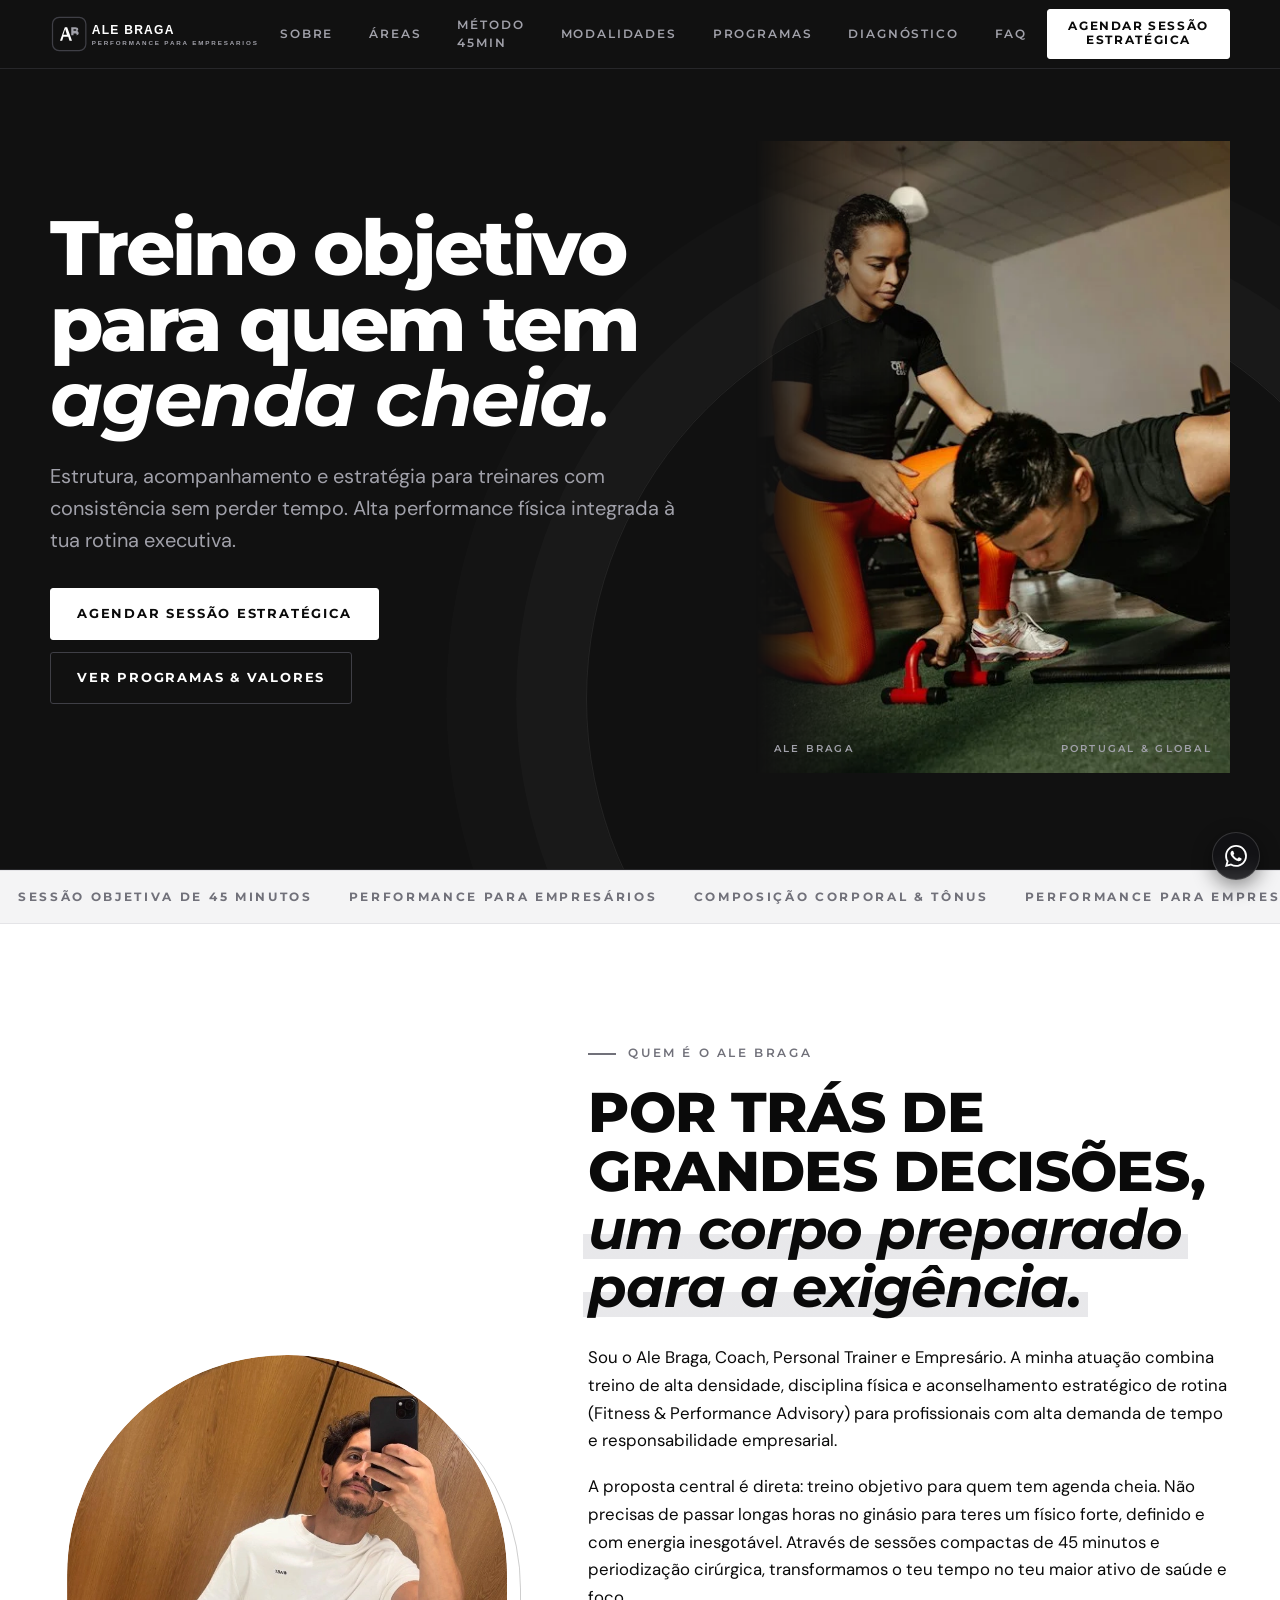
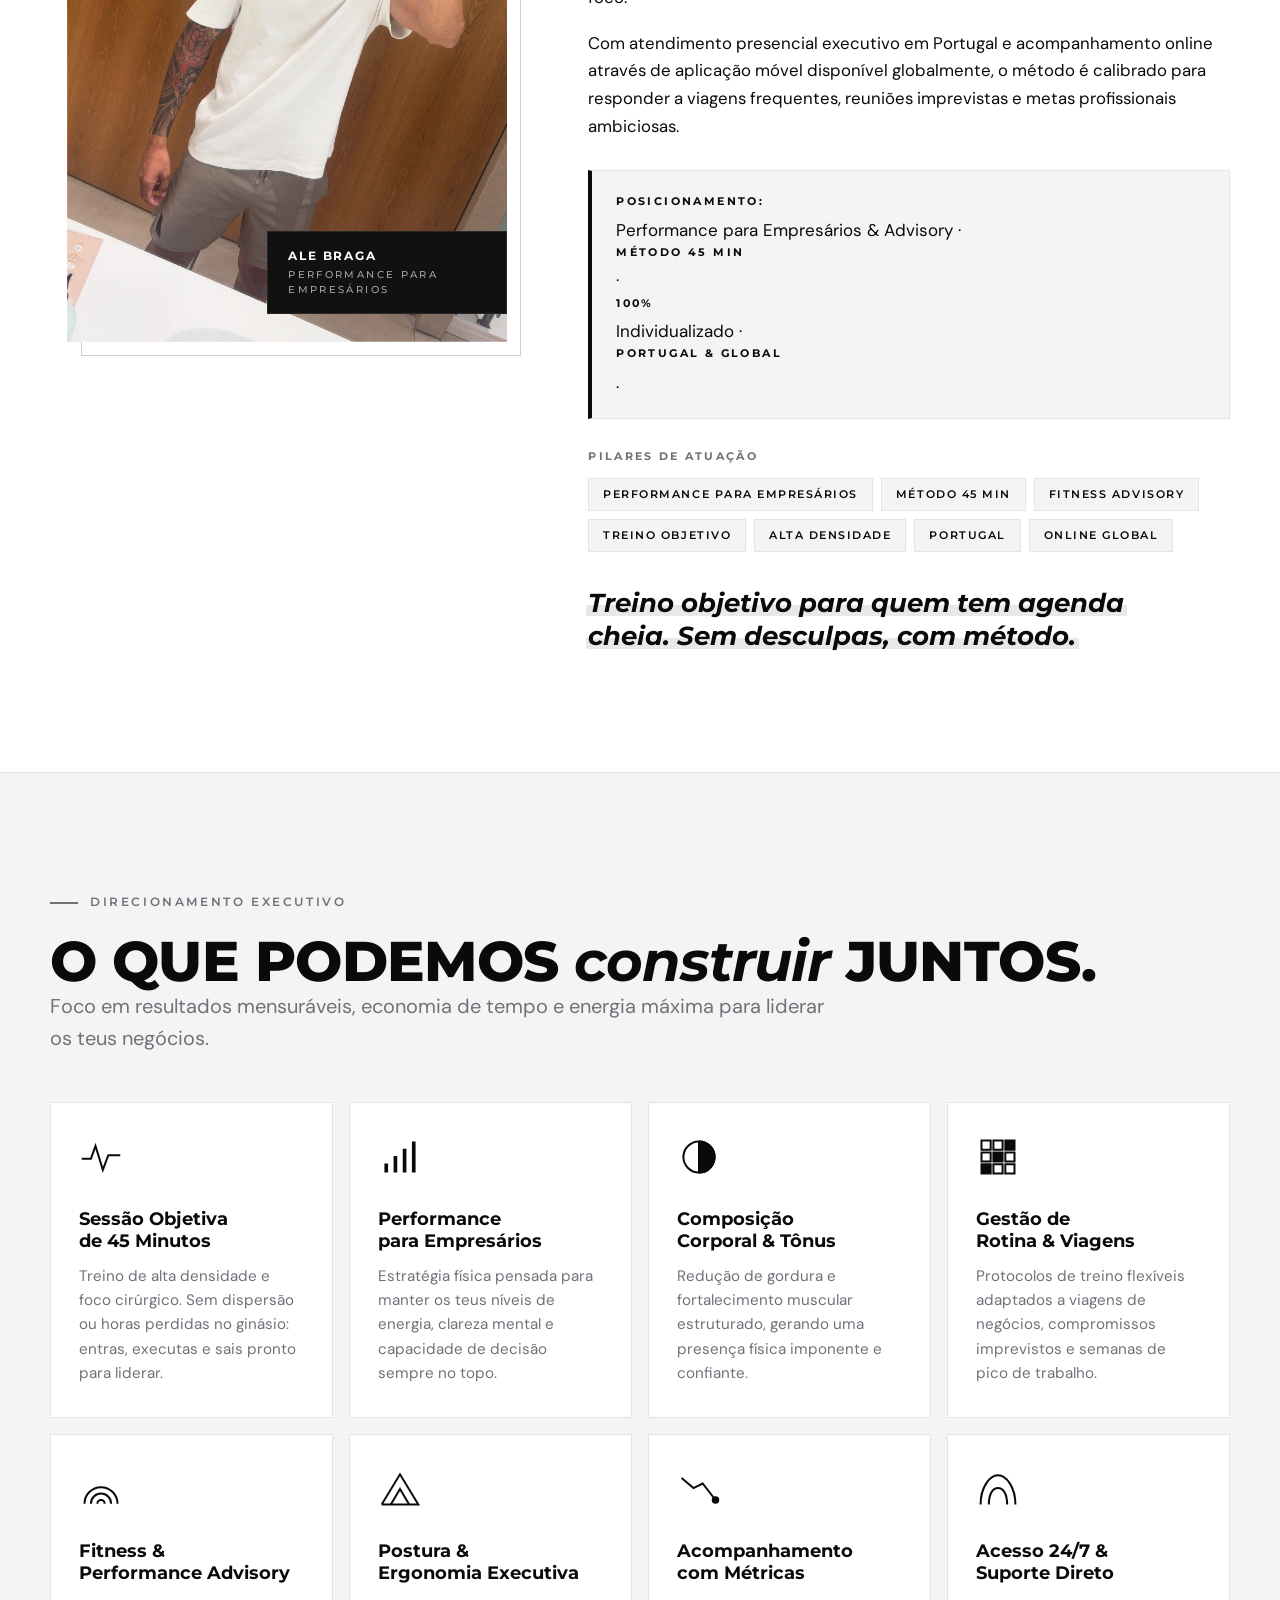
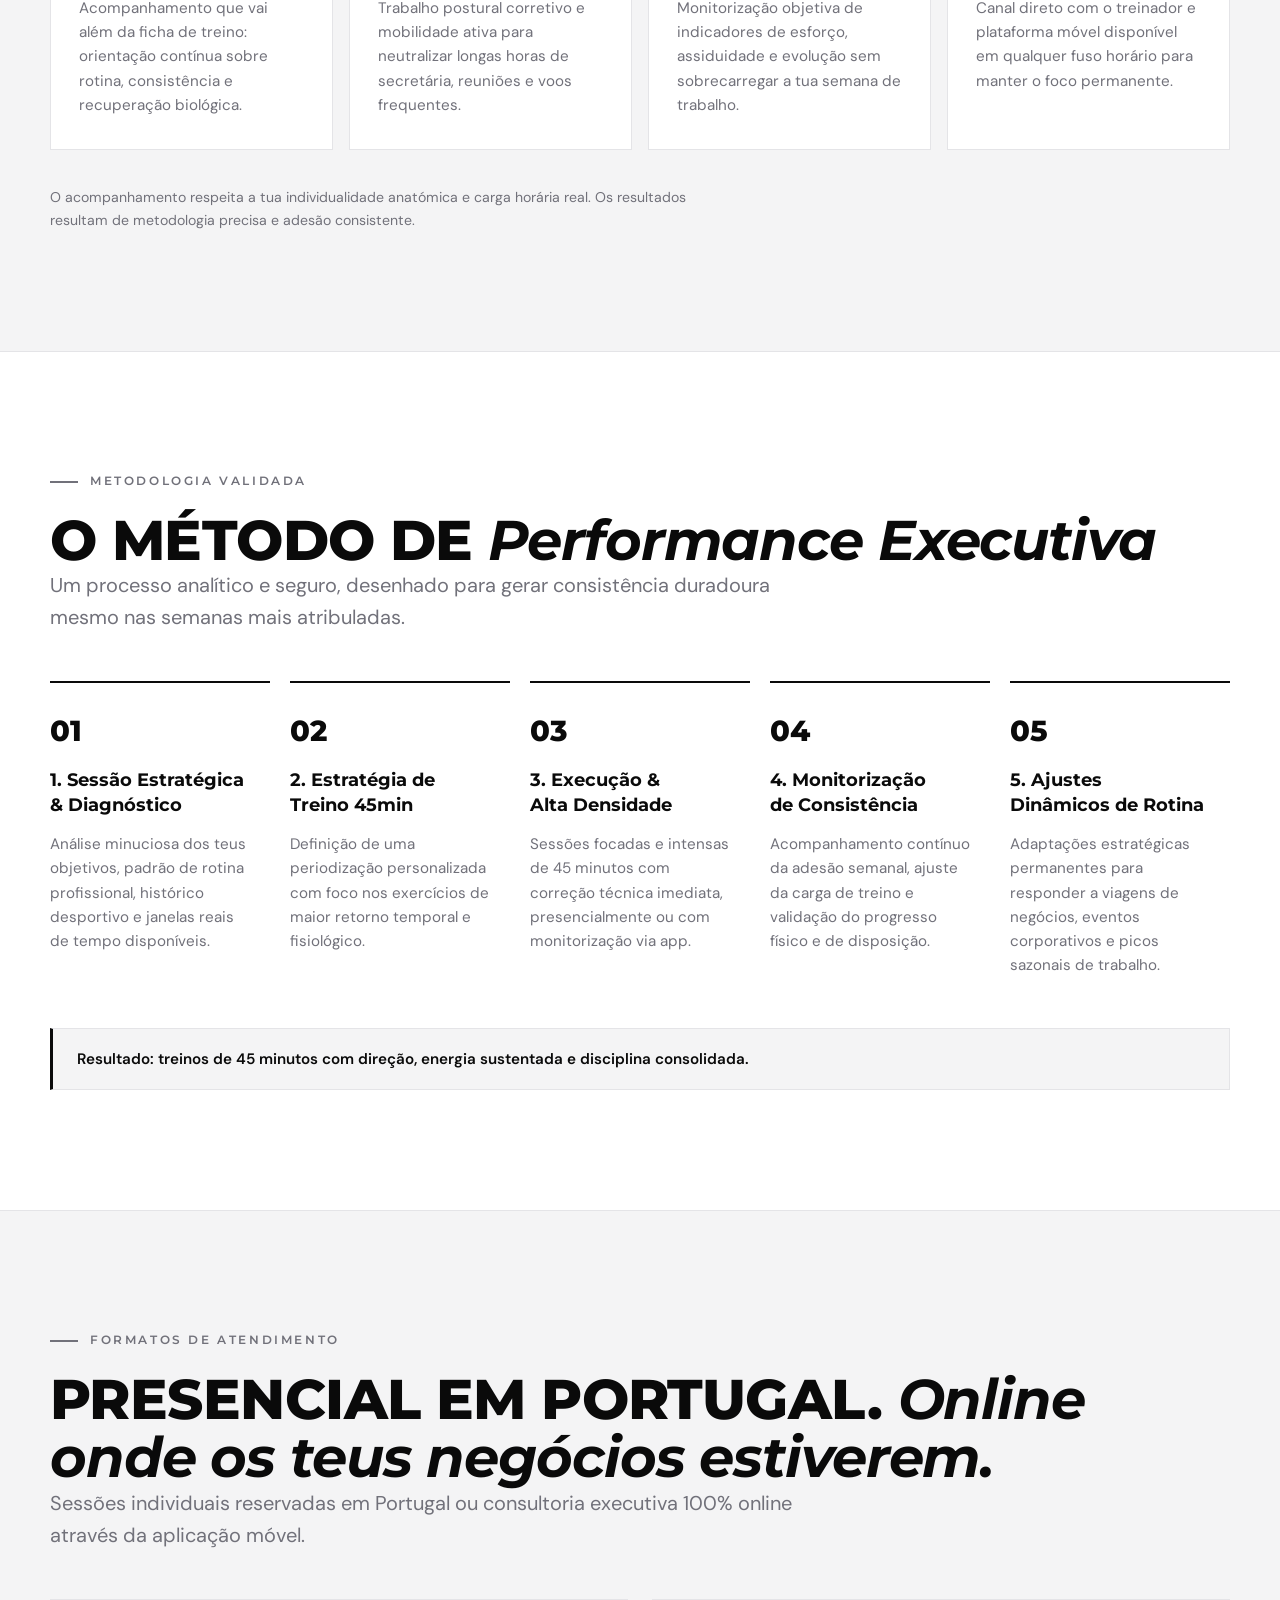
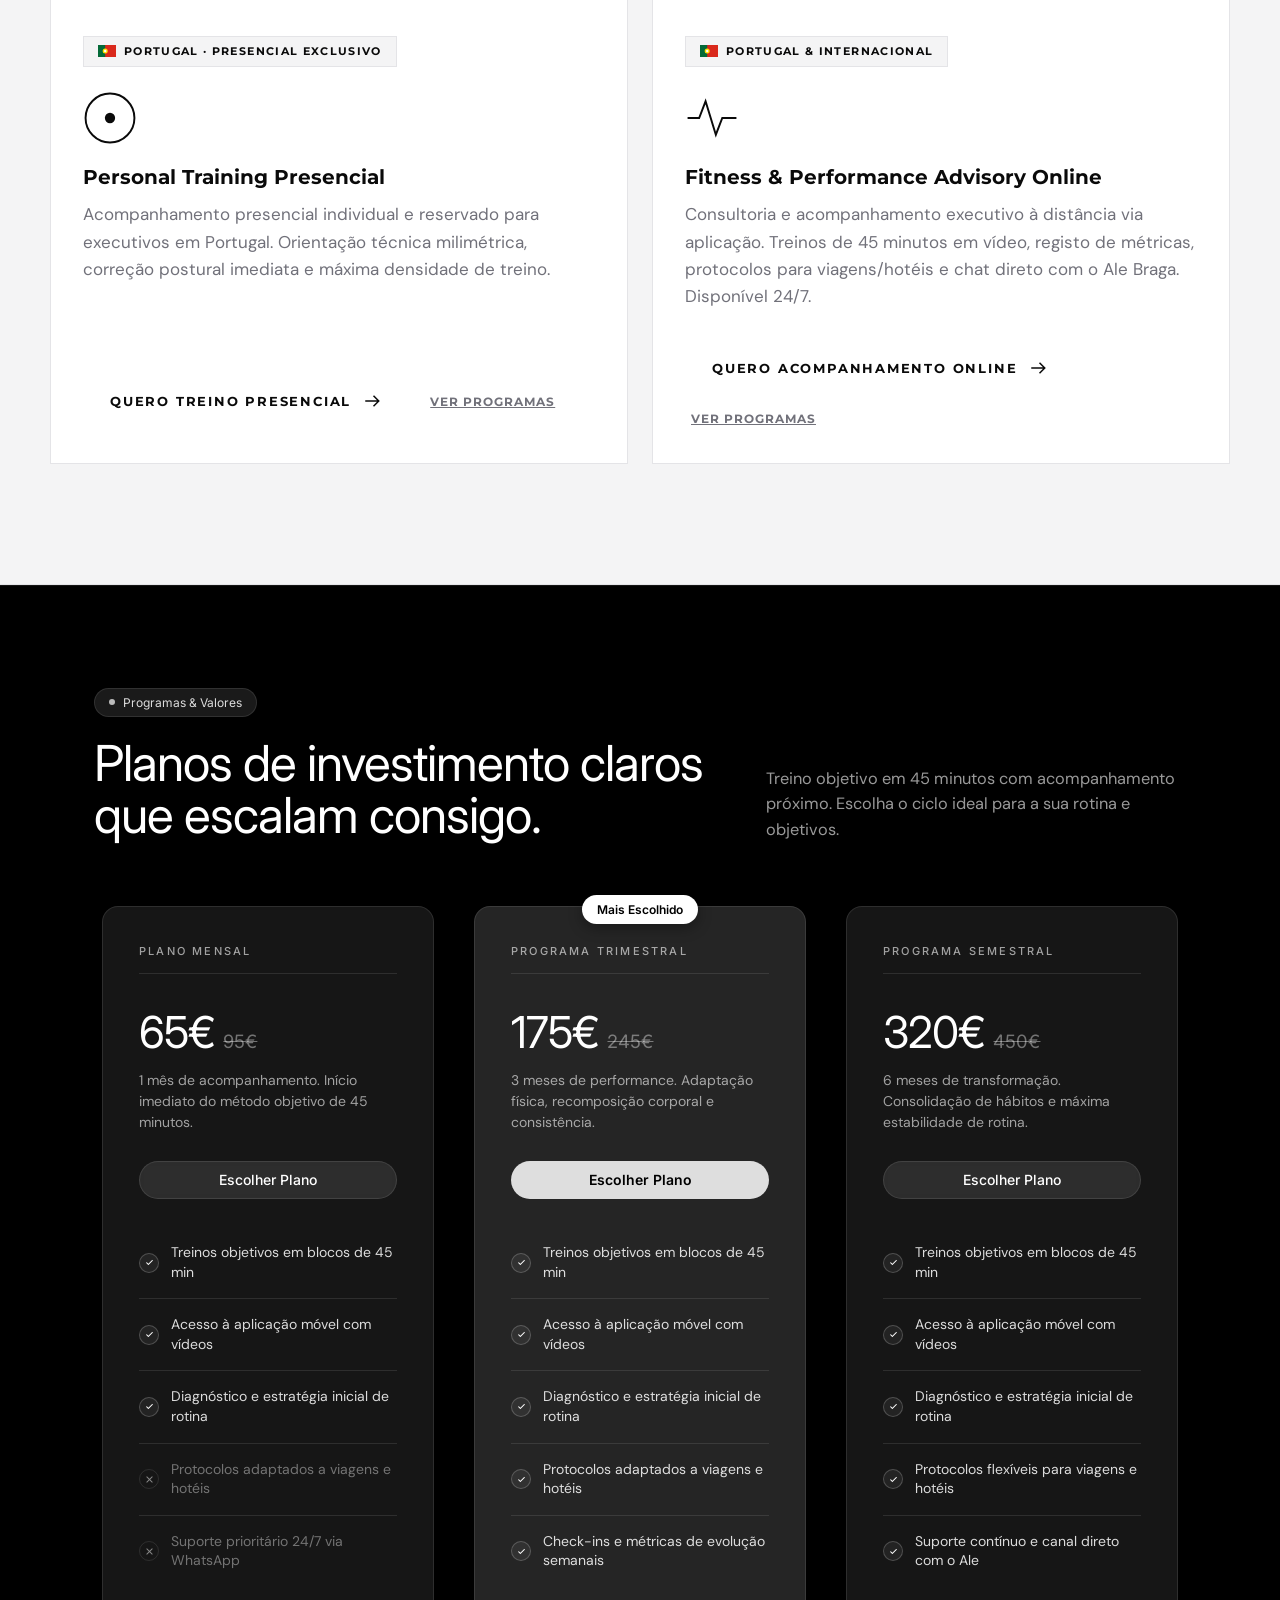
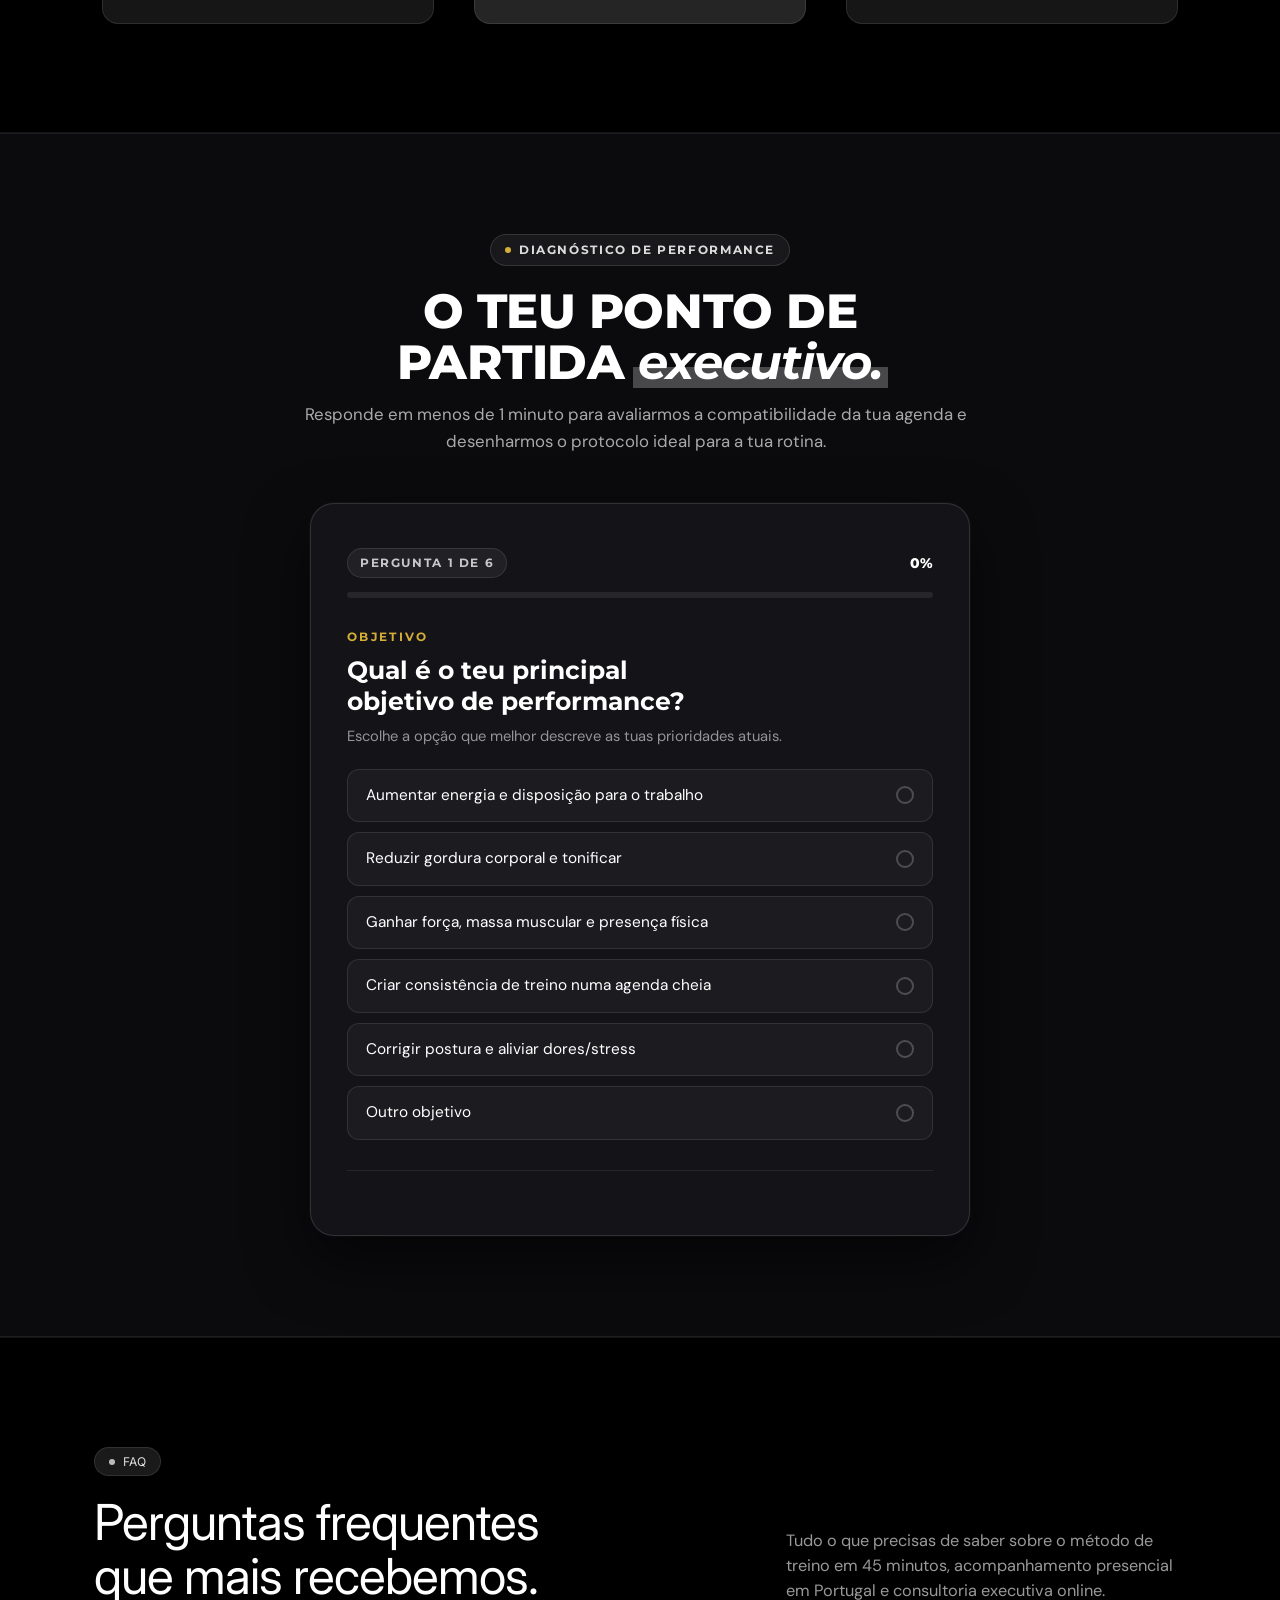
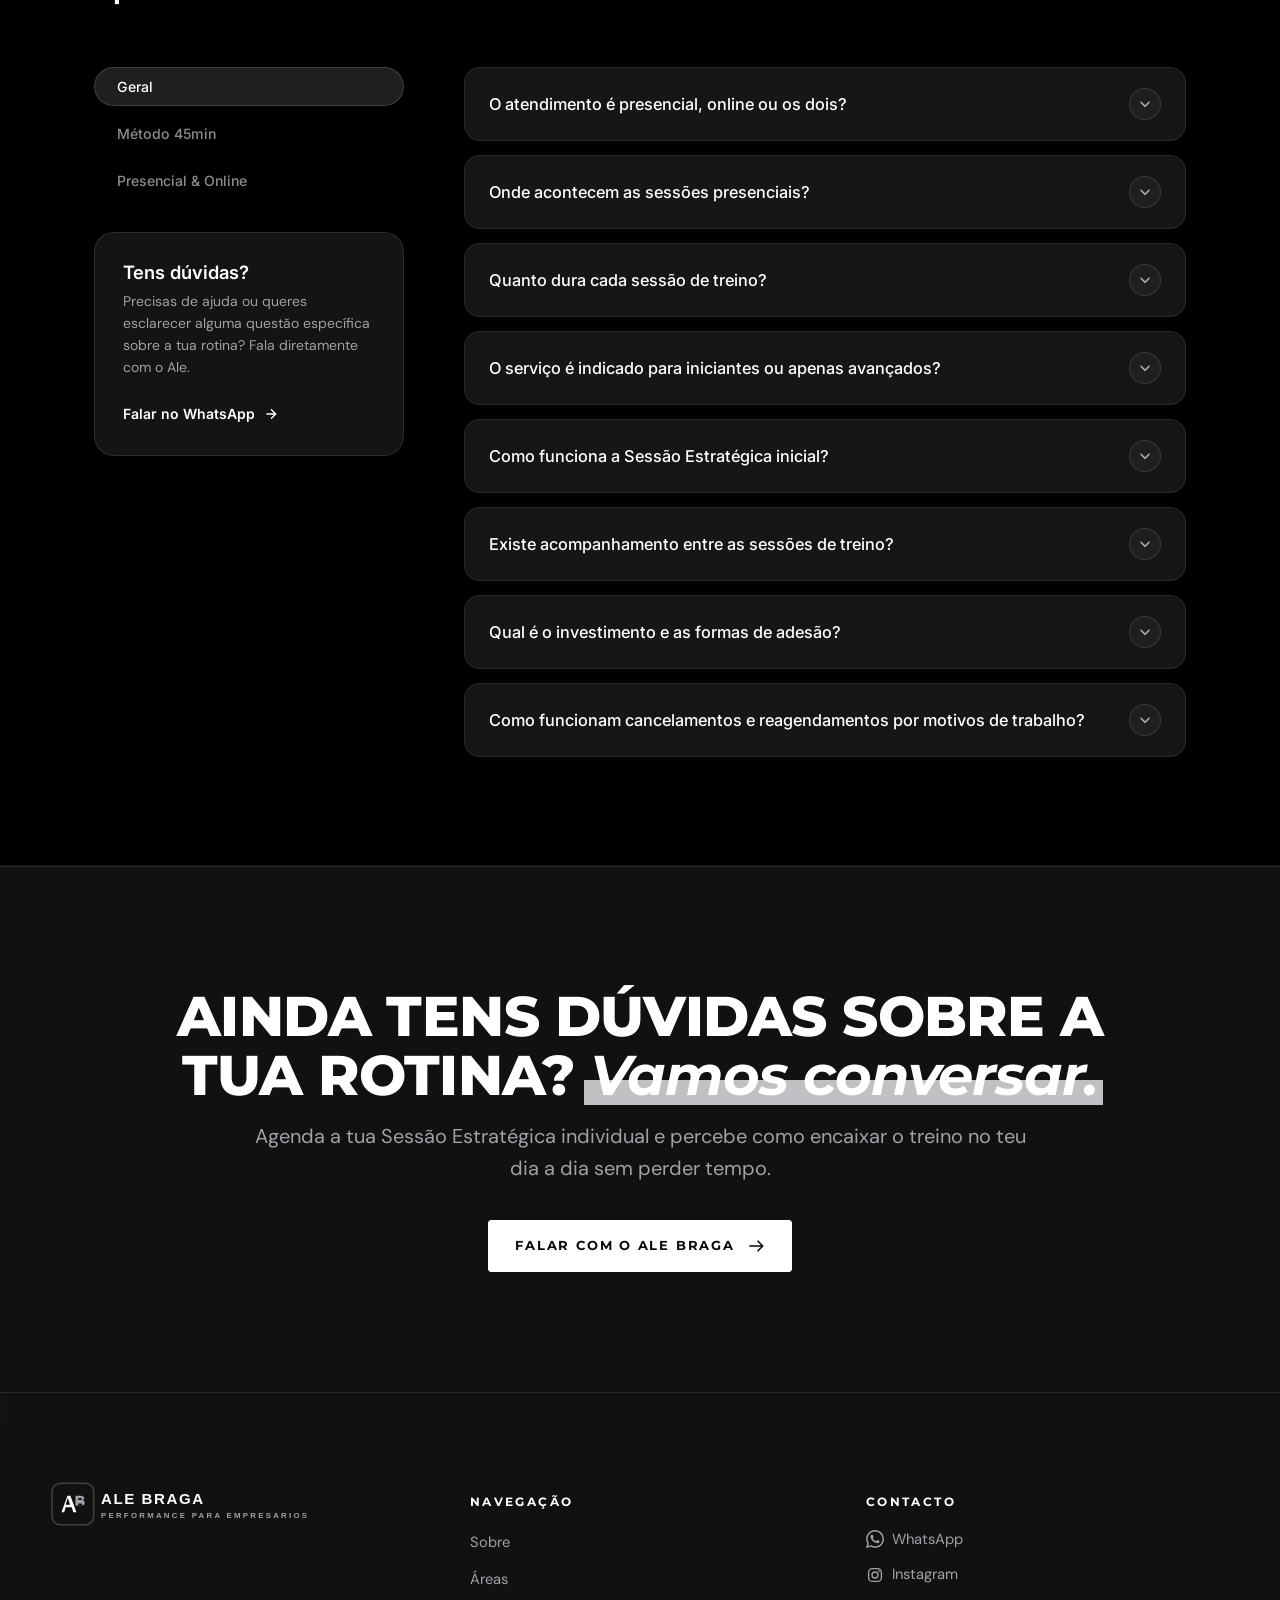
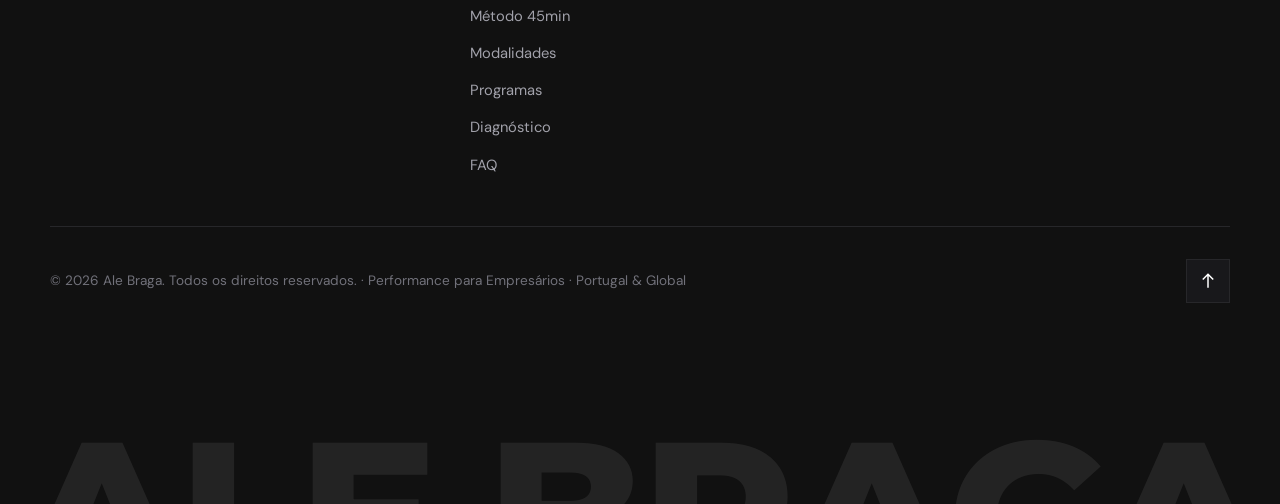
==== index.html @ cbf3d9bf "style: apply understated quiet luxury aesthetic to WhatsApp buttons" ====
<!doctype html>
<html lang="pt-PT">
<head>
  <meta charset="utf-8">
  <meta name="viewport" content="width=device-width,initial-scale=1,maximum-scale=1,user-scalable=no,viewport-fit=cover">
  <title>Ale Braga | Performance para Empresários | Treino Objetivo para Agendas Cheias</title>

  <meta name="description" content="Treino objetivo para quem tem agenda cheia. Coach, Personal Trainer e Fitness & Performance Advisory para empresários, executivos e profissionais exigentes em Portugal e Online.">
  <link rel="canonical" href="./">
  <meta property="og:type" content="website">
  <meta property="og:url" content="./">
  <meta property="og:title" content="Ale Braga | Performance para Empresários">
  <meta property="og:description" content="Treino objetivo para quem tem agenda cheia. Estrutura, acompanhamento e estratégia para treinares com consistência sem perder tempo.">
  <meta property="og:image" content="assets/ale_hero.webp">
  <meta property="og:image:type" content="image/webp">
  <meta name="twitter:card" content="summary_large_image">
  <meta name="twitter:title" content="Ale Braga | Performance para Empresários">
  <meta name="twitter:description" content="Treino objetivo para quem tem agenda cheia. Estrutura, acompanhamento e estratégia para treinares com consistência sem perder tempo.">
  <meta name="twitter:image" content="assets/ale_hero.webp">
  <meta name="author" content="Ale Braga">
  <meta property="og:locale" content="pt_PT">
  
  <link rel="preconnect" href="https://fonts.googleapis.com">
  <link rel="preconnect" href="https://fonts.gstatic.com" crossorigin>
  <link href="https://fonts.googleapis.com/css2?family=DM+Sans:ital,opsz,wght@0,9..40,400;0,9..40,500;0,9..40,700;1,9..40,400&family=Inter:wght@400;500;600;700&family=Montserrat:ital,wght@0,500;0,600;0,700;0,800;1,500;1,700;1,800&display=swap" rel="stylesheet">
  <link rel="stylesheet" href="https://fonts.googleapis.com/css2?family=Material+Symbols+Outlined:opsz,wght,FILL,GRAD@20..48,100..700,0..1,-50..200">
  
  <meta name="theme-color" content="#111111">
  <link rel="icon" type="image/svg+xml" href="data:image/svg+xml,%3Csvg xmlns='http://www.w3.org/2000/svg' viewBox='0 0 32 32'%3E%3Crect width='32' height='32' rx='8' fill='%23121319' stroke='%23D4AF37' stroke-width='2'/%3E%3Ctext x='50%25' y='55%25' dominant-baseline='middle' text-anchor='middle' fill='%23D4AF37' font-family='Montserrat%2C sans-serif' font-weight='800' font-size='13'%3EAB%3C/text%3E%3C/svg%3E">

  <!-- Sempre recarregar do início da página -->
  <script>
    if ('scrollRestoration' in history) {
      history.scrollRestoration = 'manual';
    }
    window.scrollTo(0, 0);
  </script>

  <!-- Schema.org Structured Data -->
  <script type="application/ld+json">
  {
    "@context": "https://schema.org",
    "@type": "Person",
    "name": "Ale Braga",
    "jobTitle": "Coach, Personal Trainer & Fitness Advisory",
    "telephone": "+351910000000",
    "url": "https://www.instagram.com/eualebraga/",
    "image": "assets/ale_hero.webp",
    "address": {
      "@type": "PostalAddress",
      "addressCountry": "PT"
    }
  }
  </script>

  <link rel="stylesheet" href="style.css?v=20261118_v11">
</head>
<body>

  <!-- SVGs Defs -->
  <svg width="0" height="0" style="position:absolute" aria-hidden="true" focusable="false">
    <defs>
      <symbol id="flag-pt" viewBox="0 0 30 20">
        <rect width="30" height="20" fill="#DA291C"/>
        <rect width="12" height="20" fill="#046A38"/>
        <circle cx="12" cy="10" r="4.2" fill="#FFE000"/>
        <circle cx="12" cy="10" r="2" fill="#fff"/>
      </symbol>
      <symbol id="flag-br" viewBox="0 0 30 20">
        <rect width="30" height="20" fill="#009C3B"/>
        <path d="M15 2.2 27.2 10 15 17.8 2.8 10z" fill="#FFDF00"/>
        <circle cx="15" cy="10" r="4.4" fill="#002776"/>
        <path d="M10.8 9.1Q15 7.9 19.2 11" fill="none" stroke="#fff" stroke-width=".9"/>
      </symbol>
      <symbol id="ig" viewBox="0 0 24 24">
        <rect x="3.5" y="3.5" width="17" height="17" rx="5" fill="none" stroke="currentColor" stroke-width="1.8"/>
        <circle cx="12" cy="12" r="4" fill="none" stroke="currentColor" stroke-width="1.8"/>
        <circle cx="17.2" cy="6.8" r="1.2" fill="currentColor"/>
      </symbol>
      <symbol id="arrow" viewBox="0 0 24 24">
        <path d="M3 12h17M14 5l7 7-7 7" fill="none" stroke="currentColor" stroke-width="2"/>
      </symbol>
      <symbol id="wa" viewBox="0 0 24 24">
        <path fill="currentColor" d="M17.472 14.382c-.297-.149-1.758-.867-2.03-.967-.273-.099-.471-.148-.67.15-.197.297-.767.966-.94 1.164-.173.199-.347.223-.644.075-.297-.15-1.255-.463-2.39-1.475-.883-.788-1.48-1.761-1.653-2.059-.173-.297-.018-.458.13-.606.134-.133.298-.347.446-.52.149-.174.198-.298.298-.497.099-.198.05-.371-.025-.52-.075-.149-.669-1.612-.916-2.207-.242-.579-.487-.5-.669-.51-.173-.008-.371-.01-.57-.01-.198 0-.52.074-.792.372-.272.297-1.04 1.016-1.04 2.479 0 1.462 1.065 2.875 1.213 3.074.149.198 2.096 3.2 5.077 4.487.709.306 1.262.489 1.694.625.712.227 1.36.195 1.871.118.571-.085 1.758-.719 2.006-1.413.248-.694.248-1.289.173-1.413-.074-.124-.272-.198-.57-.347m-5.421 7.403h-.004a9.87 9.87 0 01-5.031-1.378l-.361-.214-3.741.982.998-3.648-.235-.374a9.86 9.86 0 01-1.51-5.26c.001-5.45 4.436-9.884 9.888-9.884 2.64 0 5.122 1.03 6.988 2.898a9.825 9.825 0 012.893 6.994c-.003 5.45-4.437 9.884-9.885 9.884m8.413-18.297A11.815 11.815 0 0012.05 0C5.495 0 .16 5.335.157 11.892c0 2.096.547 4.142 1.588 5.945L.057 24l6.305-1.654a11.882 11.882 0 005.683 1.448h.005c6.554 0 11.89-5.335 11.893-11.893a11.821 11.821 0 00-3.48-8.413Z"/>
      </symbol>
    </defs>
  </svg>

  <a class="skip" href="#conteudo">Saltar para o conteúdo</a>

  <!-- HEADER -->
  <header class="hdr dark" id="topo">
    <div class="wrap">
      <a class="logo" href="#inicio" aria-label="Ale Braga, Performance para Empresários. Início">
        <span class="logo-img" aria-hidden="true"></span>
      </a>
      <nav class="nav" id="nav" aria-label="Principal"></nav>
      <div class="hdr-end">
        <a class="btn btn-light btn-sm hdr-cta" data-wa="avaliacao" href="#questionario" target="_blank" rel="noopener">
          Agendar Sessão Estratégica
        </a>
        <button class="burger" id="burger" type="button" aria-label="Abrir menu" aria-expanded="false" aria-controls="mnav">
          <span></span>
        </button>
      </div>
    </div>
    <nav class="mnav" id="mnav" aria-label="Menu móvel">
      <div class="wrap" id="mnav-in"></div>
    </nav>
  </header>

  <!-- CONTEÚDO PRINCIPAL -->
  <main id="conteudo">
    <!-- HERO -->
    <section class="hero dark" id="inicio" aria-labelledby="h1">
      <div class="wrap">
        <div>
          <h1 id="h1" class="rise" style="--d:.15s">
            Treino objetivo para quem tem <em>agenda cheia.</em>
          </h1>
          <p class="lead rise" style="--d:.3s">
            Estrutura, acompanhamento e estratégia para treinares com consistência sem perder tempo. Alta performance física integrada à tua rotina executiva.
          </p>
          <div class="ctas rise" style="--d:.42s">
            <a class="btn btn-light" href="#questionario">
              Agendar Sessão Estratégica
            </a>
            <a class="btn btn-ghost" href="#planos">
              Ver Programas &amp; Valores
            </a>
          </div>
        </div>
        <figure class="photo rise" style="--d:.25s;margin:0">
          <div class="frame">
            <img src="assets/ale_hero.webp" alt="Ale Braga - Performance para Empresários" width="960" height="1280" fetchpriority="high" decoding="async">
          </div>
          <figcaption>
            <span>Ale Braga</span>
            <span>Portugal &amp; Global</span>
          </figcaption>
        </figure>
      </div>
    </section>

    <!-- STRIP TICKER -->
    <div class="strip dark" aria-hidden="true">
      <div class="strip-track" id="strip"></div>
    </div>

    <!-- SOBRE -->
    <section class="about" id="sobre" aria-labelledby="h-sobre">
      <div class="wrap">
        <figure class="about-photo" data-reveal style="margin:0">
          <picture>
            <source srcset="assets/ale_braga_oficial.webp?v=20261118_v2" type="image/webp">
            <img class="img" src="assets/ale_braga_oficial.jpg?v=20261118_v2" alt="Ale Braga - Performance para Empresários" width="770" height="960" loading="eager" decoding="async">
          </picture>
          <figcaption class="tag">Ale Braga <span>PERFORMANCE PARA EMPRESÁRIOS</span></figcaption>
        </figure>
        <div data-reveal style="--d:.1s">
          <p class="kicker">Quem é o Ale Braga</p>
          <h2 id="h-sobre">Por trás de grandes decisões, <em class="hl">um corpo preparado para a exigência.</em></h2>
          <div class="body">
            <p>Sou o Ale Braga, Coach, Personal Trainer e Empresário. A minha atuação combina treino de alta densidade, disciplina física e aconselhamento estratégico de rotina (Fitness &amp; Performance Advisory) para profissionais com alta demanda de tempo e responsabilidade empresarial.</p>
            <p>A proposta central é direta: treino objetivo para quem tem agenda cheia. Não precisas de passar longas horas no ginásio para teres um físico forte, definido e com energia inesgotável. Através de sessões compactas de 45 minutos e periodização cirúrgica, transformamos o teu tempo no teu maior ativo de saúde e foco.</p>
            <p>Com atendimento presencial executivo em Portugal e acompanhamento online através de aplicação móvel disponível globalmente, o método é calibrado para responder a viagens frequentes, reuniões imprevistas e metas profissionais ambiciosas.</p>
          </div>
          <div class="formation">
            <b>Posicionamento:</b> Performance para Empresários &amp; Advisory · <b>Método 45 Min</b> · <b>100%</b> Individualizado · <b>Portugal &amp; Global</b>.
          </div>
          <p class="fchips-t">Pilares de atuação</p>
          <div class="fchips" id="fchips"></div>
          <p class="pull"><span class="hl">Treino objetivo para quem tem agenda cheia. Sem desculpas, com método.</span></p>
        </div>
      </div>
    </section>

    <!-- ÁREAS DE FOCO -->
    <section class="areas" id="areas" aria-labelledby="h-areas">
      <div class="wrap">
        <div class="head" data-reveal>
          <p class="kicker">Direcionamento Executivo</p>
          <h2 id="h-areas">O que podemos <em>construir</em> juntos.</h2>
          <p class="lead muted">Foco em resultados mensuráveis, economia de tempo e energia máxima para liderar os teus negócios.</p>
        </div>
        <div class="focus-grid" id="focus-grid"></div>
        <p class="note">O acompanhamento respeita a tua individualidade anatómica e carga horária real. Os resultados resultam de metodologia precisa e adesão consistente.</p>
      </div>
    </section>

    <!-- COMO FUNCIONA -->
    <section class="process" id="como-funciona" aria-labelledby="h-proc">
      <div class="wrap">
        <div class="head" data-reveal>
          <p class="kicker">Metodologia Validada</p>
          <h2 id="h-proc">O Método de <em>Performance Executiva</em></h2>
          <p class="lead muted">Um processo analítico e seguro, desenhado para gerar consistência duradoura mesmo nas semanas mais atribuladas.</p>
        </div>
        <ol class="steps" id="steps"></ol>
        <p class="res" data-reveal>Resultado: treinos de 45 minutos com direção, energia sustentada e disciplina consolidada.</p>
      </div>
    </section>

    <!-- MODALIDADES -->
    <section class="modes" id="modalidades" aria-labelledby="h-mod">
      <div class="wrap">
        <div class="head" data-reveal>
          <p class="kicker">Formatos de Atendimento</p>
          <h2 id="h-mod">Presencial em Portugal. <em>Online onde os teus negócios estiverem.</em></h2>
          <p class="lead muted">Sessões individuais reservadas em Portugal ou consultoria executiva 100% online através da aplicação móvel.</p>
        </div>
        <div class="mode-grid" id="modes"></div>
      </div>
    </section>

    <!-- PLANOS & VALORES (DESIGN LUXURY ESCURO - 3 PLANOS EM PORTUGUÊS) -->
    <section class="pricing-sec" id="planos" aria-labelledby="h-pricing">
      <div class="pricing-wrap">
        <!-- HEADER -->
        <div class="pricing-header">
          <div class="pricing-header-left">
            <div data-reveal>
              <span class="pricing-pill">
                <span class="dot"></span>
                Programas &amp; Valores
              </span>
            </div>
            <div data-reveal style="--d:0.1s">
              <h2 id="h-pricing" class="pricing-title">
                Planos de investimento claros<br class="br-hide"> que escalam consigo.
              </h2>
            </div>
          </div>
          <div data-reveal style="--d:0.2s">
            <p class="pricing-desc">
              Treino objetivo em 45 minutos com acompanhamento próximo. Escolha o ciclo ideal para a sua rotina e objetivos.
            </p>
          </div>
        </div>

        <!-- CARDS GRID (3 PLANOS) -->
        <div class="pricing-grid">
          
          <!-- CARD 1: Plano Mensal -->
          <div class="spotlight-card" data-reveal style="--d:0.05s">
            <div class="inner-card card-dark-1">
              <div class="pricing-eyebrow">
                Plano Mensal
              </div>
              <div class="pricing-divider"></div>

              <div class="pricing-price-row">
                <span class="price-val">65€</span>
                <span class="price-orig">95€</span>
              </div>

              <p class="pricing-card-desc">
                1 mês de acompanhamento. Início imediato do método objetivo de 45 minutos.
              </p>

              <div class="pricing-btn-wrap">
                <a href="#questionario" data-plan="mensal" class="btn-spotlight btn-secondary-spot">
                  <span>Escolher Plano</span>
                </a>
              </div>

              <ul class="pricing-features">
                <li class="pricing-feature-item included">
                  <span class="icon-circle included">
                    <span class="material-symbols-outlined">check</span>
                  </span>
                  <span>Treinos objetivos em blocos de 45 min</span>
                </li>
                <li class="pricing-feature-item included">
                  <span class="icon-circle included">
                    <span class="material-symbols-outlined">check</span>
                  </span>
                  <span>Acesso à aplicação móvel com vídeos</span>
                </li>
                <li class="pricing-feature-item included">
                  <span class="icon-circle included">
                    <span class="material-symbols-outlined">check</span>
                  </span>
                  <span>Diagnóstico e estratégia inicial de rotina</span>
                </li>
                <li class="pricing-feature-item excluded">
                  <span class="icon-circle">
                    <span class="material-symbols-outlined">close</span>
                  </span>
                  <span>Protocolos adaptados a viagens e hotéis</span>
                </li>
                <li class="pricing-feature-item excluded">
                  <span class="icon-circle">
                    <span class="material-symbols-outlined">close</span>
                  </span>
                  <span>Suporte prioritário 24/7 via WhatsApp</span>
                </li>
              </ul>
            </div>
          </div>

          <!-- CARD 2: Programa Trimestral (Destaque) -->
          <div class="spotlight-card" data-reveal style="--d:0.15s">
            <div class="inner-card card-dark-2">
              <div class="badge-featured">
                Mais Escolhido
              </div>

              <div class="pricing-eyebrow">
                Programa Trimestral
              </div>
              <div class="pricing-divider"></div>

              <div class="pricing-price-row">
                <span class="price-val">175€</span>
                <span class="price-orig">245€</span>
              </div>

              <p class="pricing-card-desc">
                3 meses de performance. Adaptação física, recomposição corporal e consistência.
              </p>

              <div class="pricing-btn-wrap">
                <a href="#questionario" data-plan="trimestral" class="btn-spotlight btn-primary-spot">
                  <span>Escolher Plano</span>
                </a>
              </div>

              <ul class="pricing-features">
                <li class="pricing-feature-item included">
                  <span class="icon-circle included">
                    <span class="material-symbols-outlined">check</span>
                  </span>
                  <span>Treinos objetivos em blocos de 45 min</span>
                </li>
                <li class="pricing-feature-item included">
                  <span class="icon-circle included">
                    <span class="material-symbols-outlined">check</span>
                  </span>
                  <span>Acesso à aplicação móvel com vídeos</span>
                </li>
                <li class="pricing-feature-item included">
                  <span class="icon-circle included">
                    <span class="material-symbols-outlined">check</span>
                  </span>
                  <span>Diagnóstico e estratégia inicial de rotina</span>
                </li>
                <li class="pricing-feature-item included">
                  <span class="icon-circle included">
                    <span class="material-symbols-outlined">check</span>
                  </span>
                  <span>Protocolos adaptados a viagens e hotéis</span>
                </li>
                <li class="pricing-feature-item included">
                  <span class="icon-circle included">
                    <span class="material-symbols-outlined">check</span>
                  </span>
                  <span>Check-ins e métricas de evolução semanais</span>
                </li>
              </ul>
            </div>
          </div>

          <!-- CARD 3: Programa Semestral -->
          <div class="spotlight-card" data-reveal style="--d:0.25s">
            <div class="inner-card card-dark-1">
              <div class="pricing-eyebrow">
                Programa Semestral
              </div>
              <div class="pricing-divider"></div>

              <div class="pricing-price-row">
                <span class="price-val">320€</span>
                <span class="price-orig">450€</span>
              </div>

              <p class="pricing-card-desc">
                6 meses de transformação. Consolidação de hábitos e máxima estabilidade de rotina.
              </p>

              <div class="pricing-btn-wrap">
                <a href="#questionario" data-plan="semestral" class="btn-spotlight btn-secondary-spot">
                  <span>Escolher Plano</span>
                </a>
              </div>

              <ul class="pricing-features">
                <li class="pricing-feature-item included">
                  <span class="icon-circle included">
                    <span class="material-symbols-outlined">check</span>
                  </span>
                  <span>Treinos objetivos em blocos de 45 min</span>
                </li>
                <li class="pricing-feature-item included">
                  <span class="icon-circle included">
                    <span class="material-symbols-outlined">check</span>
                  </span>
                  <span>Acesso à aplicação móvel com vídeos</span>
                </li>
                <li class="pricing-feature-item included">
                  <span class="icon-circle included">
                    <span class="material-symbols-outlined">check</span>
                  </span>
                  <span>Diagnóstico e estratégia inicial de rotina</span>
                </li>
                <li class="pricing-feature-item included">
                  <span class="icon-circle included">
                    <span class="material-symbols-outlined">check</span>
                  </span>
                  <span>Protocolos flexíveis para viagens e hotéis</span>
                </li>
                <li class="pricing-feature-item included">
                  <span class="icon-circle included">
                    <span class="material-symbols-outlined">check</span>
                  </span>
                  <span>Suporte contínuo e canal direto com o Ale</span>
                </li>
              </ul>
            </div>
          </div>

        </div>
      </div>
    </section>

    <!-- QUESTIONÁRIO INTERATIVO -->
    <section class="quiz dark" id="questionario" aria-labelledby="h-quiz">
      <div class="wrap">
        <div class="intro" data-reveal>
          <span class="quiz-pill">
            <span class="dot"></span>
            Diagnóstico de Performance
          </span>
          <h2 id="h-quiz">O teu ponto de partida <em class="hl hl-b">executivo.</em></h2>
          <p class="lead">Responde em menos de 1 minuto para avaliarmos a compatibilidade da tua agenda e desenharmos o protocolo ideal para a tua rotina.</p>
          <p class="sel" id="sel-plan" hidden></p>
        </div>
        <div class="qcard" data-reveal style="--d:.1s">
          <div class="qtop">
            <span class="qstep-badge" id="q-count">Pergunta 1 de 6</span>
            <span class="qpct-badge" id="q-pct">0%</span>
          </div>
          <div class="bar" id="q-bar" role="progressbar" aria-valuenow="0" aria-valuemin="0" aria-valuemax="100" aria-label="Progresso do questionário">
            <i></i>
          </div>
          <div class="stage" id="stage" tabindex="-1"></div>
          <div class="err" id="q-err" role="alert"></div>
          <div class="qnav" id="q-nav"></div>
        </div>
      </div>
    </section>

    <!-- FAQ (DESIGN MODERNO DARK COM SIDEBAR E CARDS INDIVIDUAIS) -->
    <section class="faq-sec" id="faq" aria-labelledby="h-faq">
      <div class="faq-wrap">
        <!-- HEADER -->
        <div class="faq-header">
          <div class="faq-header-left" data-reveal>
            <span class="faq-pill">
              <span class="dot"></span>
              FAQ
            </span>
            <h2 id="h-faq" class="faq-title">
              Perguntas frequentes<br class="br-hide"> que mais recebemos.
            </h2>
          </div>
          <div class="faq-header-right" data-reveal style="--d:0.15s">
            <p class="faq-desc">
              Tudo o que precisas de saber sobre o método de treino em 45 minutos, acompanhamento presencial em Portugal e consultoria executiva online.
            </p>
          </div>
        </div>

        <!-- MAIN LAYOUT: SIDEBAR + ACCORDION CARDS -->
        <div class="faq-body">
          <!-- SIDEBAR ESQUERDA -->
          <aside class="faq-sidebar" data-reveal style="--d:0.1s">
            <!-- TABS DE CATEGORIAS -->
            <div class="faq-tabs" role="tablist" aria-label="Categorias de Perguntas">
              <button type="button" class="faq-tab active" data-cat="all" role="tab" aria-selected="true">
                Geral
              </button>
              <button type="button" class="faq-tab" data-cat="metodo" role="tab" aria-selected="false">
                Método 45min
              </button>
              <button type="button" class="faq-tab" data-cat="atendimento" role="tab" aria-selected="false">
                Presencial &amp; Online
              </button>
            </div>

            <!-- CARD "TENS DÚVIDAS?" -->
            <div class="faq-help-card">
              <h3 class="help-title">Tens dúvidas?</h3>
              <p class="help-desc">
                Precisas de ajuda ou queres esclarecer alguma questão específica sobre a tua rotina? Fala diretamente com o Ale.
              </p>
              <a href="#" class="help-link" data-wa="general" target="_blank" rel="noopener">
                <span>Falar no WhatsApp</span>
                <svg width="16" height="16" viewBox="0 0 24 24" fill="none" stroke="currentColor" stroke-width="2" aria-hidden="true"><path d="M5 12h14M12 5l7 7-7 7"/></svg>
              </a>
            </div>
          </aside>

          <!-- LISTA DE CARDS ACCORDION DIREITA -->
          <div class="faq-list" id="faq-list" role="region" aria-label="Respostas às Perguntas Frequentes"></div>
        </div>
      </div>
    </section>

    <!-- CTA FINAL -->
    <section class="final dark" id="contacto" aria-labelledby="h-final">
      <div class="wrap">
        <h2 id="h-final">Ainda tens dúvidas sobre a tua rotina? <em class="hl hl-d">Vamos conversar.</em></h2>
        <p class="lead">Agenda a tua Sessão Estratégica individual e percebe como encaixar o treino no teu dia a dia sem perder tempo.</p>
        <a class="btn btn-light btn-xl" data-wa="general" href="#" target="_blank" rel="noopener">
          Falar com o Ale Braga
          <svg class="arr" aria-hidden="true"><use href="#arrow"/></svg>
        </a>
      </div>
    </section>
  </main>

  <!-- RODAPÉ -->
  <footer class="ftr dark" id="rodape">
    <div class="beam" aria-hidden="true"></div>
    <div class="wrap">
      <div class="f-top">
        <div class="f-brand">
          <a class="logo" href="#inicio" aria-label="Ale Braga, Performance para Empresários. Início">
            <span class="logo-img" aria-hidden="true"></span>
          </a>
        </div>
        <div class="f-links">
          <nav aria-label="Rodapé">
            <h4>Navegação</h4>
            <ul class="f-nav" id="f-nav"></ul>
          </nav>
          <div>
            <h4>Contacto</h4>
            <div class="f-social">
              <a class="gl" data-wa="general" href="#" target="_blank" rel="noopener">
                <svg aria-hidden="true"><use href="#wa"/></svg>
                WhatsApp
              </a>
              <a class="gl" data-ig href="https://www.instagram.com/eualebraga/" target="_blank" rel="noopener">
                <svg aria-hidden="true"><use href="#ig"/></svg>
                Instagram
              </a>
            </div>
          </div>
        </div>
      </div>
      <div class="f-bottom">
        <p>© 2026 Ale Braga. Todos os direitos reservados. · Performance para Empresários · Portugal &amp; Global</p>
        <a class="f-top-btn" href="#inicio" aria-label="Voltar ao topo">
          <svg aria-hidden="true"><use href="#arrow"/></svg>
        </a>
      </div>
    </div>
    <div class="wm pre" id="wm" aria-hidden="true">
      <span class="wm-in" id="wm-in"></span>
    </div>
  </footer>

  <!-- BOTÃO FLUTUANTE WHATSAPP -->
  <a class="wa" id="wa-float" data-wa="general" href="#" aria-label="Falar com o Ale Braga no WhatsApp" target="_blank" rel="noopener">
    <svg aria-hidden="true"><use href="#wa"/></svg>
  </a>

  <noscript>
    <p style="padding:16px;text-align:center;background:#101014;color:#FFFFFF">
      Para ver todo o conteúdo ativa o JavaScript ou fala diretamente com o Ale Braga pelo WhatsApp.
    </p>
  </noscript>

  <script src="app.js?v=20261118_v11"></script>
</body>
</html>
---- style.css ----
:root {
  /* ==============================================================
     PALETA EDITORIAL NEUTRA & SEM ACENTO CROMÁTICO (WCAG AA PASS)
     Fundo principal:  #FFFFFF (Página)
     Superfície:       #F4F4F5 (Cards e secções alternadas)
     Bordas:           #E4E4E7 (Divisórias e contornos)
     Texto principal:  #0A0A0A (Títulos e corpo)
     Texto secundário: #71717A (Legendas, contraste 4,9:1)
     Secção escura:    #111111 (Cortes de ritmo)
     ============================================================== */
  --bg-main: #FFFFFF;
  --bg-surface: #F4F4F5;
  --border: #E4E4E7;
  --border-strong: #0A0A0A;
  --text-main: #0A0A0A;
  --text-secondary: #71717A;
  --text-muted: #A1A1AA;

  --dark-section: #111111;
  --dark-surface: #18181B;
  --dark-border: #27272A;
  --dark-text: #FFFFFF;
  --dark-muted: #A1A1AA;

  /* Aliases para compatibilidade */
  --burg: #0A0A0A;
  --burg-deep: #111111;
  --burg-mid: #18181B;
  --card-border: #E4E4E7;
  --ivory: #FFFFFF;
  --ivory-2: #F4F4F5;
  --char: #0A0A0A;
  --char-2: #27272A;
  --taupe: #71717A;
  --taupe-dk: #52525B;
  --taupe-tx: #71717A;
  --white: #FFFFFF;
  --ring: #0A0A0A;

  --f-display: 'Montserrat', 'Helvetica Neue', Arial, sans-serif;
  --f-body: 'DM Sans', 'Helvetica Neue', Arial, sans-serif;
  --gutter: max(16px, env(safe-area-inset-left, 0px));
  --gutter-r: max(16px, env(safe-area-inset-right, 0px));
  --maxw: 1180px;
  --logo: url("data:image/svg+xml,%3Csvg%20xmlns%3D%22http%3A//www.w3.org/2000/svg%22%20viewBox%3D%220%200%20250%2048%22%20fill%3D%22none%22%3E%0A%20%20%3Crect%20x%3D%222%22%20y%3D%224%22%20width%3D%2240%22%20height%3D%2240%22%20rx%3D%228%22%20fill%3D%22%23111111%22%20stroke%3D%22%233F3F46%22%20stroke-width%3D%221.5%22/%3E%0A%20%20%3Cpath%20d%3D%22M11%2032L16.8%2016h2.8L25.4%2032h-3l-1.5-4.8h-5.8L13.6%2032H11zm4.1-7.2h4.2l-2.1-6.8-2.1%206.8z%22%20fill%3D%22%23FFFFFF%22/%3E%0A%20%20%3Cpath%20d%3D%22M24.5%2016h4.8c2.2%200%203.6.9%203.6%202.4%200%20.9-.6%201.7-1.4%202.1%201.1.4%201.9%201.3%201.9%202.5%200%201.8-1.4%202.4-3.6%202.4h-5.3V16zm2.7%204.2h2c.9%200%201.5-.4%201.5-1%200-.7-.6-.9-1.5-.9h-2v1.9zm0%203.2v2.2h2.2c1%200%201.6-.4%201.6-1.1%200-.7-.6-1.1-1.6-1.1h-2.2z%22%20fill%3D%22%23A1A1AA%22/%3E%0A%20%20%3Ctext%20x%3D%2249%22%20y%3D%2224%22%20fill%3D%22%23FFFFFF%22%20font-family%3D%22%27Montserrat%27%2C%20sans-serif%22%20font-weight%3D%22800%22%20font-size%3D%2214.5%22%20letter-spacing%3D%221.5%22%3EALE%20BRAGA%3C/text%3E%0A%20%20%3Ctext%20x%3D%2249%22%20y%3D%2237%22%20fill%3D%22%23A1A1AA%22%20font-family%3D%22%27Montserrat%27%2C%20sans-serif%22%20font-weight%3D%22700%22%20font-size%3D%227.5%22%20letter-spacing%3D%222.2%22%3EPERFORMANCE%20PARA%20EMPRESARIOS%3C/text%3E%0A%3C/svg%3E");
  --mark: none;
  color-scheme: light;
}

* { box-sizing: border-box; }
html {
  scroll-behavior: smooth;
  scroll-padding-top: 76px;
  -webkit-text-size-adjust: 100%;
  overflow-x: hidden !important;
  max-width: 100vw;
  width: 100%;
}
body {
  margin: 0;
  background: var(--bg-main);
  color: var(--text-main);
  font-family: var(--f-body);
  font-size: 1.0625rem;
  line-height: 1.6;
  -webkit-font-smoothing: antialiased;
  overflow-x: hidden !important;
  max-width: 100vw;
  width: 100%;
  position: relative;
}
main {
  overflow-x: hidden !important;
  max-width: 100%;
  width: 100%;
}
body::before {
  content: "";
  position: fixed;
  inset: 0 0 auto;
  height: env(safe-area-inset-top, 0px);
  background: var(--dark-section);
  z-index: 60;
}
img { max-width: 100%; display: block; }
[hidden] { display: none !important; }
a { color: inherit; }
:focus-visible { outline: 3px solid var(--text-main); outline-offset: 3px; }
.dark { --ring: #FFFFFF; }
.sr { position: absolute; width: 1px; height: 1px; overflow: hidden; clip: rect(0 0 0 0); white-space: nowrap; }
.skip { position: absolute; top: -100px; left: 8px; background: #0A0A0A; color: #FFFFFF; padding: 10px 16px; z-index: 100; font-weight: 700; transition: top .2s; }
.skip:focus { top: 8px; }
.wrap { max-width: calc(var(--maxw) + 32px); margin-inline: auto; padding-left: var(--gutter); padding-right: var(--gutter-r); width: 100%; box-sizing: border-box; }
section { padding-block: clamp(64px, 10vw, 120px); overflow-x: clip; max-width: 100%; }
h1, h2, h3 { font-family: var(--f-display); margin: 0; text-wrap: balance; }
h2 { font-weight: 800; text-transform: uppercase; font-size: clamp(1.85rem, 5.4vw, 3.5rem); line-height: 1.04; letter-spacing: -.01em; color: var(--text-main); }
h2 em, h1 em { font-style: italic; font-weight: 700; text-transform: none; letter-spacing: -.02em; }
h3 { font-weight: 700; font-size: 1.25rem; line-height: 1.2; color: var(--text-main); }
p { margin: 0; }
.kicker {
  font-family: var(--f-display);
  font-weight: 600;
  font-size: .74rem;
  letter-spacing: .22em;
  text-transform: uppercase;
  display: flex;
  align-items: center;
  gap: 12px;
  margin-bottom: 20px;
  color: var(--text-secondary);
}
.kicker::before { content: ""; width: 28px; height: 2px; background: currentColor; }
.lead { font-size: clamp(1.05rem, 2.2vw, 1.25rem); max-width: 56ch; color: var(--text-main); }
.lead.muted { color: var(--text-secondary); }

/* Botões */
.btn {
  display: inline-flex;
  align-items: center;
  justify-content: center;
  gap: 12px;
  min-height: 52px;
  padding: 14px 26px;
  border: 1.5px solid transparent;
  border-radius: 3px;
  font-family: var(--f-display);
  font-weight: 700;
  font-size: .8rem;
  letter-spacing: .14em;
  text-transform: uppercase;
  text-decoration: none;
  cursor: pointer;
  transition: background .2s, color .2s, border-color .2s, transform .2s;
  text-align: center;
  line-height: 1.2;
}
.btn svg { width: 18px; height: 18px; flex: none; transition: transform .2s; }
.btn:hover svg.arr { transform: translateX(5px); }
.btn-primary {
  background: #0A0A0A;
  color: #FFFFFF;
  border-color: #0A0A0A;
}
.btn-primary:hover {
  background: #27272A;
  border-color: #27272A;
}
.btn-light {
  background: #FFFFFF;
  color: #0A0A0A;
  border-color: #FFFFFF;
}
.btn-light:hover {
  background: #F4F4F5;
  border-color: #F4F4F5;
}
.btn-ghost {
  border-color: #3F3F46;
  background: transparent;
  color: #FFFFFF;
}
.btn-ghost:hover {
  border-color: #FFFFFF;
  background: rgba(255, 255, 255, 0.08);
}
.btn-sm { min-height: 44px; padding: 10px 18px; font-size: .72rem; }

/* ==============================================================
   ANIMAÇÕES & MOTIONS RESTAURADOS
   ============================================================== */
@keyframes rise {
  from { opacity: 0; transform: translateY(26px); }
  to { opacity: 1; transform: none; }
}
.rise {
  animation: rise .9s cubic-bezier(.2,.7,.2,1) both;
  animation-delay: var(--d, 0s);
}

/* Reveal ao scroll */
[data-reveal] {
  transition: opacity .8s cubic-bezier(.2,.7,.2,1), transform .8s cubic-bezier(.2,.7,.2,1);
  transition-delay: var(--d, 0s);
}
[data-reveal].pre {
  opacity: 0;
  transform: translateY(28px);
}

/* Destaque com efeito de marcador fluido */
.hl {
  --hlc: rgba(228, 228, 231, 0.85);
  background-image: linear-gradient(transparent 58%, var(--hlc) 58%, var(--hlc) 94%, transparent 94%);
  background-repeat: no-repeat;
  background-size: 100% 100%;
  background-position: 0 0;
  -webkit-box-decoration-break: clone;
  box-decoration-break: clone;
  padding: 0 .1em;
  margin-inline: -.1em;
  transition: background-size 1.1s cubic-bezier(.3,.7,.2,1) .35s;
}
.hl.hl-d { --hlc: rgba(212, 212, 216, 0.9); }
.hl.hl-b { --hlc: rgba(255, 255, 255, 0.25); }
.hl.pre { background-size: 0 100%; }

/* Logo */
.logo { display: inline-flex; align-items: center; text-decoration: none; color: inherit; min-height: 44px; }
.logo-img { display: block; background: var(--logo) center/contain no-repeat; aspect-ratio: 1000/490; }
.hdr .logo-img { height: 46px; width: 210px; background-size: contain; background-repeat: no-repeat; background-position: left center; }
.ftr .logo-img { width: min(260px, 70vw); height: 54px; background-size: contain; background-repeat: no-repeat; background-position: left center; }

/* Header Fixo */
.hdr {
  position: sticky;
  top: env(safe-area-inset-top, 0px);
  z-index: 50;
  background: #111111;
  color: #FFFFFF;
  border-bottom: 1px solid #27272A;
}
.hdr .wrap { display: flex; align-items: center; justify-content: space-between; height: 68px; gap: 16px; }
.hdr-end { display: flex; align-items: center; gap: 8px; }
.nav { display: none; }
.nav a {
  font-family: var(--f-display);
  font-weight: 600;
  font-size: .72rem;
  letter-spacing: .16em;
  text-transform: uppercase;
  text-decoration: none;
  padding: 0 4px;
  min-height: 44px;
  display: inline-flex;
  align-items: center;
  position: relative;
  color: #A1A1AA;
  transition: color .2s;
}
.nav a:hover, .nav a[aria-current="true"] { color: #FFFFFF; }
.nav a::after {
  content: "";
  position: absolute;
  left: 4px; right: 4px; bottom: 6px;
  height: 2px;
  background: #FFFFFF;
  transform: scaleX(0);
  transform-origin: left;
  transition: transform .25s;
}
.nav a:hover::after, .nav a[aria-current="true"]::after { transform: scaleX(1); }
.hdr-cta { display: none; background: #FFFFFF; color: #0A0A0A; border: 1px solid #FFFFFF; }
.hdr-cta:hover { background: #F4F4F5; }
.burger { width: 48px; height: 48px; border: 0; background: transparent; color: inherit; cursor: pointer; display: grid; place-items: center; }
.burger span, .burger span::before, .burger span::after { display: block; width: 24px; height: 2px; background: currentColor; position: relative; transition: transform .3s, background .3s; }
.burger span::before, .burger span::after { content: ""; position: absolute; left: 0; }
.burger span::before { top: -7px; } .burger span::after { top: 7px; }
.burger[aria-expanded="true"] span { background: transparent; }
.burger[aria-expanded="true"] span::before { transform: translateY(7px) rotate(45deg); }
.burger[aria-expanded="true"] span::after { transform: translateY(-7px) rotate(-45deg); }
.mnav {
  position: fixed;
  left: 0; right: 0;
  top: calc(68px + env(safe-area-inset-top, 0px));
  bottom: 0;
  z-index: 49;
  background: #111111;
  color: #FFFFFF;
  overflow-y: auto;
  overscroll-behavior: contain;
  opacity: 0;
  visibility: hidden;
  transform: translateY(-8px);
  transition: opacity .25s, transform .25s, visibility 0s .25s;
}
.mnav.open { opacity: 1; visibility: visible; transform: none; transition: opacity .25s, transform .25s, visibility 0s; }
.mnav .wrap { display: flex; flex-direction: column; min-height: 100%; padding-block: 8px calc(28px + env(safe-area-inset-bottom, 0px)); }
.mnav a.ml {
  display: flex;
  align-items: center;
  gap: 14px;
  min-height: 60px;
  padding: 16px 0;
  border-bottom: 1px solid #27272A;
  font-family: var(--f-display);
  font-weight: 800;
  text-transform: uppercase;
  letter-spacing: .04em;
  font-size: clamp(1.3rem, 6vw, 1.75rem);
  text-decoration: none;
  color: #FFFFFF;
}

/* ==============================================================
   SECÇÃO 1: HERO (Secção Escura de Corte #111111)
   ============================================================== */
.hero {
  background: #111111;
  color: #FFFFFF;
  border-bottom: 1px solid #27272A;
  padding-block: clamp(20px, 6vw, 72px) clamp(56px, 8vw, 96px);
  position: relative;
  overflow: hidden;
}
.hero::before {
  content: "";
  position: absolute;
  inset: auto -10% -30% auto;
  width: 70vw;
  max-width: 820px;
  aspect-ratio: 1;
  border-radius: 50%;
  border: 1px solid rgba(255, 255, 255, 0.08);
  box-shadow: 0 0 0 70px rgba(255, 255, 255, 0.02), 0 0 0 140px rgba(255, 255, 255, 0.01);
  pointer-events: none;
}
.hero .wrap {
  position: relative;
  display: grid;
  gap: 40px;
  align-items: center;
}
.hero h1 {
  font-weight: 800;
  font-size: clamp(2.3rem, 7vw, 4.8rem);
  line-height: .98;
  letter-spacing: -.035em;
  color: #FFFFFF;
}
.hero h1 em {
  font-style: italic;
  font-weight: 700;
  color: #FFFFFF;
}
.hero .lead {
  margin-top: 24px;
  color: #A1A1AA;
}
.hero .ctas {
  display: flex;
  flex-wrap: wrap;
  align-items: center;
  gap: 12px;
  margin-top: 32px;
}
.photo {
  position: relative;
  justify-self: center;
  width: 100%;
  max-width: 460px;
}
.photo .frame {
  position: relative;
  aspect-ratio: 3/4;
  overflow: hidden;
  background: transparent;
  -webkit-mask-image: linear-gradient(to bottom, #000 0, #000 54%, transparent 100%);
  mask-image: linear-gradient(to bottom, #000 0, #000 54%, transparent 100%);
}
.photo img {
  width: 100%;
  height: 100%;
  object-fit: cover;
  object-position: 50% 30%;
}
.photo figcaption {
  position: absolute;
  left: 18px;
  bottom: 16px;
  right: 18px;
  z-index: 2;
  display: flex;
  justify-content: space-between;
  gap: 12px;
  font-family: var(--f-display);
  font-size: .64rem;
  letter-spacing: .22em;
  text-transform: uppercase;
  font-weight: 600;
  color: #A1A1AA;
}

/* Responsividade Mobile: foto quadradinha (aspect-ratio 6/5) no topo e botões bem posicionados */
@media(max-width: 899px) {
  .hero {
    padding-block: 20px 48px;
  }
  .hero .wrap {
    gap: 22px;
  }
  .photo {
    order: -1;
    max-width: none;
    width: 100%;
  }
  .photo .frame {
    aspect-ratio: 6/5;
    max-height: 310px;
    -webkit-mask-image: linear-gradient(to bottom, #000 0, #000 58%, transparent 100%);
    mask-image: linear-gradient(to bottom, #000 0, #000 58%, transparent 100%);
  }
  .photo img {
    object-position: 50% 24%;
  }
  .hero h1 {
    font-size: clamp(2rem, 7.8vw, 3rem);
    line-height: 1.05;
  }
  .hero .lead {
    font-size: 1rem;
    margin-top: 16px;
    line-height: 1.55;
  }
  .hero .ctas {
    margin-top: 24px;
    display: flex;
    flex-direction: column;
    gap: 12px;
    width: 100%;
  }
  .hero .ctas .btn {
    width: 100%;
    min-height: 50px;
  }
}
@media(min-width: 600px) and (max-width: 899px) {
  .photo .frame {
    aspect-ratio: 16/10;
    max-height: 360px;
  }
  .photo img {
    object-position: 50% 22%;
  }
  .hero .ctas {
    flex-direction: row;
  }
  .hero .ctas .btn {
    width: auto;
  }
}
@media(min-width: 900px) {
  .hero .wrap {
    grid-template-columns: 1.12fr .88fr;
    gap: 56px;
  }
  .photo {
    max-width: none;
  }
  .photo .frame {
    -webkit-mask-image: linear-gradient(to right, transparent 0, #000 34%);
    mask-image: linear-gradient(to right, transparent 0, #000 34%);
  }
}

/* ==============================================================
   STRIP TICKER
   ============================================================== */
.strip {
  background: #F4F4F5;
  border-block: 1px solid #E4E4E7;
  overflow: hidden;
  user-select: none;
}
.strip-track {
  display: flex;
  width: max-content;
  animation: slide var(--dur, 46s) linear infinite;
  will-change: transform;
}
@keyframes slide {
  to { transform: translate3d(var(--shift, -50%), 0, 0); }
}
.strip-track div {
  display: flex;
  align-items: center;
  gap: 36px;
  padding-inline: 18px;
  height: 52px;
}
.strip span {
  font-family: var(--f-display);
  font-weight: 700;
  font-size: .76rem;
  letter-spacing: .22em;
  text-transform: uppercase;
  color: #71717A;
  white-space: nowrap;
}

/* ==============================================================
   SECÇÃO 2: SOBRE (Fundo Principal #FFFFFF)
   ============================================================== */
.about {
  background: #FFFFFF;
  color: #0A0A0A;
  overflow: hidden;
}
.about .wrap { display: grid; gap: 48px; align-items: center; }
.about-photo { position: relative; max-width: 440px; width: 100%; justify-self: center; }
.about-photo::before {
  content: "";
  position: absolute;
  inset: 14px -14px -14px 14px;
  border: 1.5px solid #0A0A0A;
  opacity: .2;
  border-radius: 999px 999px 0 0;
}
@media(max-width: 899px) {
  .about-photo::before {
    inset: 10px 0 -10px 0;
  }
}
.about-photo picture { display: block; width: 100%; }
.about-photo .img {
  position: relative;
  display: block;
  width: 100%;
  height: auto;
  aspect-ratio: 3/4;
  object-fit: cover;
  object-position: 50% 15%;
  background: #F4F4F5;
  border-radius: 999px 999px 0 0;
  clip-path: inset(0 round 999px 999px 0 0);
  transition: clip-path 1.2s cubic-bezier(.2,.7,.2,1);
}
.about-photo.pre .img {
  clip-path: inset(16% 0 0 0 round 999px 999px 0 0);
}
.about-photo .tag {
  position: absolute;
  right: 0; bottom: 28px;
  z-index: 2;
  background: #111111;
  color: #FFFFFF;
  padding: 16px 20px;
  max-width: 240px;
  font-family: var(--f-display);
  font-weight: 700;
  font-size: .72rem;
  letter-spacing: .16em;
  text-transform: uppercase;
  line-height: 1.5;
  border: 1px solid #27272A;
}
.about-photo .tag span {
  display: block;
  font-weight: 500;
  color: #A1A1AA;
  letter-spacing: .24em;
  font-size: .62rem;
  margin-top: 2px;
}
.about h2 { color: #0A0A0A; }
.about h2 em { color: #0A0A0A; }
.about .body { display: grid; gap: 18px; margin-top: 28px; max-width: 58ch; }
.about .body p { color: #0A0A0A; font-size: 1.05rem; line-height: 1.65; }
.formation {
  margin-top: 30px;
  padding: 22px 24px;
  background: #F4F4F5;
  border: 1px solid #E4E4E7;
  border-left: 4px solid #0A0A0A;
  max-width: 58ch;
  color: #0A0A0A;
}
.formation b {
  display: block;
  font-family: var(--f-display);
  font-size: .68rem;
  letter-spacing: .22em;
  text-transform: uppercase;
  color: #0A0A0A;
  margin-bottom: 6px;
}
.fchips-t {
  margin: 30px 0 12px;
  font-family: var(--f-display);
  font-size: .66rem;
  letter-spacing: .22em;
  text-transform: uppercase;
  font-weight: 700;
  color: #71717A;
}
.fchips { display: flex; flex-wrap: wrap; gap: 8px; max-width: 58ch; }
.fchips span {
  font-family: var(--f-display);
  font-size: .68rem;
  letter-spacing: .14em;
  text-transform: uppercase;
  font-weight: 600;
  padding: 9px 14px;
  background: #F4F4F5;
  border: 1px solid #E4E4E7;
  color: #0A0A0A;
  line-height: 1.2;
}
.pull {
  margin-top: 34px;
  font-family: var(--f-display);
  font-weight: 700;
  font-style: italic;
  font-size: clamp(1.2rem, 2.8vw, 1.6rem);
  line-height: 1.3;
  color: #0A0A0A;
  max-width: 32ch;
}

/* ==============================================================
   SECÇÃO 3: ÁREAS DE FOCO (Superfície #F4F4F5)
   ============================================================== */
.areas {
  background: #F4F4F5;
  color: #0A0A0A;
  border-block: 1px solid #E4E4E7;
  overflow: hidden;
}
.areas .lead { color: #71717A; }
.focus-grid {
  display: grid;
  gap: 16px;
  margin-top: 48px;
}
.focus-grid .fc {
  background: #FFFFFF;
  border: 1px solid #E4E4E7;
  color: #0A0A0A;
  padding: 32px 28px;
  position: relative;
  overflow: hidden;
  transition: opacity .8s cubic-bezier(.2,.7,.2,1), transform .45s cubic-bezier(.2,.7,.2,1), border-color .3s, box-shadow .3s;
  transition-delay: var(--d,0s), 0s, 0s, 0s;
}
.focus-grid .fc::after {
  content: "";
  position: absolute;
  left: 0;
  bottom: 0;
  height: 3px;
  width: 100%;
  background: #0A0A0A;
  transform: scaleX(0);
  transform-origin: left;
  transition: transform .5s cubic-bezier(.2,.7,.2,1);
}
.focus-grid .fc:hover {
  border-color: #0A0A0A;
  transform: translateY(-5px);
  box-shadow: 0 14px 30px rgba(0, 0, 0, 0.08);
}
.focus-grid .fc:hover::after {
  transform: scaleX(1);
}
.focus-grid .fc:hover .fi {
  transform: translateY(-3px) scale(1.08);
}
.focus-grid .fc.pre {
  opacity: 0;
  transform: translateY(34px) scale(.97);
}
.focus-grid .fc .fi {
  width: 44px; height: 44px;
  color: #0A0A0A;
  margin-bottom: 20px;
  transition: transform .5s cubic-bezier(.2,.7,.2,1), color .3s;
}
.focus-grid .fc .fi * {
  stroke-dasharray: 1;
  stroke-dashoffset: 0;
  transition: stroke-dashoffset 1.2s cubic-bezier(.4,.1,.2,1) .25s;
}
.focus-grid .fc.pre .fi * {
  stroke-dashoffset: 1;
}
.focus-grid .fc h3 {
  color: #0A0A0A;
  font-size: 1.15rem;
  margin-bottom: 12px;
}
.focus-grid .fc p {
  color: #71717A;
  font-size: .95rem;
  line-height: 1.6;
}
.areas .note {
  margin-top: 36px;
  color: #71717A;
  font-size: .88rem;
  max-width: 65ch;
}

/* ==============================================================
   SECÇÃO 4: COMO FUNCIONA (Fundo Principal #FFFFFF)
   ============================================================== */
.process {
  background: #FFFFFF;
  color: #0A0A0A;
  overflow: hidden;
}
.process .lead { color: #71717A; }
.steps {
  list-style: none;
  margin: 48px 0 0 0;
  padding: 0;
  display: grid;
  gap: 0;
  border-top: 2px solid #0A0A0A;
}
.step {
  display: grid;
  grid-template-columns: 48px 1fr;
  column-gap: 16px;
  row-gap: 6px;
  padding: 26px 0;
  border-bottom: 1px solid #E4E4E7;
  align-items: start;
}
.step .n {
  grid-column: 1;
  grid-row: 1 / 3;
  font-family: var(--f-display);
  font-weight: 800;
  font-size: 1.8rem;
  color: #0A0A0A;
  line-height: 1;
  user-select: none;
}
.step h3 {
  grid-column: 2;
  grid-row: 1;
  color: #0A0A0A;
  margin: 0;
  font-size: 1.15rem;
  line-height: 1.35;
}
.step p {
  grid-column: 2;
  grid-row: 2;
  color: #71717A;
  font-size: .95rem;
  line-height: 1.6;
  margin: 4px 0 0 0;
  max-width: none;
}
.res {
  margin-top: 40px;
  padding: 18px 24px;
  background: #F4F4F5;
  border: 1px solid #E4E4E7;
  border-left: 3px solid #0A0A0A;
  font-weight: 600;
  color: #0A0A0A;
  font-size: .95rem;
}

/* ==============================================================
   SECÇÃO 5: MODALIDADES (Superfície #F4F4F5)
   ============================================================== */
.modes {
  background: #F4F4F5;
  color: #0A0A0A;
  border-block: 1px solid #E4E4E7;
  overflow: hidden;
}
.modes .lead { color: #71717A; }
.mode-grid {
  display: grid;
  gap: 24px;
  margin-top: 48px;
}
.mode {
  background: #FFFFFF;
  border: 1px solid #E4E4E7;
  padding: 36px 32px;
  position: relative;
  display: flex;
  flex-direction: column;
}
.mode .badge {
  display: inline-flex;
  align-items: center;
  gap: 8px;
  background: #F4F4F5;
  border: 1px solid #E4E4E7;
  padding: 6px 14px;
  font-family: var(--f-display);
  font-size: .7rem;
  font-weight: 700;
  letter-spacing: .12em;
  text-transform: uppercase;
  color: #0A0A0A;
  width: max-content;
  margin-bottom: 24px;
}
.mode .badge svg.flag { width: 18px; height: 12px; }
.mode .mk { width: 54px; height: 54px; color: #0A0A0A; margin-bottom: 20px; }
.mode h3 { color: #0A0A0A; margin-bottom: 12px; }
.mode p { color: #71717A; line-height: 1.6; flex: 1; }
.mode .macts {
  margin-top: 32px;
  display: flex;
  flex-wrap: wrap;
  align-items: center;
  gap: 16px;
}
.mode .alt {
  border: 0;
  background: transparent;
  color: #71717A;
  font-family: var(--f-display);
  font-size: .78rem;
  font-weight: 700;
  letter-spacing: .08em;
  text-transform: uppercase;
  text-decoration: underline;
  cursor: pointer;
}
.mode .alt:hover { color: #0A0A0A; }

/* ==============================================================
   SECÇÃO 6: PLANOS & VALORES (NOVO PRICING LUXURY DARK DESIGN)
   ============================================================== */
.pricing-sec {
  background: #000000;
  color: #FFFFFF;
  padding-block: clamp(64px, 10vw, 100px);
  position: relative;
  overflow: hidden;
  border-block: 1px solid rgba(255, 255, 255, 0.08);
}
.pricing-wrap {
  max-width: 1140px;
  margin-inline: auto;
  padding-inline: clamp(16px, 4vw, 24px);
}
.pricing-header {
  display: flex;
  flex-direction: column;
  align-items: flex-start;
  gap: 24px;
  margin-bottom: 56px;
}
@media(min-width: 960px) {
  .pricing-header {
    flex-direction: row;
    align-items: flex-end;
    justify-content: space-between;
  }
}
.pricing-header-left {
  max-width: 640px;
}
.pricing-pill {
  display: inline-flex;
  align-items: center;
  gap: 8px;
  border-radius: 9999px;
  background: rgba(255, 255, 255, 0.10);
  border: 1px solid rgba(255, 255, 255, 0.10);
  padding: 4px 14px;
  font-family: 'Inter', var(--f-body);
  font-size: 0.75rem;
  color: rgba(255, 255, 255, 0.85);
  backdrop-filter: blur(8px);
  -webkit-backdrop-filter: blur(8px);
  margin-bottom: 20px;
}
.pricing-pill .dot {
  width: 6px;
  height: 6px;
  border-radius: 50%;
  background: rgba(255, 255, 255, 0.70);
}
.pricing-title {
  font-family: 'Inter', var(--f-display);
  font-size: clamp(2rem, 5vw, 3.1rem);
  font-weight: 400;
  letter-spacing: -0.02em;
  line-height: 1.06;
  color: #FFFFFF;
  text-transform: none;
}
.br-hide {
  display: none;
}
@media(min-width: 640px) {
  .br-hide { display: block; }
}
.pricing-desc {
  max-width: 420px;
  font-size: clamp(0.92rem, 1.8vw, 1.02rem);
  line-height: 1.55;
  color: rgba(255, 255, 255, 0.60);
}
.pricing-grid {
  display: grid;
  grid-template-columns: 1fr;
  gap: 24px;
  max-width: 1140px;
  margin-inline: auto;
}
@media(min-width: 680px) and (max-width: 1023px) {
  .pricing-grid {
    grid-template-columns: repeat(2, 1fr);
  }
  .pricing-grid > .spotlight-card:last-child {
    grid-column: 1 / -1;
    max-width: 520px;
    margin-inline: auto;
    width: 100%;
  }
}
@media(min-width: 1024px) {
  .pricing-grid {
    grid-template-columns: repeat(3, 1fr);
  }
}

/* SpotlightBorder: 1px gradient border that follows cursor */
.spotlight-card {
  --spot-x: -9999px;
  --spot-y: -9999px;
  --spot-size: 460px;
  --spot-intensity: 0.5;
  position: relative;
  border-radius: 1.25rem;
  padding: 8px;
  transition: transform 0.3s cubic-bezier(0.2, 0.7, 0.2, 1);
  display: flex;
}
.spotlight-card::before {
  content: "";
  position: absolute;
  inset: 0;
  border-radius: 1.25rem;
  padding: 1px;
  background: radial-gradient(
    circle var(--spot-size) at var(--spot-x) var(--spot-y),
    rgba(255, 255, 255, var(--spot-intensity)),
    transparent 60%
  );
  -webkit-mask: linear-gradient(#000 0 0) content-box, linear-gradient(#000 0 0);
  -webkit-mask-composite: xor;
  mask: linear-gradient(#000 0 0) content-box, linear-gradient(#000 0 0);
  mask-composite: exclude;
  pointer-events: none;
  z-index: 2;
}
.spotlight-card .inner-card {
  position: relative;
  display: flex;
  flex-direction: column;
  width: 100%;
  border-radius: 1rem;
  border: 1px solid rgba(255, 255, 255, 0.10);
  padding: clamp(24px, 4.5vw, 36px);
  pointer-events: auto;
}
.card-dark-1 {
  background-color: #161616;
}
.card-dark-2 {
  background-color: #252525;
}

/* Badge Featured */
.badge-featured {
  position: absolute;
  top: -12px;
  left: 50%;
  transform: translateX(-50%);
  background: #FFFFFF;
  color: #000000;
  font-family: 'Inter', var(--f-body);
  font-size: 0.75rem;
  font-weight: 600;
  padding: 4px 14px;
  border-radius: 9999px;
  border: 1px solid rgba(255, 255, 255, 0.15);
  box-shadow: 0 4px 14px rgba(0, 0, 0, 0.35);
  white-space: nowrap;
  z-index: 10;
}

/* Card Content Order */
.pricing-eyebrow {
  font-family: 'Inter', var(--f-body);
  font-size: 11px;
  text-transform: uppercase;
  letter-spacing: 0.2em;
  color: rgba(255, 255, 255, 0.60);
  font-weight: 500;
}
.pricing-divider {
  margin-top: 12px;
  border-top: 1px solid rgba(255, 255, 255, 0.10);
}
.pricing-price-row {
  margin-top: 36px;
  display: flex;
  align-items: baseline;
  gap: 8px;
  font-family: 'Inter', var(--f-body);
}
.price-val {
  font-size: clamp(2.4rem, 4vw, 2.75rem);
  line-height: 1;
  font-weight: 400;
  letter-spacing: -0.02em;
  color: #FFFFFF;
}
.price-orig {
  font-size: 1.15rem;
  color: rgba(255, 255, 255, 0.40);
  text-decoration: line-through;
}
.pricing-card-desc {
  margin-top: 14px;
  font-size: 0.875rem;
  line-height: 1.5;
  color: rgba(255, 255, 255, 0.60);
}

/* Buttons */
.pricing-btn-wrap {
  margin-top: 28px;
}
.btn-spotlight {
  display: inline-flex;
  align-items: center;
  justify-content: center;
  width: 100%;
  height: 38px;
  padding: 0 16px;
  border-radius: 9999px;
  font-family: 'Inter', var(--f-body);
  font-size: 0.875rem;
  font-weight: 500;
  line-height: 1;
  text-decoration: none;
  cursor: pointer;
  transition: all 0.2s cubic-bezier(0.2, 0.7, 0.2, 1);
  border: 1px solid transparent;
}
.btn-primary-spot {
  background: rgba(255, 255, 255, 0.85);
  color: #000000;
  font-weight: 600;
}
.btn-primary-spot:hover {
  background: #FFFFFF;
  transform: translateY(-1px);
  box-shadow: 0 4px 16px rgba(255, 255, 255, 0.2);
}
.btn-secondary-spot {
  background: rgba(255, 255, 255, 0.10);
  border-color: rgba(255, 255, 255, 0.10);
  color: #FFFFFF;
  backdrop-filter: blur(2.5px);
  -webkit-backdrop-filter: blur(2.5px);
}
.btn-secondary-spot:hover {
  background: rgba(255, 255, 255, 0.16);
  border-color: rgba(255, 255, 255, 0.20);
  color: #FFFFFF;
  transform: translateY(-1px);
}

/* Features List */
.pricing-features {
  list-style: none;
  margin: 28px 0 0 0;
  padding: 0;
  display: flex;
  flex: 1;
  flex-direction: column;
}
.pricing-feature-item {
  display: flex;
  align-items: center;
  gap: 12px;
  padding-block: 16px;
  font-size: 0.875rem;
  line-height: 1.4;
  border-top: 1px solid rgba(255, 255, 255, 0.10);
}
.pricing-feature-item:first-child {
  border-top: 0;
}
.pricing-feature-item.included {
  color: rgba(255, 255, 255, 0.85);
}
.pricing-feature-item.excluded {
  color: rgba(255, 255, 255, 0.40);
}
.icon-circle {
  display: inline-flex;
  align-items: center;
  justify-content: center;
  width: 20px;
  height: 20px;
  border-radius: 50%;
  border: 1px solid rgba(255, 255, 255, 0.10);
  background: transparent;
  flex: none;
}
.icon-circle.included {
  border-color: rgba(255, 255, 255, 0.20);
  background: rgba(255, 255, 255, 0.06);
}
.icon-circle .material-symbols-outlined {
  font-size: 13px !important;
  line-height: 1;
  user-select: none;
}
.icon-circle.included .material-symbols-outlined {
  color: #FFFFFF;
}
.icon-circle:not(.included) .material-symbols-outlined {
  color: rgba(255, 255, 255, 0.50);
}

/* ==============================================================
   SECÇÃO 7: QUESTIONÁRIO (DESIGN LUXURY DARK & HIGH MOBILITY)
   ============================================================== */
.quiz {
  background: #0B0B0E;
  color: #FFFFFF;
  padding-block: clamp(64px, 10vw, 100px);
  border-block: 1px solid rgba(255, 255, 255, 0.08);
  overflow: hidden;
  position: relative;
}
.quiz .intro {
  text-align: center;
  max-width: 680px;
  margin-inline: auto;
  margin-bottom: clamp(32px, 6vw, 48px);
}
.quiz-pill {
  display: inline-flex;
  align-items: center;
  gap: 8px;
  padding: 6px 14px;
  border-radius: 999px;
  background: rgba(255, 255, 255, 0.06);
  border: 1px solid rgba(255, 255, 255, 0.12);
  font-family: var(--f-display);
  font-size: 0.72rem;
  font-weight: 700;
  letter-spacing: 0.14em;
  text-transform: uppercase;
  color: rgba(255, 255, 255, 0.85);
  backdrop-filter: blur(8px);
  margin-bottom: 20px;
}
.quiz-pill .dot {
  width: 6px;
  height: 6px;
  border-radius: 50%;
  background: #D4AF37;
}
.quiz .intro h2 {
  color: #FFFFFF;
  font-size: clamp(2rem, 5.5vw, 3rem);
  font-weight: 800;
  text-transform: uppercase;
  line-height: 1.05;
  letter-spacing: -0.01em;
}
.quiz .intro h2 em { color: #FFFFFF; font-style: italic; }
.quiz .intro .lead {
  color: rgba(255, 255, 255, 0.65);
  margin-top: 14px;
  font-size: clamp(0.95rem, 2vw, 1.05rem);
  line-height: 1.6;
}

/* Card Principal do Quiz */
.qcard {
  max-width: 660px;
  margin-inline: auto;
  background: #141418;
  border: 1px solid rgba(255, 255, 255, 0.12);
  border-radius: 24px;
  padding: clamp(24px, 5vw, 44px) clamp(18px, 4vw, 36px);
  box-shadow: 0 24px 60px rgba(0, 0, 0, 0.6), 0 0 0 1px rgba(255, 255, 255, 0.03);
  position: relative;
  overflow: hidden;
}
.qtop {
  display: flex;
  justify-content: space-between;
  align-items: center;
  margin-bottom: 14px;
}
.qstep-badge {
  font-family: var(--f-display);
  font-size: 0.72rem;
  font-weight: 700;
  letter-spacing: 0.14em;
  text-transform: uppercase;
  color: rgba(255, 255, 255, 0.75);
  background: rgba(255, 255, 255, 0.06);
  border: 1px solid rgba(255, 255, 255, 0.10);
  padding: 5px 12px;
  border-radius: 999px;
}
.qpct-badge {
  font-family: var(--f-display);
  font-size: 0.88rem;
  font-weight: 800;
  color: #FFFFFF;
}
.bar {
  height: 6px;
  background: rgba(255, 255, 255, 0.08);
  border-radius: 999px;
  overflow: hidden;
  margin-bottom: 30px;
}
.bar i {
  display: block;
  height: 100%;
  background: linear-gradient(90deg, #FFFFFF 0%, #D4AF37 100%);
  border-radius: 999px;
  width: 0;
  transition: width .35s ease;
}

/* Conteúdo da Pergunta */
.stage { min-height: 220px; }
.qk {
  font-family: var(--f-display);
  font-size: 0.72rem;
  font-weight: 700;
  letter-spacing: 0.2em;
  text-transform: uppercase;
  color: #D4AF37;
  margin-bottom: 8px;
}
.stage h3 {
  color: #FFFFFF;
  font-size: clamp(1.22rem, 3.8vw, 1.55rem);
  font-weight: 700;
  line-height: 1.25;
  margin-bottom: 8px;
}
.stage .hint {
  color: rgba(255, 255, 255, 0.55);
  font-size: 0.92rem;
  line-height: 1.5;
  margin-bottom: 22px;
}
.opts {
  display: grid;
  gap: 10px;
}
.opt {
  width: 100%;
  min-height: 52px;
  display: flex;
  align-items: center;
  justify-content: space-between;
  text-align: left;
  background: rgba(255, 255, 255, 0.035);
  border: 1.5px solid rgba(255, 255, 255, 0.10);
  color: #FFFFFF;
  padding: 15px 18px;
  font-family: var(--f-body);
  font-size: 0.96rem;
  line-height: 1.4;
  border-radius: 12px;
  cursor: pointer;
  transition: all .2s cubic-bezier(0.2, 0.7, 0.2, 1);
  box-sizing: border-box;
}
.opt::after {
  content: "";
  width: 18px;
  height: 18px;
  border-radius: 50%;
  border: 2px solid rgba(255, 255, 255, 0.22);
  flex: none;
  margin-left: 14px;
  transition: all .2s;
  box-sizing: border-box;
}
.opt:hover {
  border-color: rgba(255, 255, 255, 0.35);
  background: rgba(255, 255, 255, 0.07);
}
.opt[aria-checked="true"] {
  background: #FFFFFF;
  border-color: #FFFFFF;
  color: #0A0A0A;
  font-weight: 700;
  box-shadow: 0 8px 24px rgba(255, 255, 255, 0.15);
  transform: translateY(-1px);
}
.opt[aria-checked="true"]::after {
  border-color: #0A0A0A;
  background: #0A0A0A;
  box-shadow: inset 0 0 0 3.5px #FFFFFF;
}

/* Chips de Seleção */
.grp {
  font-family: var(--f-display);
  font-size: 0.72rem;
  font-weight: 700;
  letter-spacing: 0.16em;
  text-transform: uppercase;
  color: rgba(255, 255, 255, 0.65);
  margin: 18px 0 10px 0;
}
.chips {
  display: flex;
  flex-wrap: wrap;
  gap: 8px;
}
.chip {
  background: rgba(255, 255, 255, 0.04);
  border: 1.5px solid rgba(255, 255, 255, 0.10);
  color: #FFFFFF;
  padding: 10px 18px;
  font-family: var(--f-body);
  font-size: 0.92rem;
  font-weight: 600;
  cursor: pointer;
  transition: all .2s;
  border-radius: 10px;
}
.chip:hover {
  border-color: rgba(255, 255, 255, 0.3);
  background: rgba(255, 255, 255, 0.08);
}
.chip[aria-pressed="true"] {
  background: #FFFFFF;
  border-color: #FFFFFF;
  color: #0A0A0A;
  font-weight: 700;
  box-shadow: 0 6px 18px rgba(255, 255, 255, 0.12);
}
.chip-flex {
  width: 100%;
  margin-top: 10px;
  text-align: center;
}

/* Navegação e Rodapé do Quiz */
.qnav {
  display: flex;
  justify-content: space-between;
  align-items: center;
  margin-top: 30px;
  padding-top: 20px;
  border-top: 1px solid rgba(255, 255, 255, 0.08);
}
.back {
  border: 0;
  background: transparent;
  color: rgba(255, 255, 255, 0.6);
  font-family: var(--f-display);
  font-size: 0.74rem;
  font-weight: 700;
  letter-spacing: 0.14em;
  text-transform: uppercase;
  cursor: pointer;
  padding: 8px 4px;
  transition: color .2s;
}
.back:hover { color: #FFFFFF; }

/* Status do FormSubmit */
.q-email-status {
  font-size: 0.82rem;
  color: rgba(255, 255, 255, 0.65);
  margin-bottom: 18px;
  padding: 9px 14px;
  border-radius: 8px;
  background: rgba(255, 255, 255, 0.04);
  border: 1px solid rgba(255, 255, 255, 0.08);
  display: flex;
  align-items: center;
  gap: 8px;
  transition: all .3s;
}
.q-email-status.ok {
  color: #34D399;
  border-color: rgba(52, 211, 153, 0.35);
  background: rgba(52, 211, 153, 0.09);
}

/* Botão Agendar no Questionário — Quiet Luxury / Classe Rica */
.btn-send {
  background: #FFFFFF !important;
  color: #0A0A0A !important;
  border: 1px solid rgba(255, 255, 255, 0.9) !important;
  font-family: var(--f-display) !important;
  font-weight: 700 !important;
  font-size: 0.82rem !important;
  letter-spacing: 0.12em !important;
  text-transform: uppercase !important;
  border-radius: 999px !important;
  padding: 12px 24px !important;
  min-height: 44px !important;
  display: inline-flex !important;
  align-items: center !important;
  justify-content: center !important;
  gap: 8px !important;
  box-shadow: 0 4px 14px rgba(255, 255, 255, 0.12) !important;
  transition: all 0.25s cubic-bezier(0.2, 0.7, 0.2, 1) !important;
  cursor: pointer;
  text-decoration: none;
}
.btn-send:hover {
  background: #F4F4F5 !important;
  border-color: #FFFFFF !important;
  color: #000000 !important;
  transform: translateY(-2px) !important;
  box-shadow: 0 8px 22px rgba(255, 255, 255, 0.2) !important;
}
.btn-send svg.wa-icon {
  width: 15px !important;
  height: 15px !important;
  fill: #0A0A0A !important;
  flex: none;
}
@media(max-width: 600px) {
  .btn-send {
    width: auto !important;
    padding: 12px 22px !important;
    font-size: 0.78rem !important;
    letter-spacing: 0.1em !important;
  }
}

/* Resumo Final */
.sum {
  list-style: none;
  margin: 20px 0;
  padding: 0;
  border-top: 1px solid rgba(255, 255, 255, 0.08);
}
.sum li {
  display: flex;
  justify-content: space-between;
  align-items: center;
  padding: 12px 0;
  border-bottom: 1px solid rgba(255, 255, 255, 0.08);
  font-size: 0.92rem;
  gap: 12px;
}
.sum b { color: rgba(255, 255, 255, 0.6); font-weight: 500; font-size: 0.86rem; }
.sum span { color: #FFFFFF; font-weight: 600; text-align: right; word-break: break-word; }
.sum button {
  border: 0;
  background: transparent;
  color: #D4AF37;
  text-decoration: underline;
  cursor: pointer;
  font-size: 0.8rem;
  font-family: inherit;
  margin-left: 8px;
  flex: none;
}

/* ==============================================================
   SECÇÃO 8: FAQ (NOVO DESIGN LUXURY DARK - CARDS INDIVIDUAIS & SIDEBAR)
   ============================================================== */
.faq-sec {
  background: #000000;
  color: #FFFFFF;
  padding-block: clamp(64px, 10vw, 108px);
  position: relative;
  overflow: hidden;
  border-block: 1px solid rgba(255, 255, 255, 0.08);
}
.faq-wrap {
  max-width: 1140px;
  margin-inline: auto;
  padding-inline: clamp(16px, 4vw, 24px);
}
.faq-header {
  display: flex;
  flex-direction: column;
  align-items: flex-start;
  gap: 24px;
  margin-bottom: clamp(40px, 6vw, 64px);
}
@media(min-width: 960px) {
  .faq-header {
    flex-direction: row;
    align-items: flex-end;
    justify-content: space-between;
  }
}
.faq-header-left {
  max-width: 600px;
}
.faq-pill {
  display: inline-flex;
  align-items: center;
  gap: 8px;
  border-radius: 9999px;
  background: rgba(255, 255, 255, 0.10);
  border: 1px solid rgba(255, 255, 255, 0.10);
  padding: 4px 14px;
  font-family: 'Inter', var(--f-body);
  font-size: 0.75rem;
  color: rgba(255, 255, 255, 0.85);
  backdrop-filter: blur(8px);
  -webkit-backdrop-filter: blur(8px);
  margin-bottom: 20px;
}
.faq-pill .dot {
  width: 6px;
  height: 6px;
  border-radius: 50%;
  background: rgba(255, 255, 255, 0.70);
}
.faq-title {
  font-family: 'Inter', var(--f-display);
  font-size: clamp(2rem, 5vw, 3.1rem);
  font-weight: 400;
  letter-spacing: -0.02em;
  line-height: 1.08;
  color: #FFFFFF;
  text-transform: none;
}
.faq-desc {
  max-width: 400px;
  font-size: clamp(0.92rem, 1.8vw, 1.02rem);
  line-height: 1.55;
  color: rgba(255, 255, 255, 0.60);
}

/* Layout 2 Colunas */
.faq-body {
  display: grid;
  grid-template-columns: 1fr;
  gap: 36px;
  align-items: start;
}
@media(min-width: 900px) {
  .faq-body {
    grid-template-columns: 280px 1fr;
    gap: 48px;
  }
}
@media(min-width: 1100px) {
  .faq-body {
    grid-template-columns: 310px 1fr;
    gap: 60px;
  }
}

/* Sidebar Esquerda */
.faq-sidebar {
  display: flex;
  flex-direction: column;
  gap: 32px;
}
.faq-tabs {
  display: flex;
  flex-direction: column;
  gap: 8px;
}
@media(max-width: 899px) {
  .faq-tabs {
    flex-direction: row;
    flex-wrap: wrap;
    gap: 10px;
  }
}
.faq-tab {
  display: inline-flex;
  align-items: center;
  justify-content: flex-start;
  padding: 10px 22px;
  border-radius: 9999px;
  border: 1px solid transparent;
  background: transparent;
  color: rgba(255, 255, 255, 0.55);
  font-family: 'Inter', var(--f-body);
  font-size: 0.88rem;
  font-weight: 500;
  cursor: pointer;
  transition: all 0.25s cubic-bezier(0.2, 0.7, 0.2, 1);
  text-align: left;
}
.faq-tab:hover {
  color: #FFFFFF;
  background: rgba(255, 255, 255, 0.04);
}
.faq-tab.active {
  background: rgba(255, 255, 255, 0.12);
  border-color: rgba(255, 255, 255, 0.14);
  color: #FFFFFF;
}

/* Card "Tens Dúvidas?" */
.faq-help-card {
  border-radius: 1.25rem;
  border: 1px solid rgba(255, 255, 255, 0.10);
  background: #141416;
  padding: clamp(22px, 3.5vw, 28px);
}
.help-title {
  font-family: 'Inter', var(--f-display);
  font-size: 1.15rem;
  font-weight: 600;
  color: #FFFFFF;
  margin-bottom: 8px;
}
.help-desc {
  font-size: 0.875rem;
  line-height: 1.55;
  color: rgba(255, 255, 255, 0.60);
  margin-bottom: 22px;
}
.help-link {
  display: inline-flex;
  align-items: center;
  gap: 8px;
  font-family: 'Inter', var(--f-body);
  font-size: 0.875rem;
  font-weight: 600;
  color: #FFFFFF;
  text-decoration: none;
  transition: transform 0.2s, opacity 0.2s;
}
.help-link:hover {
  transform: translateX(4px);
  opacity: 0.85;
}

/* Lista de Cards Accordion (Coluna Direita) */
.faq-list {
  display: flex;
  flex-direction: column;
  gap: 14px;
}
.faq-card {
  border-radius: 1rem;
  border: 1px solid rgba(255, 255, 255, 0.08);
  background: #161618;
  transition: background 0.25s, border-color 0.25s, box-shadow 0.25s;
  overflow: hidden;
}
.faq-card:hover {
  border-color: rgba(255, 255, 255, 0.18);
}
.faq-card.open {
  background: #19191c;
  border-color: rgba(255, 255, 255, 0.24);
  box-shadow: 0 8px 24px rgba(0, 0, 0, 0.35);
}
.faq-card.filtered-out {
  display: none !important;
}
.faq-q {
  width: 100%;
  display: flex;
  justify-content: space-between;
  align-items: center;
  gap: 16px;
  padding: 20px 24px;
  border: 0;
  background: transparent;
  cursor: pointer;
  text-align: left;
  color: #FFFFFF;
}
.faq-q span.q-text {
  font-family: 'Inter', var(--f-body);
  font-size: 1.02rem;
  font-weight: 500;
  line-height: 1.35;
  color: #FFFFFF;
  flex: 1;
}
.faq-icon-circle {
  width: 32px;
  height: 32px;
  border-radius: 50%;
  border: 1px solid rgba(255, 255, 255, 0.12);
  background: rgba(255, 255, 255, 0.04);
  display: flex;
  align-items: center;
  justify-content: center;
  flex-shrink: 0;
  color: rgba(255, 255, 255, 0.60);
  transition: transform 0.3s cubic-bezier(0.2, 0.7, 0.2, 1), background 0.2s, color 0.2s, border-color 0.2s;
}
.faq-card:hover .faq-icon-circle {
  border-color: rgba(255, 255, 255, 0.25);
  color: #FFFFFF;
}
.faq-card.open .faq-icon-circle {
  transform: rotate(180deg);
  background: rgba(255, 255, 255, 0.12);
  border-color: rgba(255, 255, 255, 0.30);
  color: #FFFFFF;
}
.faq-a {
  max-height: 0;
  overflow: hidden;
  opacity: 0;
  transition: max-height 0.35s cubic-bezier(0.2, 0.7, 0.2, 1), opacity 0.3s ease;
}
.faq-card.open .faq-a {
  max-height: 500px;
  opacity: 1;
}
.faq-a-inner {
  padding: 0 24px 22px 24px;
}
.faq-a-inner p {
  color: rgba(255, 255, 255, 0.70);
  font-size: 0.94rem;
  line-height: 1.65;
  margin: 0;
}
.faq-a-inner a.inl {
  color: #FFFFFF;
  font-weight: 600;
  text-decoration: underline;
  display: inline-block;
  margin-top: 8px;
}

/* ==============================================================
   SECÇÃO 9: FINAL CTA & RODAPÉ (Secção Escura #111111)
   ============================================================== */
.final {
  background: #111111;
  color: #FFFFFF;
  text-align: center;
  border-top: 1px solid #27272A;
}
.final h2 { color: #FFFFFF; margin-bottom: 16px; }
.final h2 em { color: #FFFFFF; font-style: italic; }
.final .lead { color: #A1A1AA; margin-inline: auto; margin-bottom: 36px; }
.final .btn-light {
  background: #FFFFFF;
  color: #0A0A0A;
  border: 1px solid #FFFFFF;
}
.final .btn-light:hover {
  background: #F4F4F5;
}
@property --bx { syntax: "<length>"; inherits: true; initial-value: -420px; }
.ftr {
  position: relative;
  overflow: hidden;
  background: #111111;
  color: #71717A;
  border-top: 1px solid #27272A;
  padding-block: clamp(52px, 7vw, 84px) 0;
}
.ftr::before {
  content: "";
  position: absolute;
  inset: 0;
  pointer-events: none;
  background: radial-gradient(420px circle at var(--fx, 70%) var(--fy, 20%), rgba(255, 255, 255, 0.08), transparent 62%);
  opacity: var(--fo, 0);
  transition: opacity .5s;
}
.ftr .beam {
  position: absolute;
  top: -35%;
  left: -42%;
  width: 34%;
  height: 170%;
  pointer-events: none;
  transform: rotate(18deg);
  will-change: transform;
  background: linear-gradient(90deg, transparent, rgba(255, 255, 255, .02) 18%, rgba(255, 255, 255, .06) 34%, rgba(255, 255, 255, .14) 50%, rgba(255, 255, 255, .06) 66%, rgba(255, 255, 255, .02) 82%, transparent);
  animation: beam 12s linear infinite;
  animation-play-state: paused;
}
@keyframes beam { to { transform: translateX(480%) rotate(18deg); } }
.ftr.live .beam, .ftr.live .wm-in { animation-play-state: running; }
@keyframes bx { from { --bx: -420px; } to { --bx: calc(var(--ww) + 420px); } }
.wm {
  --wfs: 120px;
  position: relative;
  z-index: 1;
  display: flex;
  justify-content: center;
  overflow: hidden;
  height: calc(var(--wfs) * .8);
  margin-top: clamp(18px, 3vw, 34px);
  user-select: none;
  -webkit-user-select: none;
}
.wm-in {
  --ww: 1200px;
  display: inline-flex;
  align-items: flex-start;
  padding-top: calc(var(--wfs) * .44);
  white-space: nowrap;
  animation: bx 9s linear 1s infinite;
  animation-play-state: paused;
}
.wm .l {
  --ox: 0px;
  display: inline-block;
  padding-top: calc(var(--wfs) * .24);
  margin-top: calc(var(--wfs) * -.24);
  font-family: var(--f-display);
  font-weight: 800;
  font-size: var(--wfs);
  line-height: .82;
  letter-spacing: -.03em;
  color: transparent;
  background-image: linear-gradient(105deg, transparent 0, rgba(255, 255, 255, .9) 50%, transparent 100%),
                    radial-gradient(circle 170px at calc(var(--mx, -999px) - var(--ox)) var(--my, -999px), rgba(255, 255, 255, .6), transparent 70%),
                    linear-gradient(rgba(255, 255, 255, .08), rgba(255, 255, 255, .08));
  background-size: 420px 100%, auto, 100% 100%;
  background-repeat: no-repeat;
  background-position: calc(var(--bx) - var(--ox)) 0, 0 0, 0 0;
  -webkit-background-clip: text;
  background-clip: text;
  transition: transform 1s cubic-bezier(.2, .7, .2, 1) calc(var(--k, 0) * 45ms), opacity 1s ease calc(var(--k, 0) * 45ms);
}
.wm .l.sp { width: calc(var(--wfs) * .26); background: none; }
.wm.pre .l { opacity: 0; transform: translateY(46%); }
.wm.done .l { transition: transform .35s cubic-bezier(.2, .7, .2, 1), opacity .35s; }
.wm.done .l:not(.sp):hover { transform: translateY(-5%); }

@media(prefers-reduced-motion: reduce) {
  html { scroll-behavior: auto; }
  .rise, .stage.in { animation: none !important; }
  .mnav, .mnav.open, .strip-track { transition: none !important; animation: none !important; }
  .mnav.open a.ml { animation: none !important; }
  [data-reveal].pre, .focus-grid .fc.pre { opacity: 1 !important; transform: none !important; }
  .hl, .hl.pre { background-size: 100% 100% !important; transition: none !important; }
  .about-photo.pre .img { clip-path: inset(0 round 999px 999px 0 0) !important; }
  .focus-grid .fc .fi *, .focus-grid .fc.pre .fi * { stroke-dashoffset: 0 !important; transition: none !important; }
  .focus-grid .fc:hover, .focus-grid .fc:hover .fi { transform: none !important; }
  .ftr .beam { animation: none !important; opacity: 0 !important; }
  .wm-in { animation: none !important; }
  .wm.pre .l { opacity: 1 !important; transform: none !important; }
  .wm .l, .wm.done .l { transition: none !important; }
}
.f-top {
  display: grid;
  gap: 40px;
  padding-bottom: 48px;
  border-bottom: 1px solid #27272A;
}
.f-links {
  display: grid;
  grid-template-columns: repeat(auto-fit, minmax(160px, 1fr));
  gap: 32px;
}
.f-links h4 {
  font-family: var(--f-display);
  font-size: .74rem;
  font-weight: 700;
  letter-spacing: .2em;
  text-transform: uppercase;
  color: #FFFFFF;
  margin-bottom: 16px;
}
.f-nav {
  list-style: none;
  margin: 0;
  padding: 0;
  display: grid;
  gap: 10px;
}
.f-nav a {
  color: #A1A1AA;
  text-decoration: none;
  font-size: .92rem;
  transition: color .2s;
}
.f-nav a:hover { color: #FFFFFF; }
.f-social {
  display: grid;
  gap: 12px;
}
.f-social a {
  display: inline-flex;
  align-items: center;
  gap: 8px;
  color: #A1A1AA;
  text-decoration: none;
  font-size: .92rem;
  transition: color .2s;
}
.f-social a svg { width: 18px; height: 18px; }
.f-social a:hover { color: #FFFFFF; }
.f-bottom {
  margin-top: 32px;
  display: flex;
  justify-content: space-between;
  align-items: center;
  font-size: .85rem;
  color: #71717A;
}
.f-top-btn {
  width: 44px; height: 44px;
  display: grid;
  place-items: center;
  border: 1px solid #27272A;
  background: #18181B;
  color: #FFFFFF;
  text-decoration: none;
  transition: border-color .2s;
}
.f-top-btn:hover { border-color: #FFFFFF; }
.f-top-btn svg { width: 18px; height: 18px; transform: rotate(-90deg); }

/* Floating WhatsApp — Luxury Understated */
.wa {
  position: fixed;
  right: 20px; bottom: 20px;
  width: 48px; height: 48px;
  border-radius: 50%;
  background: rgba(18, 18, 22, 0.85);
  color: #FFFFFF;
  border: 1px solid rgba(255, 255, 255, 0.15);
  box-shadow: 0 6px 20px rgba(0, 0, 0, 0.45);
  display: grid;
  place-items: center;
  z-index: 55;
  transition: all .25s ease;
  backdrop-filter: blur(10px);
  -webkit-backdrop-filter: blur(10px);
}
.wa:hover {
  background: #FFFFFF;
  color: #0A0A0A;
  border-color: #FFFFFF;
  transform: translateY(-2px) scale(1.04);
  box-shadow: 0 10px 26px rgba(0, 0, 0, 0.55);
}
.wa svg { width: 22px; height: 22px; }

/* Media Queries Responsivas */
@media(min-width: 600px) {
  .focus-grid { grid-template-columns: repeat(2, 1fr); }
  .mode-grid { grid-template-columns: repeat(2, 1fr); }
  .plan-grid { grid-template-columns: repeat(3, 1fr); }
  .scard { grid-template-columns: 1fr 1.3fr; }
}
@media(min-width: 900px) {
  .nav { display: flex; gap: 28px; }
  .hdr-cta { display: inline-flex; }
  .burger { display: none; }
  .hero .wrap { display: grid; grid-template-columns: 1.15fr .85fr; gap: 64px; align-items: center; }
  .about .wrap { grid-template-columns: .85fr 1.15fr; gap: 64px; }
  .focus-grid { grid-template-columns: repeat(4, 1fr); }
  .steps { grid-template-columns: repeat(5, 1fr); border-top: 0; gap: 20px; }
  .step {
    display: flex;
    flex-direction: column;
    padding: 34px 20px 10px 0;
    border-bottom: 0;
    border-top: 2px solid #0A0A0A;
  }
  .step .n {
    grid-column: auto;
    grid-row: auto;
    margin-bottom: 16px;
  }
  .step h3 {
    grid-column: auto;
    grid-row: auto;
    margin-bottom: 8px;
  }
  .step p {
    grid-column: auto;
    grid-row: auto;
    margin: 0;
  }
  .f-top { grid-template-columns: 1fr 2fr; }
}
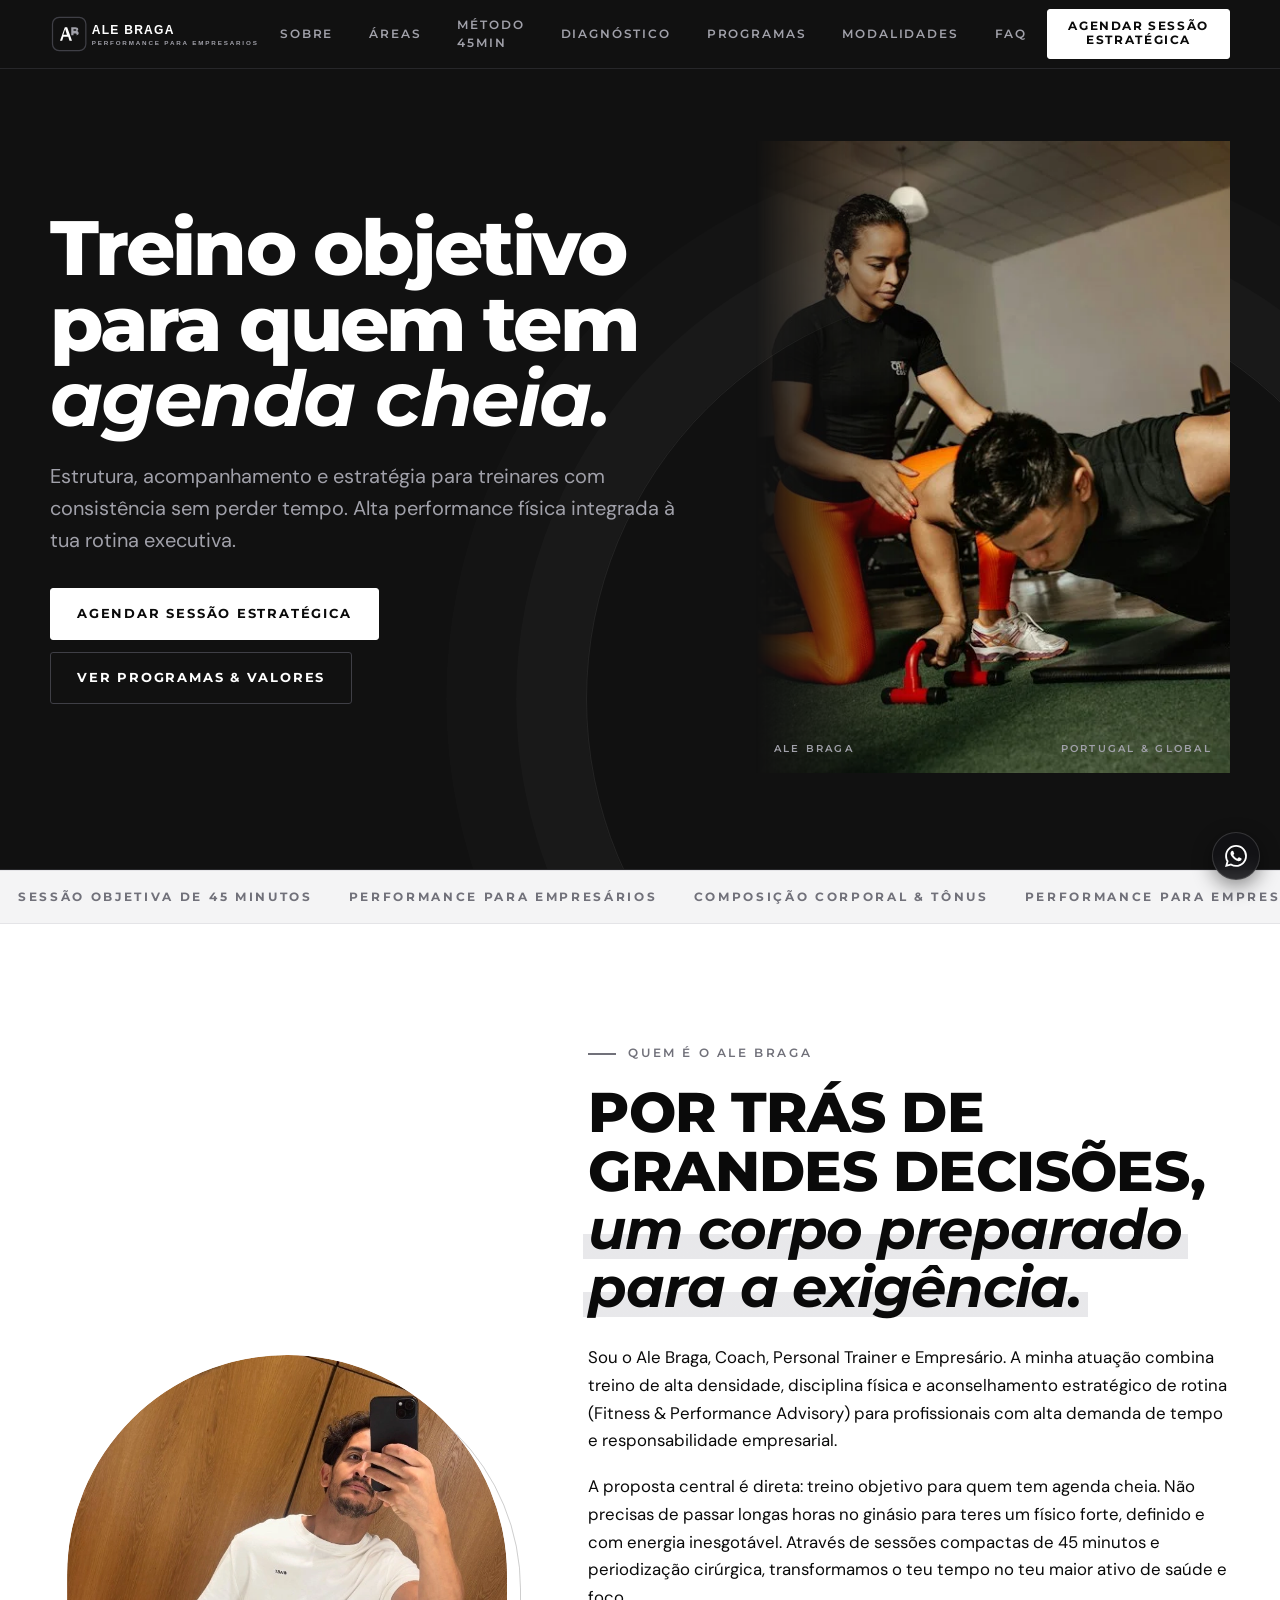
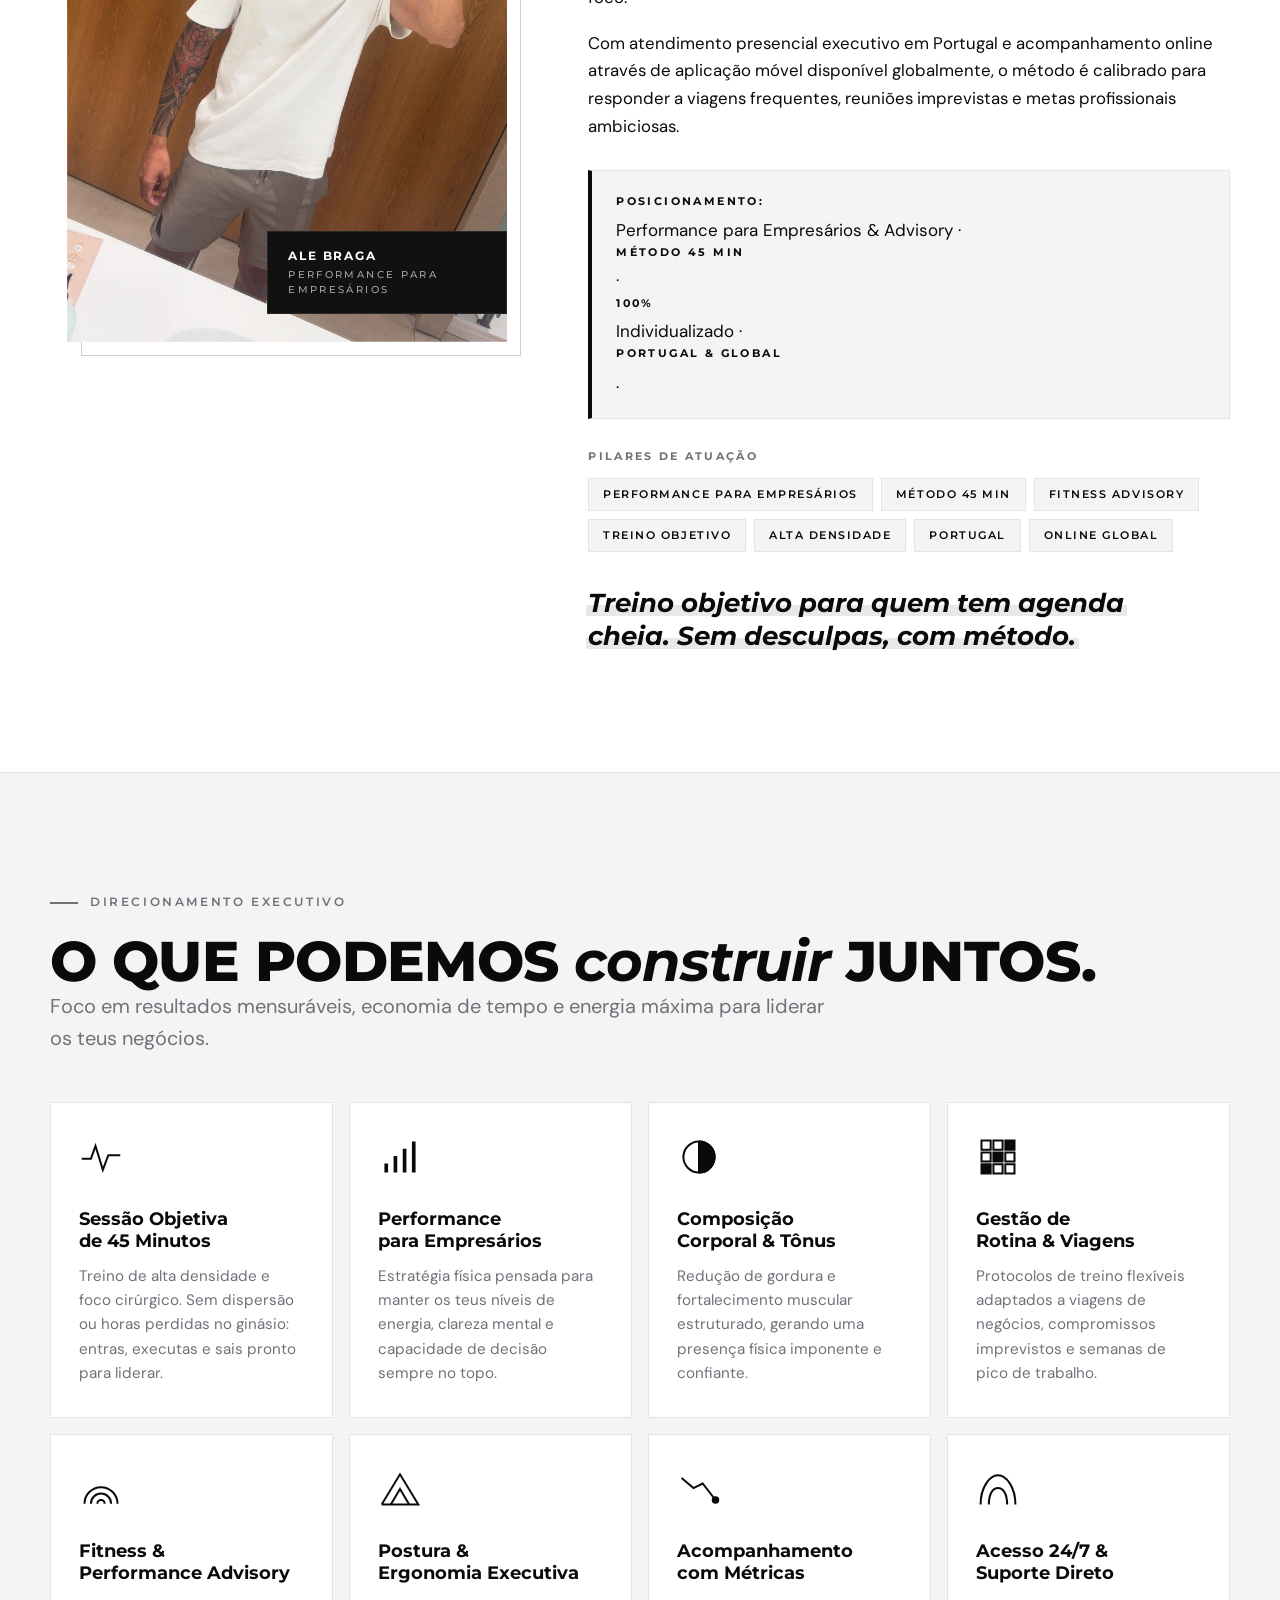
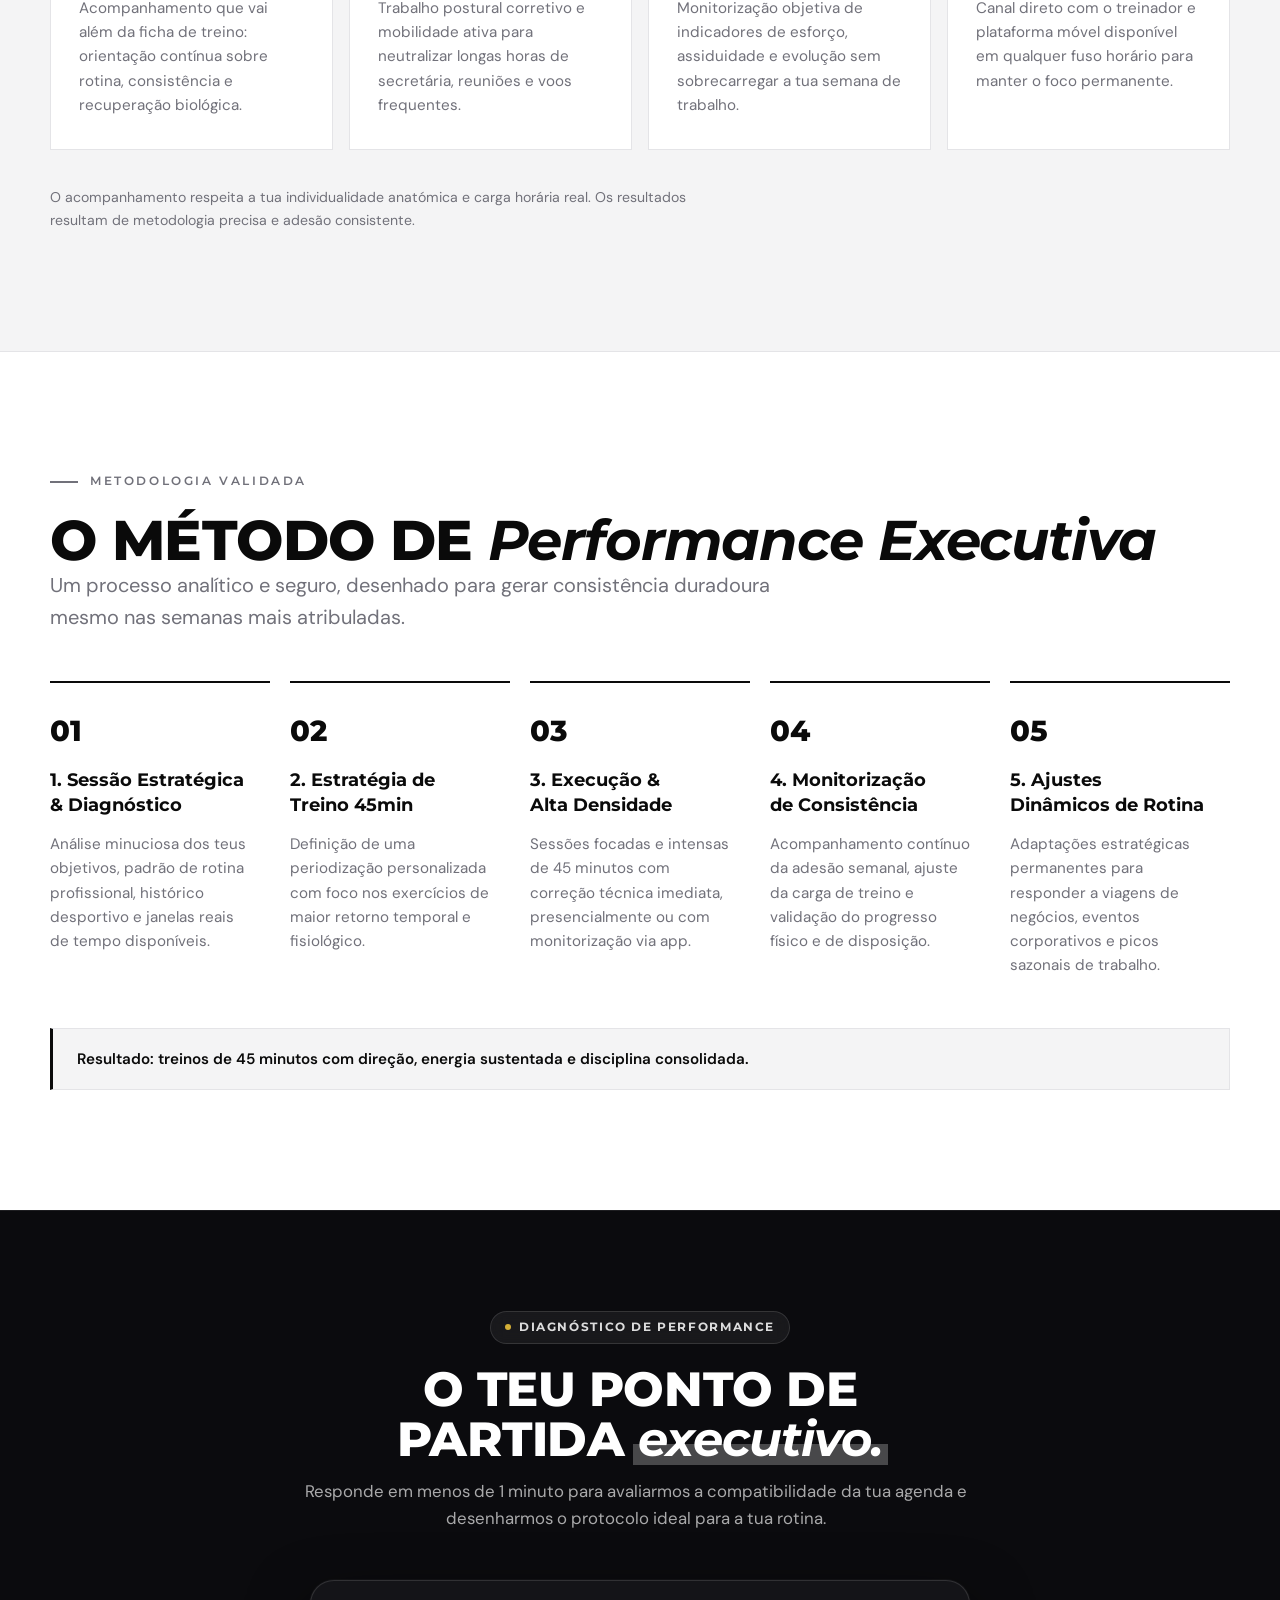
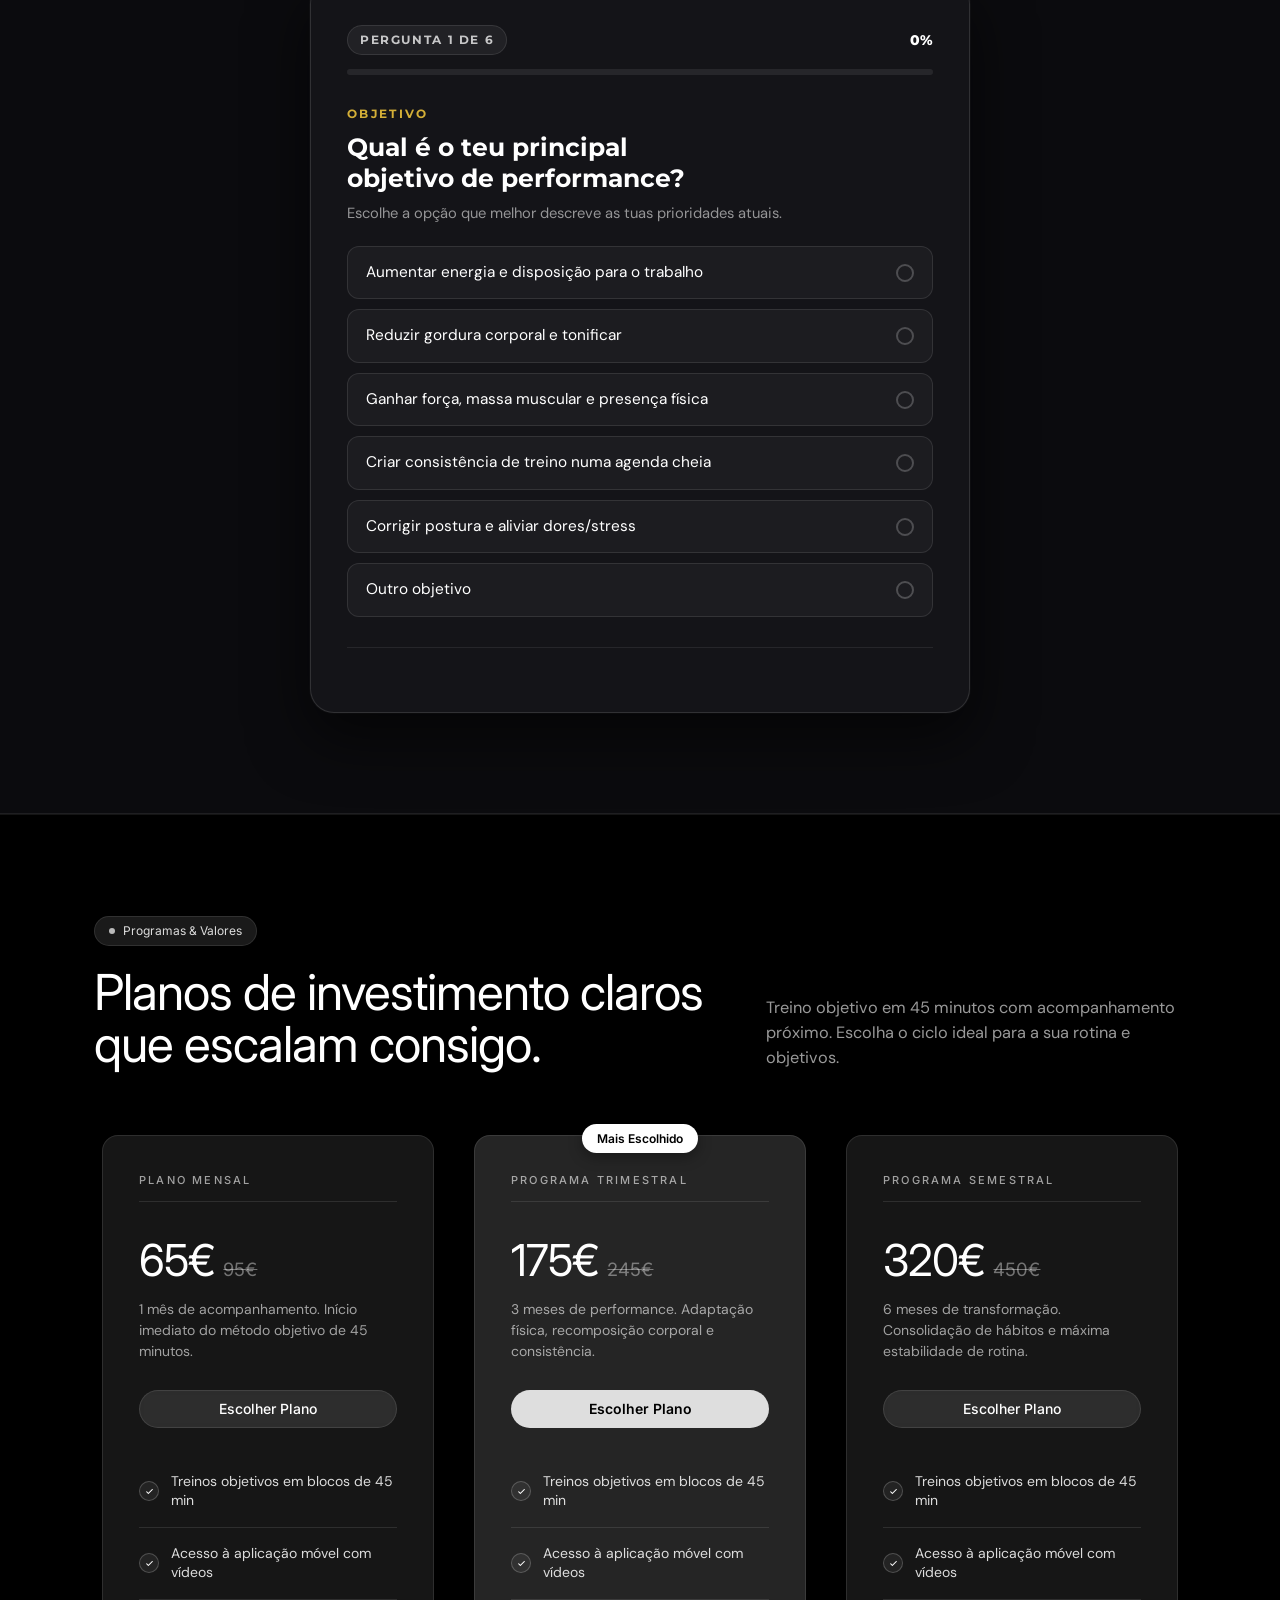
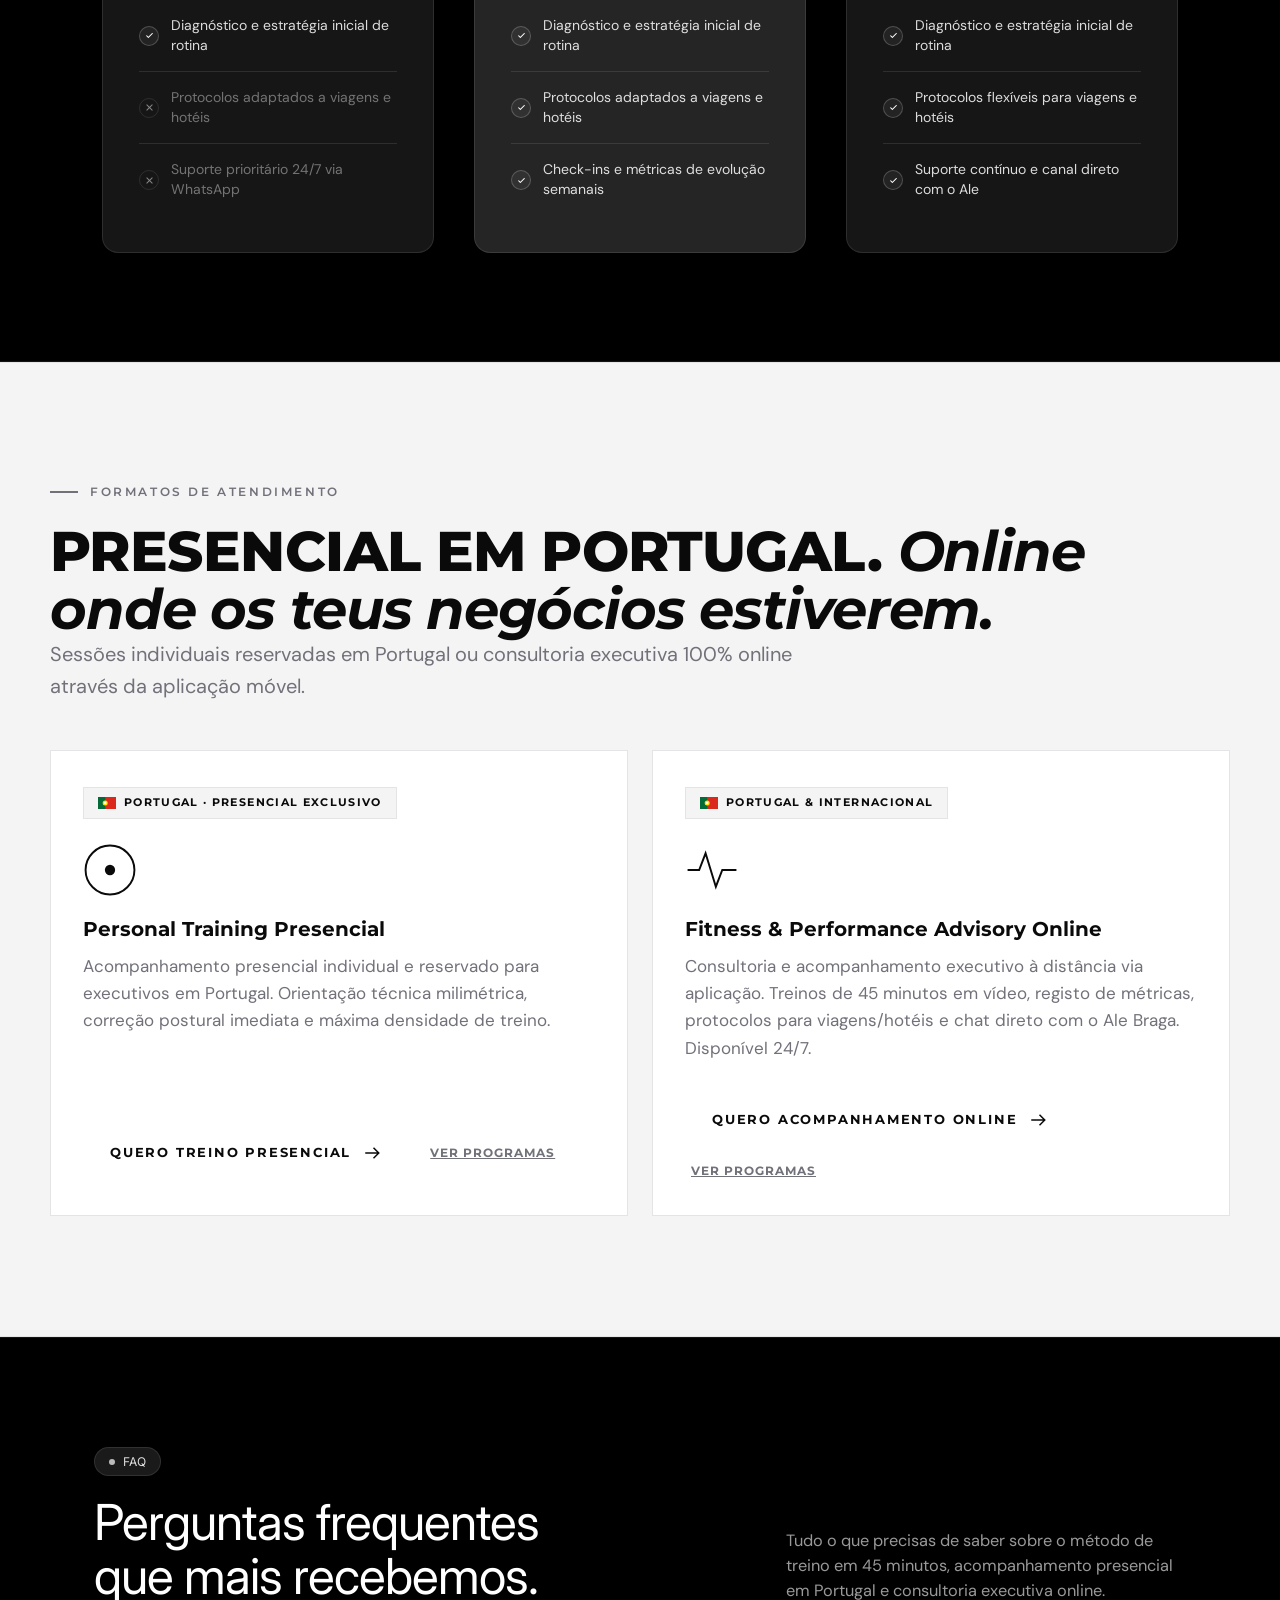
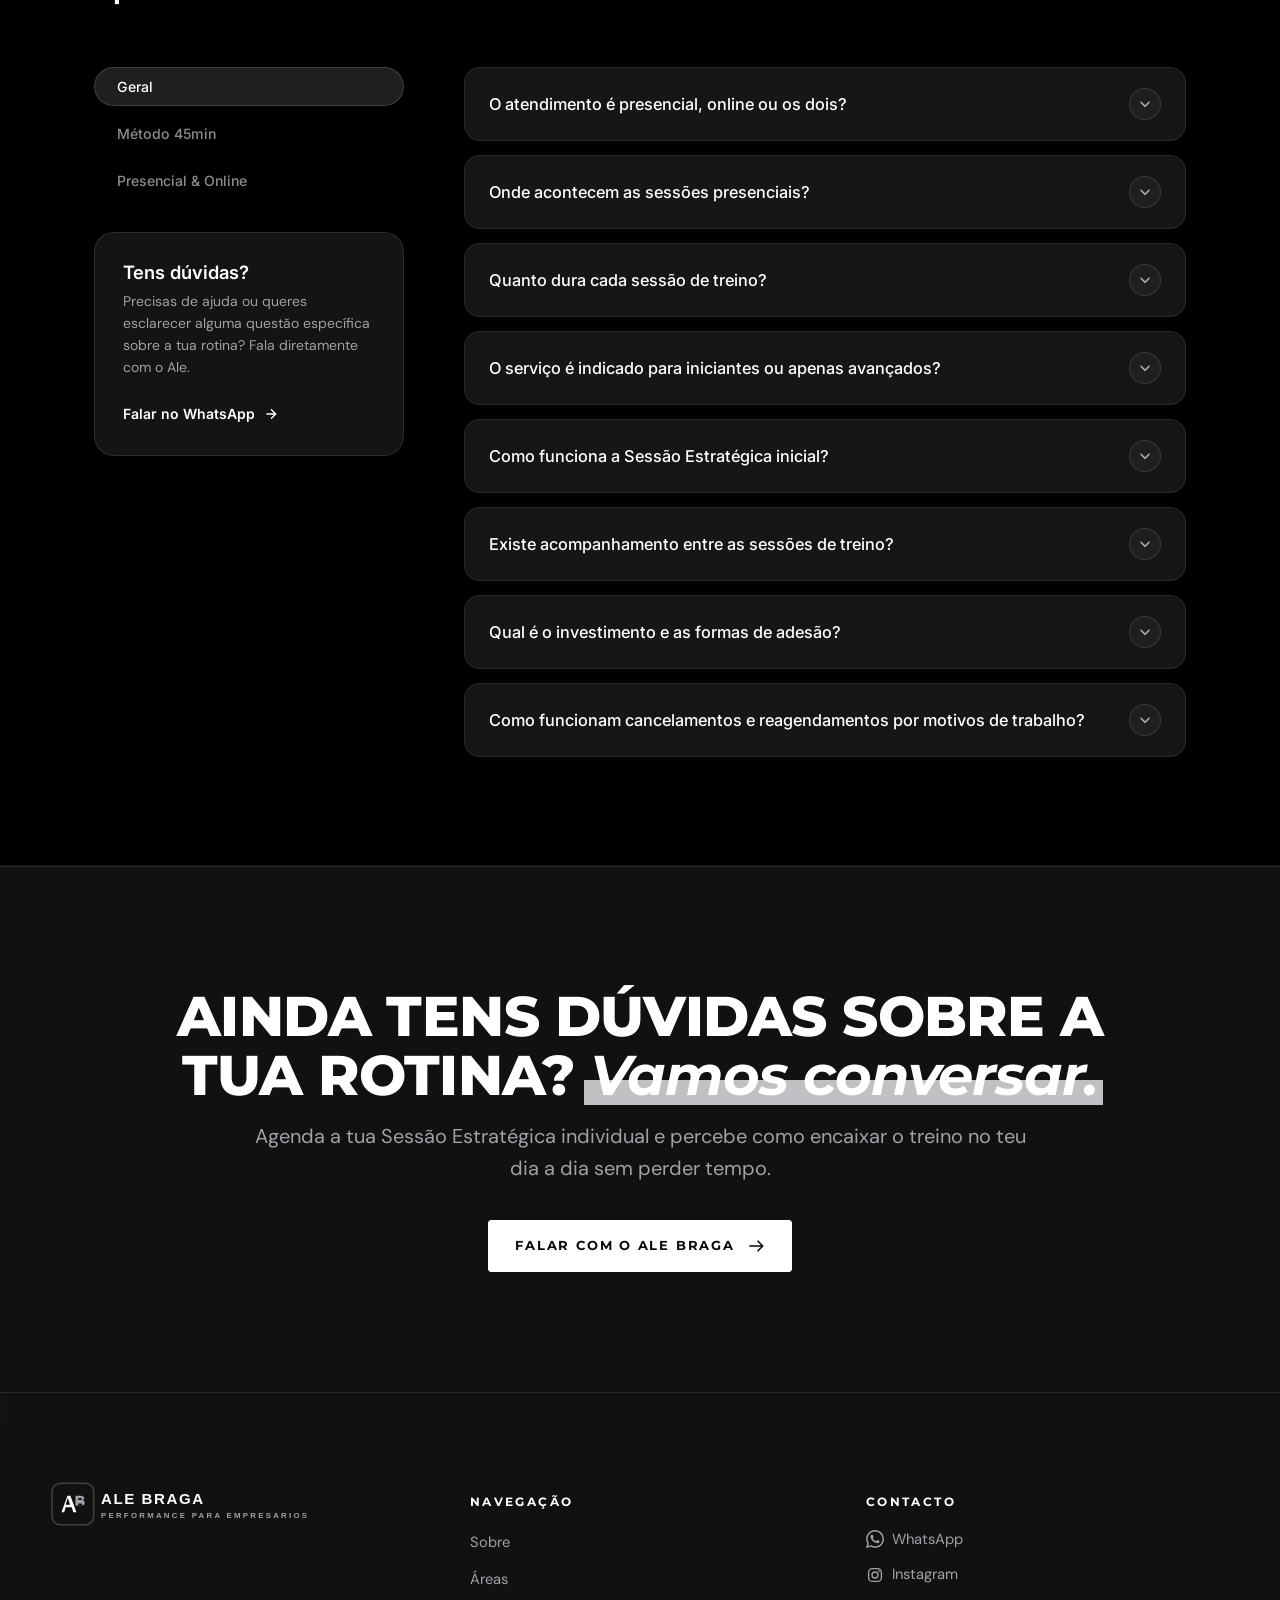
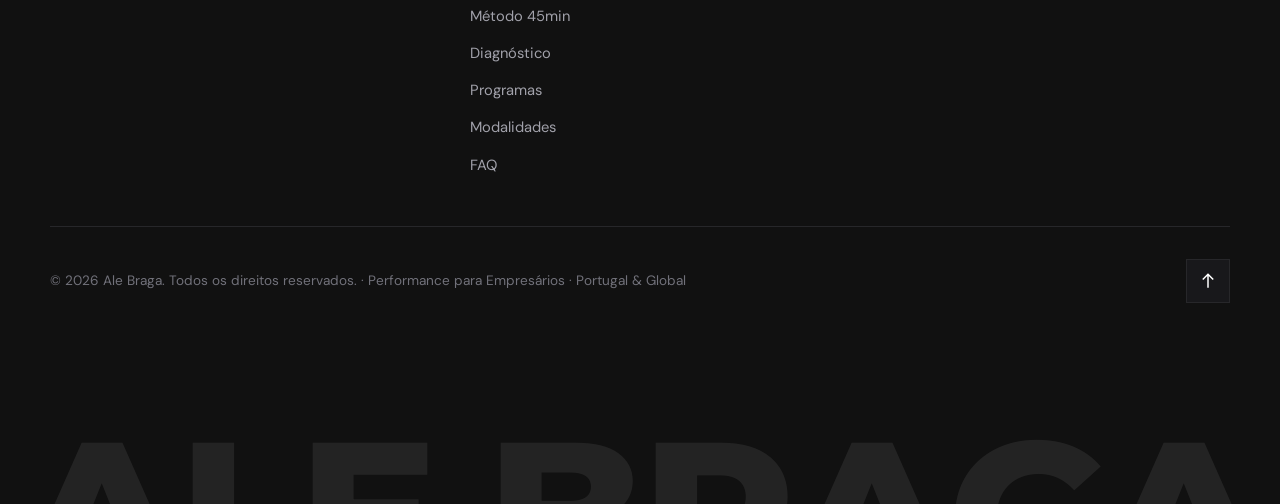
==== commit db71214b: "refactor: swap places between Formatos de Atendimento and Questionário sections" ====
--- a/index.html
+++ b/index.html
@@ -53,7 +53,7 @@
   }
   </script>
 
-  <link rel="stylesheet" href="style.css?v=20261118_v11">
+  <link rel="stylesheet" href="style.css?v=20261118_v12">
 </head>
 <body>
 
@@ -201,15 +201,30 @@
       </div>
     </section>
 
-    <!-- MODALIDADES -->
-    <section class="modes" id="modalidades" aria-labelledby="h-mod">
-      <div class="wrap">
-        <div class="head" data-reveal>
-          <p class="kicker">Formatos de Atendimento</p>
-          <h2 id="h-mod">Presencial em Portugal. <em>Online onde os teus negócios estiverem.</em></h2>
-          <p class="lead muted">Sessões individuais reservadas em Portugal ou consultoria executiva 100% online através da aplicação móvel.</p>
-        </div>
-        <div class="mode-grid" id="modes"></div>
+    <!-- QUESTIONÁRIO INTERATIVO -->
+    <section class="quiz dark" id="questionario" aria-labelledby="h-quiz">
+      <div class="wrap">
+        <div class="intro" data-reveal>
+          <span class="quiz-pill">
+            <span class="dot"></span>
+            Diagnóstico de Performance
+          </span>
+          <h2 id="h-quiz">O teu ponto de partida <em class="hl hl-b">executivo.</em></h2>
+          <p class="lead">Responde em menos de 1 minuto para avaliarmos a compatibilidade da tua agenda e desenharmos o protocolo ideal para a tua rotina.</p>
+          <p class="sel" id="sel-plan" hidden></p>
+        </div>
+        <div class="qcard" data-reveal style="--d:.1s">
+          <div class="qtop">
+            <span class="qstep-badge" id="q-count">Pergunta 1 de 6</span>
+            <span class="qpct-badge" id="q-pct">0%</span>
+          </div>
+          <div class="bar" id="q-bar" role="progressbar" aria-valuenow="0" aria-valuemin="0" aria-valuemax="100" aria-label="Progresso do questionário">
+            <i></i>
+          </div>
+          <div class="stage" id="stage" tabindex="-1"></div>
+          <div class="err" id="q-err" role="alert"></div>
+          <div class="qnav" id="q-nav"></div>
+        </div>
       </div>
     </section>
 
@@ -423,30 +438,15 @@
       </div>
     </section>
 
-    <!-- QUESTIONÁRIO INTERATIVO -->
-    <section class="quiz dark" id="questionario" aria-labelledby="h-quiz">
-      <div class="wrap">
-        <div class="intro" data-reveal>
-          <span class="quiz-pill">
-            <span class="dot"></span>
-            Diagnóstico de Performance
-          </span>
-          <h2 id="h-quiz">O teu ponto de partida <em class="hl hl-b">executivo.</em></h2>
-          <p class="lead">Responde em menos de 1 minuto para avaliarmos a compatibilidade da tua agenda e desenharmos o protocolo ideal para a tua rotina.</p>
-          <p class="sel" id="sel-plan" hidden></p>
-        </div>
-        <div class="qcard" data-reveal style="--d:.1s">
-          <div class="qtop">
-            <span class="qstep-badge" id="q-count">Pergunta 1 de 6</span>
-            <span class="qpct-badge" id="q-pct">0%</span>
-          </div>
-          <div class="bar" id="q-bar" role="progressbar" aria-valuenow="0" aria-valuemin="0" aria-valuemax="100" aria-label="Progresso do questionário">
-            <i></i>
-          </div>
-          <div class="stage" id="stage" tabindex="-1"></div>
-          <div class="err" id="q-err" role="alert"></div>
-          <div class="qnav" id="q-nav"></div>
-        </div>
+    <!-- MODALIDADES -->
+    <section class="modes" id="modalidades" aria-labelledby="h-mod">
+      <div class="wrap">
+        <div class="head" data-reveal>
+          <p class="kicker">Formatos de Atendimento</p>
+          <h2 id="h-mod">Presencial em Portugal. <em>Online onde os teus negócios estiverem.</em></h2>
+          <p class="lead muted">Sessões individuais reservadas em Portugal ou consultoria executiva 100% online através da aplicação móvel.</p>
+        </div>
+        <div class="mode-grid" id="modes"></div>
       </div>
     </section>
 
@@ -573,6 +573,6 @@
     </p>
   </noscript>
 
-  <script src="app.js?v=20261118_v11"></script>
+  <script src="app.js?v=20261118_v12"></script>
 </body>
 </html>
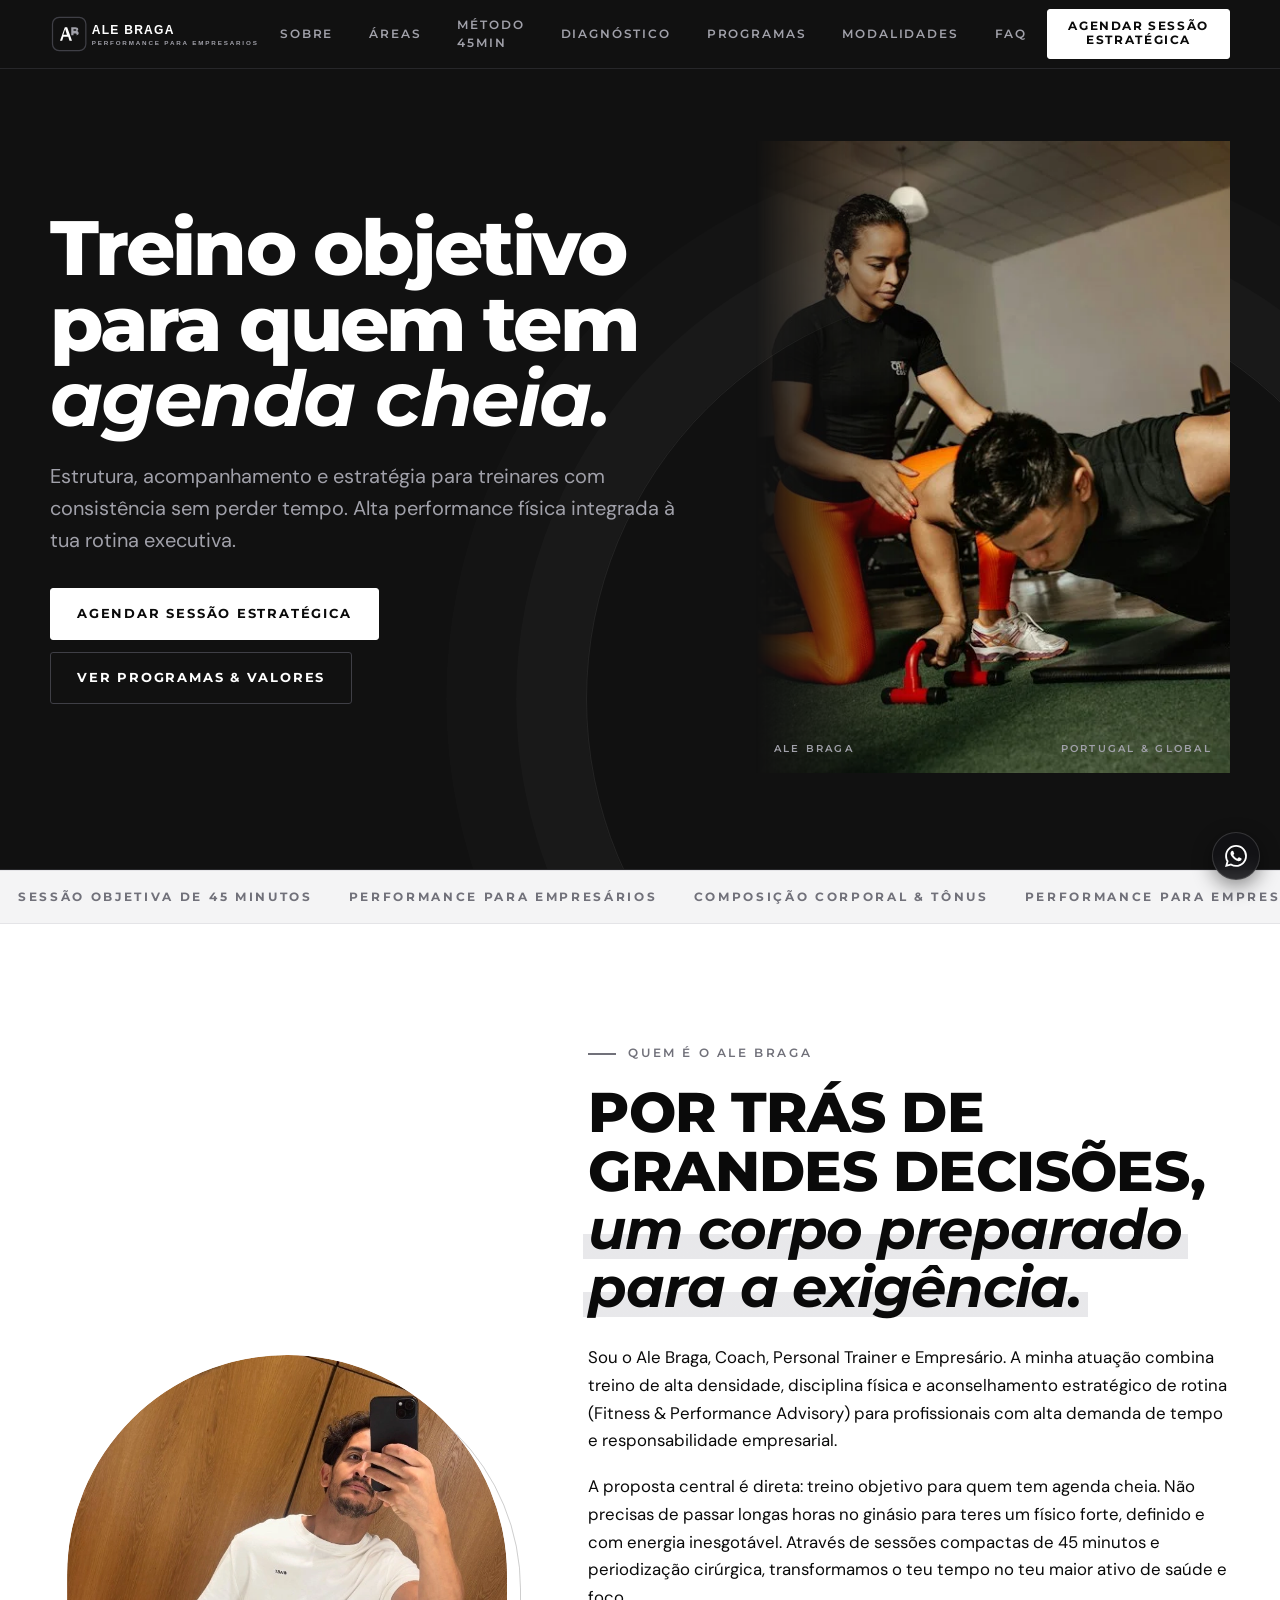
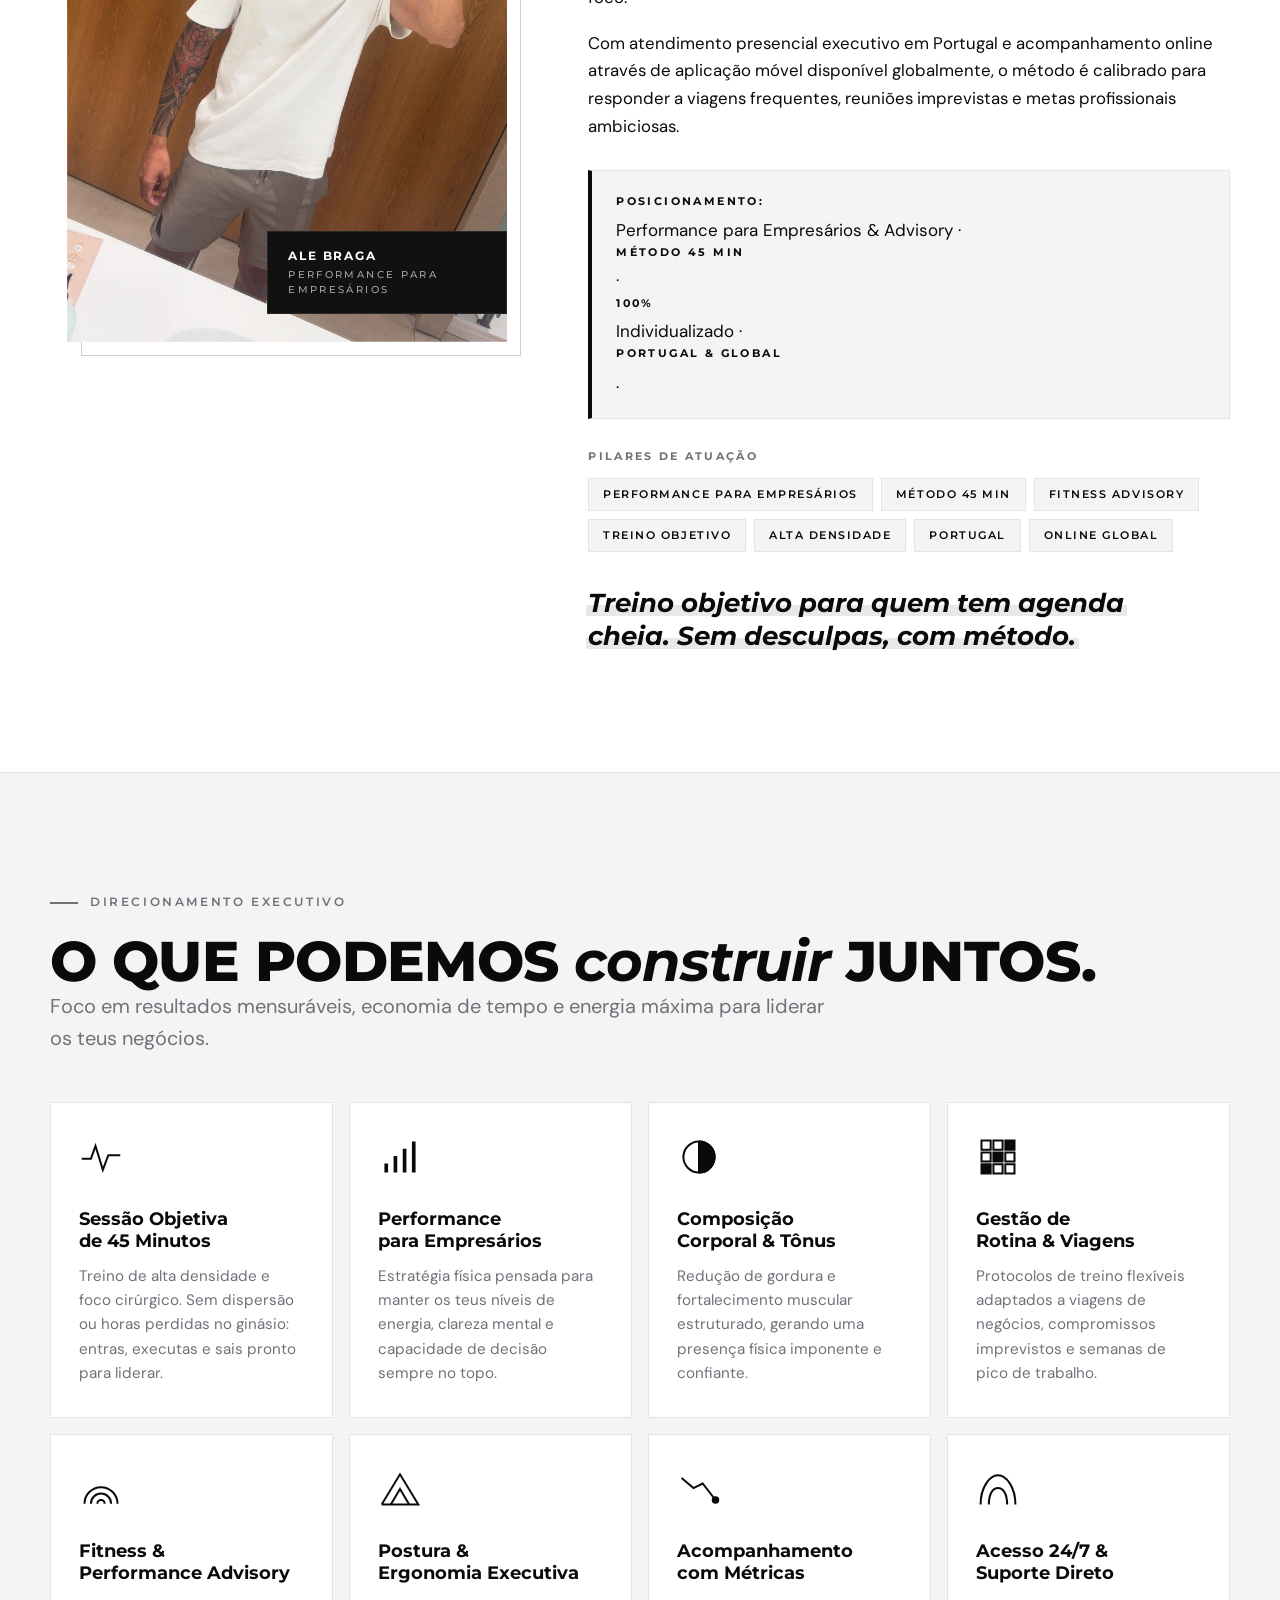
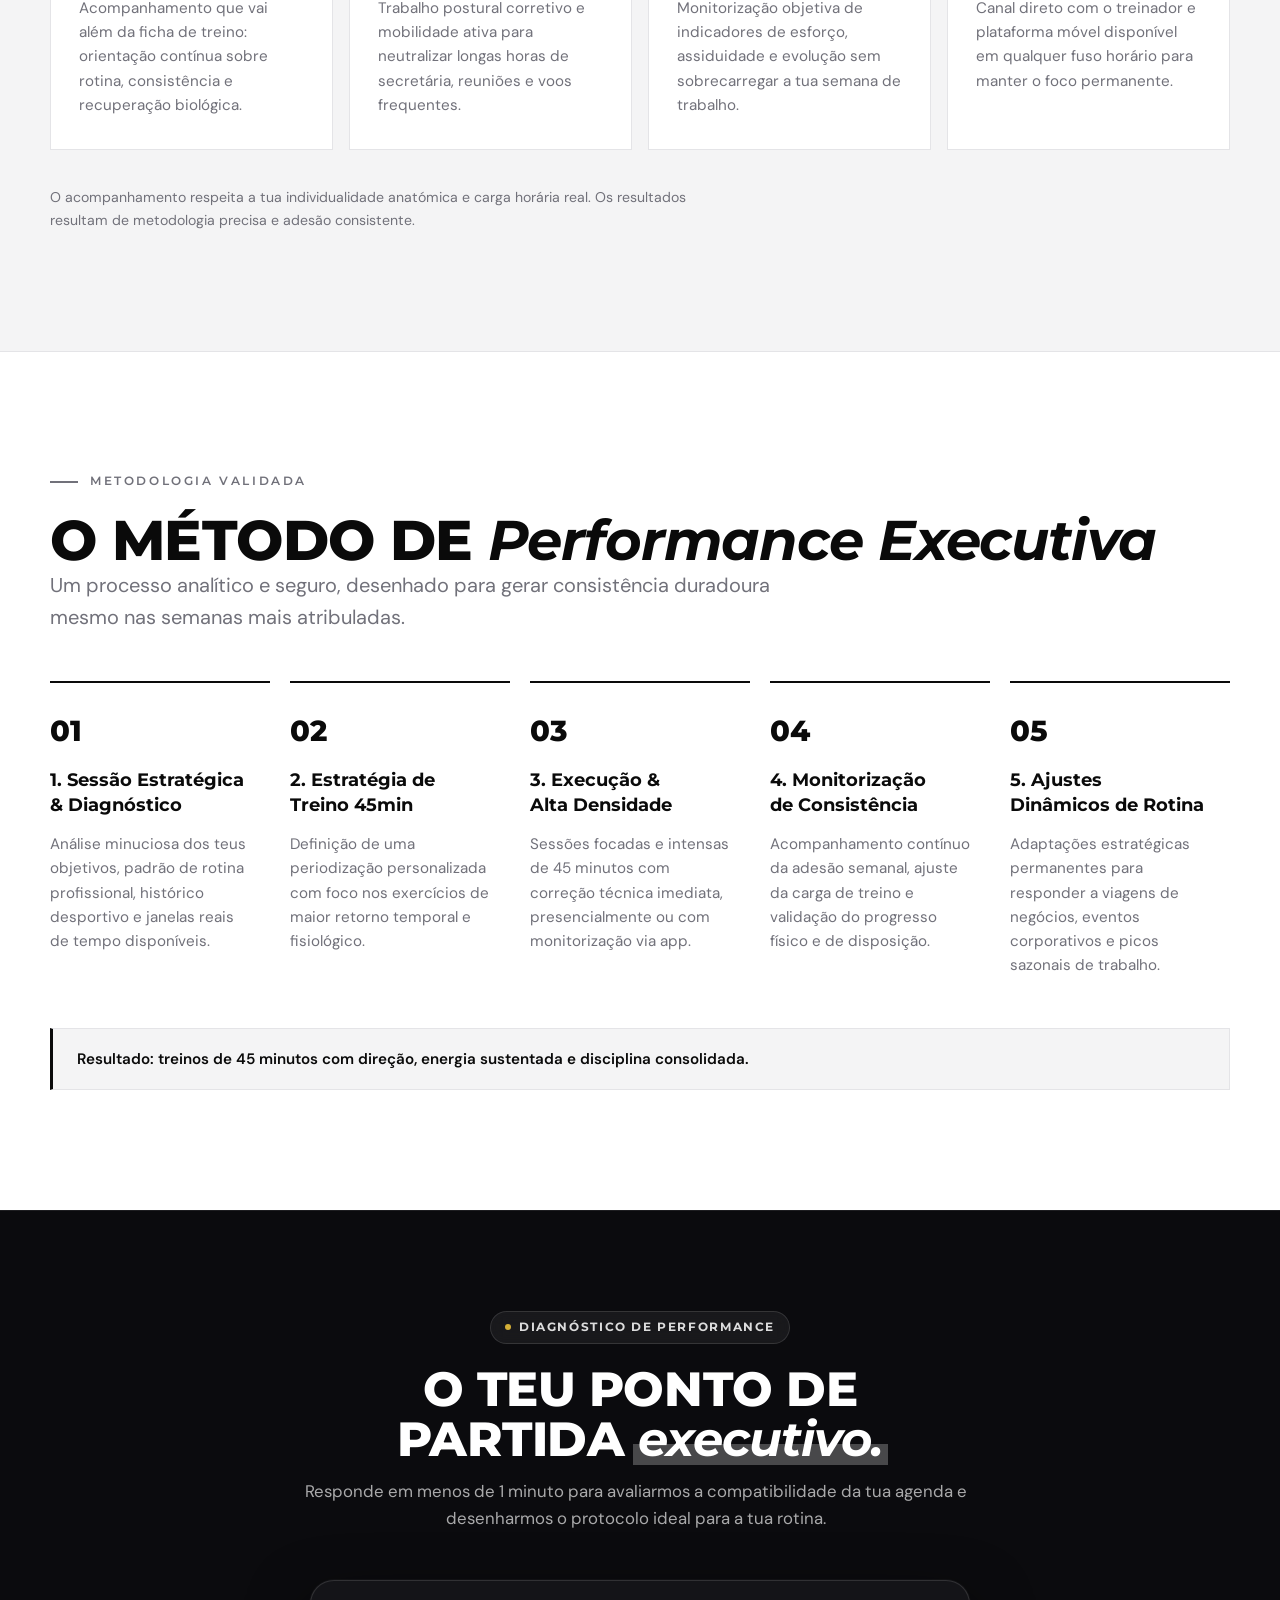
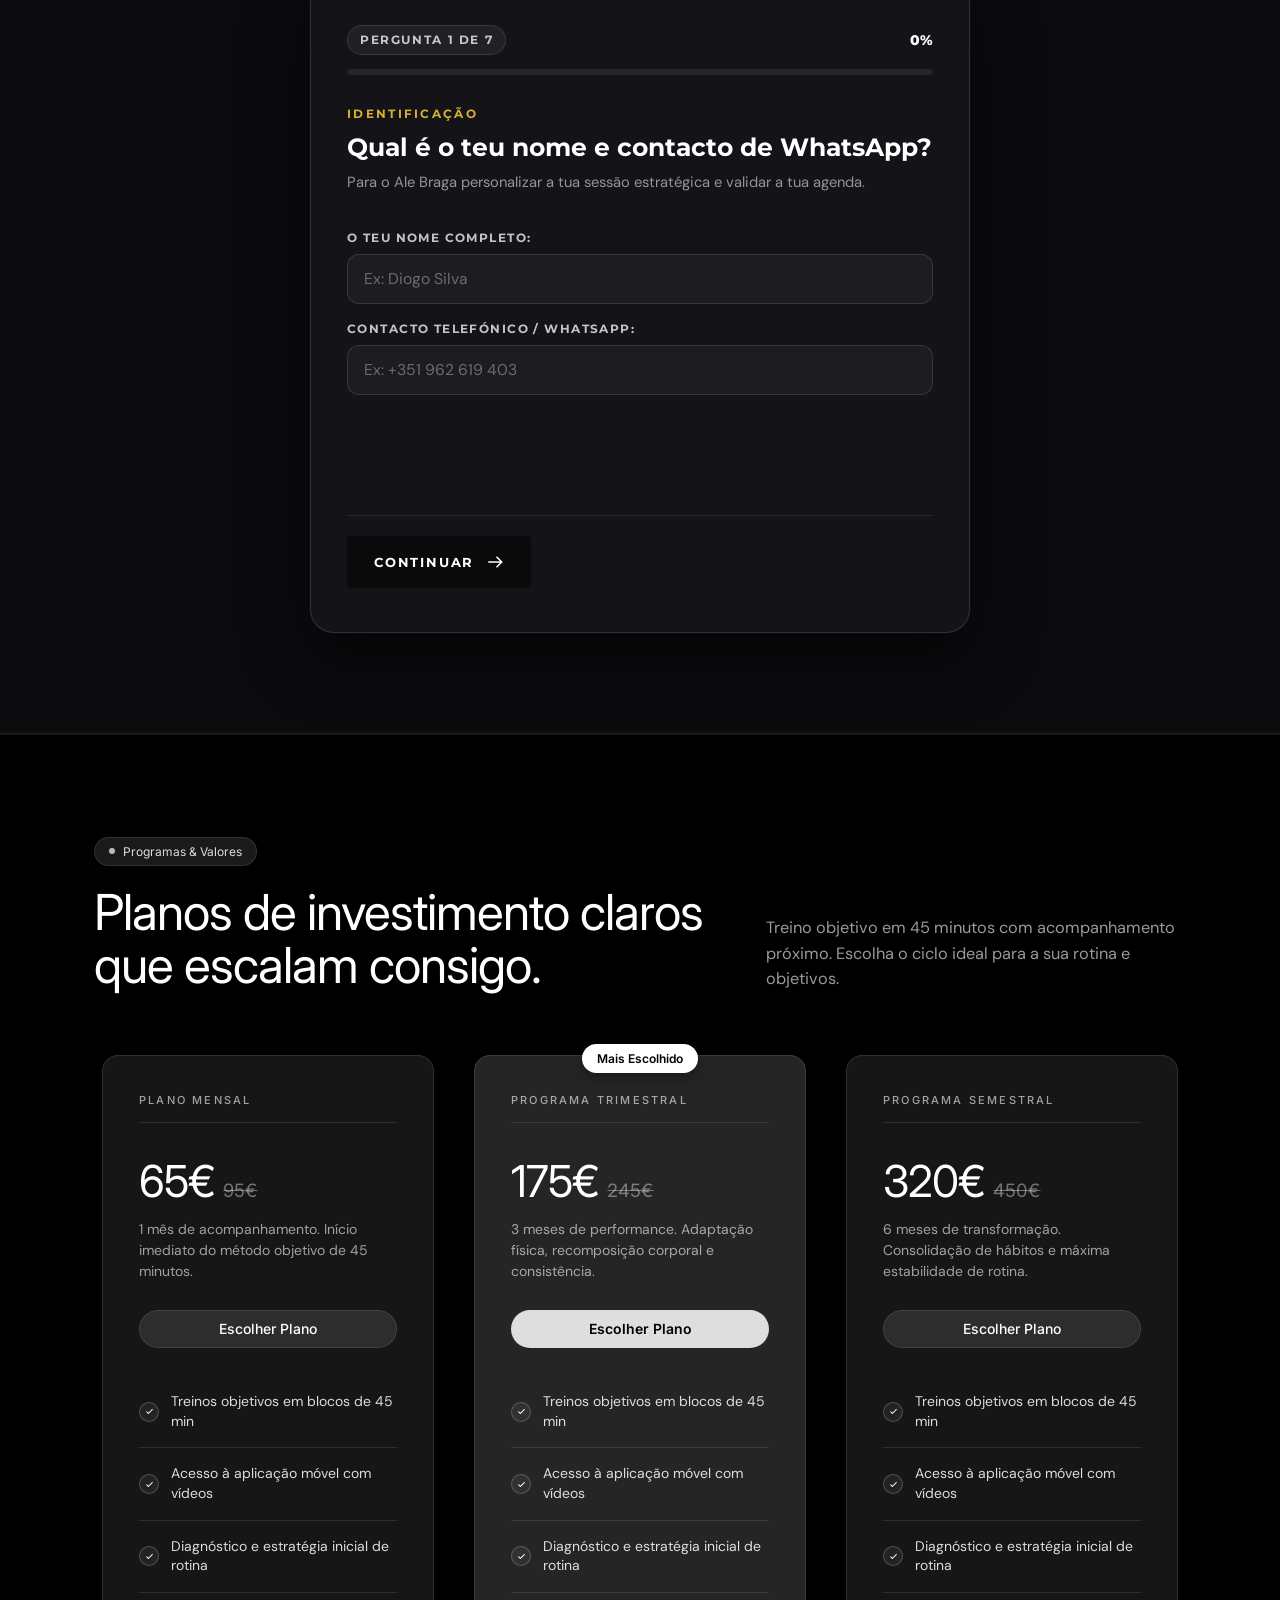
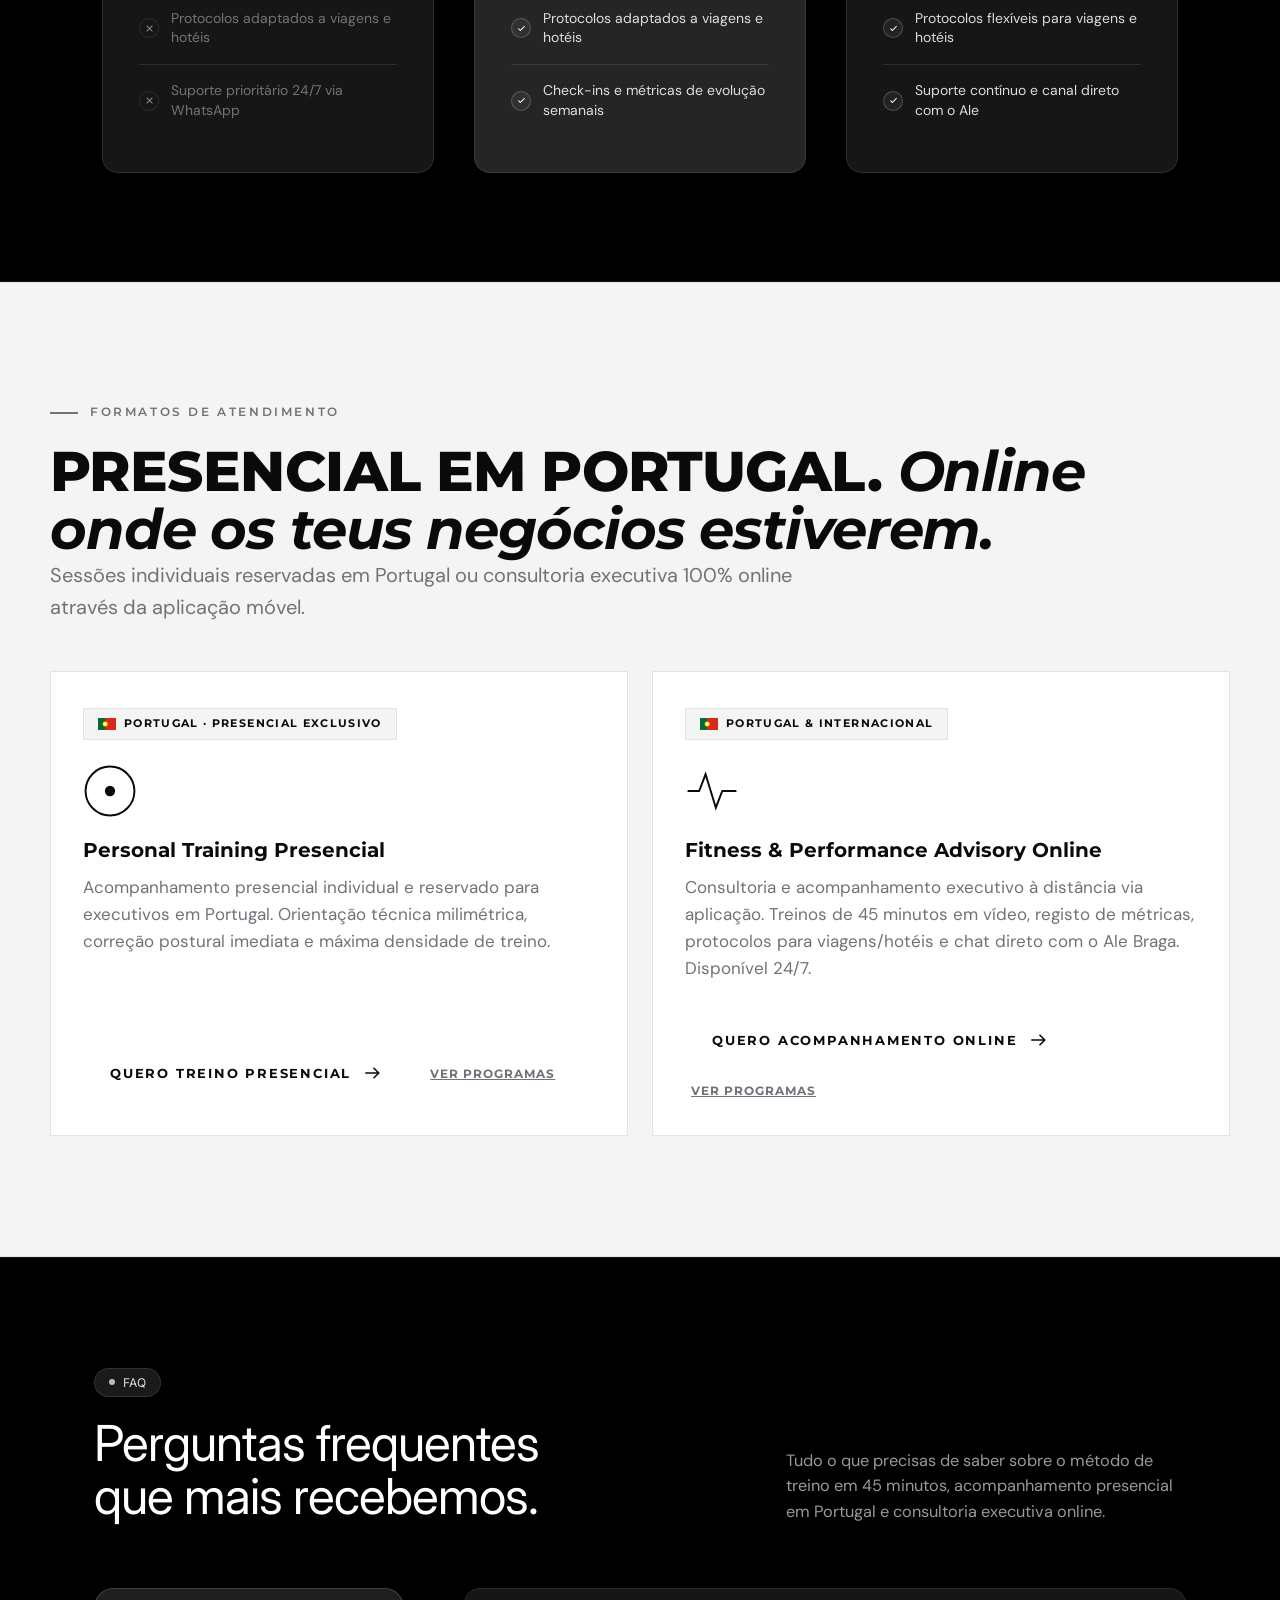
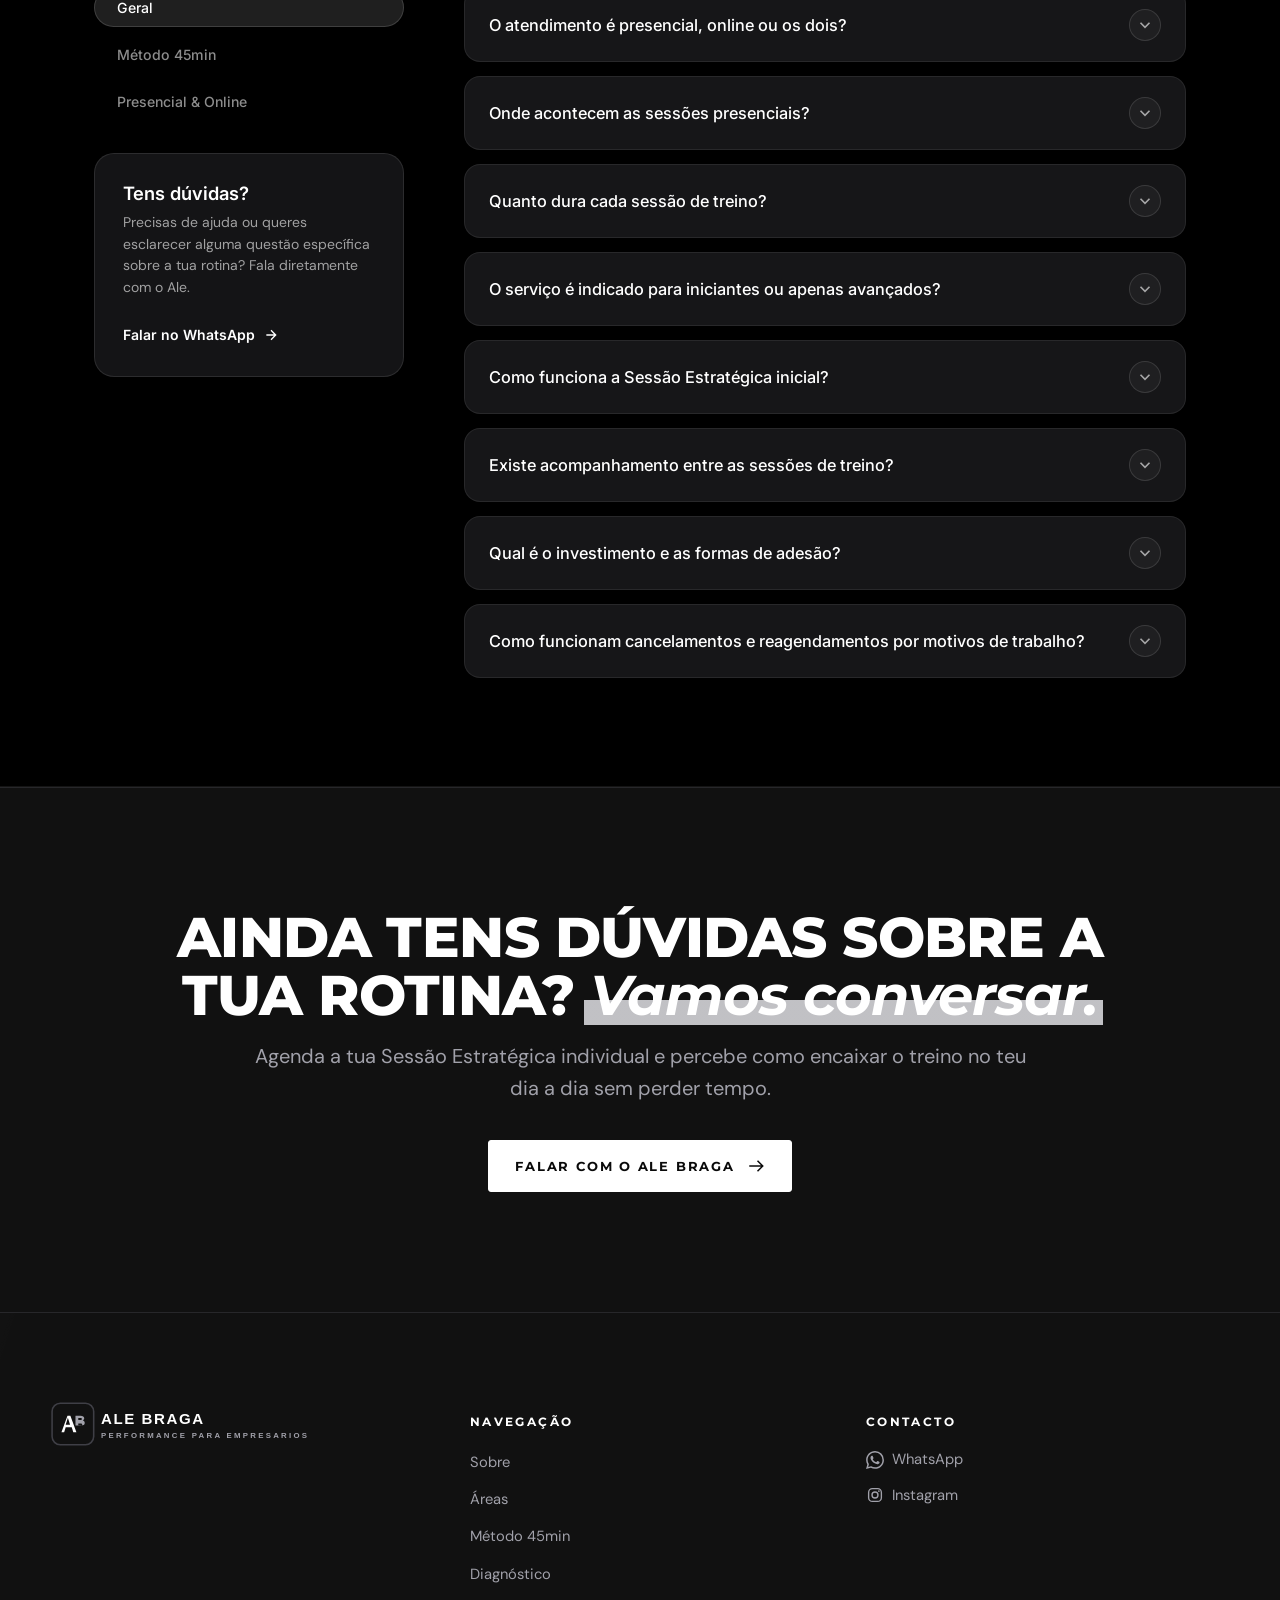
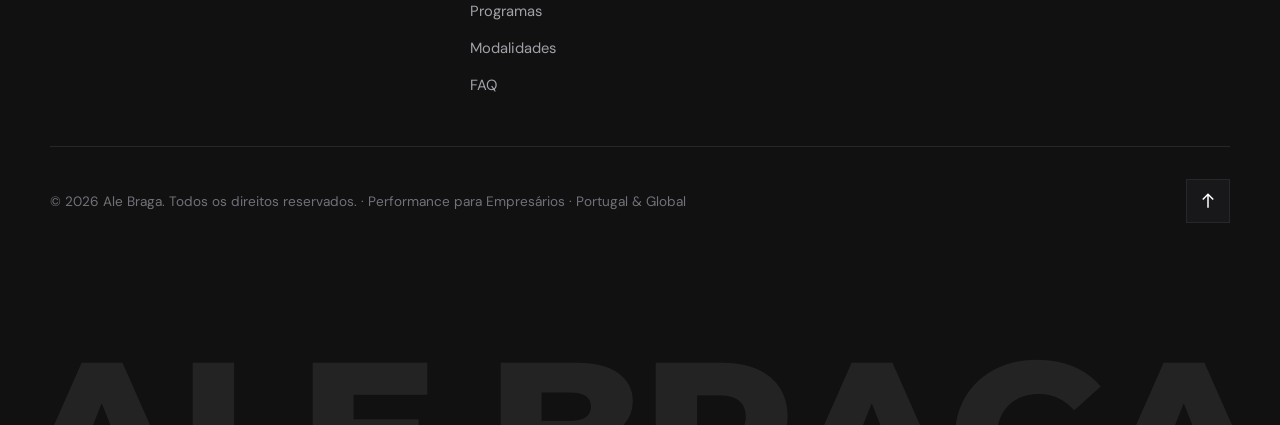
==== commit fd54bc74: "feat: adicionar campos nome e telefone no quiz, travar altura sem saltos de tela e atualizar whatsap" ====
--- a/index.html
+++ b/index.html
@@ -43,7 +43,7 @@
     "@type": "Person",
     "name": "Ale Braga",
     "jobTitle": "Coach, Personal Trainer & Fitness Advisory",
-    "telephone": "+351910000000",
+    "telephone": "+351962619403",
     "url": "https://www.instagram.com/eualebraga/",
     "image": "assets/ale_hero.webp",
     "address": {
@@ -53,7 +53,7 @@
   }
   </script>
 
-  <link rel="stylesheet" href="style.css?v=20261118_v12">
+  <link rel="stylesheet" href="style.css?v=20261118_v13">
 </head>
 <body>
 
@@ -573,6 +573,6 @@
     </p>
   </noscript>
 
-  <script src="app.js?v=20261118_v12"></script>
+  <script src="app.js?v=20261118_v13"></script>
 </body>
 </html>
--- a/style.css
+++ b/style.css
@@ -1228,8 +1228,53 @@
   transition: width .35s ease;
 }
 
-/* Conteúdo da Pergunta */
-.stage { min-height: 220px; }
+/* Conteúdo da Pergunta — Altura Estável e Travada */
+.stage {
+  min-height: 380px;
+  display: flex;
+  flex-direction: column;
+  justify-content: flex-start;
+}
+.q-contact-box {
+  display: grid;
+  gap: 16px;
+  margin-top: 14px;
+}
+.q-field {
+  display: flex;
+  flex-direction: column;
+  gap: 6px;
+}
+.q-label {
+  font-family: var(--f-display);
+  font-size: 0.74rem;
+  font-weight: 700;
+  letter-spacing: 0.12em;
+  text-transform: uppercase;
+  color: rgba(255, 255, 255, 0.75);
+}
+.q-input {
+  width: 100%;
+  height: 50px;
+  background: rgba(255, 255, 255, 0.04);
+  border: 1.5px solid rgba(255, 255, 255, 0.12);
+  color: #FFFFFF;
+  padding: 0 16px;
+  font-family: var(--f-body);
+  font-size: 0.98rem;
+  border-radius: 12px;
+  outline: none;
+  transition: all .2s;
+  box-sizing: border-box;
+}
+.q-input:focus {
+  border-color: #FFFFFF;
+  background: rgba(255, 255, 255, 0.08);
+  box-shadow: 0 0 0 3px rgba(255, 255, 255, 0.14);
+}
+.q-input::placeholder {
+  color: rgba(255, 255, 255, 0.35);
+}
 .qk {
   font-family: var(--f-display);
   font-size: 0.72rem;
@@ -1428,6 +1473,25 @@
   flex: none;
 }
 @media(max-width: 600px) {
+  .qcard {
+    padding: 22px 16px;
+    border-radius: 18px;
+  }
+  .stage {
+    min-height: 350px;
+  }
+  .opts {
+    gap: 8px;
+  }
+  .opt {
+    padding: 12px 14px;
+    min-height: 48px;
+    font-size: 0.91rem;
+  }
+  .q-input {
+    height: 48px;
+    font-size: 0.95rem;
+  }
   .btn-send {
     width: auto !important;
     padding: 12px 22px !important;
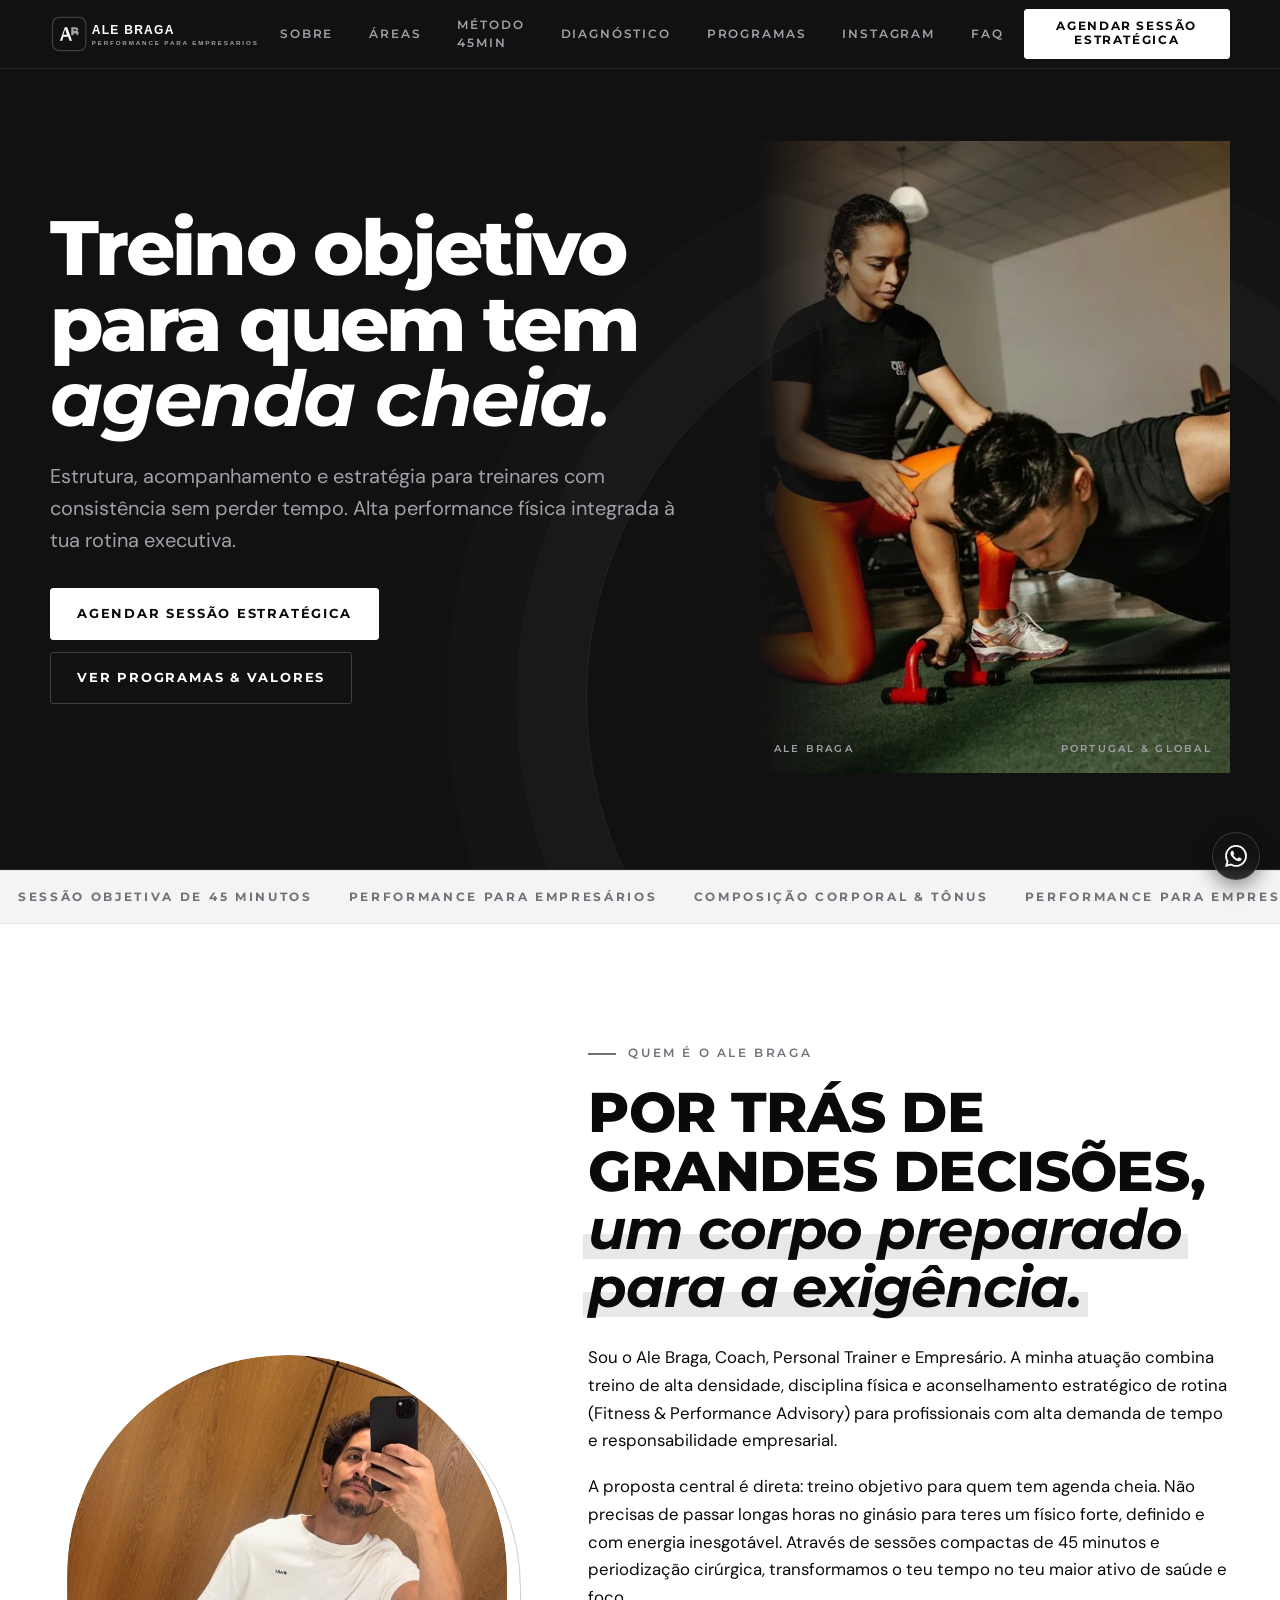
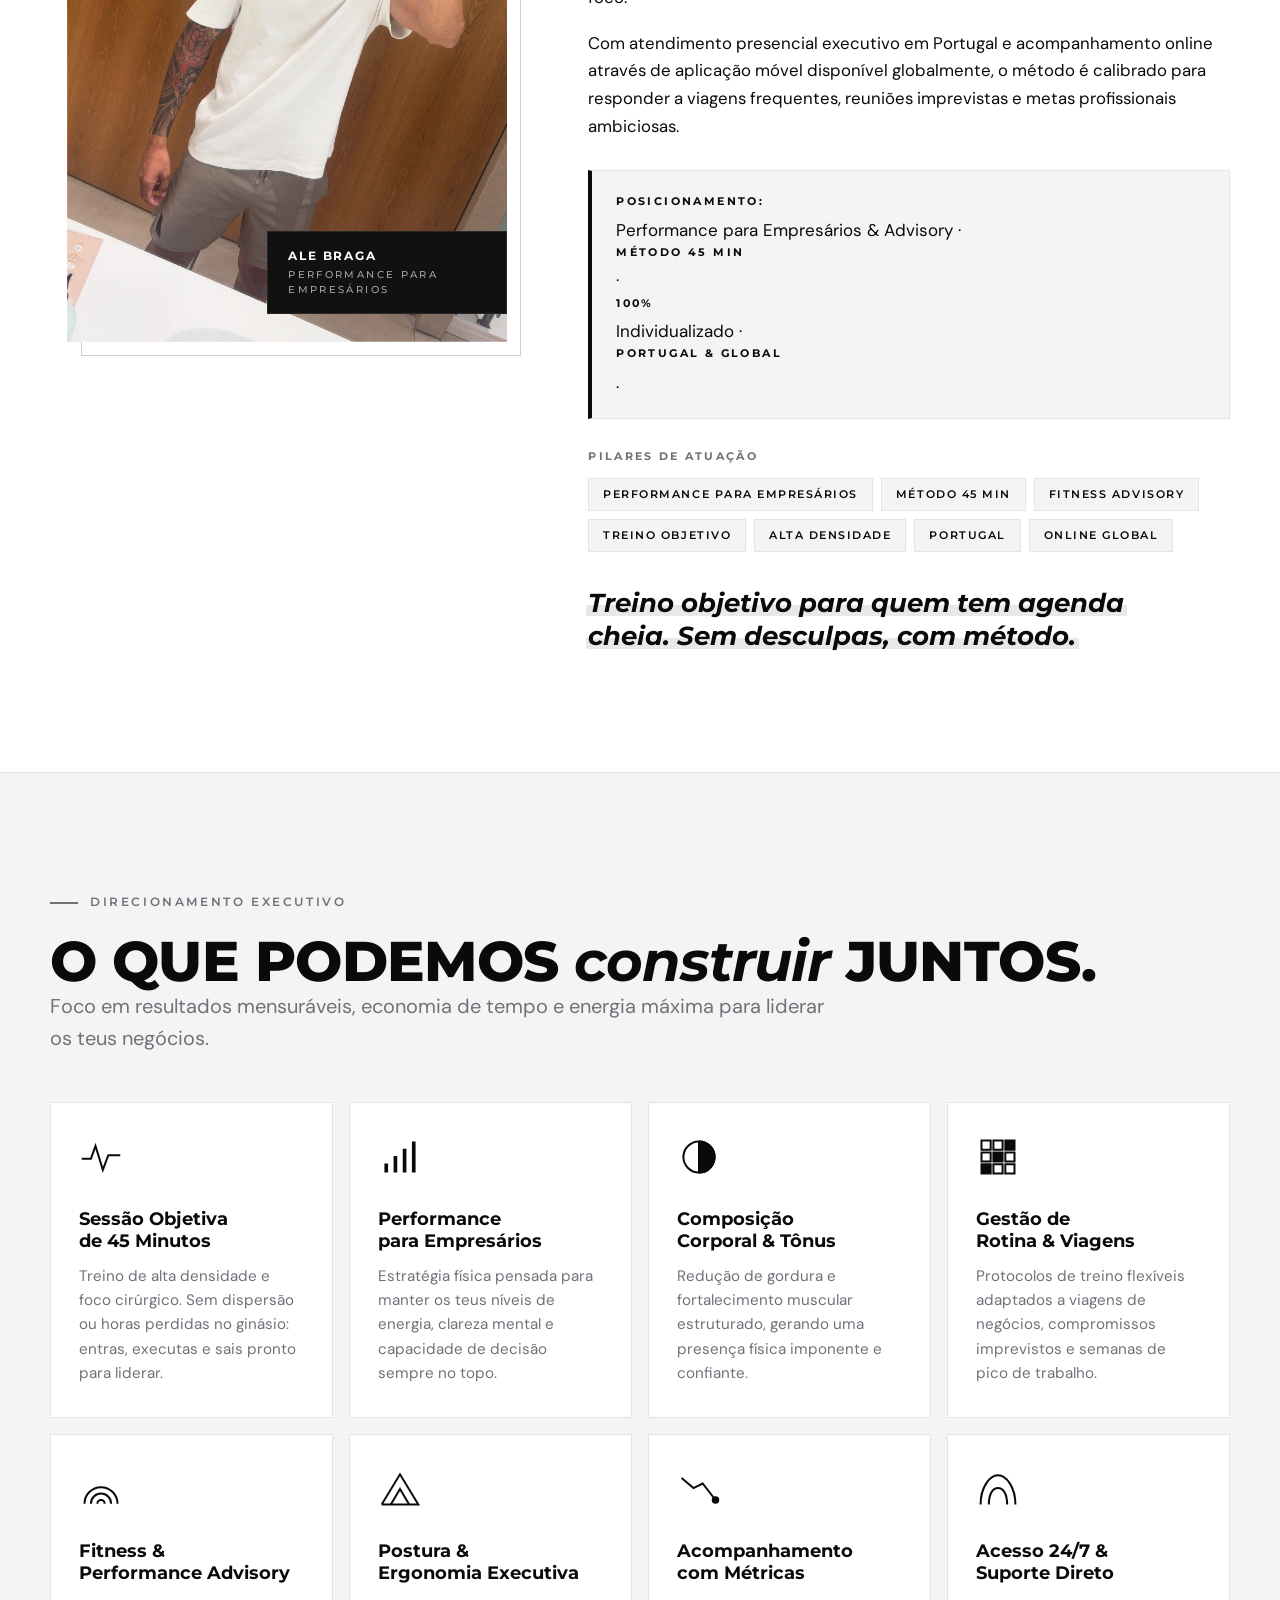
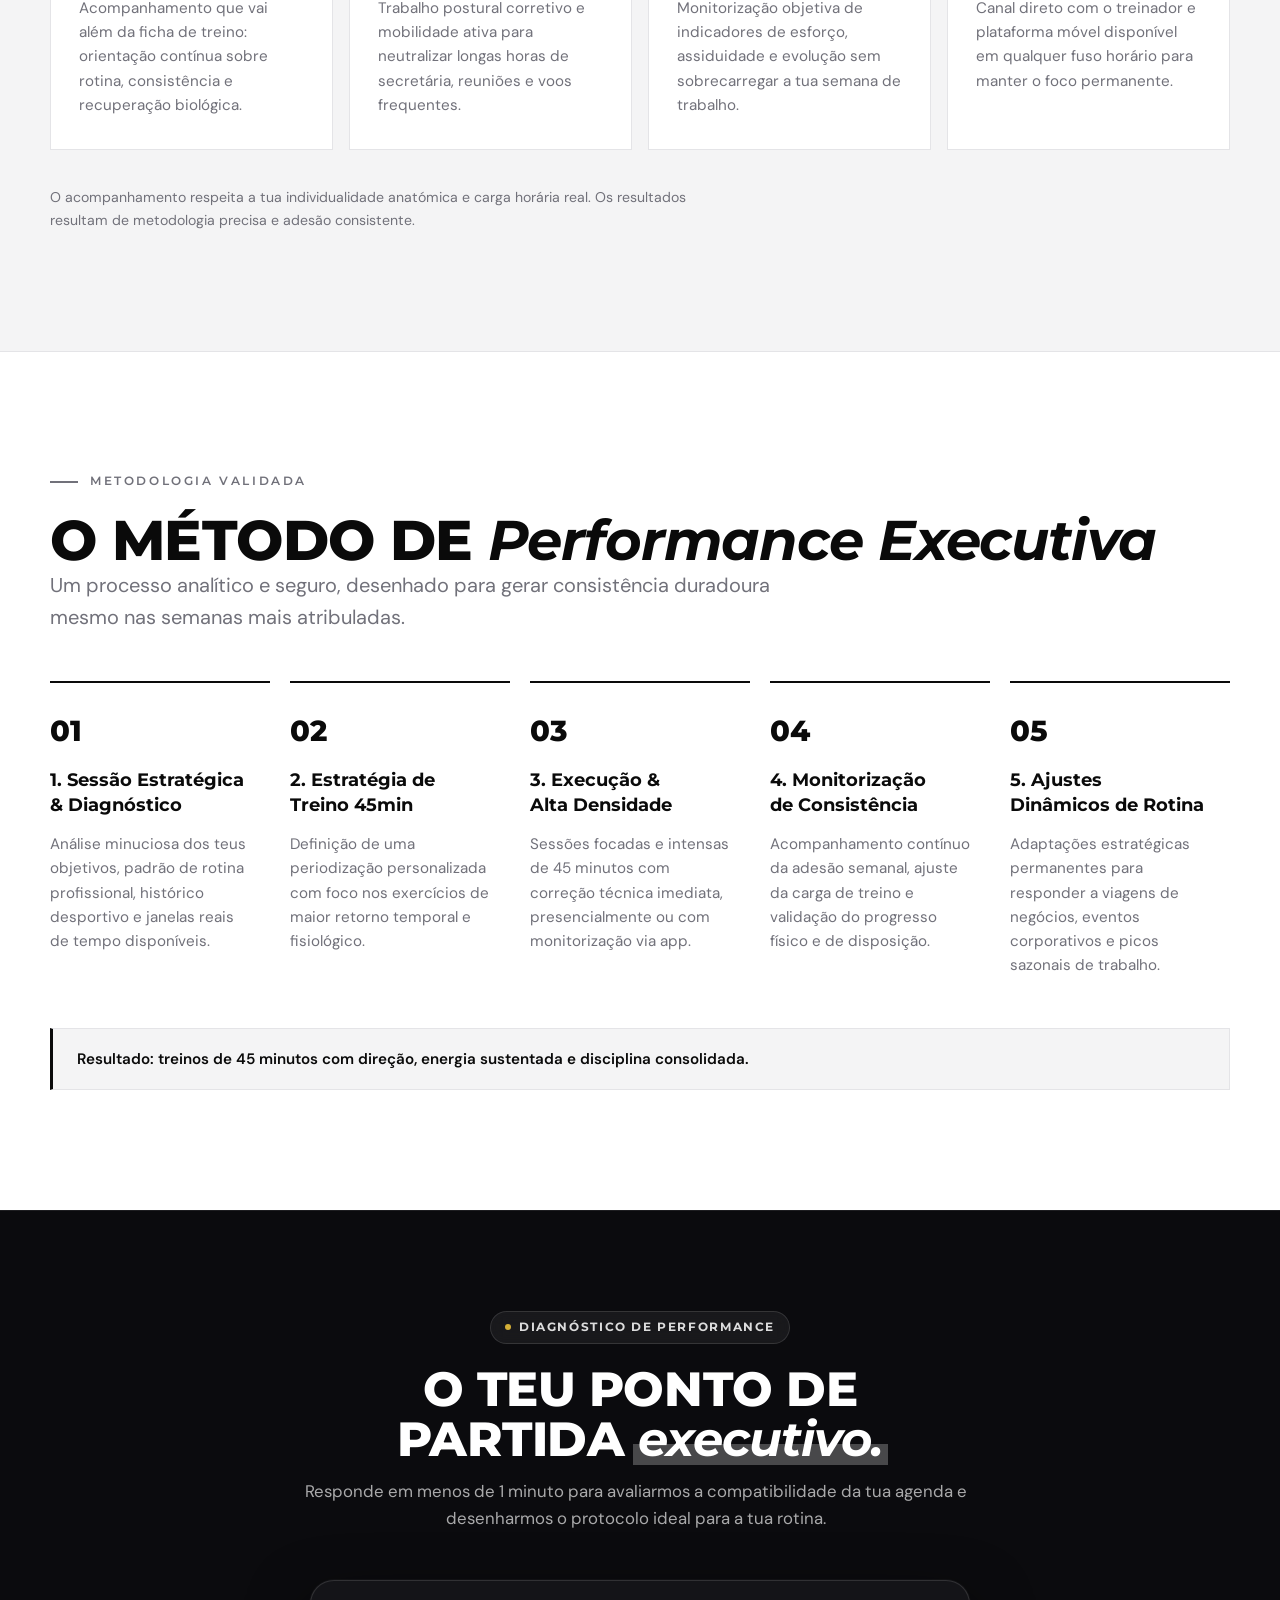
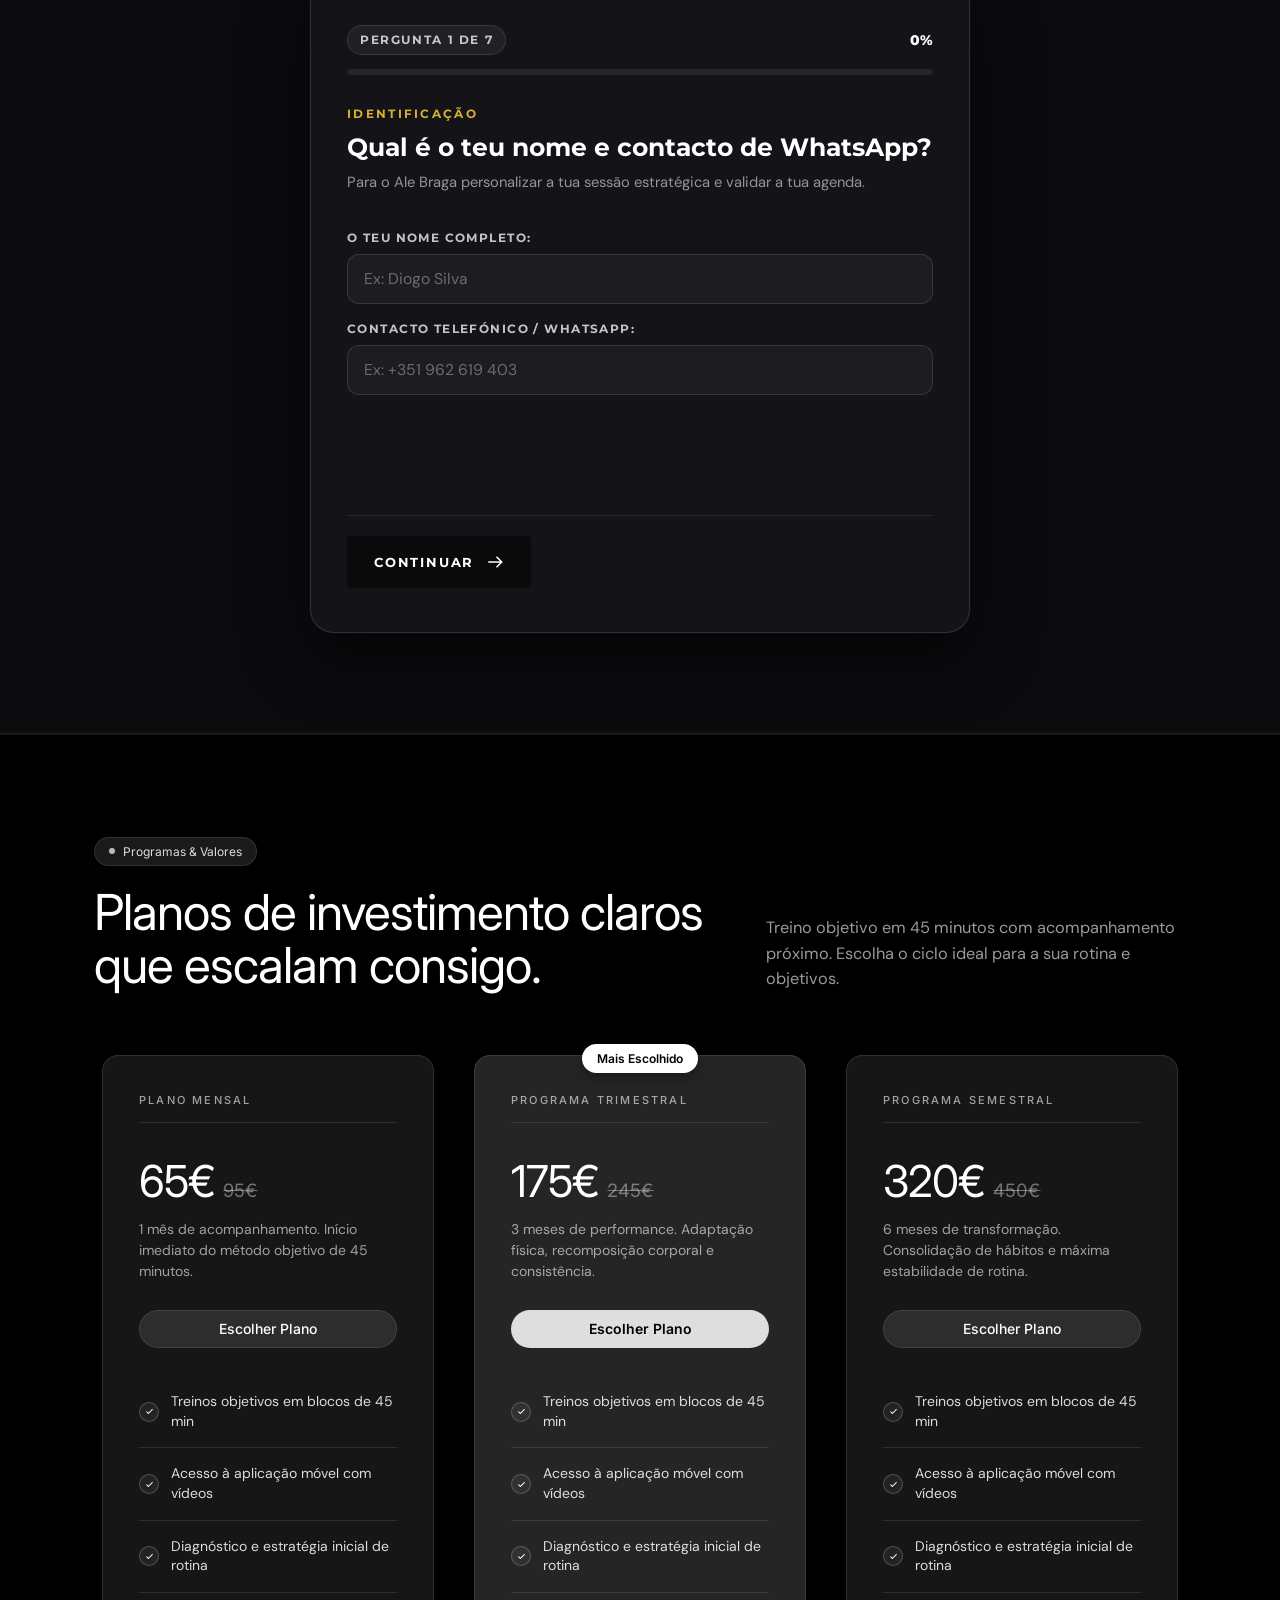
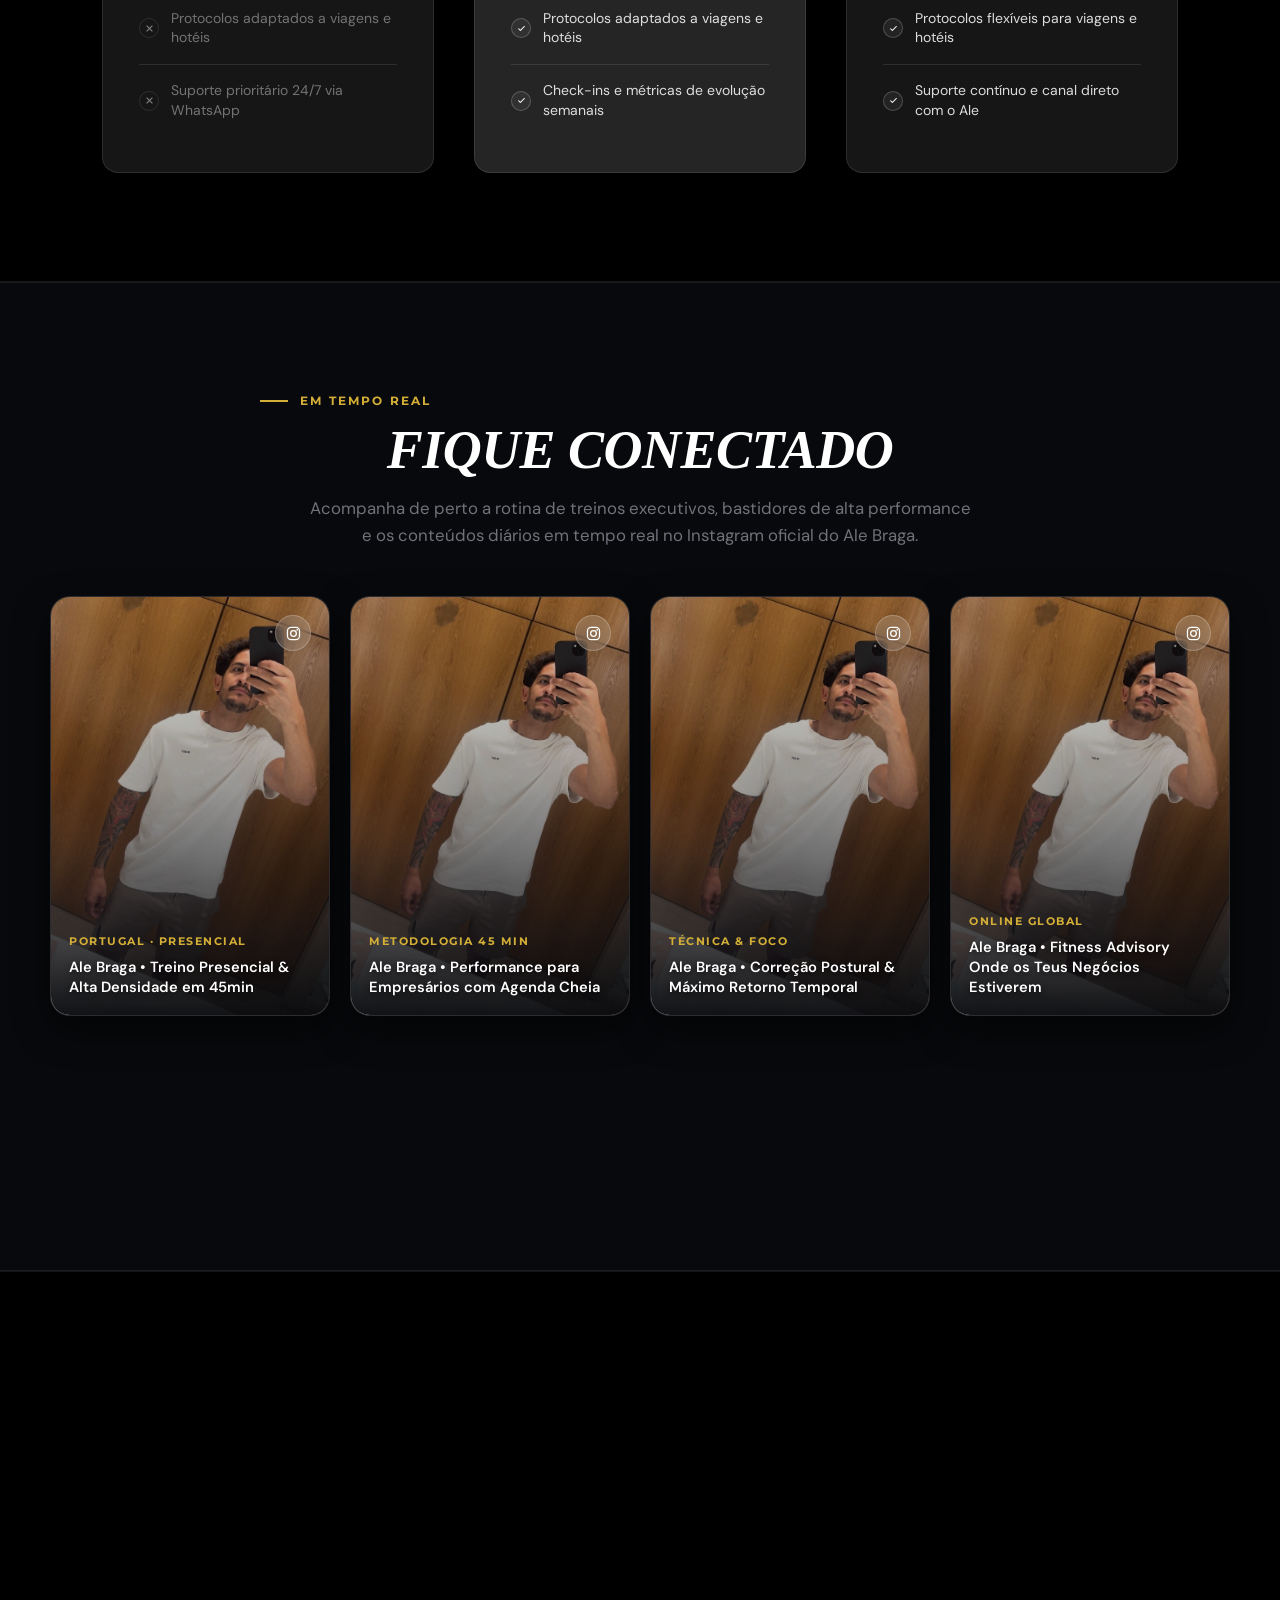
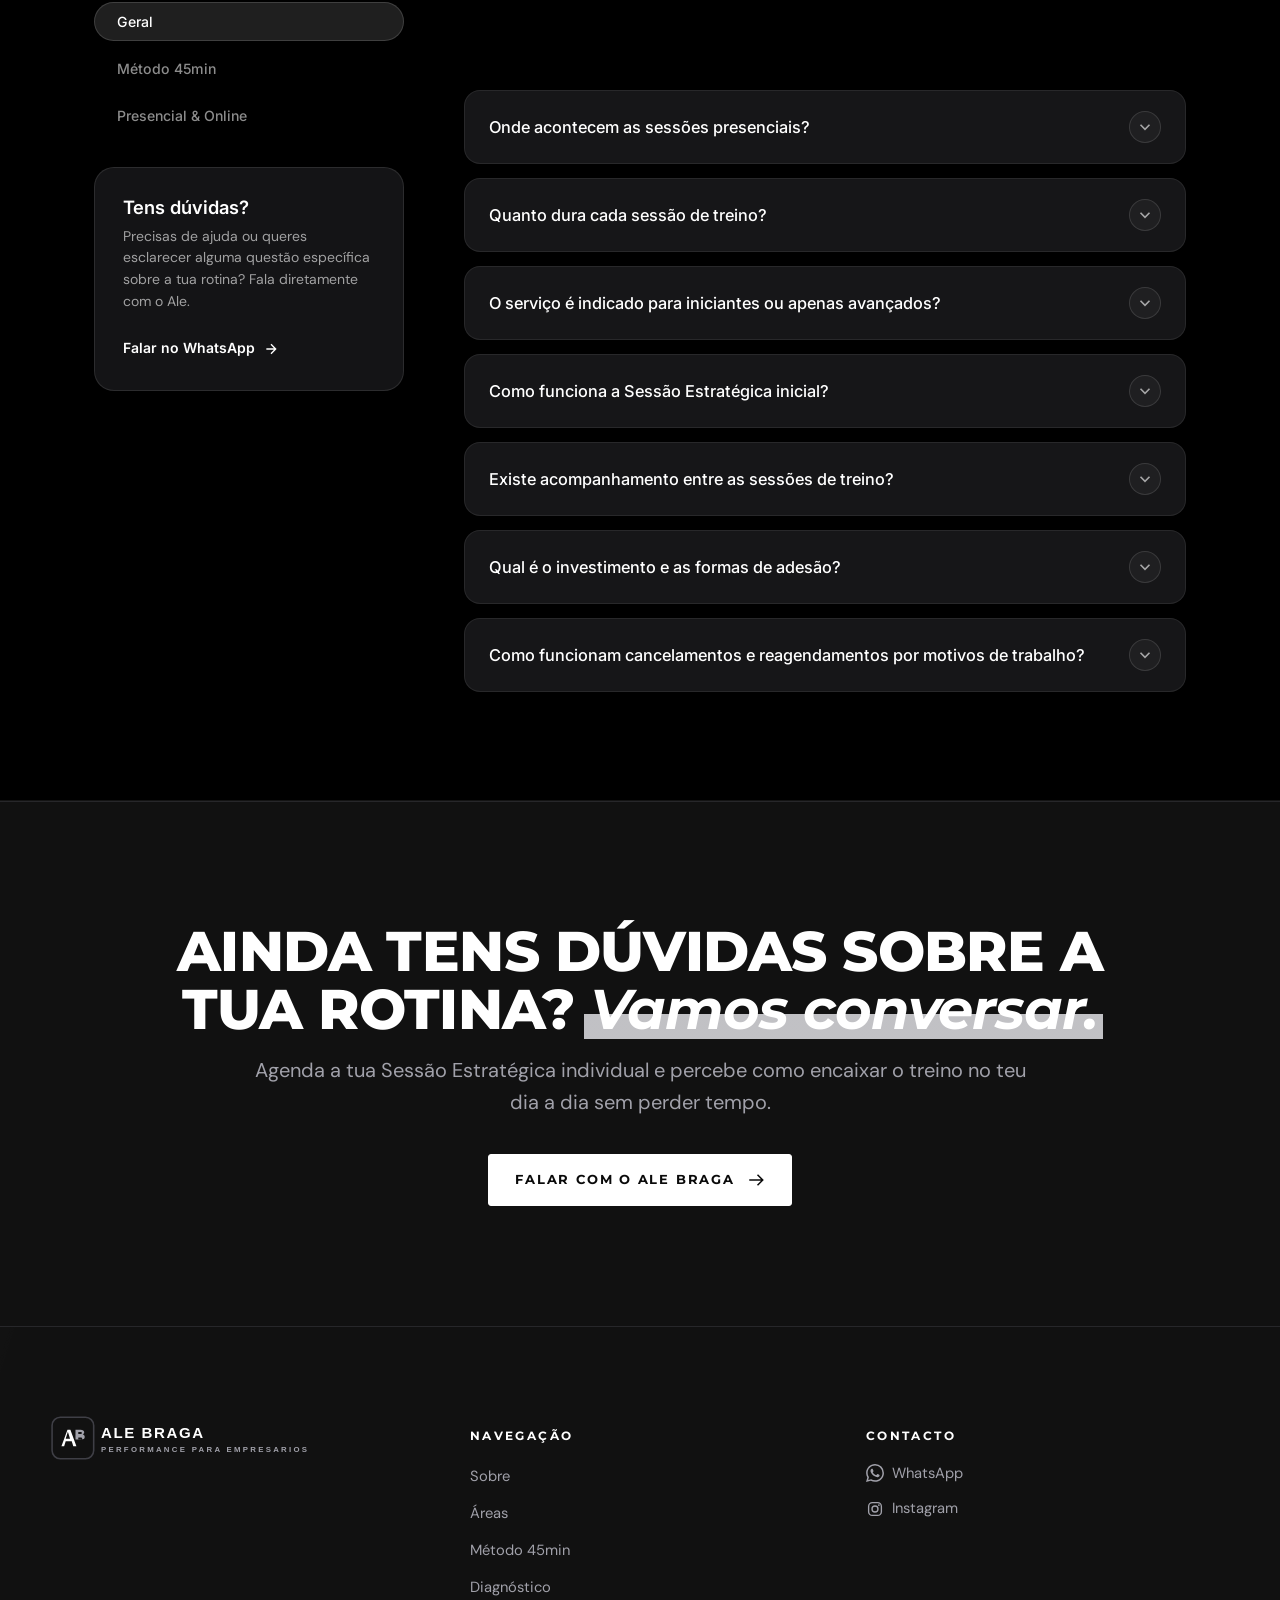
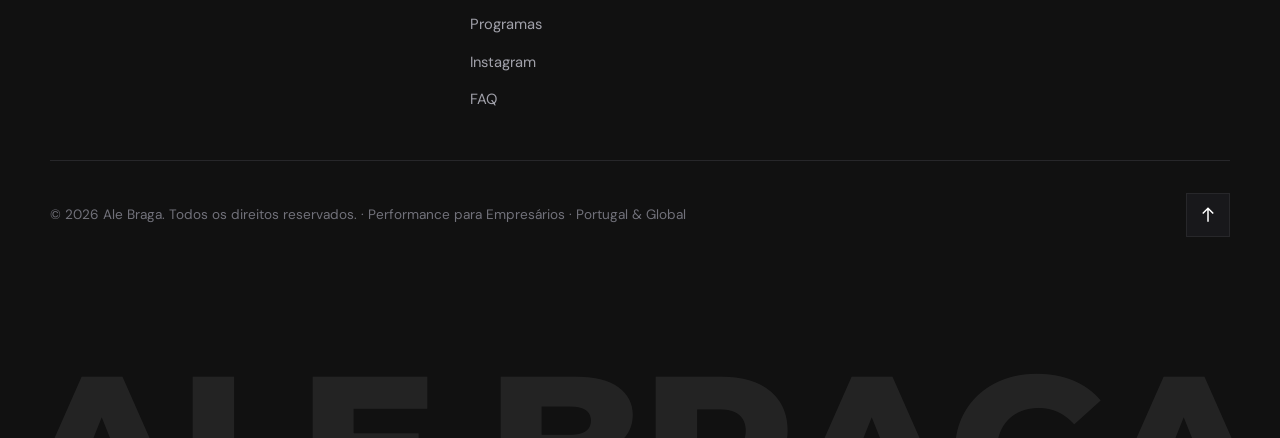
==== commit 8095fbe3: "feat: substituir secao modalidades pela secao Fique Conectado Instagram inspirada na Nova Derma" ====
--- a/index.html
+++ b/index.html
@@ -53,7 +53,7 @@
   }
   </script>
 
-  <link rel="stylesheet" href="style.css?v=20261118_v13">
+  <link rel="stylesheet" href="style.css?v=20261118_v14">
 </head>
 <body>
 
@@ -438,15 +438,94 @@
       </div>
     </section>
 
-    <!-- MODALIDADES -->
-    <section class="modes" id="modalidades" aria-labelledby="h-mod">
+    <!-- SEÇÃO INSTAGRAM / BASTIDORES & ÚLTIMAS NOTÍCIAS (ESTILO NOVA DERMA) -->
+    <section class="insta-section dark" id="instagram" aria-labelledby="h-insta">
       <div class="wrap">
-        <div class="head" data-reveal>
-          <p class="kicker">Formatos de Atendimento</p>
-          <h2 id="h-mod">Presencial em Portugal. <em>Online onde os teus negócios estiverem.</em></h2>
-          <p class="lead muted">Sessões individuais reservadas em Portugal ou consultoria executiva 100% online através da aplicação móvel.</p>
-        </div>
-        <div class="mode-grid" id="modes"></div>
+        <!-- Título e Subtítulo Centralizados Fique Conectado -->
+        <div class="insta-header" data-reveal>
+          <p class="kicker">Em Tempo Real</p>
+          <h2 id="h-insta" class="insta-title">Fique Conectado</h2>
+          <p class="lead muted insta-lead">
+            Acompanha de perto a rotina de treinos executivos, bastidores de alta performance e os conteúdos diários em tempo real no Instagram oficial do Ale Braga.
+          </p>
+        </div>
+
+        <!-- Indicador de swipe no mobile -->
+        <div class="insta-swipe-indicator" aria-hidden="true">
+          <span>👈</span> Desliza para explorar as publicações <span>👉</span>
+        </div>
+
+        <!-- 4 Cards Verticais / Estilo Reels e Posts -->
+        <div class="insta-grid">
+          <!-- Card 1 -->
+          <a href="https://www.instagram.com/eualebraga/" target="_blank" rel="noopener" class="insta-card" data-reveal style="--d:0.05s" aria-label="Abrir publicação de Ale Braga no Instagram">
+            <img src="assets/ale_braga_oficial.webp" alt="Ale Braga - Treino Presencial & Alta Densidade" loading="lazy" class="insta-img">
+            <div class="insta-overlay">
+              <div class="insta-badge" aria-hidden="true">
+                <svg viewBox="0 0 24 24"><use href="#ig"/></svg>
+              </div>
+              <div class="insta-info">
+                <span class="insta-tag">Portugal · Presencial</span>
+                <p class="insta-name">Ale Braga • Treino Presencial &amp; Alta Densidade em 45min</p>
+              </div>
+            </div>
+          </a>
+
+          <!-- Card 2 -->
+          <a href="https://www.instagram.com/eualebraga/" target="_blank" rel="noopener" class="insta-card" data-reveal style="--d:0.12s" aria-label="Abrir publicação de Ale Braga no Instagram">
+            <img src="assets/ale_real.webp" alt="Ale Braga - Rotina & Performance para Empresários" loading="lazy" class="insta-img">
+            <div class="insta-overlay">
+              <div class="insta-badge" aria-hidden="true">
+                <svg viewBox="0 0 24 24"><use href="#ig"/></svg>
+              </div>
+              <div class="insta-info">
+                <span class="insta-tag">Metodologia 45 Min</span>
+                <p class="insta-name">Ale Braga • Performance para Empresários com Agenda Cheia</p>
+              </div>
+            </div>
+          </a>
+
+          <!-- Card 3 -->
+          <a href="https://www.instagram.com/eualebraga/" target="_blank" rel="noopener" class="insta-card" data-reveal style="--d:0.19s" aria-label="Abrir publicação de Ale Braga no Instagram">
+            <img src="assets/ale_braga_full.webp" alt="Ale Braga - Correção Postural & Mobilidade" loading="lazy" class="insta-img">
+            <div class="insta-overlay">
+              <div class="insta-badge" aria-hidden="true">
+                <svg viewBox="0 0 24 24"><use href="#ig"/></svg>
+              </div>
+              <div class="insta-info">
+                <span class="insta-tag">Técnica &amp; Foco</span>
+                <p class="insta-name">Ale Braga • Correção Postural &amp; Máximo Retorno Temporal</p>
+              </div>
+            </div>
+          </a>
+
+          <!-- Card 4 -->
+          <a href="https://www.instagram.com/eualebraga/" target="_blank" rel="noopener" class="insta-card" data-reveal style="--d:0.26s" aria-label="Abrir publicação de Ale Braga no Instagram">
+            <img src="assets/ale_about.webp" alt="Ale Braga - Fitness Advisory Online Global" loading="lazy" class="insta-img">
+            <div class="insta-overlay">
+              <div class="insta-badge" aria-hidden="true">
+                <svg viewBox="0 0 24 24"><use href="#ig"/></svg>
+              </div>
+              <div class="insta-info">
+                <span class="insta-tag">Online Global</span>
+                <p class="insta-name">Ale Braga • Fitness Advisory Onde os Teus Negócios Estiverem</p>
+              </div>
+            </div>
+          </a>
+        </div>
+
+        <!-- Seguidores e Botão CTA -->
+        <div class="insta-footer" data-reveal style="--d:0.32s">
+          <p class="insta-counter">
+            <span class="insta-count-num">+ de 10 Mil Seguidores</span>
+            <span class="insta-sep">•</span>
+            <a href="https://www.instagram.com/eualebraga/" target="_blank" rel="noopener" class="insta-handle">@eualebraga</a>
+          </p>
+          <a href="https://www.instagram.com/eualebraga/" target="_blank" rel="noopener" class="btn btn-insta">
+            <svg class="insta-btn-icon" viewBox="0 0 24 24" aria-hidden="true"><use href="#ig"/></svg>
+            Seguir no Instagram
+          </a>
+        </div>
       </div>
     </section>
 
@@ -573,6 +652,6 @@
     </p>
   </noscript>
 
-  <script src="app.js?v=20261118_v13"></script>
+  <script src="app.js?v=20261118_v14"></script>
 </body>
 </html>
--- a/style.css
+++ b/style.css
@@ -754,7 +754,261 @@
 }
 
 /* ==============================================================
-   SECÇÃO 5: MODALIDADES (Superfície #F4F4F5)
+   SECÇÃO 5: INSTAGRAM / BASTIDORES & ÚLTIMAS NOTÍCIAS (ESTILO NOVA DERMA)
+   ============================================================== */
+.insta-section {
+  background: #08090C;
+  color: #FFFFFF;
+  padding-block: clamp(64px, 10vw, 108px);
+  position: relative;
+  overflow: hidden;
+  border-block: 1px solid rgba(255, 255, 255, 0.08);
+}
+.insta-header {
+  text-align: center;
+  max-width: 760px;
+  margin: 0 auto clamp(32px, 5vw, 48px) auto;
+}
+.insta-header .kicker {
+  color: #D4AF37;
+  font-family: var(--f-display);
+  font-size: 0.76rem;
+  font-weight: 700;
+  letter-spacing: 0.18em;
+  text-transform: uppercase;
+  margin-bottom: 8px;
+}
+.insta-title {
+  font-family: 'Playfair Display', 'Cormorant Garamond', Georgia, serif;
+  font-style: italic;
+  font-weight: 600;
+  font-size: clamp(34px, 4.4vw, 54px);
+  color: #FFFFFF;
+  line-height: 1.15;
+  letter-spacing: -0.01em;
+  margin: 0 0 14px 0;
+}
+.insta-lead {
+  font-size: clamp(0.96rem, 1.4vw, 1.05rem);
+  line-height: 1.6;
+  color: rgba(255, 255, 255, 0.72);
+  margin: 0 auto;
+}
+
+/* Indicador de swipe no mobile */
+.insta-swipe-indicator {
+  display: none;
+  align-items: center;
+  justify-content: center;
+  gap: 8px;
+  color: rgba(255, 255, 255, 0.55);
+  font-size: 0.78rem;
+  font-family: var(--f-display);
+  font-weight: 600;
+  letter-spacing: 0.08em;
+  text-transform: uppercase;
+  margin-bottom: 20px;
+}
+
+/* Grid no Desktop & Carrossel Swipe no Mobile */
+.insta-grid {
+  display: grid;
+  grid-template-columns: repeat(4, 1fr);
+  gap: 20px;
+  margin-bottom: 44px;
+}
+.insta-card {
+  position: relative;
+  border-radius: 20px;
+  overflow: hidden;
+  aspect-ratio: 9 / 13.5;
+  display: block;
+  text-decoration: none;
+  background: #141418;
+  border: 1px solid rgba(255, 255, 255, 0.10);
+  box-shadow: 0 14px 34px rgba(0, 0, 0, 0.55);
+  transition: transform 0.35s cubic-bezier(0.2, 0.8, 0.2, 1), box-shadow 0.35s cubic-bezier(0.2, 0.8, 0.2, 1), border-color 0.3s ease;
+}
+.insta-card:hover {
+  transform: translateY(-8px);
+  border-color: rgba(255, 255, 255, 0.35);
+  box-shadow: 0 22px 50px rgba(0, 0, 0, 0.75), 0 0 25px rgba(255, 255, 255, 0.08);
+}
+.insta-img {
+  width: 100%;
+  height: 100%;
+  object-fit: cover;
+  display: block;
+  transition: transform 0.6s cubic-bezier(0.2, 0.8, 0.2, 1);
+}
+.insta-card:hover .insta-img {
+  transform: scale(1.05);
+}
+.insta-overlay {
+  position: absolute;
+  inset: 0;
+  background: linear-gradient(180deg, rgba(8, 9, 12, 0.15) 0%, rgba(8, 9, 12, 0.35) 45%, rgba(6, 7, 10, 0.95) 100%);
+  display: flex;
+  flex-direction: column;
+  justify-content: space-between;
+  padding: 18px;
+  box-sizing: border-box;
+}
+.insta-badge {
+  align-self: flex-end;
+  width: 36px;
+  height: 36px;
+  background: rgba(255, 255, 255, 0.16);
+  backdrop-filter: blur(10px);
+  -webkit-backdrop-filter: blur(10px);
+  border: 1px solid rgba(255, 255, 255, 0.22);
+  border-radius: 50%;
+  display: flex;
+  align-items: center;
+  justify-content: center;
+  color: #FFFFFF;
+  transition: background 0.25s, transform 0.25s;
+}
+.insta-badge svg {
+  width: 17px;
+  height: 17px;
+}
+.insta-card:hover .insta-badge {
+  background: rgba(255, 255, 255, 0.32);
+  transform: scale(1.08);
+}
+.insta-info {
+  display: flex;
+  flex-direction: column;
+  gap: 6px;
+}
+.insta-tag {
+  font-family: var(--f-display);
+  font-size: 0.68rem;
+  font-weight: 700;
+  letter-spacing: 0.14em;
+  text-transform: uppercase;
+  color: #D4AF37;
+}
+.insta-name {
+  color: #FFFFFF;
+  font-family: var(--f-body);
+  font-size: 0.92rem;
+  font-weight: 600;
+  line-height: 1.38;
+  text-shadow: 0 2px 6px rgba(0, 0, 0, 0.7);
+  margin: 0;
+}
+
+/* Footer / Seguidores & Botão */
+.insta-footer {
+  text-align: center;
+}
+.insta-counter {
+  font-family: var(--f-display);
+  font-size: clamp(1rem, 1.5vw, 1.15rem);
+  color: #FFFFFF;
+  margin: 0 0 20px 0;
+}
+.insta-count-num {
+  font-weight: 700;
+  color: #E2E8F0;
+  letter-spacing: 0.02em;
+}
+.insta-sep {
+  color: rgba(255, 255, 255, 0.35);
+  margin: 0 10px;
+}
+.insta-handle {
+  color: #FFFFFF;
+  font-weight: 700;
+  text-decoration: underline;
+  text-underline-offset: 4px;
+  transition: color 0.2s;
+}
+.insta-handle:hover {
+  color: #D4AF37;
+}
+.btn-insta {
+  display: inline-flex;
+  align-items: center;
+  justify-content: center;
+  gap: 10px;
+  background: linear-gradient(135deg, #4F46E5 0%, #7C3AED 45%, #DB2777 100%) !important;
+  color: #FFFFFF !important;
+  padding: 14px 34px !important;
+  border-radius: 999px !important;
+  font-family: var(--f-display) !important;
+  font-weight: 700 !important;
+  font-size: 0.86rem !important;
+  letter-spacing: 0.1em !important;
+  text-transform: uppercase !important;
+  text-decoration: none !important;
+  border: 1px solid rgba(255, 255, 255, 0.2) !important;
+  box-shadow: 0 10px 28px rgba(124, 58, 237, 0.38) !important;
+  transition: transform 0.25s, box-shadow 0.25s, filter 0.25s !important;
+}
+.btn-insta:hover {
+  transform: translateY(-2px);
+  filter: brightness(1.1);
+  box-shadow: 0 14px 36px rgba(219, 39, 119, 0.45) !important;
+}
+.insta-btn-icon {
+  width: 17px;
+  height: 17px;
+  fill: none;
+  stroke: currentColor;
+  stroke-width: 2;
+}
+
+/* Tablet & Mobile Responsiveness */
+@media screen and (max-width: 991px) {
+  .insta-swipe-indicator {
+    display: flex;
+  }
+  .insta-grid {
+    display: flex !important;
+    grid-template-columns: none !important;
+    overflow-x: auto !important;
+    scroll-snap-type: x mandatory !important;
+    -webkit-overflow-scrolling: touch !important;
+    gap: 16px !important;
+    padding: 10px 16px 24px 16px !important;
+    margin-left: -16px !important;
+    margin-right: -16px !important;
+    scrollbar-width: none !important;
+  }
+  .insta-grid::-webkit-scrollbar {
+    display: none !important;
+  }
+  .insta-card {
+    flex: 0 0 240px !important;
+    width: 240px !important;
+    min-width: 240px !important;
+    scroll-snap-align: center !important;
+    border-radius: 18px !important;
+    aspect-ratio: 9 / 13.5 !important;
+  }
+  .insta-name {
+    font-size: 0.88rem !important;
+  }
+}
+@media screen and (max-width: 600px) {
+  .insta-card {
+    flex: 0 0 220px !important;
+    width: 220px !important;
+    min-width: 220px !important;
+  }
+  .btn-insta {
+    width: 100% !important;
+    max-width: 320px !important;
+    padding: 14px 24px !important;
+    font-size: 0.8rem !important;
+  }
+}
+
+/* ==============================================================
+   MODES (MANTIDO PARA RETROCOMPATIBILIDADE SE NECESSÁRIO)
    ============================================================== */
 .modes {
   background: #F4F4F5;
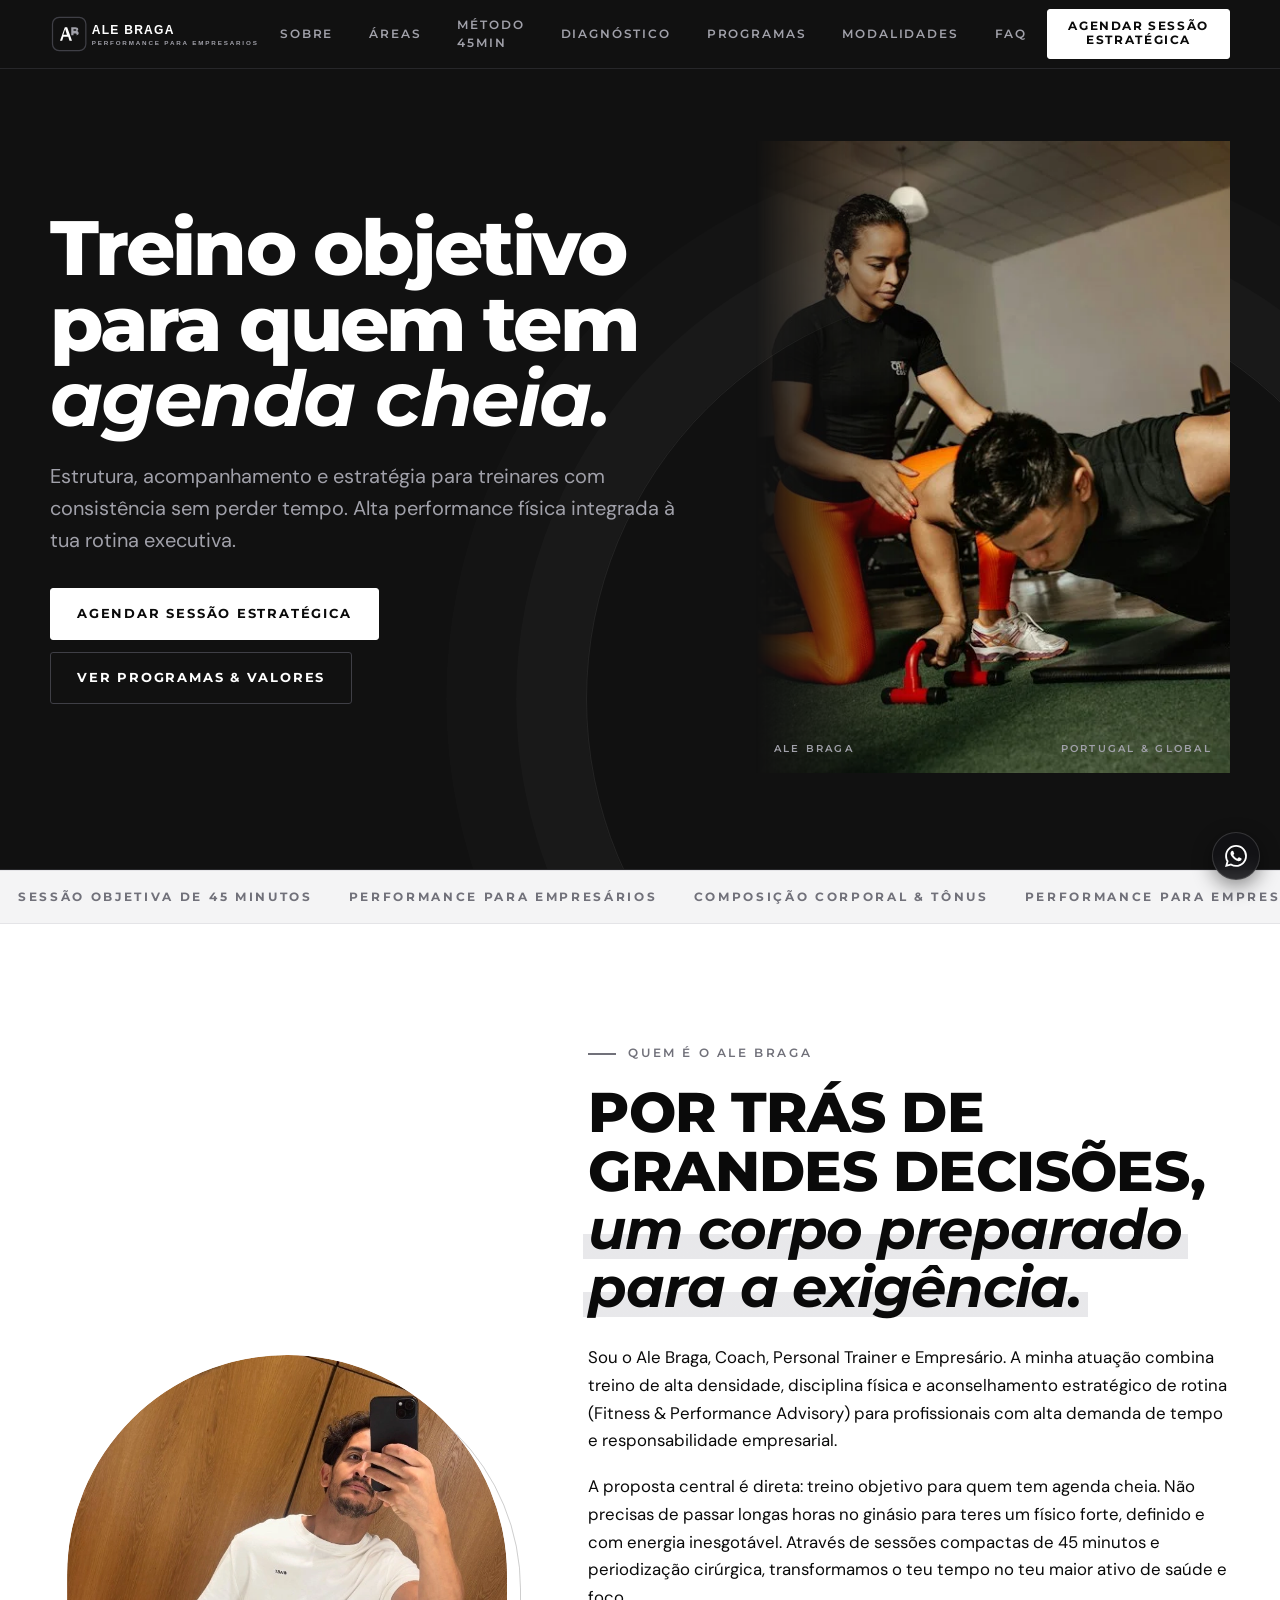
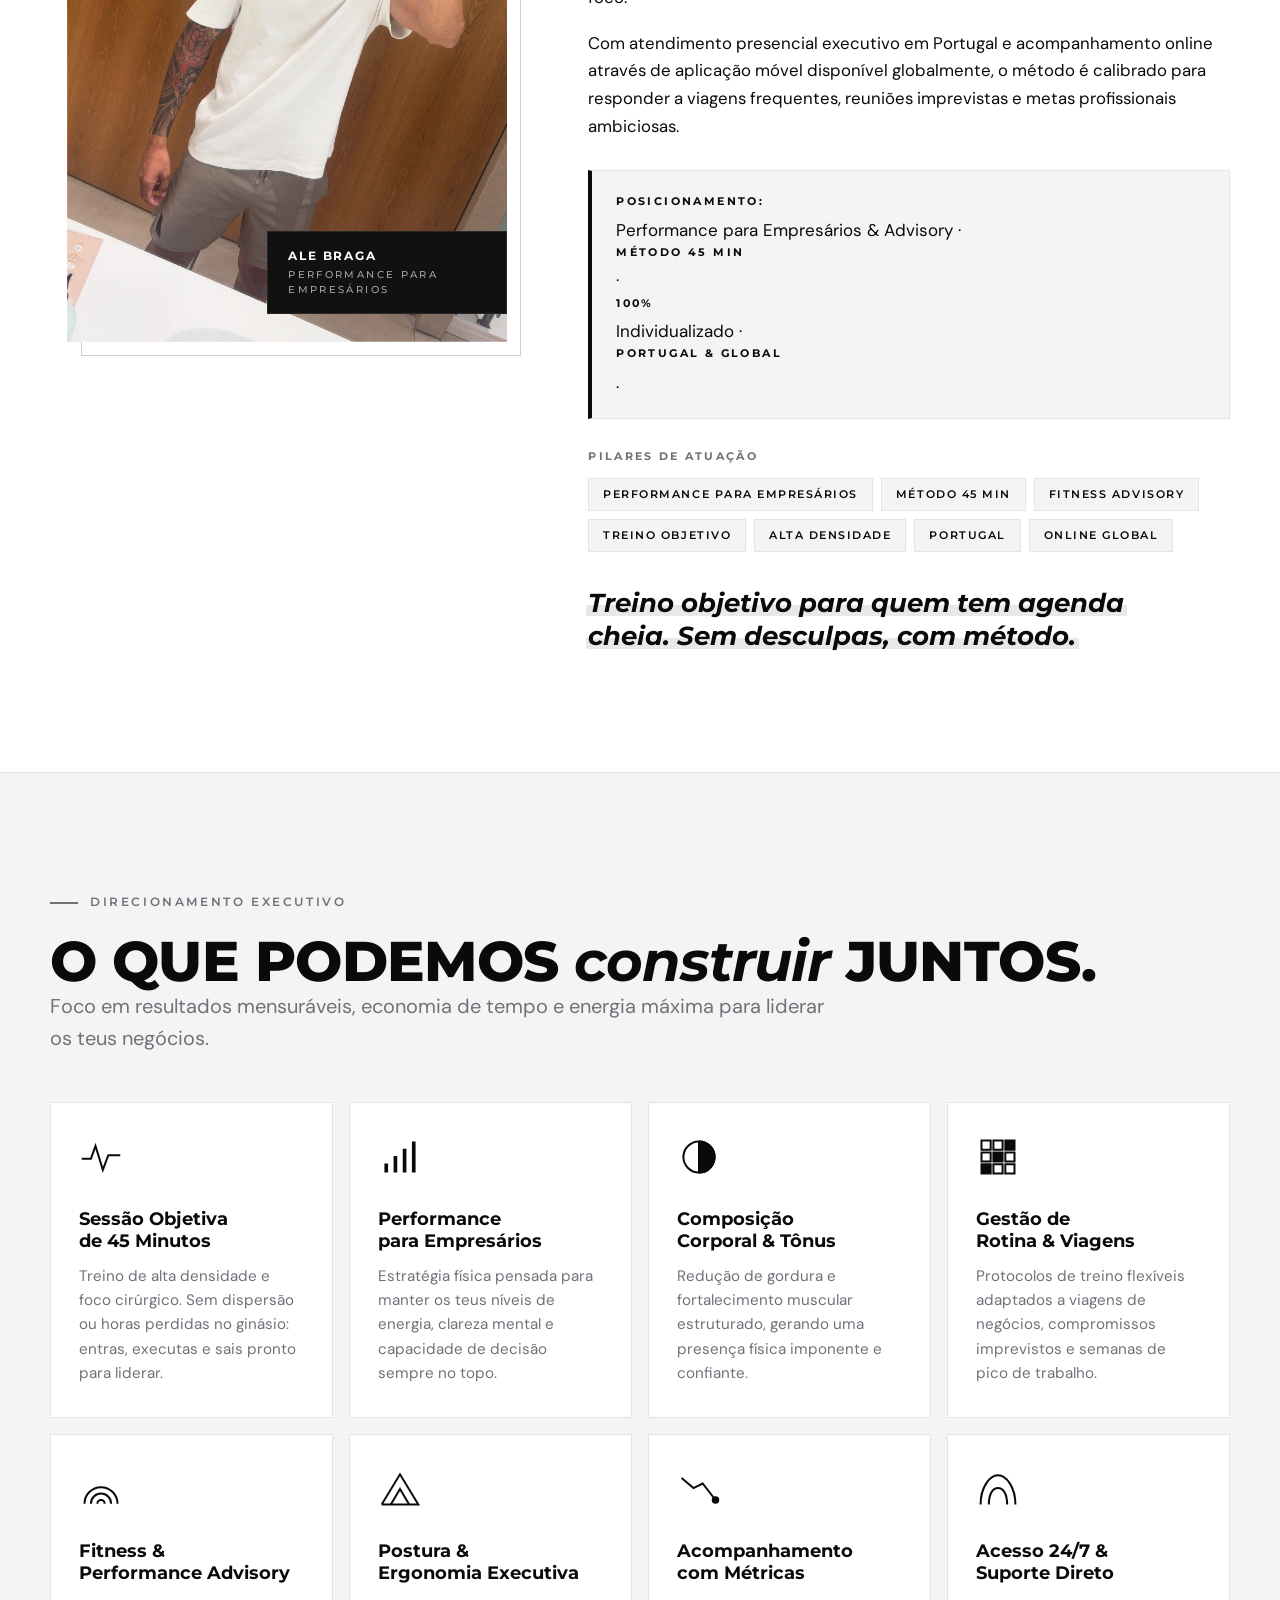
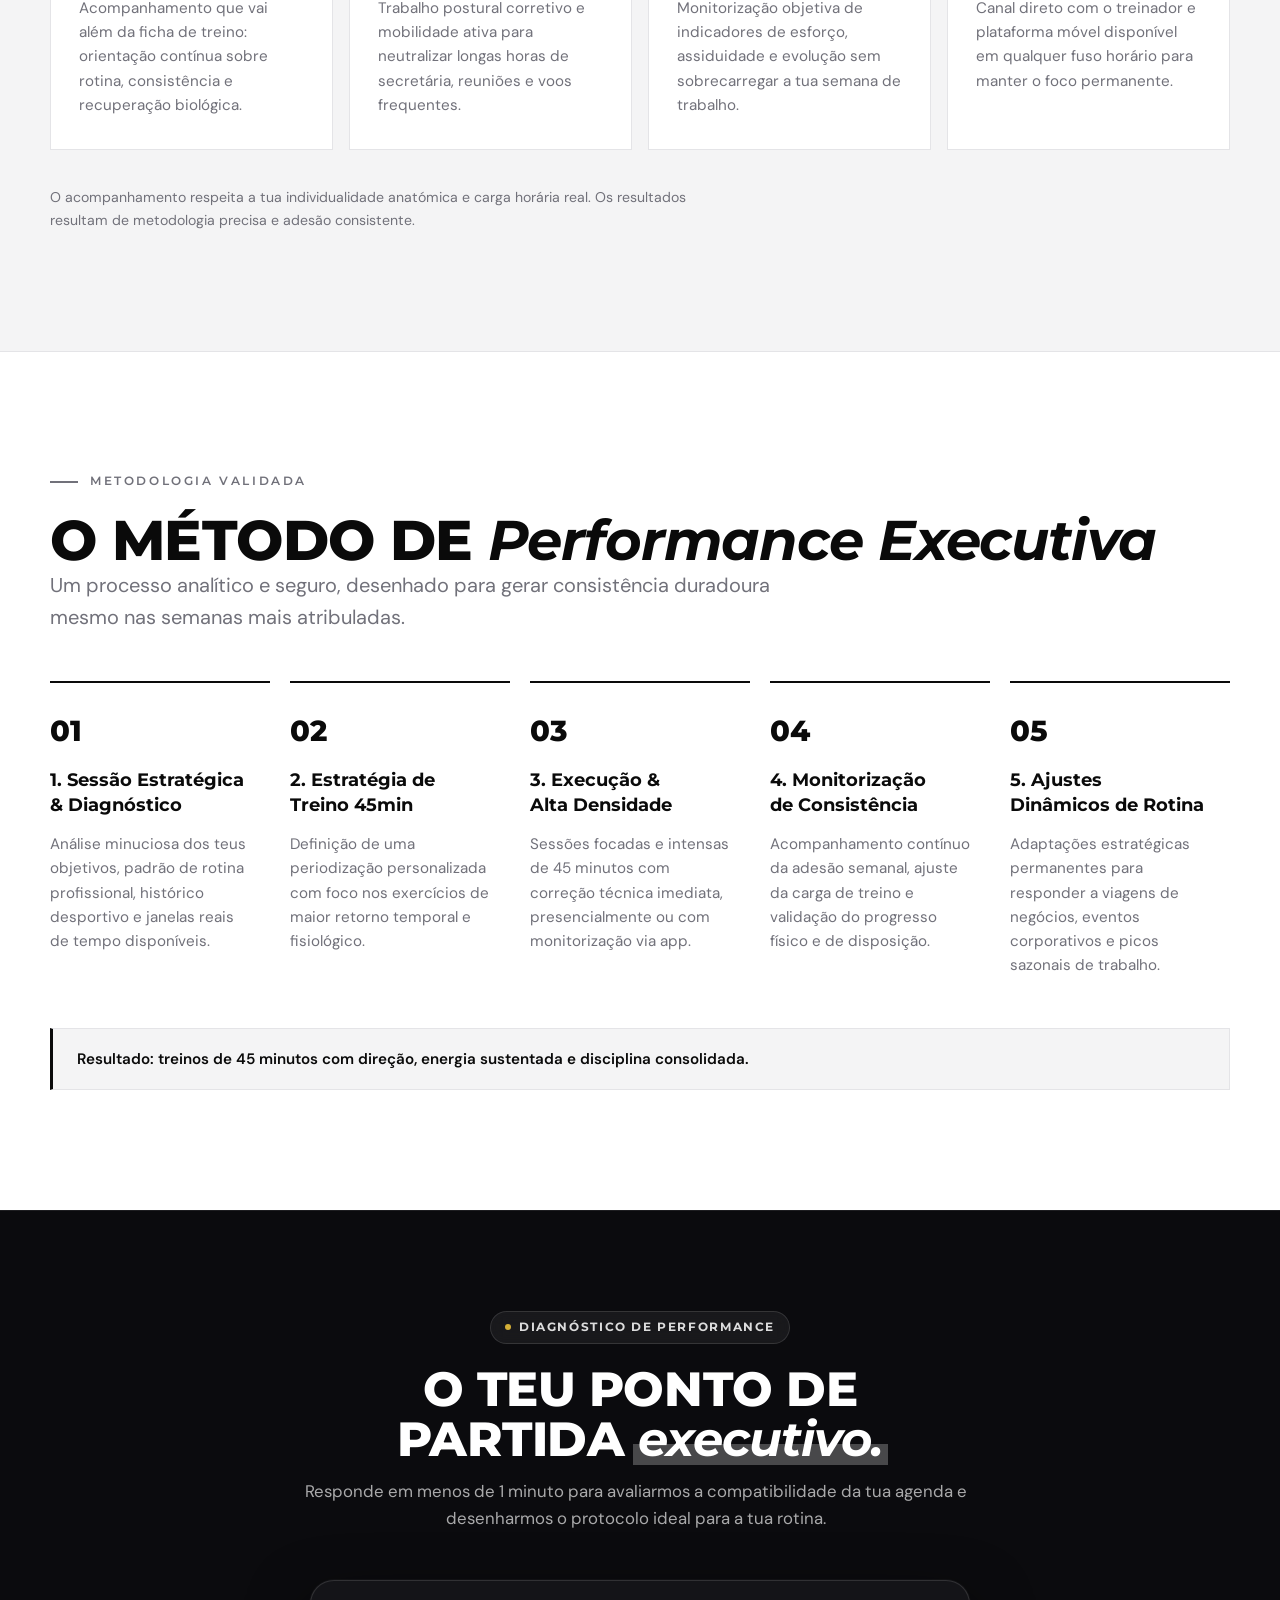
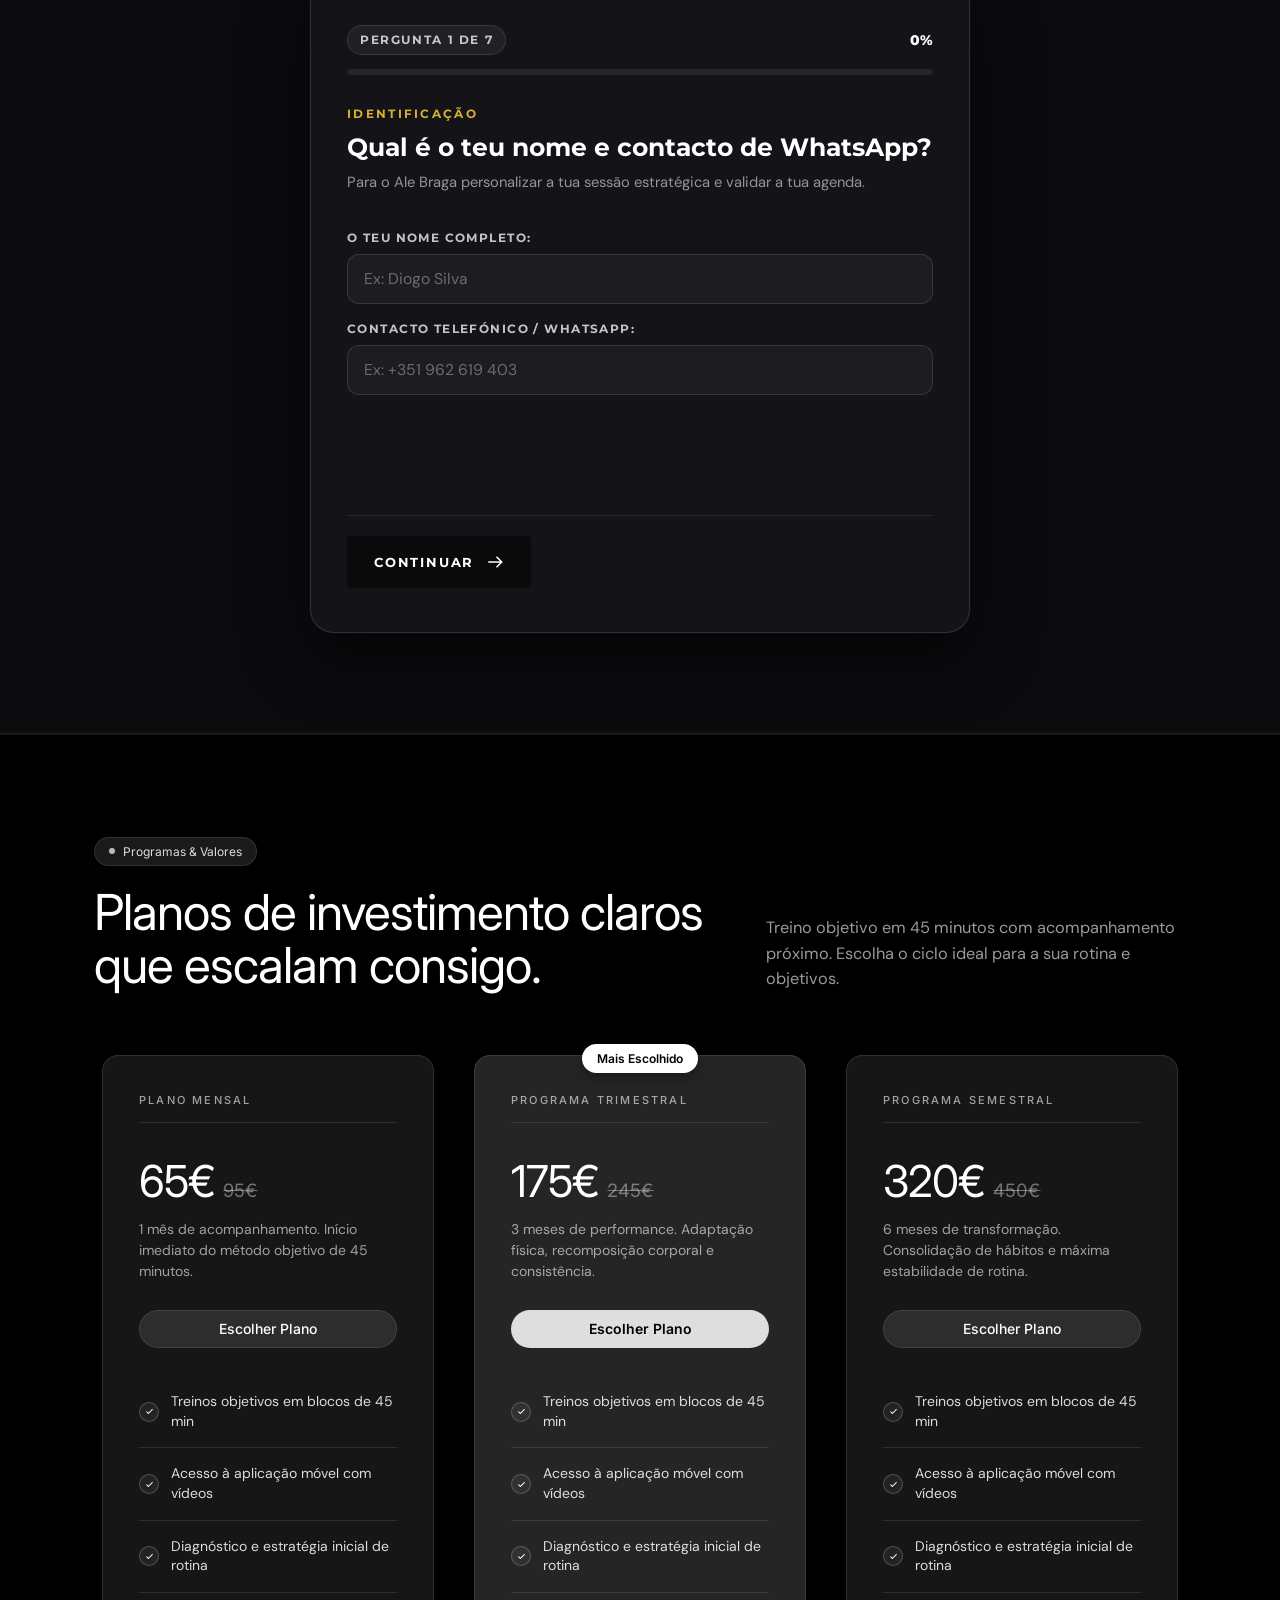
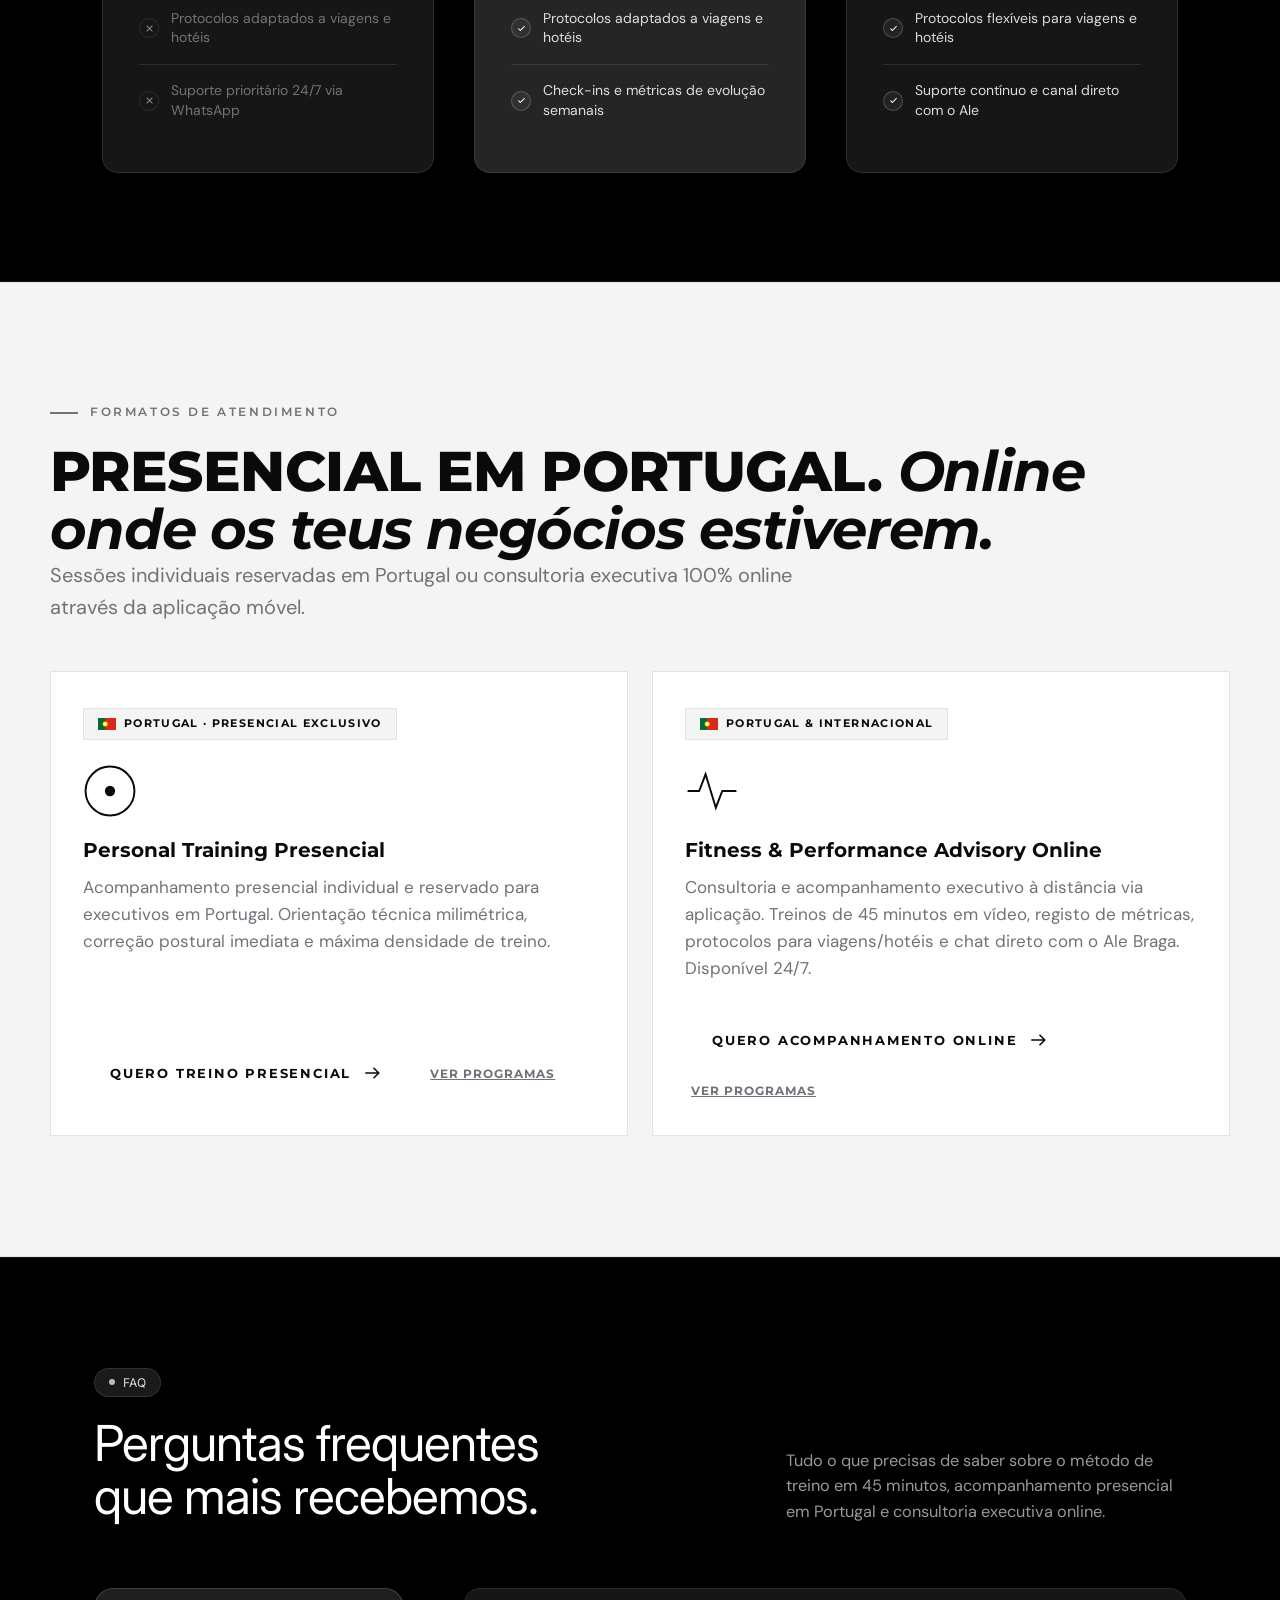
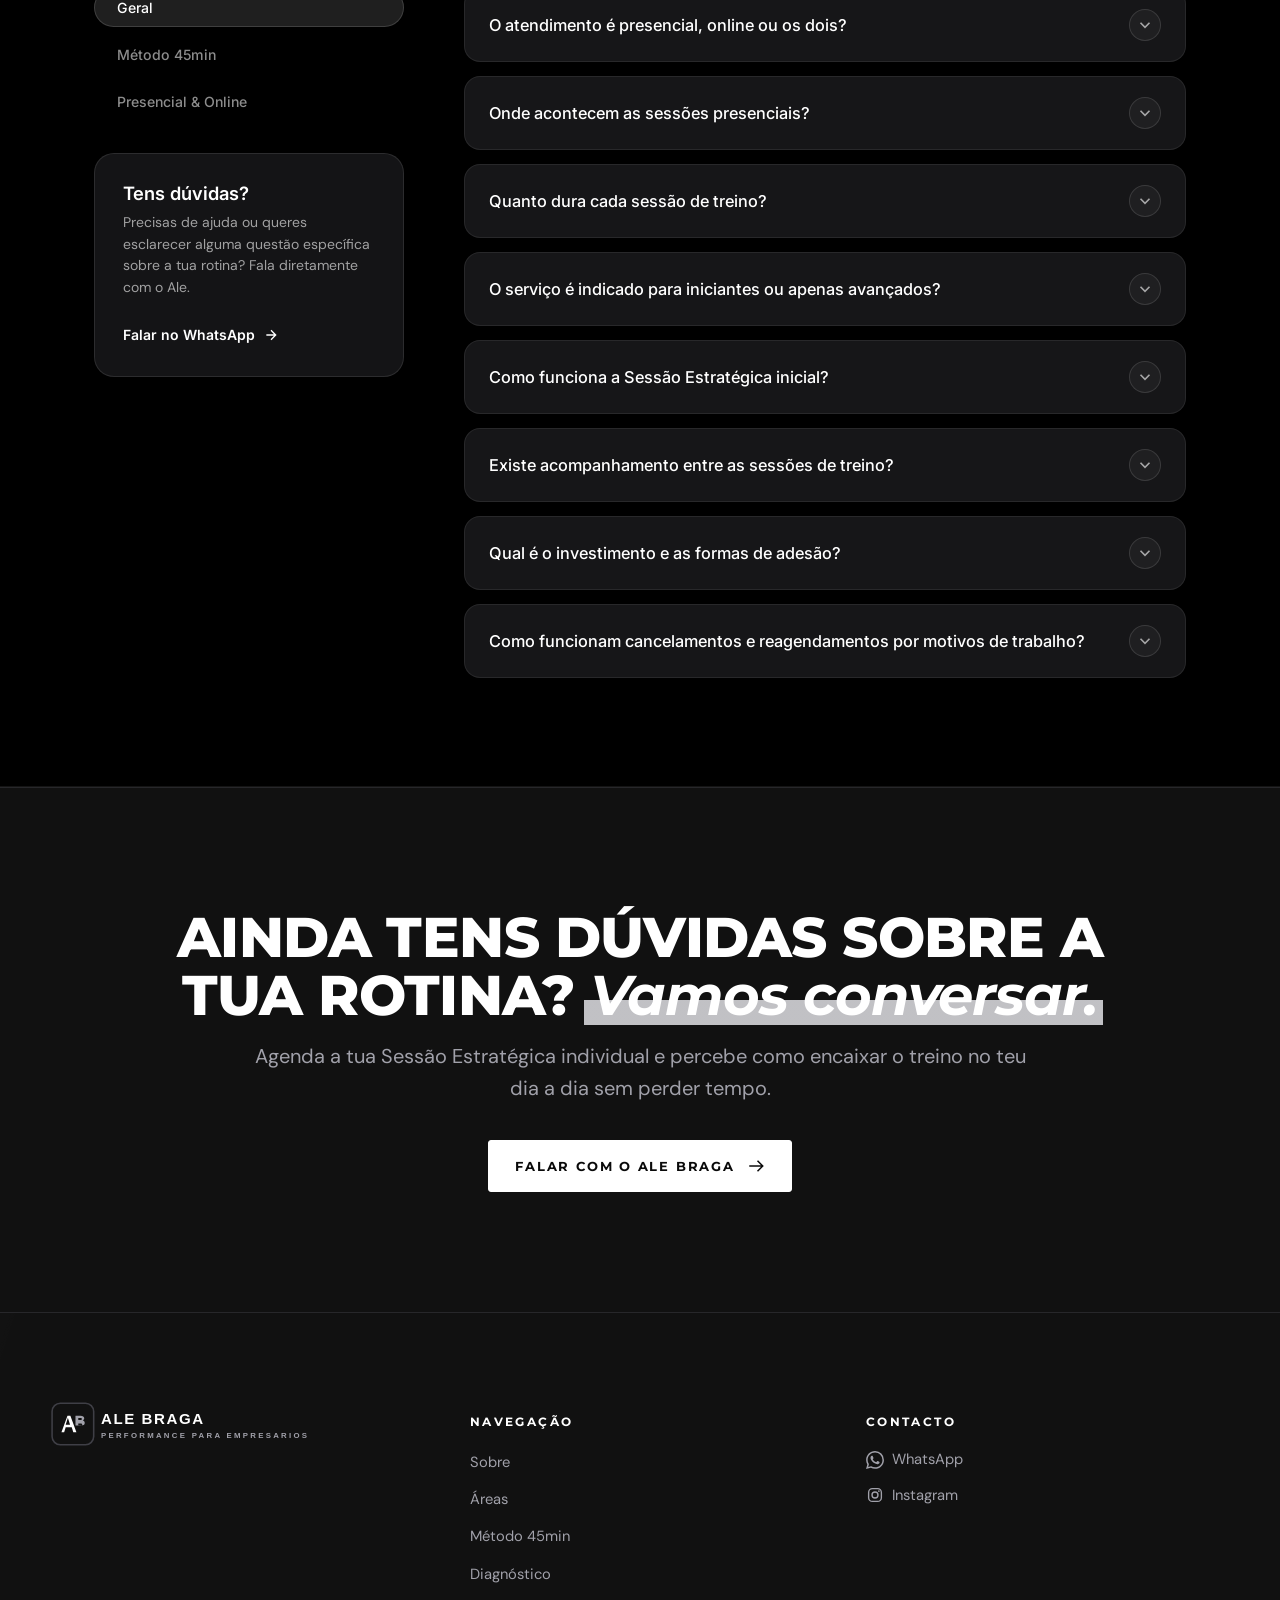
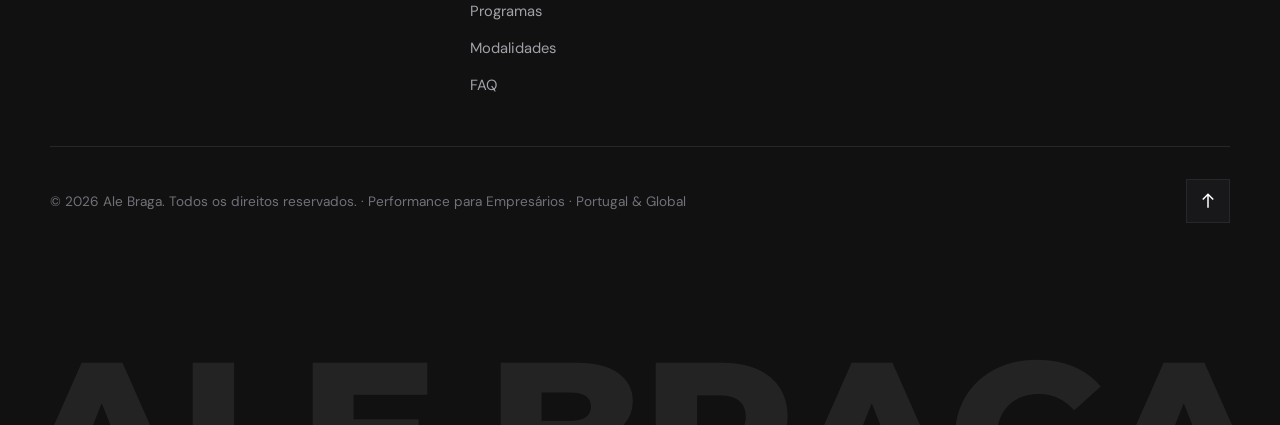
==== commit e4f9d3fd: "revert: restaurar secao Formatos de Atendimento original a partir do backup" ====
--- a/index.html
+++ b/index.html
@@ -53,7 +53,7 @@
   }
   </script>
 
-  <link rel="stylesheet" href="style.css?v=20261118_v14">
+  <link rel="stylesheet" href="style.css?v=20261118_v15">
 </head>
 <body>
 
@@ -438,94 +438,15 @@
       </div>
     </section>
 
-    <!-- SEÇÃO INSTAGRAM / BASTIDORES & ÚLTIMAS NOTÍCIAS (ESTILO NOVA DERMA) -->
-    <section class="insta-section dark" id="instagram" aria-labelledby="h-insta">
-      <div class="wrap">
-        <!-- Título e Subtítulo Centralizados Fique Conectado -->
-        <div class="insta-header" data-reveal>
-          <p class="kicker">Em Tempo Real</p>
-          <h2 id="h-insta" class="insta-title">Fique Conectado</h2>
-          <p class="lead muted insta-lead">
-            Acompanha de perto a rotina de treinos executivos, bastidores de alta performance e os conteúdos diários em tempo real no Instagram oficial do Ale Braga.
-          </p>
-        </div>
-
-        <!-- Indicador de swipe no mobile -->
-        <div class="insta-swipe-indicator" aria-hidden="true">
-          <span>👈</span> Desliza para explorar as publicações <span>👉</span>
-        </div>
-
-        <!-- 4 Cards Verticais / Estilo Reels e Posts -->
-        <div class="insta-grid">
-          <!-- Card 1 -->
-          <a href="https://www.instagram.com/eualebraga/" target="_blank" rel="noopener" class="insta-card" data-reveal style="--d:0.05s" aria-label="Abrir publicação de Ale Braga no Instagram">
-            <img src="assets/ale_braga_oficial.webp" alt="Ale Braga - Treino Presencial & Alta Densidade" loading="lazy" class="insta-img">
-            <div class="insta-overlay">
-              <div class="insta-badge" aria-hidden="true">
-                <svg viewBox="0 0 24 24"><use href="#ig"/></svg>
-              </div>
-              <div class="insta-info">
-                <span class="insta-tag">Portugal · Presencial</span>
-                <p class="insta-name">Ale Braga • Treino Presencial &amp; Alta Densidade em 45min</p>
-              </div>
-            </div>
-          </a>
-
-          <!-- Card 2 -->
-          <a href="https://www.instagram.com/eualebraga/" target="_blank" rel="noopener" class="insta-card" data-reveal style="--d:0.12s" aria-label="Abrir publicação de Ale Braga no Instagram">
-            <img src="assets/ale_real.webp" alt="Ale Braga - Rotina & Performance para Empresários" loading="lazy" class="insta-img">
-            <div class="insta-overlay">
-              <div class="insta-badge" aria-hidden="true">
-                <svg viewBox="0 0 24 24"><use href="#ig"/></svg>
-              </div>
-              <div class="insta-info">
-                <span class="insta-tag">Metodologia 45 Min</span>
-                <p class="insta-name">Ale Braga • Performance para Empresários com Agenda Cheia</p>
-              </div>
-            </div>
-          </a>
-
-          <!-- Card 3 -->
-          <a href="https://www.instagram.com/eualebraga/" target="_blank" rel="noopener" class="insta-card" data-reveal style="--d:0.19s" aria-label="Abrir publicação de Ale Braga no Instagram">
-            <img src="assets/ale_braga_full.webp" alt="Ale Braga - Correção Postural & Mobilidade" loading="lazy" class="insta-img">
-            <div class="insta-overlay">
-              <div class="insta-badge" aria-hidden="true">
-                <svg viewBox="0 0 24 24"><use href="#ig"/></svg>
-              </div>
-              <div class="insta-info">
-                <span class="insta-tag">Técnica &amp; Foco</span>
-                <p class="insta-name">Ale Braga • Correção Postural &amp; Máximo Retorno Temporal</p>
-              </div>
-            </div>
-          </a>
-
-          <!-- Card 4 -->
-          <a href="https://www.instagram.com/eualebraga/" target="_blank" rel="noopener" class="insta-card" data-reveal style="--d:0.26s" aria-label="Abrir publicação de Ale Braga no Instagram">
-            <img src="assets/ale_about.webp" alt="Ale Braga - Fitness Advisory Online Global" loading="lazy" class="insta-img">
-            <div class="insta-overlay">
-              <div class="insta-badge" aria-hidden="true">
-                <svg viewBox="0 0 24 24"><use href="#ig"/></svg>
-              </div>
-              <div class="insta-info">
-                <span class="insta-tag">Online Global</span>
-                <p class="insta-name">Ale Braga • Fitness Advisory Onde os Teus Negócios Estiverem</p>
-              </div>
-            </div>
-          </a>
-        </div>
-
-        <!-- Seguidores e Botão CTA -->
-        <div class="insta-footer" data-reveal style="--d:0.32s">
-          <p class="insta-counter">
-            <span class="insta-count-num">+ de 10 Mil Seguidores</span>
-            <span class="insta-sep">•</span>
-            <a href="https://www.instagram.com/eualebraga/" target="_blank" rel="noopener" class="insta-handle">@eualebraga</a>
-          </p>
-          <a href="https://www.instagram.com/eualebraga/" target="_blank" rel="noopener" class="btn btn-insta">
-            <svg class="insta-btn-icon" viewBox="0 0 24 24" aria-hidden="true"><use href="#ig"/></svg>
-            Seguir no Instagram
-          </a>
-        </div>
+    <!-- MODALIDADES -->
+    <section class="modes" id="modalidades" aria-labelledby="h-mod">
+      <div class="wrap">
+        <div class="head" data-reveal>
+          <p class="kicker">Formatos de Atendimento</p>
+          <h2 id="h-mod">Presencial em Portugal. <em>Online onde os teus negócios estiverem.</em></h2>
+          <p class="lead muted">Sessões individuais reservadas em Portugal ou consultoria executiva 100% online através da aplicação móvel.</p>
+        </div>
+        <div class="mode-grid" id="modes"></div>
       </div>
     </section>
 
@@ -652,6 +573,6 @@
     </p>
   </noscript>
 
-  <script src="app.js?v=20261118_v14"></script>
+  <script src="app.js?v=20261118_v15"></script>
 </body>
 </html>
--- a/style.css
+++ b/style.css
@@ -754,261 +754,7 @@
 }
 
 /* ==============================================================
-   SECÇÃO 5: INSTAGRAM / BASTIDORES & ÚLTIMAS NOTÍCIAS (ESTILO NOVA DERMA)
-   ============================================================== */
-.insta-section {
-  background: #08090C;
-  color: #FFFFFF;
-  padding-block: clamp(64px, 10vw, 108px);
-  position: relative;
-  overflow: hidden;
-  border-block: 1px solid rgba(255, 255, 255, 0.08);
-}
-.insta-header {
-  text-align: center;
-  max-width: 760px;
-  margin: 0 auto clamp(32px, 5vw, 48px) auto;
-}
-.insta-header .kicker {
-  color: #D4AF37;
-  font-family: var(--f-display);
-  font-size: 0.76rem;
-  font-weight: 700;
-  letter-spacing: 0.18em;
-  text-transform: uppercase;
-  margin-bottom: 8px;
-}
-.insta-title {
-  font-family: 'Playfair Display', 'Cormorant Garamond', Georgia, serif;
-  font-style: italic;
-  font-weight: 600;
-  font-size: clamp(34px, 4.4vw, 54px);
-  color: #FFFFFF;
-  line-height: 1.15;
-  letter-spacing: -0.01em;
-  margin: 0 0 14px 0;
-}
-.insta-lead {
-  font-size: clamp(0.96rem, 1.4vw, 1.05rem);
-  line-height: 1.6;
-  color: rgba(255, 255, 255, 0.72);
-  margin: 0 auto;
-}
-
-/* Indicador de swipe no mobile */
-.insta-swipe-indicator {
-  display: none;
-  align-items: center;
-  justify-content: center;
-  gap: 8px;
-  color: rgba(255, 255, 255, 0.55);
-  font-size: 0.78rem;
-  font-family: var(--f-display);
-  font-weight: 600;
-  letter-spacing: 0.08em;
-  text-transform: uppercase;
-  margin-bottom: 20px;
-}
-
-/* Grid no Desktop & Carrossel Swipe no Mobile */
-.insta-grid {
-  display: grid;
-  grid-template-columns: repeat(4, 1fr);
-  gap: 20px;
-  margin-bottom: 44px;
-}
-.insta-card {
-  position: relative;
-  border-radius: 20px;
-  overflow: hidden;
-  aspect-ratio: 9 / 13.5;
-  display: block;
-  text-decoration: none;
-  background: #141418;
-  border: 1px solid rgba(255, 255, 255, 0.10);
-  box-shadow: 0 14px 34px rgba(0, 0, 0, 0.55);
-  transition: transform 0.35s cubic-bezier(0.2, 0.8, 0.2, 1), box-shadow 0.35s cubic-bezier(0.2, 0.8, 0.2, 1), border-color 0.3s ease;
-}
-.insta-card:hover {
-  transform: translateY(-8px);
-  border-color: rgba(255, 255, 255, 0.35);
-  box-shadow: 0 22px 50px rgba(0, 0, 0, 0.75), 0 0 25px rgba(255, 255, 255, 0.08);
-}
-.insta-img {
-  width: 100%;
-  height: 100%;
-  object-fit: cover;
-  display: block;
-  transition: transform 0.6s cubic-bezier(0.2, 0.8, 0.2, 1);
-}
-.insta-card:hover .insta-img {
-  transform: scale(1.05);
-}
-.insta-overlay {
-  position: absolute;
-  inset: 0;
-  background: linear-gradient(180deg, rgba(8, 9, 12, 0.15) 0%, rgba(8, 9, 12, 0.35) 45%, rgba(6, 7, 10, 0.95) 100%);
-  display: flex;
-  flex-direction: column;
-  justify-content: space-between;
-  padding: 18px;
-  box-sizing: border-box;
-}
-.insta-badge {
-  align-self: flex-end;
-  width: 36px;
-  height: 36px;
-  background: rgba(255, 255, 255, 0.16);
-  backdrop-filter: blur(10px);
-  -webkit-backdrop-filter: blur(10px);
-  border: 1px solid rgba(255, 255, 255, 0.22);
-  border-radius: 50%;
-  display: flex;
-  align-items: center;
-  justify-content: center;
-  color: #FFFFFF;
-  transition: background 0.25s, transform 0.25s;
-}
-.insta-badge svg {
-  width: 17px;
-  height: 17px;
-}
-.insta-card:hover .insta-badge {
-  background: rgba(255, 255, 255, 0.32);
-  transform: scale(1.08);
-}
-.insta-info {
-  display: flex;
-  flex-direction: column;
-  gap: 6px;
-}
-.insta-tag {
-  font-family: var(--f-display);
-  font-size: 0.68rem;
-  font-weight: 700;
-  letter-spacing: 0.14em;
-  text-transform: uppercase;
-  color: #D4AF37;
-}
-.insta-name {
-  color: #FFFFFF;
-  font-family: var(--f-body);
-  font-size: 0.92rem;
-  font-weight: 600;
-  line-height: 1.38;
-  text-shadow: 0 2px 6px rgba(0, 0, 0, 0.7);
-  margin: 0;
-}
-
-/* Footer / Seguidores & Botão */
-.insta-footer {
-  text-align: center;
-}
-.insta-counter {
-  font-family: var(--f-display);
-  font-size: clamp(1rem, 1.5vw, 1.15rem);
-  color: #FFFFFF;
-  margin: 0 0 20px 0;
-}
-.insta-count-num {
-  font-weight: 700;
-  color: #E2E8F0;
-  letter-spacing: 0.02em;
-}
-.insta-sep {
-  color: rgba(255, 255, 255, 0.35);
-  margin: 0 10px;
-}
-.insta-handle {
-  color: #FFFFFF;
-  font-weight: 700;
-  text-decoration: underline;
-  text-underline-offset: 4px;
-  transition: color 0.2s;
-}
-.insta-handle:hover {
-  color: #D4AF37;
-}
-.btn-insta {
-  display: inline-flex;
-  align-items: center;
-  justify-content: center;
-  gap: 10px;
-  background: linear-gradient(135deg, #4F46E5 0%, #7C3AED 45%, #DB2777 100%) !important;
-  color: #FFFFFF !important;
-  padding: 14px 34px !important;
-  border-radius: 999px !important;
-  font-family: var(--f-display) !important;
-  font-weight: 700 !important;
-  font-size: 0.86rem !important;
-  letter-spacing: 0.1em !important;
-  text-transform: uppercase !important;
-  text-decoration: none !important;
-  border: 1px solid rgba(255, 255, 255, 0.2) !important;
-  box-shadow: 0 10px 28px rgba(124, 58, 237, 0.38) !important;
-  transition: transform 0.25s, box-shadow 0.25s, filter 0.25s !important;
-}
-.btn-insta:hover {
-  transform: translateY(-2px);
-  filter: brightness(1.1);
-  box-shadow: 0 14px 36px rgba(219, 39, 119, 0.45) !important;
-}
-.insta-btn-icon {
-  width: 17px;
-  height: 17px;
-  fill: none;
-  stroke: currentColor;
-  stroke-width: 2;
-}
-
-/* Tablet & Mobile Responsiveness */
-@media screen and (max-width: 991px) {
-  .insta-swipe-indicator {
-    display: flex;
-  }
-  .insta-grid {
-    display: flex !important;
-    grid-template-columns: none !important;
-    overflow-x: auto !important;
-    scroll-snap-type: x mandatory !important;
-    -webkit-overflow-scrolling: touch !important;
-    gap: 16px !important;
-    padding: 10px 16px 24px 16px !important;
-    margin-left: -16px !important;
-    margin-right: -16px !important;
-    scrollbar-width: none !important;
-  }
-  .insta-grid::-webkit-scrollbar {
-    display: none !important;
-  }
-  .insta-card {
-    flex: 0 0 240px !important;
-    width: 240px !important;
-    min-width: 240px !important;
-    scroll-snap-align: center !important;
-    border-radius: 18px !important;
-    aspect-ratio: 9 / 13.5 !important;
-  }
-  .insta-name {
-    font-size: 0.88rem !important;
-  }
-}
-@media screen and (max-width: 600px) {
-  .insta-card {
-    flex: 0 0 220px !important;
-    width: 220px !important;
-    min-width: 220px !important;
-  }
-  .btn-insta {
-    width: 100% !important;
-    max-width: 320px !important;
-    padding: 14px 24px !important;
-    font-size: 0.8rem !important;
-  }
-}
-
-/* ==============================================================
-   MODES (MANTIDO PARA RETROCOMPATIBILIDADE SE NECESSÁRIO)
+   SECÇÃO 5: MODALIDADES (Superfície #F4F4F5)
    ============================================================== */
 .modes {
   background: #F4F4F5;
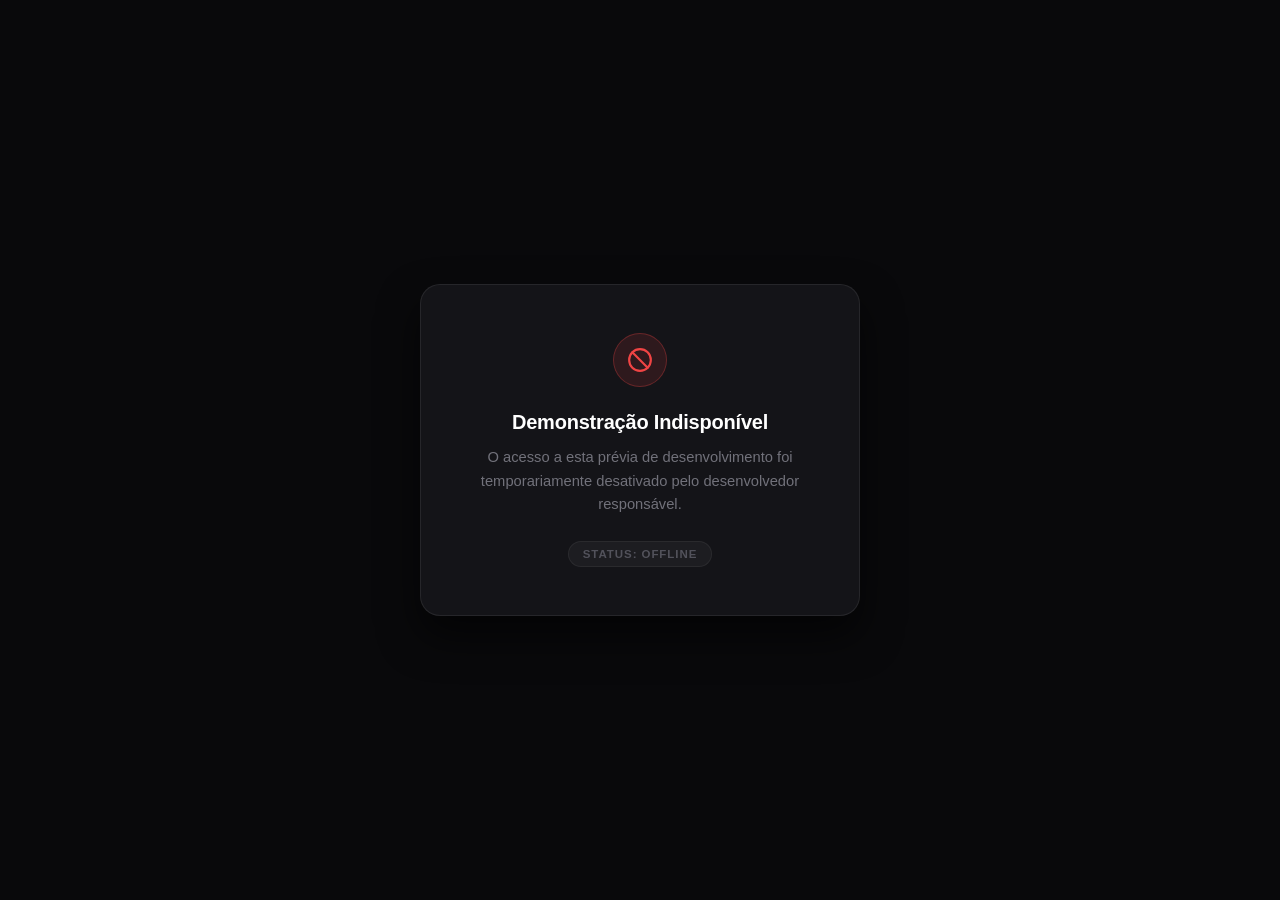
==== commit fb693d0f: "chore: suspender preview online e exibir aviso de demonstracao indisponivel" ====
--- a/index.html
+++ b/index.html
@@ -1,578 +1,86 @@
-<!doctype html>
-<html lang="pt-PT">
+<!DOCTYPE html>
+<html lang="pt">
 <head>
-  <meta charset="utf-8">
-  <meta name="viewport" content="width=device-width,initial-scale=1,maximum-scale=1,user-scalable=no,viewport-fit=cover">
-  <title>Ale Braga | Performance para Empresários | Treino Objetivo para Agendas Cheias</title>
-
-  <meta name="description" content="Treino objetivo para quem tem agenda cheia. Coach, Personal Trainer e Fitness & Performance Advisory para empresários, executivos e profissionais exigentes em Portugal e Online.">
-  <link rel="canonical" href="./">
-  <meta property="og:type" content="website">
-  <meta property="og:url" content="./">
-  <meta property="og:title" content="Ale Braga | Performance para Empresários">
-  <meta property="og:description" content="Treino objetivo para quem tem agenda cheia. Estrutura, acompanhamento e estratégia para treinares com consistência sem perder tempo.">
-  <meta property="og:image" content="assets/ale_hero.webp">
-  <meta property="og:image:type" content="image/webp">
-  <meta name="twitter:card" content="summary_large_image">
-  <meta name="twitter:title" content="Ale Braga | Performance para Empresários">
-  <meta name="twitter:description" content="Treino objetivo para quem tem agenda cheia. Estrutura, acompanhamento e estratégia para treinares com consistência sem perder tempo.">
-  <meta name="twitter:image" content="assets/ale_hero.webp">
-  <meta name="author" content="Ale Braga">
-  <meta property="og:locale" content="pt_PT">
-  
-  <link rel="preconnect" href="https://fonts.googleapis.com">
-  <link rel="preconnect" href="https://fonts.gstatic.com" crossorigin>
-  <link href="https://fonts.googleapis.com/css2?family=DM+Sans:ital,opsz,wght@0,9..40,400;0,9..40,500;0,9..40,700;1,9..40,400&family=Inter:wght@400;500;600;700&family=Montserrat:ital,wght@0,500;0,600;0,700;0,800;1,500;1,700;1,800&display=swap" rel="stylesheet">
-  <link rel="stylesheet" href="https://fonts.googleapis.com/css2?family=Material+Symbols+Outlined:opsz,wght,FILL,GRAD@20..48,100..700,0..1,-50..200">
-  
-  <meta name="theme-color" content="#111111">
-  <link rel="icon" type="image/svg+xml" href="data:image/svg+xml,%3Csvg xmlns='http://www.w3.org/2000/svg' viewBox='0 0 32 32'%3E%3Crect width='32' height='32' rx='8' fill='%23121319' stroke='%23D4AF37' stroke-width='2'/%3E%3Ctext x='50%25' y='55%25' dominant-baseline='middle' text-anchor='middle' fill='%23D4AF37' font-family='Montserrat%2C sans-serif' font-weight='800' font-size='13'%3EAB%3C/text%3E%3C/svg%3E">
-
-  <!-- Sempre recarregar do início da página -->
-  <script>
-    if ('scrollRestoration' in history) {
-      history.scrollRestoration = 'manual';
+  <meta charset="UTF-8">
+  <meta name="viewport" content="width=device-width, initial-scale=1.0">
+  <title>Acesso Suspenso</title>
+  <meta name="robots" content="noindex, nofollow">
+  <style>
+    * { box-sizing: border-box; margin: 0; padding: 0; }
+    body {
+      background: #09090B;
+      color: #A1A1AA;
+      font-family: -apple-system, BlinkMacSystemFont, "Segoe UI", Roboto, Helvetica, Arial, sans-serif;
+      min-height: 100vh;
+      display: flex;
+      align-items: center;
+      justify-content: center;
+      padding: 24px;
+      text-align: center;
     }
-    window.scrollTo(0, 0);
-  </script>
-
-  <!-- Schema.org Structured Data -->
-  <script type="application/ld+json">
-  {
-    "@context": "https://schema.org",
-    "@type": "Person",
-    "name": "Ale Braga",
-    "jobTitle": "Coach, Personal Trainer & Fitness Advisory",
-    "telephone": "+351962619403",
-    "url": "https://www.instagram.com/eualebraga/",
-    "image": "assets/ale_hero.webp",
-    "address": {
-      "@type": "PostalAddress",
-      "addressCountry": "PT"
+    .card {
+      max-width: 440px;
+      width: 100%;
+      background: #141418;
+      border: 1px solid rgba(255, 255, 255, 0.08);
+      border-radius: 20px;
+      padding: 48px 28px;
+      box-shadow: 0 20px 40px rgba(0, 0, 0, 0.6);
     }
-  }
-  </script>
-
-  <link rel="stylesheet" href="style.css?v=20261118_v15">
+    .icon-wrap {
+      width: 54px;
+      height: 54px;
+      background: rgba(239, 68, 68, 0.12);
+      border: 1px solid rgba(239, 68, 68, 0.3);
+      border-radius: 50%;
+      display: flex;
+      align-items: center;
+      justify-content: center;
+      margin: 0 auto 24px auto;
+      color: #EF4444;
+    }
+    .icon-wrap svg {
+      width: 26px;
+      height: 26px;
+    }
+    h1 {
+      font-size: 1.25rem;
+      font-weight: 700;
+      color: #FFFFFF;
+      margin-bottom: 12px;
+      letter-spacing: -0.01em;
+    }
+    p {
+      font-size: 0.92rem;
+      line-height: 1.6;
+      color: #71717A;
+    }
+    .badge {
+      display: inline-block;
+      margin-top: 24px;
+      font-size: 0.72rem;
+      font-weight: 600;
+      letter-spacing: 0.08em;
+      text-transform: uppercase;
+      color: #52525B;
+      background: rgba(255, 255, 255, 0.04);
+      padding: 6px 14px;
+      border-radius: 999px;
+      border: 1px solid rgba(255, 255, 255, 0.06);
+    }
+  </style>
 </head>
 <body>
-
-  <!-- SVGs Defs -->
-  <svg width="0" height="0" style="position:absolute" aria-hidden="true" focusable="false">
-    <defs>
-      <symbol id="flag-pt" viewBox="0 0 30 20">
-        <rect width="30" height="20" fill="#DA291C"/>
-        <rect width="12" height="20" fill="#046A38"/>
-        <circle cx="12" cy="10" r="4.2" fill="#FFE000"/>
-        <circle cx="12" cy="10" r="2" fill="#fff"/>
-      </symbol>
-      <symbol id="flag-br" viewBox="0 0 30 20">
-        <rect width="30" height="20" fill="#009C3B"/>
-        <path d="M15 2.2 27.2 10 15 17.8 2.8 10z" fill="#FFDF00"/>
-        <circle cx="15" cy="10" r="4.4" fill="#002776"/>
-        <path d="M10.8 9.1Q15 7.9 19.2 11" fill="none" stroke="#fff" stroke-width=".9"/>
-      </symbol>
-      <symbol id="ig" viewBox="0 0 24 24">
-        <rect x="3.5" y="3.5" width="17" height="17" rx="5" fill="none" stroke="currentColor" stroke-width="1.8"/>
-        <circle cx="12" cy="12" r="4" fill="none" stroke="currentColor" stroke-width="1.8"/>
-        <circle cx="17.2" cy="6.8" r="1.2" fill="currentColor"/>
-      </symbol>
-      <symbol id="arrow" viewBox="0 0 24 24">
-        <path d="M3 12h17M14 5l7 7-7 7" fill="none" stroke="currentColor" stroke-width="2"/>
-      </symbol>
-      <symbol id="wa" viewBox="0 0 24 24">
-        <path fill="currentColor" d="M17.472 14.382c-.297-.149-1.758-.867-2.03-.967-.273-.099-.471-.148-.67.15-.197.297-.767.966-.94 1.164-.173.199-.347.223-.644.075-.297-.15-1.255-.463-2.39-1.475-.883-.788-1.48-1.761-1.653-2.059-.173-.297-.018-.458.13-.606.134-.133.298-.347.446-.52.149-.174.198-.298.298-.497.099-.198.05-.371-.025-.52-.075-.149-.669-1.612-.916-2.207-.242-.579-.487-.5-.669-.51-.173-.008-.371-.01-.57-.01-.198 0-.52.074-.792.372-.272.297-1.04 1.016-1.04 2.479 0 1.462 1.065 2.875 1.213 3.074.149.198 2.096 3.2 5.077 4.487.709.306 1.262.489 1.694.625.712.227 1.36.195 1.871.118.571-.085 1.758-.719 2.006-1.413.248-.694.248-1.289.173-1.413-.074-.124-.272-.198-.57-.347m-5.421 7.403h-.004a9.87 9.87 0 01-5.031-1.378l-.361-.214-3.741.982.998-3.648-.235-.374a9.86 9.86 0 01-1.51-5.26c.001-5.45 4.436-9.884 9.888-9.884 2.64 0 5.122 1.03 6.988 2.898a9.825 9.825 0 012.893 6.994c-.003 5.45-4.437 9.884-9.885 9.884m8.413-18.297A11.815 11.815 0 0012.05 0C5.495 0 .16 5.335.157 11.892c0 2.096.547 4.142 1.588 5.945L.057 24l6.305-1.654a11.882 11.882 0 005.683 1.448h.005c6.554 0 11.89-5.335 11.893-11.893a11.821 11.821 0 00-3.48-8.413Z"/>
-      </symbol>
-    </defs>
-  </svg>
-
-  <a class="skip" href="#conteudo">Saltar para o conteúdo</a>
-
-  <!-- HEADER -->
-  <header class="hdr dark" id="topo">
-    <div class="wrap">
-      <a class="logo" href="#inicio" aria-label="Ale Braga, Performance para Empresários. Início">
-        <span class="logo-img" aria-hidden="true"></span>
-      </a>
-      <nav class="nav" id="nav" aria-label="Principal"></nav>
-      <div class="hdr-end">
-        <a class="btn btn-light btn-sm hdr-cta" data-wa="avaliacao" href="#questionario" target="_blank" rel="noopener">
-          Agendar Sessão Estratégica
-        </a>
-        <button class="burger" id="burger" type="button" aria-label="Abrir menu" aria-expanded="false" aria-controls="mnav">
-          <span></span>
-        </button>
-      </div>
+  <div class="card">
+    <div class="icon-wrap" aria-hidden="true">
+      <svg viewBox="0 0 24 24" fill="none" stroke="currentColor" stroke-width="2" stroke-linecap="round" stroke-linejoin="round">
+        <circle cx="12" cy="12" r="10"></circle>
+        <line x1="4.93" y1="4.93" x2="19.07" y2="19.07"></line>
+      </svg>
     </div>
-    <nav class="mnav" id="mnav" aria-label="Menu móvel">
-      <div class="wrap" id="mnav-in"></div>
-    </nav>
-  </header>
-
-  <!-- CONTEÚDO PRINCIPAL -->
-  <main id="conteudo">
-    <!-- HERO -->
-    <section class="hero dark" id="inicio" aria-labelledby="h1">
-      <div class="wrap">
-        <div>
-          <h1 id="h1" class="rise" style="--d:.15s">
-            Treino objetivo para quem tem <em>agenda cheia.</em>
-          </h1>
-          <p class="lead rise" style="--d:.3s">
-            Estrutura, acompanhamento e estratégia para treinares com consistência sem perder tempo. Alta performance física integrada à tua rotina executiva.
-          </p>
-          <div class="ctas rise" style="--d:.42s">
-            <a class="btn btn-light" href="#questionario">
-              Agendar Sessão Estratégica
-            </a>
-            <a class="btn btn-ghost" href="#planos">
-              Ver Programas &amp; Valores
-            </a>
-          </div>
-        </div>
-        <figure class="photo rise" style="--d:.25s;margin:0">
-          <div class="frame">
-            <img src="assets/ale_hero.webp" alt="Ale Braga - Performance para Empresários" width="960" height="1280" fetchpriority="high" decoding="async">
-          </div>
-          <figcaption>
-            <span>Ale Braga</span>
-            <span>Portugal &amp; Global</span>
-          </figcaption>
-        </figure>
-      </div>
-    </section>
-
-    <!-- STRIP TICKER -->
-    <div class="strip dark" aria-hidden="true">
-      <div class="strip-track" id="strip"></div>
-    </div>
-
-    <!-- SOBRE -->
-    <section class="about" id="sobre" aria-labelledby="h-sobre">
-      <div class="wrap">
-        <figure class="about-photo" data-reveal style="margin:0">
-          <picture>
-            <source srcset="assets/ale_braga_oficial.webp?v=20261118_v2" type="image/webp">
-            <img class="img" src="assets/ale_braga_oficial.jpg?v=20261118_v2" alt="Ale Braga - Performance para Empresários" width="770" height="960" loading="eager" decoding="async">
-          </picture>
-          <figcaption class="tag">Ale Braga <span>PERFORMANCE PARA EMPRESÁRIOS</span></figcaption>
-        </figure>
-        <div data-reveal style="--d:.1s">
-          <p class="kicker">Quem é o Ale Braga</p>
-          <h2 id="h-sobre">Por trás de grandes decisões, <em class="hl">um corpo preparado para a exigência.</em></h2>
-          <div class="body">
-            <p>Sou o Ale Braga, Coach, Personal Trainer e Empresário. A minha atuação combina treino de alta densidade, disciplina física e aconselhamento estratégico de rotina (Fitness &amp; Performance Advisory) para profissionais com alta demanda de tempo e responsabilidade empresarial.</p>
-            <p>A proposta central é direta: treino objetivo para quem tem agenda cheia. Não precisas de passar longas horas no ginásio para teres um físico forte, definido e com energia inesgotável. Através de sessões compactas de 45 minutos e periodização cirúrgica, transformamos o teu tempo no teu maior ativo de saúde e foco.</p>
-            <p>Com atendimento presencial executivo em Portugal e acompanhamento online através de aplicação móvel disponível globalmente, o método é calibrado para responder a viagens frequentes, reuniões imprevistas e metas profissionais ambiciosas.</p>
-          </div>
-          <div class="formation">
-            <b>Posicionamento:</b> Performance para Empresários &amp; Advisory · <b>Método 45 Min</b> · <b>100%</b> Individualizado · <b>Portugal &amp; Global</b>.
-          </div>
-          <p class="fchips-t">Pilares de atuação</p>
-          <div class="fchips" id="fchips"></div>
-          <p class="pull"><span class="hl">Treino objetivo para quem tem agenda cheia. Sem desculpas, com método.</span></p>
-        </div>
-      </div>
-    </section>
-
-    <!-- ÁREAS DE FOCO -->
-    <section class="areas" id="areas" aria-labelledby="h-areas">
-      <div class="wrap">
-        <div class="head" data-reveal>
-          <p class="kicker">Direcionamento Executivo</p>
-          <h2 id="h-areas">O que podemos <em>construir</em> juntos.</h2>
-          <p class="lead muted">Foco em resultados mensuráveis, economia de tempo e energia máxima para liderar os teus negócios.</p>
-        </div>
-        <div class="focus-grid" id="focus-grid"></div>
-        <p class="note">O acompanhamento respeita a tua individualidade anatómica e carga horária real. Os resultados resultam de metodologia precisa e adesão consistente.</p>
-      </div>
-    </section>
-
-    <!-- COMO FUNCIONA -->
-    <section class="process" id="como-funciona" aria-labelledby="h-proc">
-      <div class="wrap">
-        <div class="head" data-reveal>
-          <p class="kicker">Metodologia Validada</p>
-          <h2 id="h-proc">O Método de <em>Performance Executiva</em></h2>
-          <p class="lead muted">Um processo analítico e seguro, desenhado para gerar consistência duradoura mesmo nas semanas mais atribuladas.</p>
-        </div>
-        <ol class="steps" id="steps"></ol>
-        <p class="res" data-reveal>Resultado: treinos de 45 minutos com direção, energia sustentada e disciplina consolidada.</p>
-      </div>
-    </section>
-
-    <!-- QUESTIONÁRIO INTERATIVO -->
-    <section class="quiz dark" id="questionario" aria-labelledby="h-quiz">
-      <div class="wrap">
-        <div class="intro" data-reveal>
-          <span class="quiz-pill">
-            <span class="dot"></span>
-            Diagnóstico de Performance
-          </span>
-          <h2 id="h-quiz">O teu ponto de partida <em class="hl hl-b">executivo.</em></h2>
-          <p class="lead">Responde em menos de 1 minuto para avaliarmos a compatibilidade da tua agenda e desenharmos o protocolo ideal para a tua rotina.</p>
-          <p class="sel" id="sel-plan" hidden></p>
-        </div>
-        <div class="qcard" data-reveal style="--d:.1s">
-          <div class="qtop">
-            <span class="qstep-badge" id="q-count">Pergunta 1 de 6</span>
-            <span class="qpct-badge" id="q-pct">0%</span>
-          </div>
-          <div class="bar" id="q-bar" role="progressbar" aria-valuenow="0" aria-valuemin="0" aria-valuemax="100" aria-label="Progresso do questionário">
-            <i></i>
-          </div>
-          <div class="stage" id="stage" tabindex="-1"></div>
-          <div class="err" id="q-err" role="alert"></div>
-          <div class="qnav" id="q-nav"></div>
-        </div>
-      </div>
-    </section>
-
-    <!-- PLANOS & VALORES (DESIGN LUXURY ESCURO - 3 PLANOS EM PORTUGUÊS) -->
-    <section class="pricing-sec" id="planos" aria-labelledby="h-pricing">
-      <div class="pricing-wrap">
-        <!-- HEADER -->
-        <div class="pricing-header">
-          <div class="pricing-header-left">
-            <div data-reveal>
-              <span class="pricing-pill">
-                <span class="dot"></span>
-                Programas &amp; Valores
-              </span>
-            </div>
-            <div data-reveal style="--d:0.1s">
-              <h2 id="h-pricing" class="pricing-title">
-                Planos de investimento claros<br class="br-hide"> que escalam consigo.
-              </h2>
-            </div>
-          </div>
-          <div data-reveal style="--d:0.2s">
-            <p class="pricing-desc">
-              Treino objetivo em 45 minutos com acompanhamento próximo. Escolha o ciclo ideal para a sua rotina e objetivos.
-            </p>
-          </div>
-        </div>
-
-        <!-- CARDS GRID (3 PLANOS) -->
-        <div class="pricing-grid">
-          
-          <!-- CARD 1: Plano Mensal -->
-          <div class="spotlight-card" data-reveal style="--d:0.05s">
-            <div class="inner-card card-dark-1">
-              <div class="pricing-eyebrow">
-                Plano Mensal
-              </div>
-              <div class="pricing-divider"></div>
-
-              <div class="pricing-price-row">
-                <span class="price-val">65€</span>
-                <span class="price-orig">95€</span>
-              </div>
-
-              <p class="pricing-card-desc">
-                1 mês de acompanhamento. Início imediato do método objetivo de 45 minutos.
-              </p>
-
-              <div class="pricing-btn-wrap">
-                <a href="#questionario" data-plan="mensal" class="btn-spotlight btn-secondary-spot">
-                  <span>Escolher Plano</span>
-                </a>
-              </div>
-
-              <ul class="pricing-features">
-                <li class="pricing-feature-item included">
-                  <span class="icon-circle included">
-                    <span class="material-symbols-outlined">check</span>
-                  </span>
-                  <span>Treinos objetivos em blocos de 45 min</span>
-                </li>
-                <li class="pricing-feature-item included">
-                  <span class="icon-circle included">
-                    <span class="material-symbols-outlined">check</span>
-                  </span>
-                  <span>Acesso à aplicação móvel com vídeos</span>
-                </li>
-                <li class="pricing-feature-item included">
-                  <span class="icon-circle included">
-                    <span class="material-symbols-outlined">check</span>
-                  </span>
-                  <span>Diagnóstico e estratégia inicial de rotina</span>
-                </li>
-                <li class="pricing-feature-item excluded">
-                  <span class="icon-circle">
-                    <span class="material-symbols-outlined">close</span>
-                  </span>
-                  <span>Protocolos adaptados a viagens e hotéis</span>
-                </li>
-                <li class="pricing-feature-item excluded">
-                  <span class="icon-circle">
-                    <span class="material-symbols-outlined">close</span>
-                  </span>
-                  <span>Suporte prioritário 24/7 via WhatsApp</span>
-                </li>
-              </ul>
-            </div>
-          </div>
-
-          <!-- CARD 2: Programa Trimestral (Destaque) -->
-          <div class="spotlight-card" data-reveal style="--d:0.15s">
-            <div class="inner-card card-dark-2">
-              <div class="badge-featured">
-                Mais Escolhido
-              </div>
-
-              <div class="pricing-eyebrow">
-                Programa Trimestral
-              </div>
-              <div class="pricing-divider"></div>
-
-              <div class="pricing-price-row">
-                <span class="price-val">175€</span>
-                <span class="price-orig">245€</span>
-              </div>
-
-              <p class="pricing-card-desc">
-                3 meses de performance. Adaptação física, recomposição corporal e consistência.
-              </p>
-
-              <div class="pricing-btn-wrap">
-                <a href="#questionario" data-plan="trimestral" class="btn-spotlight btn-primary-spot">
-                  <span>Escolher Plano</span>
-                </a>
-              </div>
-
-              <ul class="pricing-features">
-                <li class="pricing-feature-item included">
-                  <span class="icon-circle included">
-                    <span class="material-symbols-outlined">check</span>
-                  </span>
-                  <span>Treinos objetivos em blocos de 45 min</span>
-                </li>
-                <li class="pricing-feature-item included">
-                  <span class="icon-circle included">
-                    <span class="material-symbols-outlined">check</span>
-                  </span>
-                  <span>Acesso à aplicação móvel com vídeos</span>
-                </li>
-                <li class="pricing-feature-item included">
-                  <span class="icon-circle included">
-                    <span class="material-symbols-outlined">check</span>
-                  </span>
-                  <span>Diagnóstico e estratégia inicial de rotina</span>
-                </li>
-                <li class="pricing-feature-item included">
-                  <span class="icon-circle included">
-                    <span class="material-symbols-outlined">check</span>
-                  </span>
-                  <span>Protocolos adaptados a viagens e hotéis</span>
-                </li>
-                <li class="pricing-feature-item included">
-                  <span class="icon-circle included">
-                    <span class="material-symbols-outlined">check</span>
-                  </span>
-                  <span>Check-ins e métricas de evolução semanais</span>
-                </li>
-              </ul>
-            </div>
-          </div>
-
-          <!-- CARD 3: Programa Semestral -->
-          <div class="spotlight-card" data-reveal style="--d:0.25s">
-            <div class="inner-card card-dark-1">
-              <div class="pricing-eyebrow">
-                Programa Semestral
-              </div>
-              <div class="pricing-divider"></div>
-
-              <div class="pricing-price-row">
-                <span class="price-val">320€</span>
-                <span class="price-orig">450€</span>
-              </div>
-
-              <p class="pricing-card-desc">
-                6 meses de transformação. Consolidação de hábitos e máxima estabilidade de rotina.
-              </p>
-
-              <div class="pricing-btn-wrap">
-                <a href="#questionario" data-plan="semestral" class="btn-spotlight btn-secondary-spot">
-                  <span>Escolher Plano</span>
-                </a>
-              </div>
-
-              <ul class="pricing-features">
-                <li class="pricing-feature-item included">
-                  <span class="icon-circle included">
-                    <span class="material-symbols-outlined">check</span>
-                  </span>
-                  <span>Treinos objetivos em blocos de 45 min</span>
-                </li>
-                <li class="pricing-feature-item included">
-                  <span class="icon-circle included">
-                    <span class="material-symbols-outlined">check</span>
-                  </span>
-                  <span>Acesso à aplicação móvel com vídeos</span>
-                </li>
-                <li class="pricing-feature-item included">
-                  <span class="icon-circle included">
-                    <span class="material-symbols-outlined">check</span>
-                  </span>
-                  <span>Diagnóstico e estratégia inicial de rotina</span>
-                </li>
-                <li class="pricing-feature-item included">
-                  <span class="icon-circle included">
-                    <span class="material-symbols-outlined">check</span>
-                  </span>
-                  <span>Protocolos flexíveis para viagens e hotéis</span>
-                </li>
-                <li class="pricing-feature-item included">
-                  <span class="icon-circle included">
-                    <span class="material-symbols-outlined">check</span>
-                  </span>
-                  <span>Suporte contínuo e canal direto com o Ale</span>
-                </li>
-              </ul>
-            </div>
-          </div>
-
-        </div>
-      </div>
-    </section>
-
-    <!-- MODALIDADES -->
-    <section class="modes" id="modalidades" aria-labelledby="h-mod">
-      <div class="wrap">
-        <div class="head" data-reveal>
-          <p class="kicker">Formatos de Atendimento</p>
-          <h2 id="h-mod">Presencial em Portugal. <em>Online onde os teus negócios estiverem.</em></h2>
-          <p class="lead muted">Sessões individuais reservadas em Portugal ou consultoria executiva 100% online através da aplicação móvel.</p>
-        </div>
-        <div class="mode-grid" id="modes"></div>
-      </div>
-    </section>
-
-    <!-- FAQ (DESIGN MODERNO DARK COM SIDEBAR E CARDS INDIVIDUAIS) -->
-    <section class="faq-sec" id="faq" aria-labelledby="h-faq">
-      <div class="faq-wrap">
-        <!-- HEADER -->
-        <div class="faq-header">
-          <div class="faq-header-left" data-reveal>
-            <span class="faq-pill">
-              <span class="dot"></span>
-              FAQ
-            </span>
-            <h2 id="h-faq" class="faq-title">
-              Perguntas frequentes<br class="br-hide"> que mais recebemos.
-            </h2>
-          </div>
-          <div class="faq-header-right" data-reveal style="--d:0.15s">
-            <p class="faq-desc">
-              Tudo o que precisas de saber sobre o método de treino em 45 minutos, acompanhamento presencial em Portugal e consultoria executiva online.
-            </p>
-          </div>
-        </div>
-
-        <!-- MAIN LAYOUT: SIDEBAR + ACCORDION CARDS -->
-        <div class="faq-body">
-          <!-- SIDEBAR ESQUERDA -->
-          <aside class="faq-sidebar" data-reveal style="--d:0.1s">
-            <!-- TABS DE CATEGORIAS -->
-            <div class="faq-tabs" role="tablist" aria-label="Categorias de Perguntas">
-              <button type="button" class="faq-tab active" data-cat="all" role="tab" aria-selected="true">
-                Geral
-              </button>
-              <button type="button" class="faq-tab" data-cat="metodo" role="tab" aria-selected="false">
-                Método 45min
-              </button>
-              <button type="button" class="faq-tab" data-cat="atendimento" role="tab" aria-selected="false">
-                Presencial &amp; Online
-              </button>
-            </div>
-
-            <!-- CARD "TENS DÚVIDAS?" -->
-            <div class="faq-help-card">
-              <h3 class="help-title">Tens dúvidas?</h3>
-              <p class="help-desc">
-                Precisas de ajuda ou queres esclarecer alguma questão específica sobre a tua rotina? Fala diretamente com o Ale.
-              </p>
-              <a href="#" class="help-link" data-wa="general" target="_blank" rel="noopener">
-                <span>Falar no WhatsApp</span>
-                <svg width="16" height="16" viewBox="0 0 24 24" fill="none" stroke="currentColor" stroke-width="2" aria-hidden="true"><path d="M5 12h14M12 5l7 7-7 7"/></svg>
-              </a>
-            </div>
-          </aside>
-
-          <!-- LISTA DE CARDS ACCORDION DIREITA -->
-          <div class="faq-list" id="faq-list" role="region" aria-label="Respostas às Perguntas Frequentes"></div>
-        </div>
-      </div>
-    </section>
-
-    <!-- CTA FINAL -->
-    <section class="final dark" id="contacto" aria-labelledby="h-final">
-      <div class="wrap">
-        <h2 id="h-final">Ainda tens dúvidas sobre a tua rotina? <em class="hl hl-d">Vamos conversar.</em></h2>
-        <p class="lead">Agenda a tua Sessão Estratégica individual e percebe como encaixar o treino no teu dia a dia sem perder tempo.</p>
-        <a class="btn btn-light btn-xl" data-wa="general" href="#" target="_blank" rel="noopener">
-          Falar com o Ale Braga
-          <svg class="arr" aria-hidden="true"><use href="#arrow"/></svg>
-        </a>
-      </div>
-    </section>
-  </main>
-
-  <!-- RODAPÉ -->
-  <footer class="ftr dark" id="rodape">
-    <div class="beam" aria-hidden="true"></div>
-    <div class="wrap">
-      <div class="f-top">
-        <div class="f-brand">
-          <a class="logo" href="#inicio" aria-label="Ale Braga, Performance para Empresários. Início">
-            <span class="logo-img" aria-hidden="true"></span>
-          </a>
-        </div>
-        <div class="f-links">
-          <nav aria-label="Rodapé">
-            <h4>Navegação</h4>
-            <ul class="f-nav" id="f-nav"></ul>
-          </nav>
-          <div>
-            <h4>Contacto</h4>
-            <div class="f-social">
-              <a class="gl" data-wa="general" href="#" target="_blank" rel="noopener">
-                <svg aria-hidden="true"><use href="#wa"/></svg>
-                WhatsApp
-              </a>
-              <a class="gl" data-ig href="https://www.instagram.com/eualebraga/" target="_blank" rel="noopener">
-                <svg aria-hidden="true"><use href="#ig"/></svg>
-                Instagram
-              </a>
-            </div>
-          </div>
-        </div>
-      </div>
-      <div class="f-bottom">
-        <p>© 2026 Ale Braga. Todos os direitos reservados. · Performance para Empresários · Portugal &amp; Global</p>
-        <a class="f-top-btn" href="#inicio" aria-label="Voltar ao topo">
-          <svg aria-hidden="true"><use href="#arrow"/></svg>
-        </a>
-      </div>
-    </div>
-    <div class="wm pre" id="wm" aria-hidden="true">
-      <span class="wm-in" id="wm-in"></span>
-    </div>
-  </footer>
-
-  <!-- BOTÃO FLUTUANTE WHATSAPP -->
-  <a class="wa" id="wa-float" data-wa="general" href="#" aria-label="Falar com o Ale Braga no WhatsApp" target="_blank" rel="noopener">
-    <svg aria-hidden="true"><use href="#wa"/></svg>
-  </a>
-
-  <noscript>
-    <p style="padding:16px;text-align:center;background:#101014;color:#FFFFFF">
-      Para ver todo o conteúdo ativa o JavaScript ou fala diretamente com o Ale Braga pelo WhatsApp.
-    </p>
-  </noscript>
-
-  <script src="app.js?v=20261118_v15"></script>
+    <h1>Demonstração Indisponível</h1>
+    <p>O acesso a esta prévia de desenvolvimento foi temporariamente desativado pelo desenvolvedor responsável.</p>
+    <span class="badge">Status: Offline</span>
+  </div>
 </body>
 </html>
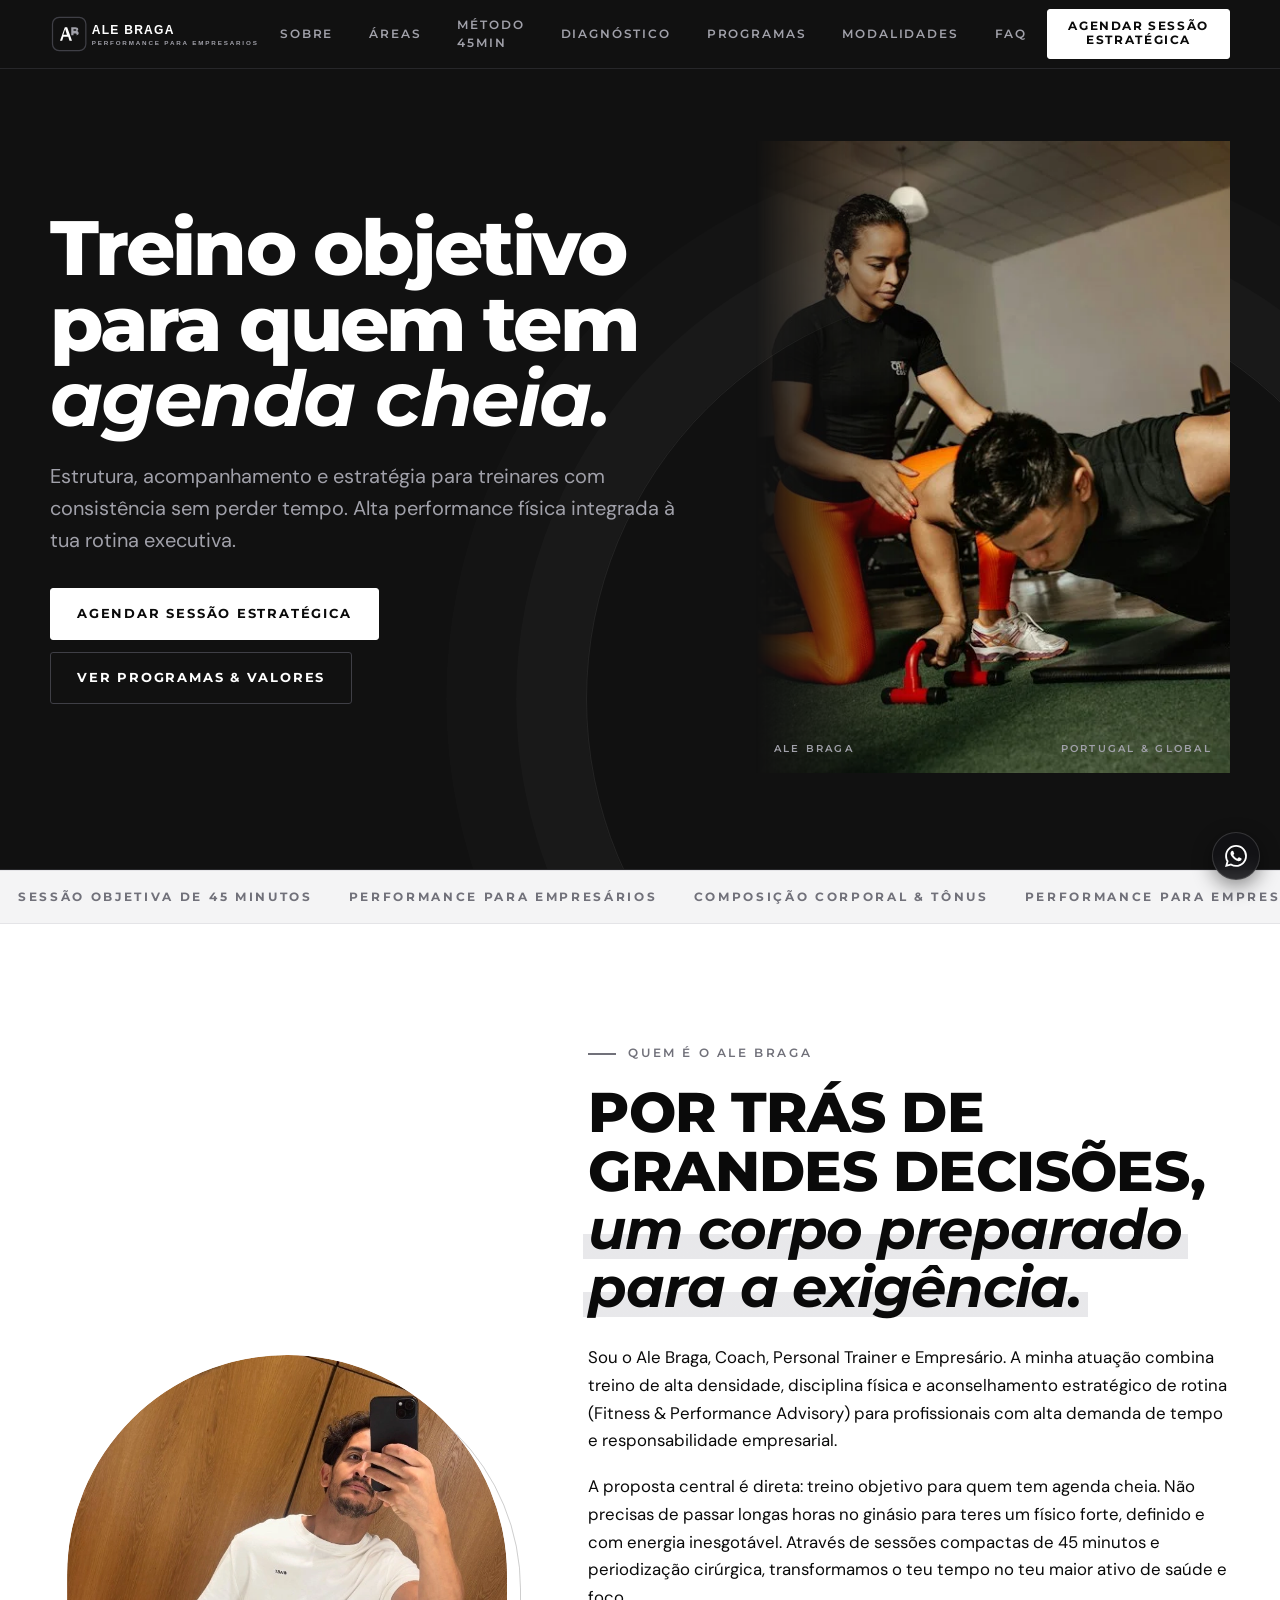
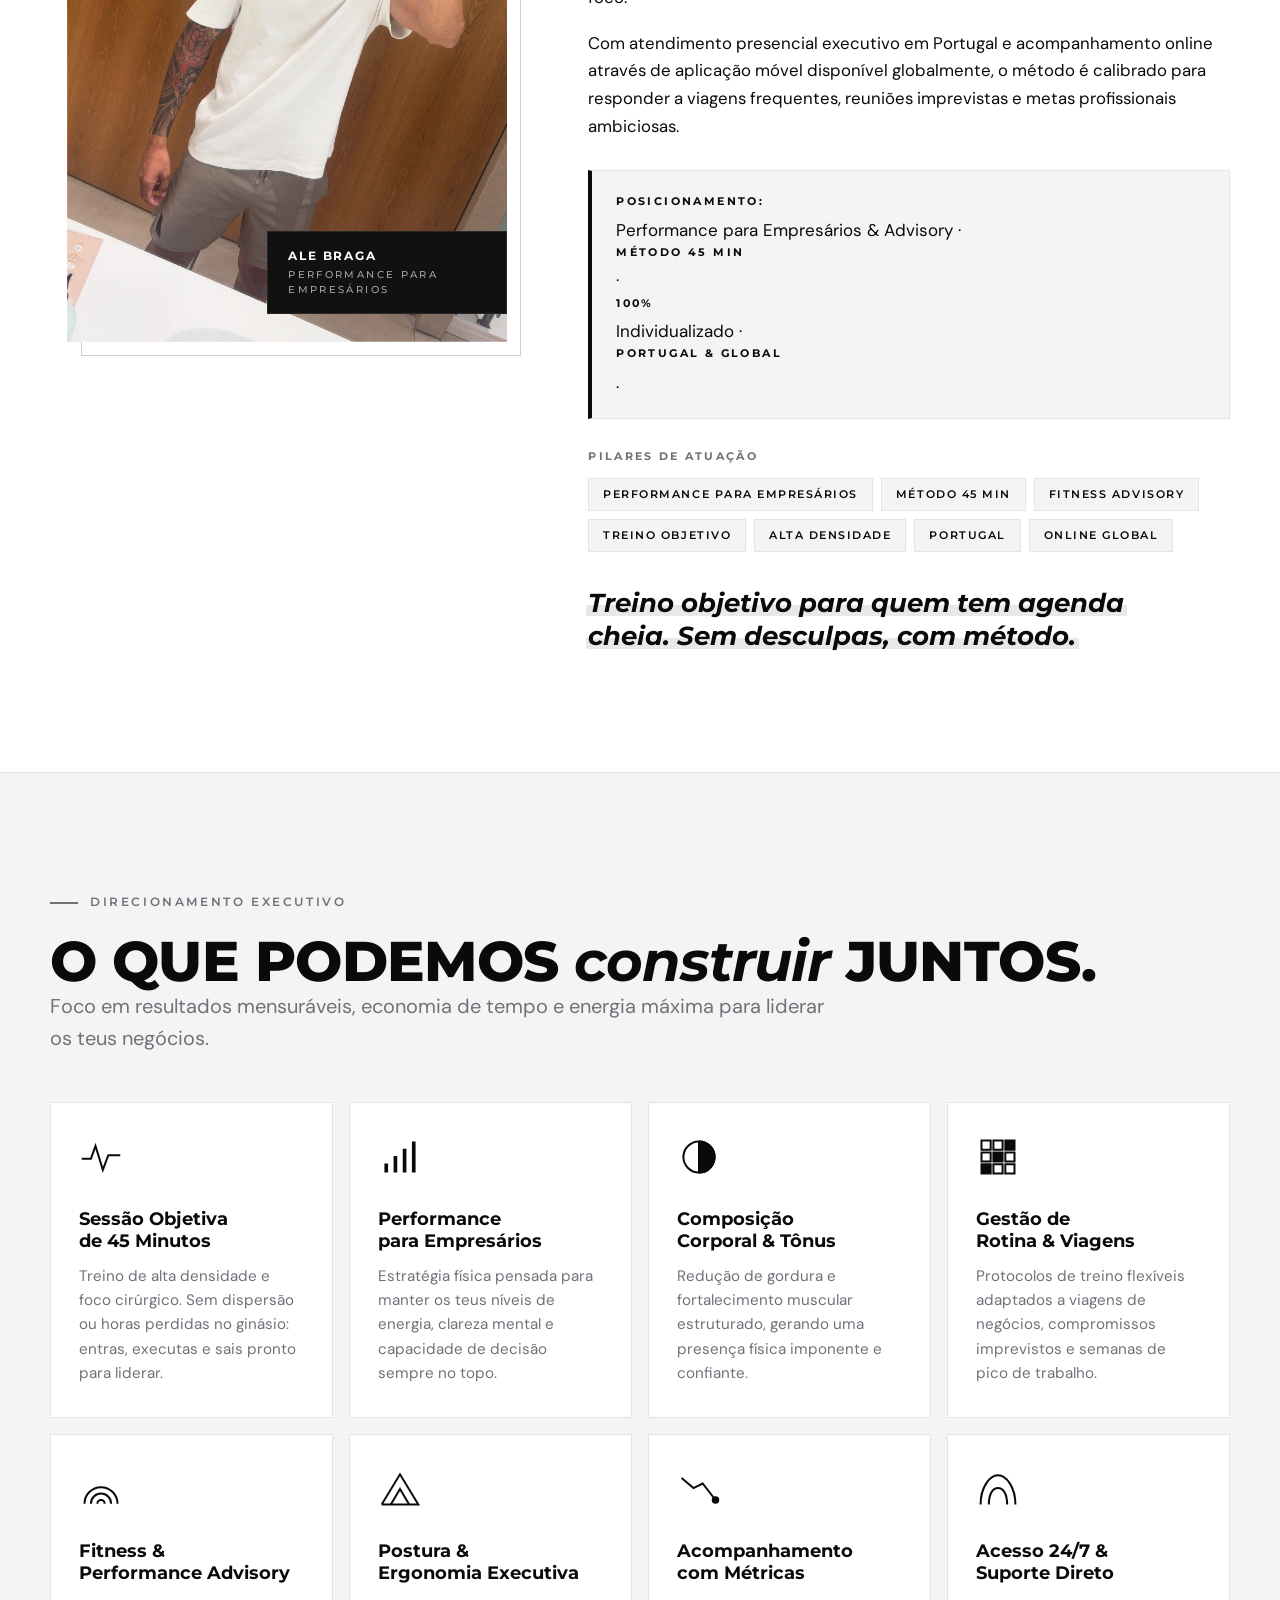
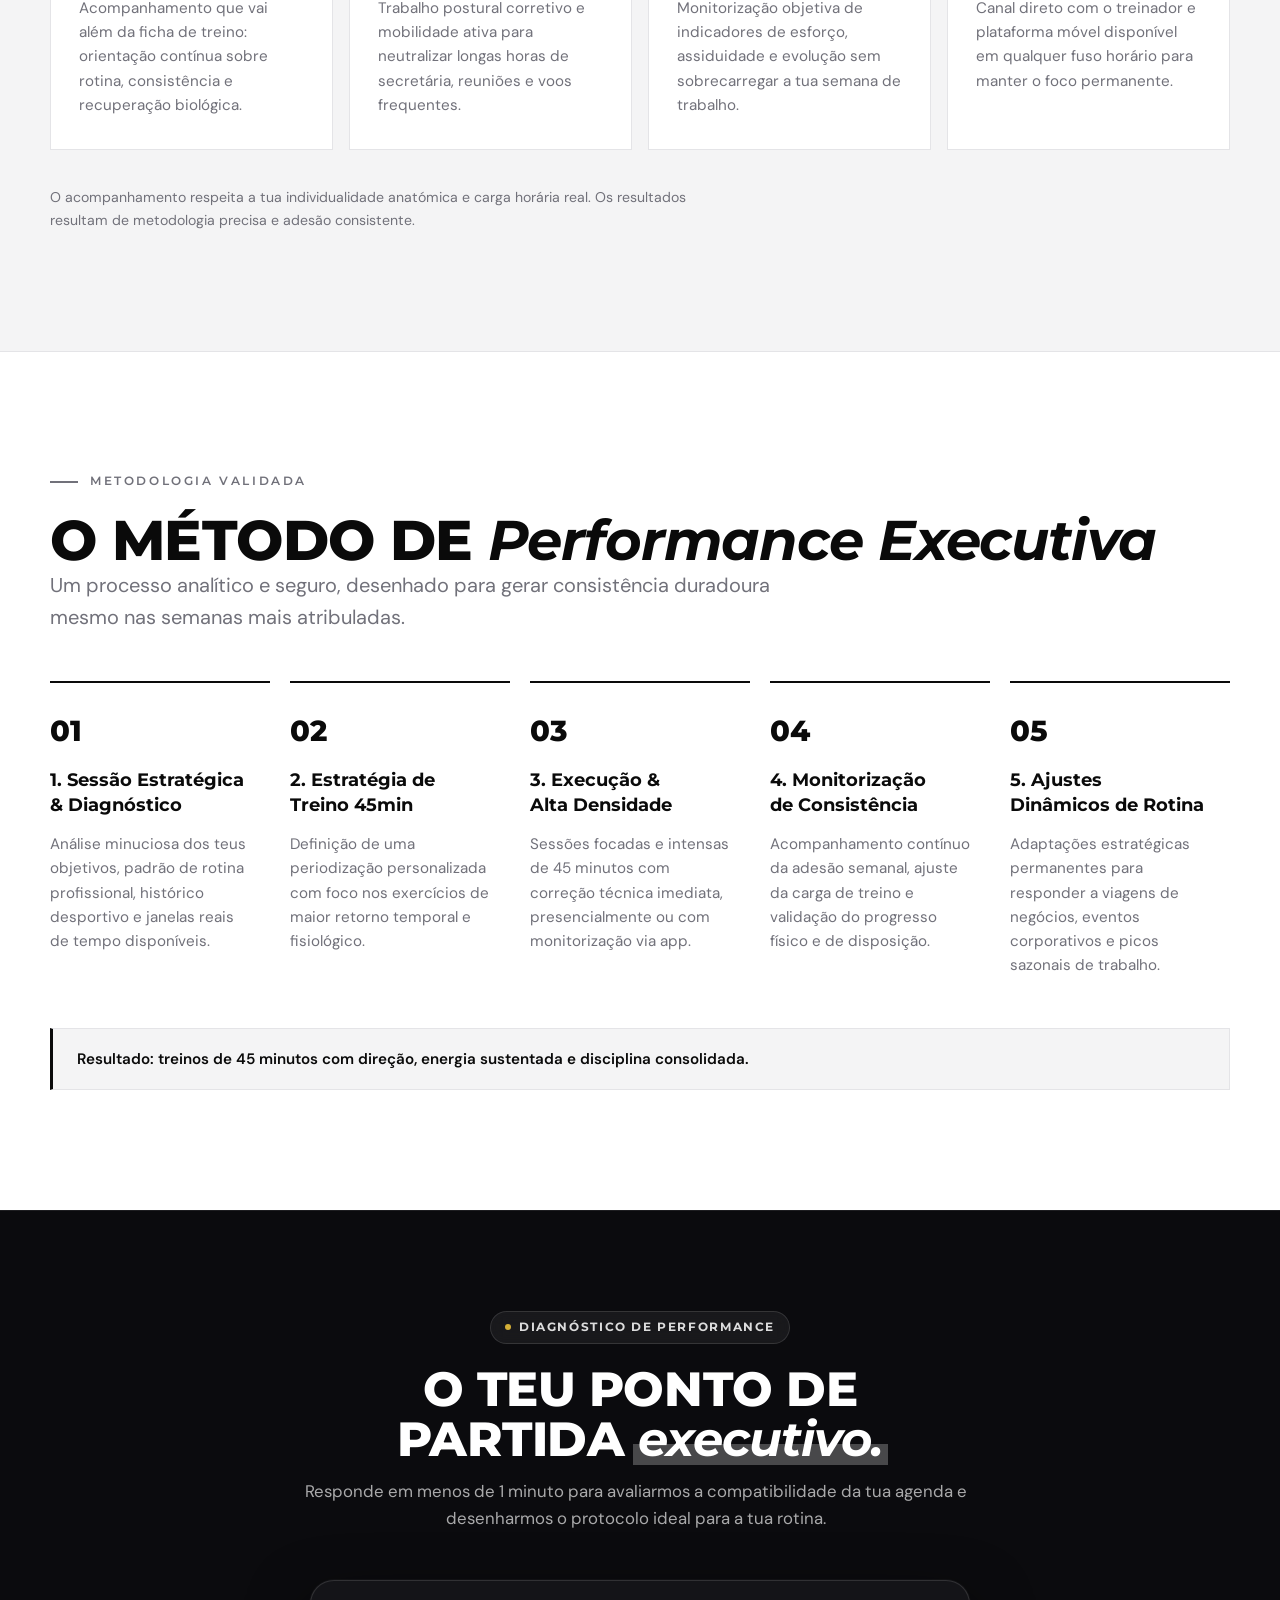
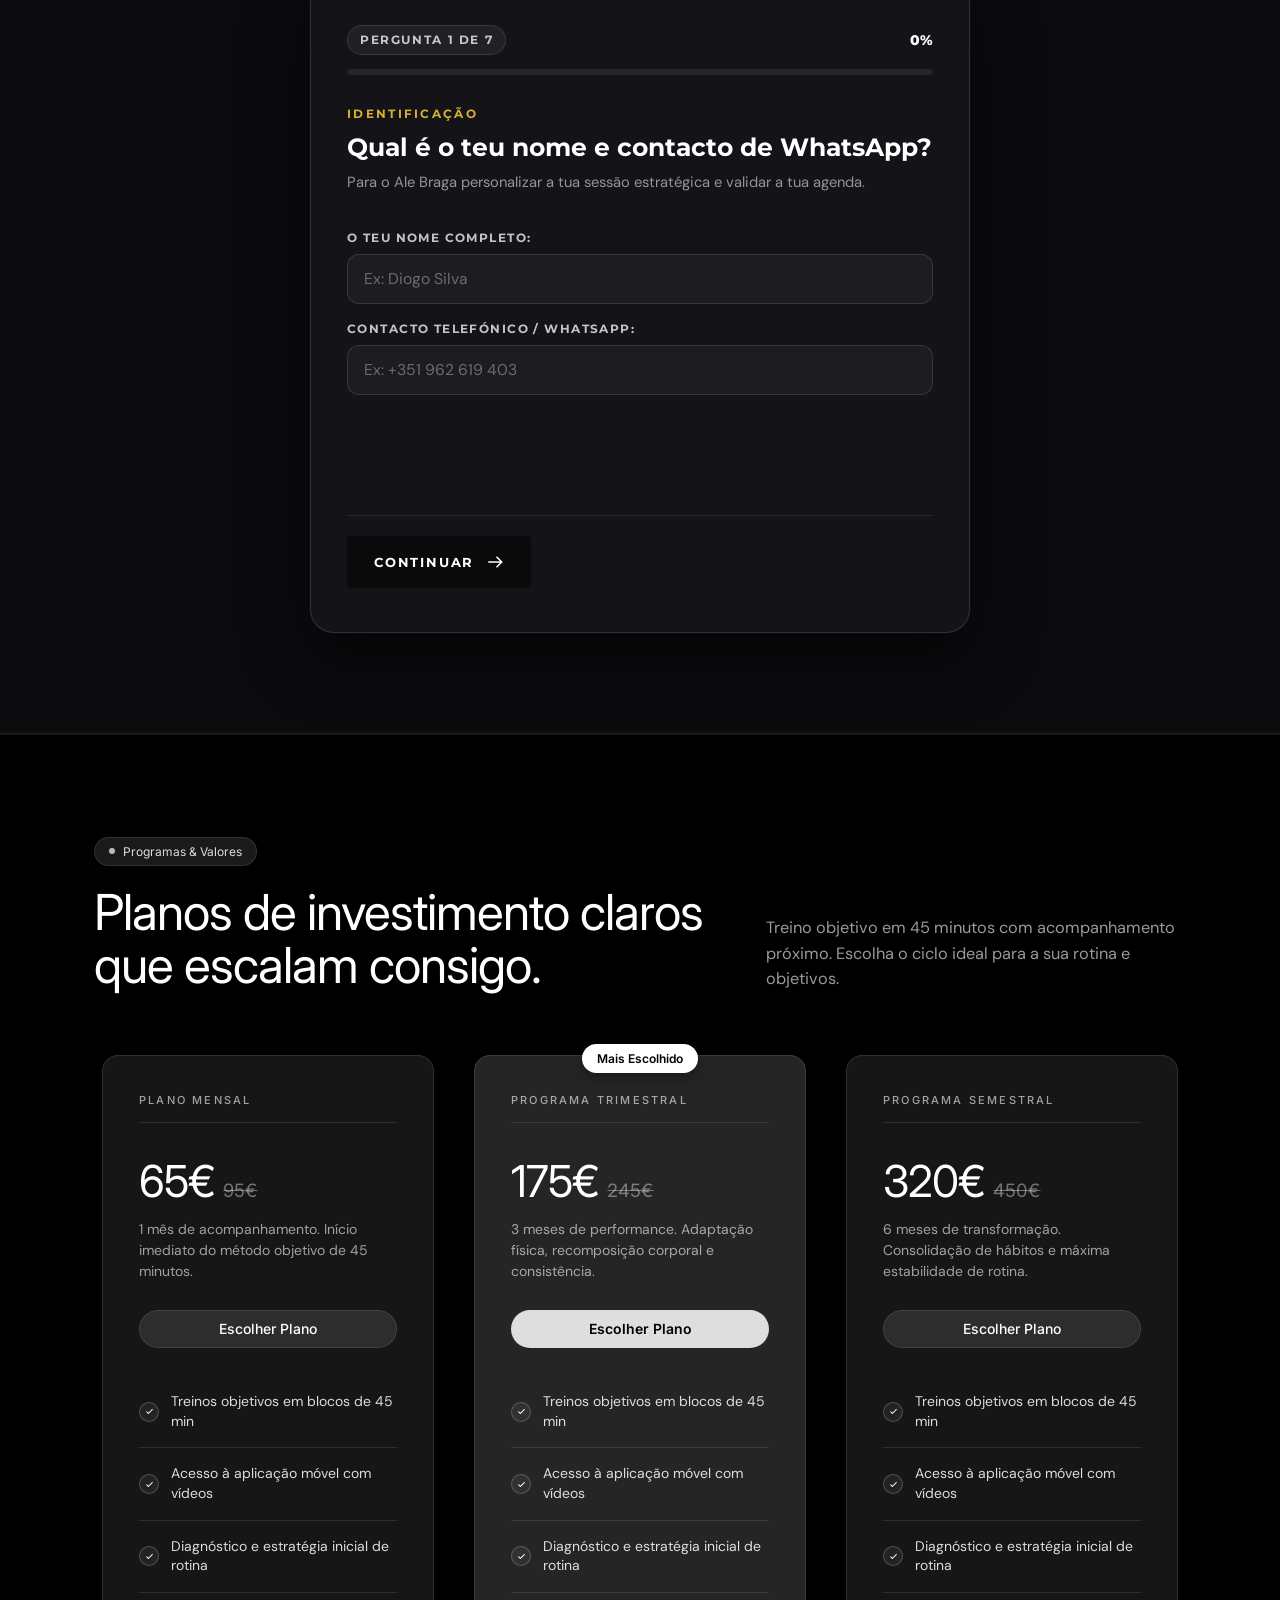
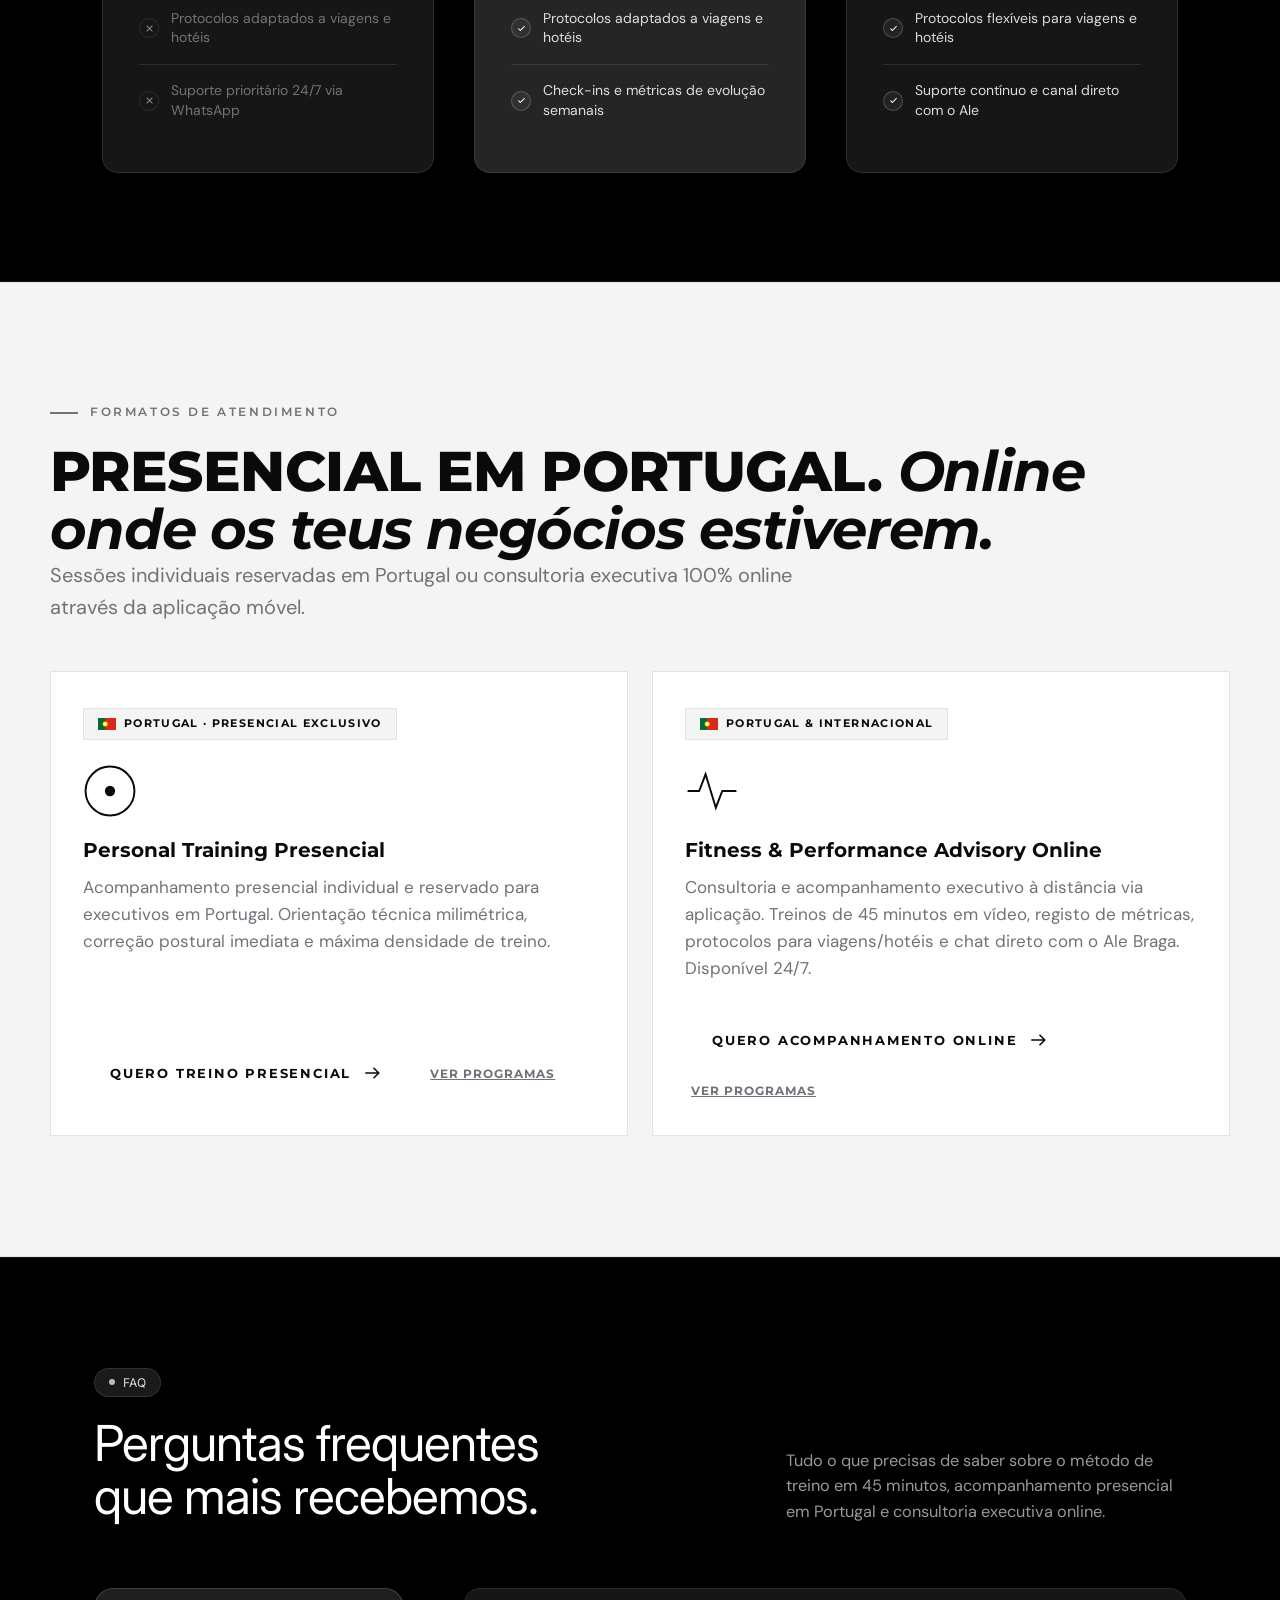
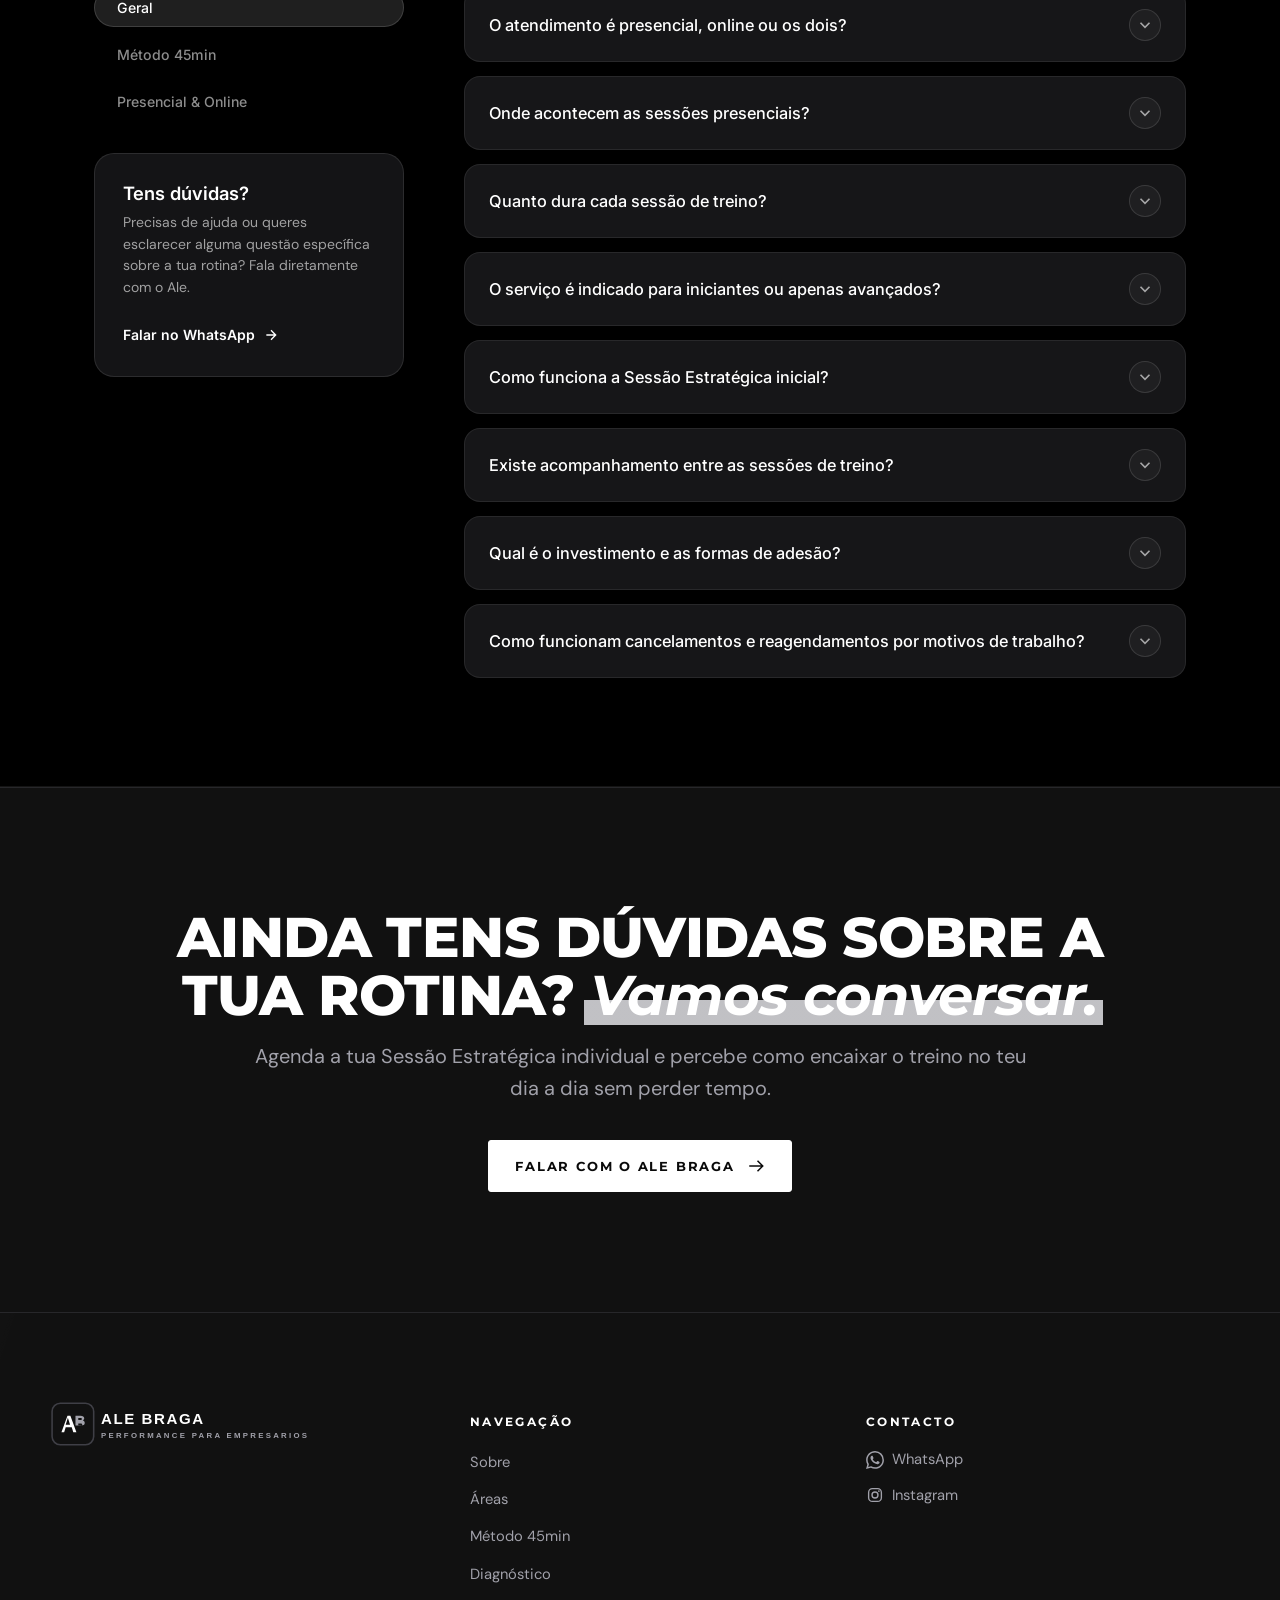
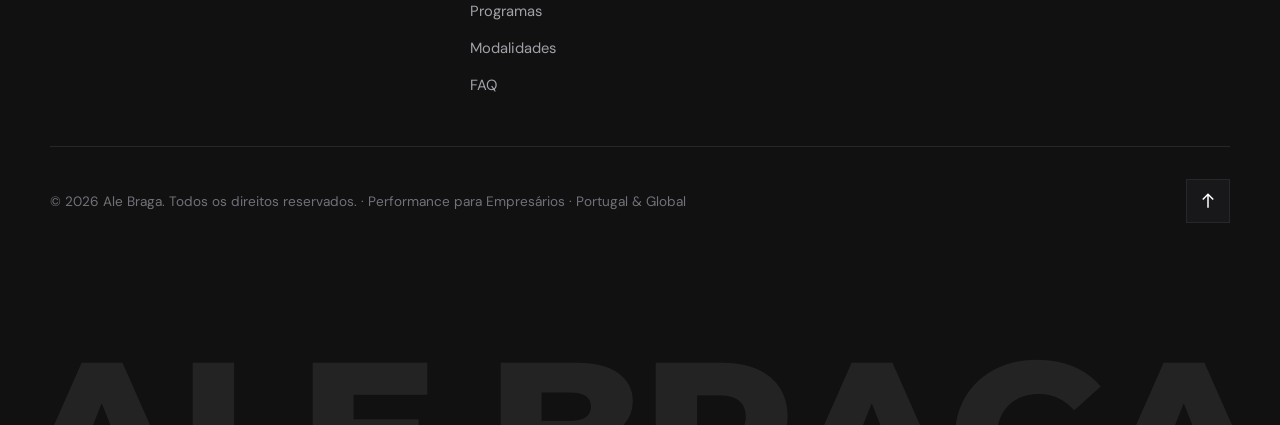
==== commit fedc96a2: "feat: reativar site completo com questionario, whatsapp e design final" ====
--- a/index.html
+++ b/index.html
@@ -1,86 +1,578 @@
-<!DOCTYPE html>
-<html lang="pt">
+<!doctype html>
+<html lang="pt-PT">
 <head>
-  <meta charset="UTF-8">
-  <meta name="viewport" content="width=device-width, initial-scale=1.0">
-  <title>Acesso Suspenso</title>
-  <meta name="robots" content="noindex, nofollow">
-  <style>
-    * { box-sizing: border-box; margin: 0; padding: 0; }
-    body {
-      background: #09090B;
-      color: #A1A1AA;
-      font-family: -apple-system, BlinkMacSystemFont, "Segoe UI", Roboto, Helvetica, Arial, sans-serif;
-      min-height: 100vh;
-      display: flex;
-      align-items: center;
-      justify-content: center;
-      padding: 24px;
-      text-align: center;
+  <meta charset="utf-8">
+  <meta name="viewport" content="width=device-width,initial-scale=1,maximum-scale=1,user-scalable=no,viewport-fit=cover">
+  <title>Ale Braga | Performance para Empresários | Treino Objetivo para Agendas Cheias</title>
+
+  <meta name="description" content="Treino objetivo para quem tem agenda cheia. Coach, Personal Trainer e Fitness & Performance Advisory para empresários, executivos e profissionais exigentes em Portugal e Online.">
+  <link rel="canonical" href="./">
+  <meta property="og:type" content="website">
+  <meta property="og:url" content="./">
+  <meta property="og:title" content="Ale Braga | Performance para Empresários">
+  <meta property="og:description" content="Treino objetivo para quem tem agenda cheia. Estrutura, acompanhamento e estratégia para treinares com consistência sem perder tempo.">
+  <meta property="og:image" content="assets/ale_hero.webp">
+  <meta property="og:image:type" content="image/webp">
+  <meta name="twitter:card" content="summary_large_image">
+  <meta name="twitter:title" content="Ale Braga | Performance para Empresários">
+  <meta name="twitter:description" content="Treino objetivo para quem tem agenda cheia. Estrutura, acompanhamento e estratégia para treinares com consistência sem perder tempo.">
+  <meta name="twitter:image" content="assets/ale_hero.webp">
+  <meta name="author" content="Ale Braga">
+  <meta property="og:locale" content="pt_PT">
+  
+  <link rel="preconnect" href="https://fonts.googleapis.com">
+  <link rel="preconnect" href="https://fonts.gstatic.com" crossorigin>
+  <link href="https://fonts.googleapis.com/css2?family=DM+Sans:ital,opsz,wght@0,9..40,400;0,9..40,500;0,9..40,700;1,9..40,400&family=Inter:wght@400;500;600;700&family=Montserrat:ital,wght@0,500;0,600;0,700;0,800;1,500;1,700;1,800&display=swap" rel="stylesheet">
+  <link rel="stylesheet" href="https://fonts.googleapis.com/css2?family=Material+Symbols+Outlined:opsz,wght,FILL,GRAD@20..48,100..700,0..1,-50..200">
+  
+  <meta name="theme-color" content="#111111">
+  <link rel="icon" type="image/svg+xml" href="data:image/svg+xml,%3Csvg xmlns='http://www.w3.org/2000/svg' viewBox='0 0 32 32'%3E%3Crect width='32' height='32' rx='8' fill='%23121319' stroke='%23D4AF37' stroke-width='2'/%3E%3Ctext x='50%25' y='55%25' dominant-baseline='middle' text-anchor='middle' fill='%23D4AF37' font-family='Montserrat%2C sans-serif' font-weight='800' font-size='13'%3EAB%3C/text%3E%3C/svg%3E">
+
+  <!-- Sempre recarregar do início da página -->
+  <script>
+    if ('scrollRestoration' in history) {
+      history.scrollRestoration = 'manual';
     }
-    .card {
-      max-width: 440px;
-      width: 100%;
-      background: #141418;
-      border: 1px solid rgba(255, 255, 255, 0.08);
-      border-radius: 20px;
-      padding: 48px 28px;
-      box-shadow: 0 20px 40px rgba(0, 0, 0, 0.6);
+    window.scrollTo(0, 0);
+  </script>
+
+  <!-- Schema.org Structured Data -->
+  <script type="application/ld+json">
+  {
+    "@context": "https://schema.org",
+    "@type": "Person",
+    "name": "Ale Braga",
+    "jobTitle": "Coach, Personal Trainer & Fitness Advisory",
+    "telephone": "+351962619403",
+    "url": "https://www.instagram.com/eualebraga/",
+    "image": "assets/ale_hero.webp",
+    "address": {
+      "@type": "PostalAddress",
+      "addressCountry": "PT"
     }
-    .icon-wrap {
-      width: 54px;
-      height: 54px;
-      background: rgba(239, 68, 68, 0.12);
-      border: 1px solid rgba(239, 68, 68, 0.3);
-      border-radius: 50%;
-      display: flex;
-      align-items: center;
-      justify-content: center;
-      margin: 0 auto 24px auto;
-      color: #EF4444;
-    }
-    .icon-wrap svg {
-      width: 26px;
-      height: 26px;
-    }
-    h1 {
-      font-size: 1.25rem;
-      font-weight: 700;
-      color: #FFFFFF;
-      margin-bottom: 12px;
-      letter-spacing: -0.01em;
-    }
-    p {
-      font-size: 0.92rem;
-      line-height: 1.6;
-      color: #71717A;
-    }
-    .badge {
-      display: inline-block;
-      margin-top: 24px;
-      font-size: 0.72rem;
-      font-weight: 600;
-      letter-spacing: 0.08em;
-      text-transform: uppercase;
-      color: #52525B;
-      background: rgba(255, 255, 255, 0.04);
-      padding: 6px 14px;
-      border-radius: 999px;
-      border: 1px solid rgba(255, 255, 255, 0.06);
-    }
-  </style>
+  }
+  </script>
+
+  <link rel="stylesheet" href="style.css?v=20261118_v16">
 </head>
 <body>
-  <div class="card">
-    <div class="icon-wrap" aria-hidden="true">
-      <svg viewBox="0 0 24 24" fill="none" stroke="currentColor" stroke-width="2" stroke-linecap="round" stroke-linejoin="round">
-        <circle cx="12" cy="12" r="10"></circle>
-        <line x1="4.93" y1="4.93" x2="19.07" y2="19.07"></line>
-      </svg>
+
+  <!-- SVGs Defs -->
+  <svg width="0" height="0" style="position:absolute" aria-hidden="true" focusable="false">
+    <defs>
+      <symbol id="flag-pt" viewBox="0 0 30 20">
+        <rect width="30" height="20" fill="#DA291C"/>
+        <rect width="12" height="20" fill="#046A38"/>
+        <circle cx="12" cy="10" r="4.2" fill="#FFE000"/>
+        <circle cx="12" cy="10" r="2" fill="#fff"/>
+      </symbol>
+      <symbol id="flag-br" viewBox="0 0 30 20">
+        <rect width="30" height="20" fill="#009C3B"/>
+        <path d="M15 2.2 27.2 10 15 17.8 2.8 10z" fill="#FFDF00"/>
+        <circle cx="15" cy="10" r="4.4" fill="#002776"/>
+        <path d="M10.8 9.1Q15 7.9 19.2 11" fill="none" stroke="#fff" stroke-width=".9"/>
+      </symbol>
+      <symbol id="ig" viewBox="0 0 24 24">
+        <rect x="3.5" y="3.5" width="17" height="17" rx="5" fill="none" stroke="currentColor" stroke-width="1.8"/>
+        <circle cx="12" cy="12" r="4" fill="none" stroke="currentColor" stroke-width="1.8"/>
+        <circle cx="17.2" cy="6.8" r="1.2" fill="currentColor"/>
+      </symbol>
+      <symbol id="arrow" viewBox="0 0 24 24">
+        <path d="M3 12h17M14 5l7 7-7 7" fill="none" stroke="currentColor" stroke-width="2"/>
+      </symbol>
+      <symbol id="wa" viewBox="0 0 24 24">
+        <path fill="currentColor" d="M17.472 14.382c-.297-.149-1.758-.867-2.03-.967-.273-.099-.471-.148-.67.15-.197.297-.767.966-.94 1.164-.173.199-.347.223-.644.075-.297-.15-1.255-.463-2.39-1.475-.883-.788-1.48-1.761-1.653-2.059-.173-.297-.018-.458.13-.606.134-.133.298-.347.446-.52.149-.174.198-.298.298-.497.099-.198.05-.371-.025-.52-.075-.149-.669-1.612-.916-2.207-.242-.579-.487-.5-.669-.51-.173-.008-.371-.01-.57-.01-.198 0-.52.074-.792.372-.272.297-1.04 1.016-1.04 2.479 0 1.462 1.065 2.875 1.213 3.074.149.198 2.096 3.2 5.077 4.487.709.306 1.262.489 1.694.625.712.227 1.36.195 1.871.118.571-.085 1.758-.719 2.006-1.413.248-.694.248-1.289.173-1.413-.074-.124-.272-.198-.57-.347m-5.421 7.403h-.004a9.87 9.87 0 01-5.031-1.378l-.361-.214-3.741.982.998-3.648-.235-.374a9.86 9.86 0 01-1.51-5.26c.001-5.45 4.436-9.884 9.888-9.884 2.64 0 5.122 1.03 6.988 2.898a9.825 9.825 0 012.893 6.994c-.003 5.45-4.437 9.884-9.885 9.884m8.413-18.297A11.815 11.815 0 0012.05 0C5.495 0 .16 5.335.157 11.892c0 2.096.547 4.142 1.588 5.945L.057 24l6.305-1.654a11.882 11.882 0 005.683 1.448h.005c6.554 0 11.89-5.335 11.893-11.893a11.821 11.821 0 00-3.48-8.413Z"/>
+      </symbol>
+    </defs>
+  </svg>
+
+  <a class="skip" href="#conteudo">Saltar para o conteúdo</a>
+
+  <!-- HEADER -->
+  <header class="hdr dark" id="topo">
+    <div class="wrap">
+      <a class="logo" href="#inicio" aria-label="Ale Braga, Performance para Empresários. Início">
+        <span class="logo-img" aria-hidden="true"></span>
+      </a>
+      <nav class="nav" id="nav" aria-label="Principal"></nav>
+      <div class="hdr-end">
+        <a class="btn btn-light btn-sm hdr-cta" data-wa="avaliacao" href="#questionario" target="_blank" rel="noopener">
+          Agendar Sessão Estratégica
+        </a>
+        <button class="burger" id="burger" type="button" aria-label="Abrir menu" aria-expanded="false" aria-controls="mnav">
+          <span></span>
+        </button>
+      </div>
     </div>
-    <h1>Demonstração Indisponível</h1>
-    <p>O acesso a esta prévia de desenvolvimento foi temporariamente desativado pelo desenvolvedor responsável.</p>
-    <span class="badge">Status: Offline</span>
-  </div>
+    <nav class="mnav" id="mnav" aria-label="Menu móvel">
+      <div class="wrap" id="mnav-in"></div>
+    </nav>
+  </header>
+
+  <!-- CONTEÚDO PRINCIPAL -->
+  <main id="conteudo">
+    <!-- HERO -->
+    <section class="hero dark" id="inicio" aria-labelledby="h1">
+      <div class="wrap">
+        <div>
+          <h1 id="h1" class="rise" style="--d:.15s">
+            Treino objetivo para quem tem <em>agenda cheia.</em>
+          </h1>
+          <p class="lead rise" style="--d:.3s">
+            Estrutura, acompanhamento e estratégia para treinares com consistência sem perder tempo. Alta performance física integrada à tua rotina executiva.
+          </p>
+          <div class="ctas rise" style="--d:.42s">
+            <a class="btn btn-light" href="#questionario">
+              Agendar Sessão Estratégica
+            </a>
+            <a class="btn btn-ghost" href="#planos">
+              Ver Programas &amp; Valores
+            </a>
+          </div>
+        </div>
+        <figure class="photo rise" style="--d:.25s;margin:0">
+          <div class="frame">
+            <img src="assets/ale_hero.webp" alt="Ale Braga - Performance para Empresários" width="960" height="1280" fetchpriority="high" decoding="async">
+          </div>
+          <figcaption>
+            <span>Ale Braga</span>
+            <span>Portugal &amp; Global</span>
+          </figcaption>
+        </figure>
+      </div>
+    </section>
+
+    <!-- STRIP TICKER -->
+    <div class="strip dark" aria-hidden="true">
+      <div class="strip-track" id="strip"></div>
+    </div>
+
+    <!-- SOBRE -->
+    <section class="about" id="sobre" aria-labelledby="h-sobre">
+      <div class="wrap">
+        <figure class="about-photo" data-reveal style="margin:0">
+          <picture>
+            <source srcset="assets/ale_braga_oficial.webp?v=20261118_v2" type="image/webp">
+            <img class="img" src="assets/ale_braga_oficial.jpg?v=20261118_v2" alt="Ale Braga - Performance para Empresários" width="770" height="960" loading="eager" decoding="async">
+          </picture>
+          <figcaption class="tag">Ale Braga <span>PERFORMANCE PARA EMPRESÁRIOS</span></figcaption>
+        </figure>
+        <div data-reveal style="--d:.1s">
+          <p class="kicker">Quem é o Ale Braga</p>
+          <h2 id="h-sobre">Por trás de grandes decisões, <em class="hl">um corpo preparado para a exigência.</em></h2>
+          <div class="body">
+            <p>Sou o Ale Braga, Coach, Personal Trainer e Empresário. A minha atuação combina treino de alta densidade, disciplina física e aconselhamento estratégico de rotina (Fitness &amp; Performance Advisory) para profissionais com alta demanda de tempo e responsabilidade empresarial.</p>
+            <p>A proposta central é direta: treino objetivo para quem tem agenda cheia. Não precisas de passar longas horas no ginásio para teres um físico forte, definido e com energia inesgotável. Através de sessões compactas de 45 minutos e periodização cirúrgica, transformamos o teu tempo no teu maior ativo de saúde e foco.</p>
+            <p>Com atendimento presencial executivo em Portugal e acompanhamento online através de aplicação móvel disponível globalmente, o método é calibrado para responder a viagens frequentes, reuniões imprevistas e metas profissionais ambiciosas.</p>
+          </div>
+          <div class="formation">
+            <b>Posicionamento:</b> Performance para Empresários &amp; Advisory · <b>Método 45 Min</b> · <b>100%</b> Individualizado · <b>Portugal &amp; Global</b>.
+          </div>
+          <p class="fchips-t">Pilares de atuação</p>
+          <div class="fchips" id="fchips"></div>
+          <p class="pull"><span class="hl">Treino objetivo para quem tem agenda cheia. Sem desculpas, com método.</span></p>
+        </div>
+      </div>
+    </section>
+
+    <!-- ÁREAS DE FOCO -->
+    <section class="areas" id="areas" aria-labelledby="h-areas">
+      <div class="wrap">
+        <div class="head" data-reveal>
+          <p class="kicker">Direcionamento Executivo</p>
+          <h2 id="h-areas">O que podemos <em>construir</em> juntos.</h2>
+          <p class="lead muted">Foco em resultados mensuráveis, economia de tempo e energia máxima para liderar os teus negócios.</p>
+        </div>
+        <div class="focus-grid" id="focus-grid"></div>
+        <p class="note">O acompanhamento respeita a tua individualidade anatómica e carga horária real. Os resultados resultam de metodologia precisa e adesão consistente.</p>
+      </div>
+    </section>
+
+    <!-- COMO FUNCIONA -->
+    <section class="process" id="como-funciona" aria-labelledby="h-proc">
+      <div class="wrap">
+        <div class="head" data-reveal>
+          <p class="kicker">Metodologia Validada</p>
+          <h2 id="h-proc">O Método de <em>Performance Executiva</em></h2>
+          <p class="lead muted">Um processo analítico e seguro, desenhado para gerar consistência duradoura mesmo nas semanas mais atribuladas.</p>
+        </div>
+        <ol class="steps" id="steps"></ol>
+        <p class="res" data-reveal>Resultado: treinos de 45 minutos com direção, energia sustentada e disciplina consolidada.</p>
+      </div>
+    </section>
+
+    <!-- QUESTIONÁRIO INTERATIVO -->
+    <section class="quiz dark" id="questionario" aria-labelledby="h-quiz">
+      <div class="wrap">
+        <div class="intro" data-reveal>
+          <span class="quiz-pill">
+            <span class="dot"></span>
+            Diagnóstico de Performance
+          </span>
+          <h2 id="h-quiz">O teu ponto de partida <em class="hl hl-b">executivo.</em></h2>
+          <p class="lead">Responde em menos de 1 minuto para avaliarmos a compatibilidade da tua agenda e desenharmos o protocolo ideal para a tua rotina.</p>
+          <p class="sel" id="sel-plan" hidden></p>
+        </div>
+        <div class="qcard" data-reveal style="--d:.1s">
+          <div class="qtop">
+            <span class="qstep-badge" id="q-count">Pergunta 1 de 6</span>
+            <span class="qpct-badge" id="q-pct">0%</span>
+          </div>
+          <div class="bar" id="q-bar" role="progressbar" aria-valuenow="0" aria-valuemin="0" aria-valuemax="100" aria-label="Progresso do questionário">
+            <i></i>
+          </div>
+          <div class="stage" id="stage" tabindex="-1"></div>
+          <div class="err" id="q-err" role="alert"></div>
+          <div class="qnav" id="q-nav"></div>
+        </div>
+      </div>
+    </section>
+
+    <!-- PLANOS & VALORES (DESIGN LUXURY ESCURO - 3 PLANOS EM PORTUGUÊS) -->
+    <section class="pricing-sec" id="planos" aria-labelledby="h-pricing">
+      <div class="pricing-wrap">
+        <!-- HEADER -->
+        <div class="pricing-header">
+          <div class="pricing-header-left">
+            <div data-reveal>
+              <span class="pricing-pill">
+                <span class="dot"></span>
+                Programas &amp; Valores
+              </span>
+            </div>
+            <div data-reveal style="--d:0.1s">
+              <h2 id="h-pricing" class="pricing-title">
+                Planos de investimento claros<br class="br-hide"> que escalam consigo.
+              </h2>
+            </div>
+          </div>
+          <div data-reveal style="--d:0.2s">
+            <p class="pricing-desc">
+              Treino objetivo em 45 minutos com acompanhamento próximo. Escolha o ciclo ideal para a sua rotina e objetivos.
+            </p>
+          </div>
+        </div>
+
+        <!-- CARDS GRID (3 PLANOS) -->
+        <div class="pricing-grid">
+          
+          <!-- CARD 1: Plano Mensal -->
+          <div class="spotlight-card" data-reveal style="--d:0.05s">
+            <div class="inner-card card-dark-1">
+              <div class="pricing-eyebrow">
+                Plano Mensal
+              </div>
+              <div class="pricing-divider"></div>
+
+              <div class="pricing-price-row">
+                <span class="price-val">65€</span>
+                <span class="price-orig">95€</span>
+              </div>
+
+              <p class="pricing-card-desc">
+                1 mês de acompanhamento. Início imediato do método objetivo de 45 minutos.
+              </p>
+
+              <div class="pricing-btn-wrap">
+                <a href="#questionario" data-plan="mensal" class="btn-spotlight btn-secondary-spot">
+                  <span>Escolher Plano</span>
+                </a>
+              </div>
+
+              <ul class="pricing-features">
+                <li class="pricing-feature-item included">
+                  <span class="icon-circle included">
+                    <span class="material-symbols-outlined">check</span>
+                  </span>
+                  <span>Treinos objetivos em blocos de 45 min</span>
+                </li>
+                <li class="pricing-feature-item included">
+                  <span class="icon-circle included">
+                    <span class="material-symbols-outlined">check</span>
+                  </span>
+                  <span>Acesso à aplicação móvel com vídeos</span>
+                </li>
+                <li class="pricing-feature-item included">
+                  <span class="icon-circle included">
+                    <span class="material-symbols-outlined">check</span>
+                  </span>
+                  <span>Diagnóstico e estratégia inicial de rotina</span>
+                </li>
+                <li class="pricing-feature-item excluded">
+                  <span class="icon-circle">
+                    <span class="material-symbols-outlined">close</span>
+                  </span>
+                  <span>Protocolos adaptados a viagens e hotéis</span>
+                </li>
+                <li class="pricing-feature-item excluded">
+                  <span class="icon-circle">
+                    <span class="material-symbols-outlined">close</span>
+                  </span>
+                  <span>Suporte prioritário 24/7 via WhatsApp</span>
+                </li>
+              </ul>
+            </div>
+          </div>
+
+          <!-- CARD 2: Programa Trimestral (Destaque) -->
+          <div class="spotlight-card" data-reveal style="--d:0.15s">
+            <div class="inner-card card-dark-2">
+              <div class="badge-featured">
+                Mais Escolhido
+              </div>
+
+              <div class="pricing-eyebrow">
+                Programa Trimestral
+              </div>
+              <div class="pricing-divider"></div>
+
+              <div class="pricing-price-row">
+                <span class="price-val">175€</span>
+                <span class="price-orig">245€</span>
+              </div>
+
+              <p class="pricing-card-desc">
+                3 meses de performance. Adaptação física, recomposição corporal e consistência.
+              </p>
+
+              <div class="pricing-btn-wrap">
+                <a href="#questionario" data-plan="trimestral" class="btn-spotlight btn-primary-spot">
+                  <span>Escolher Plano</span>
+                </a>
+              </div>
+
+              <ul class="pricing-features">
+                <li class="pricing-feature-item included">
+                  <span class="icon-circle included">
+                    <span class="material-symbols-outlined">check</span>
+                  </span>
+                  <span>Treinos objetivos em blocos de 45 min</span>
+                </li>
+                <li class="pricing-feature-item included">
+                  <span class="icon-circle included">
+                    <span class="material-symbols-outlined">check</span>
+                  </span>
+                  <span>Acesso à aplicação móvel com vídeos</span>
+                </li>
+                <li class="pricing-feature-item included">
+                  <span class="icon-circle included">
+                    <span class="material-symbols-outlined">check</span>
+                  </span>
+                  <span>Diagnóstico e estratégia inicial de rotina</span>
+                </li>
+                <li class="pricing-feature-item included">
+                  <span class="icon-circle included">
+                    <span class="material-symbols-outlined">check</span>
+                  </span>
+                  <span>Protocolos adaptados a viagens e hotéis</span>
+                </li>
+                <li class="pricing-feature-item included">
+                  <span class="icon-circle included">
+                    <span class="material-symbols-outlined">check</span>
+                  </span>
+                  <span>Check-ins e métricas de evolução semanais</span>
+                </li>
+              </ul>
+            </div>
+          </div>
+
+          <!-- CARD 3: Programa Semestral -->
+          <div class="spotlight-card" data-reveal style="--d:0.25s">
+            <div class="inner-card card-dark-1">
+              <div class="pricing-eyebrow">
+                Programa Semestral
+              </div>
+              <div class="pricing-divider"></div>
+
+              <div class="pricing-price-row">
+                <span class="price-val">320€</span>
+                <span class="price-orig">450€</span>
+              </div>
+
+              <p class="pricing-card-desc">
+                6 meses de transformação. Consolidação de hábitos e máxima estabilidade de rotina.
+              </p>
+
+              <div class="pricing-btn-wrap">
+                <a href="#questionario" data-plan="semestral" class="btn-spotlight btn-secondary-spot">
+                  <span>Escolher Plano</span>
+                </a>
+              </div>
+
+              <ul class="pricing-features">
+                <li class="pricing-feature-item included">
+                  <span class="icon-circle included">
+                    <span class="material-symbols-outlined">check</span>
+                  </span>
+                  <span>Treinos objetivos em blocos de 45 min</span>
+                </li>
+                <li class="pricing-feature-item included">
+                  <span class="icon-circle included">
+                    <span class="material-symbols-outlined">check</span>
+                  </span>
+                  <span>Acesso à aplicação móvel com vídeos</span>
+                </li>
+                <li class="pricing-feature-item included">
+                  <span class="icon-circle included">
+                    <span class="material-symbols-outlined">check</span>
+                  </span>
+                  <span>Diagnóstico e estratégia inicial de rotina</span>
+                </li>
+                <li class="pricing-feature-item included">
+                  <span class="icon-circle included">
+                    <span class="material-symbols-outlined">check</span>
+                  </span>
+                  <span>Protocolos flexíveis para viagens e hotéis</span>
+                </li>
+                <li class="pricing-feature-item included">
+                  <span class="icon-circle included">
+                    <span class="material-symbols-outlined">check</span>
+                  </span>
+                  <span>Suporte contínuo e canal direto com o Ale</span>
+                </li>
+              </ul>
+            </div>
+          </div>
+
+        </div>
+      </div>
+    </section>
+
+    <!-- MODALIDADES -->
+    <section class="modes" id="modalidades" aria-labelledby="h-mod">
+      <div class="wrap">
+        <div class="head" data-reveal>
+          <p class="kicker">Formatos de Atendimento</p>
+          <h2 id="h-mod">Presencial em Portugal. <em>Online onde os teus negócios estiverem.</em></h2>
+          <p class="lead muted">Sessões individuais reservadas em Portugal ou consultoria executiva 100% online através da aplicação móvel.</p>
+        </div>
+        <div class="mode-grid" id="modes"></div>
+      </div>
+    </section>
+
+    <!-- FAQ (DESIGN MODERNO DARK COM SIDEBAR E CARDS INDIVIDUAIS) -->
+    <section class="faq-sec" id="faq" aria-labelledby="h-faq">
+      <div class="faq-wrap">
+        <!-- HEADER -->
+        <div class="faq-header">
+          <div class="faq-header-left" data-reveal>
+            <span class="faq-pill">
+              <span class="dot"></span>
+              FAQ
+            </span>
+            <h2 id="h-faq" class="faq-title">
+              Perguntas frequentes<br class="br-hide"> que mais recebemos.
+            </h2>
+          </div>
+          <div class="faq-header-right" data-reveal style="--d:0.15s">
+            <p class="faq-desc">
+              Tudo o que precisas de saber sobre o método de treino em 45 minutos, acompanhamento presencial em Portugal e consultoria executiva online.
+            </p>
+          </div>
+        </div>
+
+        <!-- MAIN LAYOUT: SIDEBAR + ACCORDION CARDS -->
+        <div class="faq-body">
+          <!-- SIDEBAR ESQUERDA -->
+          <aside class="faq-sidebar" data-reveal style="--d:0.1s">
+            <!-- TABS DE CATEGORIAS -->
+            <div class="faq-tabs" role="tablist" aria-label="Categorias de Perguntas">
+              <button type="button" class="faq-tab active" data-cat="all" role="tab" aria-selected="true">
+                Geral
+              </button>
+              <button type="button" class="faq-tab" data-cat="metodo" role="tab" aria-selected="false">
+                Método 45min
+              </button>
+              <button type="button" class="faq-tab" data-cat="atendimento" role="tab" aria-selected="false">
+                Presencial &amp; Online
+              </button>
+            </div>
+
+            <!-- CARD "TENS DÚVIDAS?" -->
+            <div class="faq-help-card">
+              <h3 class="help-title">Tens dúvidas?</h3>
+              <p class="help-desc">
+                Precisas de ajuda ou queres esclarecer alguma questão específica sobre a tua rotina? Fala diretamente com o Ale.
+              </p>
+              <a href="#" class="help-link" data-wa="general" target="_blank" rel="noopener">
+                <span>Falar no WhatsApp</span>
+                <svg width="16" height="16" viewBox="0 0 24 24" fill="none" stroke="currentColor" stroke-width="2" aria-hidden="true"><path d="M5 12h14M12 5l7 7-7 7"/></svg>
+              </a>
+            </div>
+          </aside>
+
+          <!-- LISTA DE CARDS ACCORDION DIREITA -->
+          <div class="faq-list" id="faq-list" role="region" aria-label="Respostas às Perguntas Frequentes"></div>
+        </div>
+      </div>
+    </section>
+
+    <!-- CTA FINAL -->
+    <section class="final dark" id="contacto" aria-labelledby="h-final">
+      <div class="wrap">
+        <h2 id="h-final">Ainda tens dúvidas sobre a tua rotina? <em class="hl hl-d">Vamos conversar.</em></h2>
+        <p class="lead">Agenda a tua Sessão Estratégica individual e percebe como encaixar o treino no teu dia a dia sem perder tempo.</p>
+        <a class="btn btn-light btn-xl" data-wa="general" href="#" target="_blank" rel="noopener">
+          Falar com o Ale Braga
+          <svg class="arr" aria-hidden="true"><use href="#arrow"/></svg>
+        </a>
+      </div>
+    </section>
+  </main>
+
+  <!-- RODAPÉ -->
+  <footer class="ftr dark" id="rodape">
+    <div class="beam" aria-hidden="true"></div>
+    <div class="wrap">
+      <div class="f-top">
+        <div class="f-brand">
+          <a class="logo" href="#inicio" aria-label="Ale Braga, Performance para Empresários. Início">
+            <span class="logo-img" aria-hidden="true"></span>
+          </a>
+        </div>
+        <div class="f-links">
+          <nav aria-label="Rodapé">
+            <h4>Navegação</h4>
+            <ul class="f-nav" id="f-nav"></ul>
+          </nav>
+          <div>
+            <h4>Contacto</h4>
+            <div class="f-social">
+              <a class="gl" data-wa="general" href="#" target="_blank" rel="noopener">
+                <svg aria-hidden="true"><use href="#wa"/></svg>
+                WhatsApp
+              </a>
+              <a class="gl" data-ig href="https://www.instagram.com/eualebraga/" target="_blank" rel="noopener">
+                <svg aria-hidden="true"><use href="#ig"/></svg>
+                Instagram
+              </a>
+            </div>
+          </div>
+        </div>
+      </div>
+      <div class="f-bottom">
+        <p>© 2026 Ale Braga. Todos os direitos reservados. · Performance para Empresários · Portugal &amp; Global</p>
+        <a class="f-top-btn" href="#inicio" aria-label="Voltar ao topo">
+          <svg aria-hidden="true"><use href="#arrow"/></svg>
+        </a>
+      </div>
+    </div>
+    <div class="wm pre" id="wm" aria-hidden="true">
+      <span class="wm-in" id="wm-in"></span>
+    </div>
+  </footer>
+
+  <!-- BOTÃO FLUTUANTE WHATSAPP -->
+  <a class="wa" id="wa-float" data-wa="general" href="#" aria-label="Falar com o Ale Braga no WhatsApp" target="_blank" rel="noopener">
+    <svg aria-hidden="true"><use href="#wa"/></svg>
+  </a>
+
+  <noscript>
+    <p style="padding:16px;text-align:center;background:#101014;color:#FFFFFF">
+      Para ver todo o conteúdo ativa o JavaScript ou fala diretamente com o Ale Braga pelo WhatsApp.
+    </p>
+  </noscript>
+
+  <script src="app.js?v=20261118_v16"></script>
 </body>
 </html>
--- a/style.css
+++ b/style.css
@@ -0,0 +1,2048 @@
+:root {
+  /* ==============================================================
+     PALETA EDITORIAL NEUTRA & SEM ACENTO CROMÁTICO (WCAG AA PASS)
+     Fundo principal:  #FFFFFF (Página)
+     Superfície:       #F4F4F5 (Cards e secções alternadas)
+     Bordas:           #E4E4E7 (Divisórias e contornos)
+     Texto principal:  #0A0A0A (Títulos e corpo)
+     Texto secundário: #71717A (Legendas, contraste 4,9:1)
+     Secção escura:    #111111 (Cortes de ritmo)
+     ============================================================== */
+  --bg-main: #FFFFFF;
+  --bg-surface: #F4F4F5;
+  --border: #E4E4E7;
+  --border-strong: #0A0A0A;
+  --text-main: #0A0A0A;
+  --text-secondary: #71717A;
+  --text-muted: #A1A1AA;
+
+  --dark-section: #111111;
+  --dark-surface: #18181B;
+  --dark-border: #27272A;
+  --dark-text: #FFFFFF;
+  --dark-muted: #A1A1AA;
+
+  /* Aliases para compatibilidade */
+  --burg: #0A0A0A;
+  --burg-deep: #111111;
+  --burg-mid: #18181B;
+  --card-border: #E4E4E7;
+  --ivory: #FFFFFF;
+  --ivory-2: #F4F4F5;
+  --char: #0A0A0A;
+  --char-2: #27272A;
+  --taupe: #71717A;
+  --taupe-dk: #52525B;
+  --taupe-tx: #71717A;
+  --white: #FFFFFF;
+  --ring: #0A0A0A;
+
+  --f-display: 'Montserrat', 'Helvetica Neue', Arial, sans-serif;
+  --f-body: 'DM Sans', 'Helvetica Neue', Arial, sans-serif;
+  --gutter: max(16px, env(safe-area-inset-left, 0px));
+  --gutter-r: max(16px, env(safe-area-inset-right, 0px));
+  --maxw: 1180px;
+  --logo: url("data:image/svg+xml,%3Csvg%20xmlns%3D%22http%3A//www.w3.org/2000/svg%22%20viewBox%3D%220%200%20250%2048%22%20fill%3D%22none%22%3E%0A%20%20%3Crect%20x%3D%222%22%20y%3D%224%22%20width%3D%2240%22%20height%3D%2240%22%20rx%3D%228%22%20fill%3D%22%23111111%22%20stroke%3D%22%233F3F46%22%20stroke-width%3D%221.5%22/%3E%0A%20%20%3Cpath%20d%3D%22M11%2032L16.8%2016h2.8L25.4%2032h-3l-1.5-4.8h-5.8L13.6%2032H11zm4.1-7.2h4.2l-2.1-6.8-2.1%206.8z%22%20fill%3D%22%23FFFFFF%22/%3E%0A%20%20%3Cpath%20d%3D%22M24.5%2016h4.8c2.2%200%203.6.9%203.6%202.4%200%20.9-.6%201.7-1.4%202.1%201.1.4%201.9%201.3%201.9%202.5%200%201.8-1.4%202.4-3.6%202.4h-5.3V16zm2.7%204.2h2c.9%200%201.5-.4%201.5-1%200-.7-.6-.9-1.5-.9h-2v1.9zm0%203.2v2.2h2.2c1%200%201.6-.4%201.6-1.1%200-.7-.6-1.1-1.6-1.1h-2.2z%22%20fill%3D%22%23A1A1AA%22/%3E%0A%20%20%3Ctext%20x%3D%2249%22%20y%3D%2224%22%20fill%3D%22%23FFFFFF%22%20font-family%3D%22%27Montserrat%27%2C%20sans-serif%22%20font-weight%3D%22800%22%20font-size%3D%2214.5%22%20letter-spacing%3D%221.5%22%3EALE%20BRAGA%3C/text%3E%0A%20%20%3Ctext%20x%3D%2249%22%20y%3D%2237%22%20fill%3D%22%23A1A1AA%22%20font-family%3D%22%27Montserrat%27%2C%20sans-serif%22%20font-weight%3D%22700%22%20font-size%3D%227.5%22%20letter-spacing%3D%222.2%22%3EPERFORMANCE%20PARA%20EMPRESARIOS%3C/text%3E%0A%3C/svg%3E");
+  --mark: none;
+  color-scheme: light;
+}
+
+* { box-sizing: border-box; }
+html {
+  scroll-behavior: smooth;
+  scroll-padding-top: 76px;
+  -webkit-text-size-adjust: 100%;
+  overflow-x: hidden !important;
+  max-width: 100vw;
+  width: 100%;
+}
+body {
+  margin: 0;
+  background: var(--bg-main);
+  color: var(--text-main);
+  font-family: var(--f-body);
+  font-size: 1.0625rem;
+  line-height: 1.6;
+  -webkit-font-smoothing: antialiased;
+  overflow-x: hidden !important;
+  max-width: 100vw;
+  width: 100%;
+  position: relative;
+}
+main {
+  overflow-x: hidden !important;
+  max-width: 100%;
+  width: 100%;
+}
+body::before {
+  content: "";
+  position: fixed;
+  inset: 0 0 auto;
+  height: env(safe-area-inset-top, 0px);
+  background: var(--dark-section);
+  z-index: 60;
+}
+img { max-width: 100%; display: block; }
+[hidden] { display: none !important; }
+a { color: inherit; }
+:focus-visible { outline: 3px solid var(--text-main); outline-offset: 3px; }
+.dark { --ring: #FFFFFF; }
+.sr { position: absolute; width: 1px; height: 1px; overflow: hidden; clip: rect(0 0 0 0); white-space: nowrap; }
+.skip { position: absolute; top: -100px; left: 8px; background: #0A0A0A; color: #FFFFFF; padding: 10px 16px; z-index: 100; font-weight: 700; transition: top .2s; }
+.skip:focus { top: 8px; }
+.wrap { max-width: calc(var(--maxw) + 32px); margin-inline: auto; padding-left: var(--gutter); padding-right: var(--gutter-r); width: 100%; box-sizing: border-box; }
+section { padding-block: clamp(64px, 10vw, 120px); overflow-x: clip; max-width: 100%; }
+h1, h2, h3 { font-family: var(--f-display); margin: 0; text-wrap: balance; }
+h2 { font-weight: 800; text-transform: uppercase; font-size: clamp(1.85rem, 5.4vw, 3.5rem); line-height: 1.04; letter-spacing: -.01em; color: var(--text-main); }
+h2 em, h1 em { font-style: italic; font-weight: 700; text-transform: none; letter-spacing: -.02em; }
+h3 { font-weight: 700; font-size: 1.25rem; line-height: 1.2; color: var(--text-main); }
+p { margin: 0; }
+.kicker {
+  font-family: var(--f-display);
+  font-weight: 600;
+  font-size: .74rem;
+  letter-spacing: .22em;
+  text-transform: uppercase;
+  display: flex;
+  align-items: center;
+  gap: 12px;
+  margin-bottom: 20px;
+  color: var(--text-secondary);
+}
+.kicker::before { content: ""; width: 28px; height: 2px; background: currentColor; }
+.lead { font-size: clamp(1.05rem, 2.2vw, 1.25rem); max-width: 56ch; color: var(--text-main); }
+.lead.muted { color: var(--text-secondary); }
+
+/* Botões */
+.btn {
+  display: inline-flex;
+  align-items: center;
+  justify-content: center;
+  gap: 12px;
+  min-height: 52px;
+  padding: 14px 26px;
+  border: 1.5px solid transparent;
+  border-radius: 3px;
+  font-family: var(--f-display);
+  font-weight: 700;
+  font-size: .8rem;
+  letter-spacing: .14em;
+  text-transform: uppercase;
+  text-decoration: none;
+  cursor: pointer;
+  transition: background .2s, color .2s, border-color .2s, transform .2s;
+  text-align: center;
+  line-height: 1.2;
+}
+.btn svg { width: 18px; height: 18px; flex: none; transition: transform .2s; }
+.btn:hover svg.arr { transform: translateX(5px); }
+.btn-primary {
+  background: #0A0A0A;
+  color: #FFFFFF;
+  border-color: #0A0A0A;
+}
+.btn-primary:hover {
+  background: #27272A;
+  border-color: #27272A;
+}
+.btn-light {
+  background: #FFFFFF;
+  color: #0A0A0A;
+  border-color: #FFFFFF;
+}
+.btn-light:hover {
+  background: #F4F4F5;
+  border-color: #F4F4F5;
+}
+.btn-ghost {
+  border-color: #3F3F46;
+  background: transparent;
+  color: #FFFFFF;
+}
+.btn-ghost:hover {
+  border-color: #FFFFFF;
+  background: rgba(255, 255, 255, 0.08);
+}
+.btn-sm { min-height: 44px; padding: 10px 18px; font-size: .72rem; }
+
+/* ==============================================================
+   ANIMAÇÕES & MOTIONS RESTAURADOS
+   ============================================================== */
+@keyframes rise {
+  from { opacity: 0; transform: translateY(26px); }
+  to { opacity: 1; transform: none; }
+}
+.rise {
+  animation: rise .9s cubic-bezier(.2,.7,.2,1) both;
+  animation-delay: var(--d, 0s);
+}
+
+/* Reveal ao scroll */
+[data-reveal] {
+  transition: opacity .8s cubic-bezier(.2,.7,.2,1), transform .8s cubic-bezier(.2,.7,.2,1);
+  transition-delay: var(--d, 0s);
+}
+[data-reveal].pre {
+  opacity: 0;
+  transform: translateY(28px);
+}
+
+/* Destaque com efeito de marcador fluido */
+.hl {
+  --hlc: rgba(228, 228, 231, 0.85);
+  background-image: linear-gradient(transparent 58%, var(--hlc) 58%, var(--hlc) 94%, transparent 94%);
+  background-repeat: no-repeat;
+  background-size: 100% 100%;
+  background-position: 0 0;
+  -webkit-box-decoration-break: clone;
+  box-decoration-break: clone;
+  padding: 0 .1em;
+  margin-inline: -.1em;
+  transition: background-size 1.1s cubic-bezier(.3,.7,.2,1) .35s;
+}
+.hl.hl-d { --hlc: rgba(212, 212, 216, 0.9); }
+.hl.hl-b { --hlc: rgba(255, 255, 255, 0.25); }
+.hl.pre { background-size: 0 100%; }
+
+/* Logo */
+.logo { display: inline-flex; align-items: center; text-decoration: none; color: inherit; min-height: 44px; }
+.logo-img { display: block; background: var(--logo) center/contain no-repeat; aspect-ratio: 1000/490; }
+.hdr .logo-img { height: 46px; width: 210px; background-size: contain; background-repeat: no-repeat; background-position: left center; }
+.ftr .logo-img { width: min(260px, 70vw); height: 54px; background-size: contain; background-repeat: no-repeat; background-position: left center; }
+
+/* Header Fixo */
+.hdr {
+  position: sticky;
+  top: env(safe-area-inset-top, 0px);
+  z-index: 50;
+  background: #111111;
+  color: #FFFFFF;
+  border-bottom: 1px solid #27272A;
+}
+.hdr .wrap { display: flex; align-items: center; justify-content: space-between; height: 68px; gap: 16px; }
+.hdr-end { display: flex; align-items: center; gap: 8px; }
+.nav { display: none; }
+.nav a {
+  font-family: var(--f-display);
+  font-weight: 600;
+  font-size: .72rem;
+  letter-spacing: .16em;
+  text-transform: uppercase;
+  text-decoration: none;
+  padding: 0 4px;
+  min-height: 44px;
+  display: inline-flex;
+  align-items: center;
+  position: relative;
+  color: #A1A1AA;
+  transition: color .2s;
+}
+.nav a:hover, .nav a[aria-current="true"] { color: #FFFFFF; }
+.nav a::after {
+  content: "";
+  position: absolute;
+  left: 4px; right: 4px; bottom: 6px;
+  height: 2px;
+  background: #FFFFFF;
+  transform: scaleX(0);
+  transform-origin: left;
+  transition: transform .25s;
+}
+.nav a:hover::after, .nav a[aria-current="true"]::after { transform: scaleX(1); }
+.hdr-cta { display: none; background: #FFFFFF; color: #0A0A0A; border: 1px solid #FFFFFF; }
+.hdr-cta:hover { background: #F4F4F5; }
+.burger { width: 48px; height: 48px; border: 0; background: transparent; color: inherit; cursor: pointer; display: grid; place-items: center; }
+.burger span, .burger span::before, .burger span::after { display: block; width: 24px; height: 2px; background: currentColor; position: relative; transition: transform .3s, background .3s; }
+.burger span::before, .burger span::after { content: ""; position: absolute; left: 0; }
+.burger span::before { top: -7px; } .burger span::after { top: 7px; }
+.burger[aria-expanded="true"] span { background: transparent; }
+.burger[aria-expanded="true"] span::before { transform: translateY(7px) rotate(45deg); }
+.burger[aria-expanded="true"] span::after { transform: translateY(-7px) rotate(-45deg); }
+.mnav {
+  position: fixed;
+  left: 0; right: 0;
+  top: calc(68px + env(safe-area-inset-top, 0px));
+  bottom: 0;
+  z-index: 49;
+  background: #111111;
+  color: #FFFFFF;
+  overflow-y: auto;
+  overscroll-behavior: contain;
+  opacity: 0;
+  visibility: hidden;
+  transform: translateY(-8px);
+  transition: opacity .25s, transform .25s, visibility 0s .25s;
+}
+.mnav.open { opacity: 1; visibility: visible; transform: none; transition: opacity .25s, transform .25s, visibility 0s; }
+.mnav .wrap { display: flex; flex-direction: column; min-height: 100%; padding-block: 8px calc(28px + env(safe-area-inset-bottom, 0px)); }
+.mnav a.ml {
+  display: flex;
+  align-items: center;
+  gap: 14px;
+  min-height: 60px;
+  padding: 16px 0;
+  border-bottom: 1px solid #27272A;
+  font-family: var(--f-display);
+  font-weight: 800;
+  text-transform: uppercase;
+  letter-spacing: .04em;
+  font-size: clamp(1.3rem, 6vw, 1.75rem);
+  text-decoration: none;
+  color: #FFFFFF;
+}
+
+/* ==============================================================
+   SECÇÃO 1: HERO (Secção Escura de Corte #111111)
+   ============================================================== */
+.hero {
+  background: #111111;
+  color: #FFFFFF;
+  border-bottom: 1px solid #27272A;
+  padding-block: clamp(20px, 6vw, 72px) clamp(56px, 8vw, 96px);
+  position: relative;
+  overflow: hidden;
+}
+.hero::before {
+  content: "";
+  position: absolute;
+  inset: auto -10% -30% auto;
+  width: 70vw;
+  max-width: 820px;
+  aspect-ratio: 1;
+  border-radius: 50%;
+  border: 1px solid rgba(255, 255, 255, 0.08);
+  box-shadow: 0 0 0 70px rgba(255, 255, 255, 0.02), 0 0 0 140px rgba(255, 255, 255, 0.01);
+  pointer-events: none;
+}
+.hero .wrap {
+  position: relative;
+  display: grid;
+  gap: 40px;
+  align-items: center;
+}
+.hero h1 {
+  font-weight: 800;
+  font-size: clamp(2.3rem, 7vw, 4.8rem);
+  line-height: .98;
+  letter-spacing: -.035em;
+  color: #FFFFFF;
+}
+.hero h1 em {
+  font-style: italic;
+  font-weight: 700;
+  color: #FFFFFF;
+}
+.hero .lead {
+  margin-top: 24px;
+  color: #A1A1AA;
+}
+.hero .ctas {
+  display: flex;
+  flex-wrap: wrap;
+  align-items: center;
+  gap: 12px;
+  margin-top: 32px;
+}
+.photo {
+  position: relative;
+  justify-self: center;
+  width: 100%;
+  max-width: 460px;
+}
+.photo .frame {
+  position: relative;
+  aspect-ratio: 3/4;
+  overflow: hidden;
+  background: transparent;
+  -webkit-mask-image: linear-gradient(to bottom, #000 0, #000 54%, transparent 100%);
+  mask-image: linear-gradient(to bottom, #000 0, #000 54%, transparent 100%);
+}
+.photo img {
+  width: 100%;
+  height: 100%;
+  object-fit: cover;
+  object-position: 50% 30%;
+}
+.photo figcaption {
+  position: absolute;
+  left: 18px;
+  bottom: 16px;
+  right: 18px;
+  z-index: 2;
+  display: flex;
+  justify-content: space-between;
+  gap: 12px;
+  font-family: var(--f-display);
+  font-size: .64rem;
+  letter-spacing: .22em;
+  text-transform: uppercase;
+  font-weight: 600;
+  color: #A1A1AA;
+}
+
+/* Responsividade Mobile: foto quadradinha (aspect-ratio 6/5) no topo e botões bem posicionados */
+@media(max-width: 899px) {
+  .hero {
+    padding-block: 20px 48px;
+  }
+  .hero .wrap {
+    gap: 22px;
+  }
+  .photo {
+    order: -1;
+    max-width: none;
+    width: 100%;
+  }
+  .photo .frame {
+    aspect-ratio: 6/5;
+    max-height: 310px;
+    -webkit-mask-image: linear-gradient(to bottom, #000 0, #000 58%, transparent 100%);
+    mask-image: linear-gradient(to bottom, #000 0, #000 58%, transparent 100%);
+  }
+  .photo img {
+    object-position: 50% 24%;
+  }
+  .hero h1 {
+    font-size: clamp(2rem, 7.8vw, 3rem);
+    line-height: 1.05;
+  }
+  .hero .lead {
+    font-size: 1rem;
+    margin-top: 16px;
+    line-height: 1.55;
+  }
+  .hero .ctas {
+    margin-top: 24px;
+    display: flex;
+    flex-direction: column;
+    gap: 12px;
+    width: 100%;
+  }
+  .hero .ctas .btn {
+    width: 100%;
+    min-height: 50px;
+  }
+}
+@media(min-width: 600px) and (max-width: 899px) {
+  .photo .frame {
+    aspect-ratio: 16/10;
+    max-height: 360px;
+  }
+  .photo img {
+    object-position: 50% 22%;
+  }
+  .hero .ctas {
+    flex-direction: row;
+  }
+  .hero .ctas .btn {
+    width: auto;
+  }
+}
+@media(min-width: 900px) {
+  .hero .wrap {
+    grid-template-columns: 1.12fr .88fr;
+    gap: 56px;
+  }
+  .photo {
+    max-width: none;
+  }
+  .photo .frame {
+    -webkit-mask-image: linear-gradient(to right, transparent 0, #000 34%);
+    mask-image: linear-gradient(to right, transparent 0, #000 34%);
+  }
+}
+
+/* ==============================================================
+   STRIP TICKER
+   ============================================================== */
+.strip {
+  background: #F4F4F5;
+  border-block: 1px solid #E4E4E7;
+  overflow: hidden;
+  user-select: none;
+}
+.strip-track {
+  display: flex;
+  width: max-content;
+  animation: slide var(--dur, 46s) linear infinite;
+  will-change: transform;
+}
+@keyframes slide {
+  to { transform: translate3d(var(--shift, -50%), 0, 0); }
+}
+.strip-track div {
+  display: flex;
+  align-items: center;
+  gap: 36px;
+  padding-inline: 18px;
+  height: 52px;
+}
+.strip span {
+  font-family: var(--f-display);
+  font-weight: 700;
+  font-size: .76rem;
+  letter-spacing: .22em;
+  text-transform: uppercase;
+  color: #71717A;
+  white-space: nowrap;
+}
+
+/* ==============================================================
+   SECÇÃO 2: SOBRE (Fundo Principal #FFFFFF)
+   ============================================================== */
+.about {
+  background: #FFFFFF;
+  color: #0A0A0A;
+  overflow: hidden;
+}
+.about .wrap { display: grid; gap: 48px; align-items: center; }
+.about-photo { position: relative; max-width: 440px; width: 100%; justify-self: center; }
+.about-photo::before {
+  content: "";
+  position: absolute;
+  inset: 14px -14px -14px 14px;
+  border: 1.5px solid #0A0A0A;
+  opacity: .2;
+  border-radius: 999px 999px 0 0;
+}
+@media(max-width: 899px) {
+  .about-photo::before {
+    inset: 10px 0 -10px 0;
+  }
+}
+.about-photo picture { display: block; width: 100%; }
+.about-photo .img {
+  position: relative;
+  display: block;
+  width: 100%;
+  height: auto;
+  aspect-ratio: 3/4;
+  object-fit: cover;
+  object-position: 50% 15%;
+  background: #F4F4F5;
+  border-radius: 999px 999px 0 0;
+  clip-path: inset(0 round 999px 999px 0 0);
+  transition: clip-path 1.2s cubic-bezier(.2,.7,.2,1);
+}
+.about-photo.pre .img {
+  clip-path: inset(16% 0 0 0 round 999px 999px 0 0);
+}
+.about-photo .tag {
+  position: absolute;
+  right: 0; bottom: 28px;
+  z-index: 2;
+  background: #111111;
+  color: #FFFFFF;
+  padding: 16px 20px;
+  max-width: 240px;
+  font-family: var(--f-display);
+  font-weight: 700;
+  font-size: .72rem;
+  letter-spacing: .16em;
+  text-transform: uppercase;
+  line-height: 1.5;
+  border: 1px solid #27272A;
+}
+.about-photo .tag span {
+  display: block;
+  font-weight: 500;
+  color: #A1A1AA;
+  letter-spacing: .24em;
+  font-size: .62rem;
+  margin-top: 2px;
+}
+.about h2 { color: #0A0A0A; }
+.about h2 em { color: #0A0A0A; }
+.about .body { display: grid; gap: 18px; margin-top: 28px; max-width: 58ch; }
+.about .body p { color: #0A0A0A; font-size: 1.05rem; line-height: 1.65; }
+.formation {
+  margin-top: 30px;
+  padding: 22px 24px;
+  background: #F4F4F5;
+  border: 1px solid #E4E4E7;
+  border-left: 4px solid #0A0A0A;
+  max-width: 58ch;
+  color: #0A0A0A;
+}
+.formation b {
+  display: block;
+  font-family: var(--f-display);
+  font-size: .68rem;
+  letter-spacing: .22em;
+  text-transform: uppercase;
+  color: #0A0A0A;
+  margin-bottom: 6px;
+}
+.fchips-t {
+  margin: 30px 0 12px;
+  font-family: var(--f-display);
+  font-size: .66rem;
+  letter-spacing: .22em;
+  text-transform: uppercase;
+  font-weight: 700;
+  color: #71717A;
+}
+.fchips { display: flex; flex-wrap: wrap; gap: 8px; max-width: 58ch; }
+.fchips span {
+  font-family: var(--f-display);
+  font-size: .68rem;
+  letter-spacing: .14em;
+  text-transform: uppercase;
+  font-weight: 600;
+  padding: 9px 14px;
+  background: #F4F4F5;
+  border: 1px solid #E4E4E7;
+  color: #0A0A0A;
+  line-height: 1.2;
+}
+.pull {
+  margin-top: 34px;
+  font-family: var(--f-display);
+  font-weight: 700;
+  font-style: italic;
+  font-size: clamp(1.2rem, 2.8vw, 1.6rem);
+  line-height: 1.3;
+  color: #0A0A0A;
+  max-width: 32ch;
+}
+
+/* ==============================================================
+   SECÇÃO 3: ÁREAS DE FOCO (Superfície #F4F4F5)
+   ============================================================== */
+.areas {
+  background: #F4F4F5;
+  color: #0A0A0A;
+  border-block: 1px solid #E4E4E7;
+  overflow: hidden;
+}
+.areas .lead { color: #71717A; }
+.focus-grid {
+  display: grid;
+  gap: 16px;
+  margin-top: 48px;
+}
+.focus-grid .fc {
+  background: #FFFFFF;
+  border: 1px solid #E4E4E7;
+  color: #0A0A0A;
+  padding: 32px 28px;
+  position: relative;
+  overflow: hidden;
+  transition: opacity .8s cubic-bezier(.2,.7,.2,1), transform .45s cubic-bezier(.2,.7,.2,1), border-color .3s, box-shadow .3s;
+  transition-delay: var(--d,0s), 0s, 0s, 0s;
+}
+.focus-grid .fc::after {
+  content: "";
+  position: absolute;
+  left: 0;
+  bottom: 0;
+  height: 3px;
+  width: 100%;
+  background: #0A0A0A;
+  transform: scaleX(0);
+  transform-origin: left;
+  transition: transform .5s cubic-bezier(.2,.7,.2,1);
+}
+.focus-grid .fc:hover {
+  border-color: #0A0A0A;
+  transform: translateY(-5px);
+  box-shadow: 0 14px 30px rgba(0, 0, 0, 0.08);
+}
+.focus-grid .fc:hover::after {
+  transform: scaleX(1);
+}
+.focus-grid .fc:hover .fi {
+  transform: translateY(-3px) scale(1.08);
+}
+.focus-grid .fc.pre {
+  opacity: 0;
+  transform: translateY(34px) scale(.97);
+}
+.focus-grid .fc .fi {
+  width: 44px; height: 44px;
+  color: #0A0A0A;
+  margin-bottom: 20px;
+  transition: transform .5s cubic-bezier(.2,.7,.2,1), color .3s;
+}
+.focus-grid .fc .fi * {
+  stroke-dasharray: 1;
+  stroke-dashoffset: 0;
+  transition: stroke-dashoffset 1.2s cubic-bezier(.4,.1,.2,1) .25s;
+}
+.focus-grid .fc.pre .fi * {
+  stroke-dashoffset: 1;
+}
+.focus-grid .fc h3 {
+  color: #0A0A0A;
+  font-size: 1.15rem;
+  margin-bottom: 12px;
+}
+.focus-grid .fc p {
+  color: #71717A;
+  font-size: .95rem;
+  line-height: 1.6;
+}
+.areas .note {
+  margin-top: 36px;
+  color: #71717A;
+  font-size: .88rem;
+  max-width: 65ch;
+}
+
+/* ==============================================================
+   SECÇÃO 4: COMO FUNCIONA (Fundo Principal #FFFFFF)
+   ============================================================== */
+.process {
+  background: #FFFFFF;
+  color: #0A0A0A;
+  overflow: hidden;
+}
+.process .lead { color: #71717A; }
+.steps {
+  list-style: none;
+  margin: 48px 0 0 0;
+  padding: 0;
+  display: grid;
+  gap: 0;
+  border-top: 2px solid #0A0A0A;
+}
+.step {
+  display: grid;
+  grid-template-columns: 48px 1fr;
+  column-gap: 16px;
+  row-gap: 6px;
+  padding: 26px 0;
+  border-bottom: 1px solid #E4E4E7;
+  align-items: start;
+}
+.step .n {
+  grid-column: 1;
+  grid-row: 1 / 3;
+  font-family: var(--f-display);
+  font-weight: 800;
+  font-size: 1.8rem;
+  color: #0A0A0A;
+  line-height: 1;
+  user-select: none;
+}
+.step h3 {
+  grid-column: 2;
+  grid-row: 1;
+  color: #0A0A0A;
+  margin: 0;
+  font-size: 1.15rem;
+  line-height: 1.35;
+}
+.step p {
+  grid-column: 2;
+  grid-row: 2;
+  color: #71717A;
+  font-size: .95rem;
+  line-height: 1.6;
+  margin: 4px 0 0 0;
+  max-width: none;
+}
+.res {
+  margin-top: 40px;
+  padding: 18px 24px;
+  background: #F4F4F5;
+  border: 1px solid #E4E4E7;
+  border-left: 3px solid #0A0A0A;
+  font-weight: 600;
+  color: #0A0A0A;
+  font-size: .95rem;
+}
+
+/* ==============================================================
+   SECÇÃO 5: MODALIDADES (Superfície #F4F4F5)
+   ============================================================== */
+.modes {
+  background: #F4F4F5;
+  color: #0A0A0A;
+  border-block: 1px solid #E4E4E7;
+  overflow: hidden;
+}
+.modes .lead { color: #71717A; }
+.mode-grid {
+  display: grid;
+  gap: 24px;
+  margin-top: 48px;
+}
+.mode {
+  background: #FFFFFF;
+  border: 1px solid #E4E4E7;
+  padding: 36px 32px;
+  position: relative;
+  display: flex;
+  flex-direction: column;
+}
+.mode .badge {
+  display: inline-flex;
+  align-items: center;
+  gap: 8px;
+  background: #F4F4F5;
+  border: 1px solid #E4E4E7;
+  padding: 6px 14px;
+  font-family: var(--f-display);
+  font-size: .7rem;
+  font-weight: 700;
+  letter-spacing: .12em;
+  text-transform: uppercase;
+  color: #0A0A0A;
+  width: max-content;
+  margin-bottom: 24px;
+}
+.mode .badge svg.flag { width: 18px; height: 12px; }
+.mode .mk { width: 54px; height: 54px; color: #0A0A0A; margin-bottom: 20px; }
+.mode h3 { color: #0A0A0A; margin-bottom: 12px; }
+.mode p { color: #71717A; line-height: 1.6; flex: 1; }
+.mode .macts {
+  margin-top: 32px;
+  display: flex;
+  flex-wrap: wrap;
+  align-items: center;
+  gap: 16px;
+}
+.mode .alt {
+  border: 0;
+  background: transparent;
+  color: #71717A;
+  font-family: var(--f-display);
+  font-size: .78rem;
+  font-weight: 700;
+  letter-spacing: .08em;
+  text-transform: uppercase;
+  text-decoration: underline;
+  cursor: pointer;
+}
+.mode .alt:hover { color: #0A0A0A; }
+
+/* ==============================================================
+   SECÇÃO 6: PLANOS & VALORES (NOVO PRICING LUXURY DARK DESIGN)
+   ============================================================== */
+.pricing-sec {
+  background: #000000;
+  color: #FFFFFF;
+  padding-block: clamp(64px, 10vw, 100px);
+  position: relative;
+  overflow: hidden;
+  border-block: 1px solid rgba(255, 255, 255, 0.08);
+}
+.pricing-wrap {
+  max-width: 1140px;
+  margin-inline: auto;
+  padding-inline: clamp(16px, 4vw, 24px);
+}
+.pricing-header {
+  display: flex;
+  flex-direction: column;
+  align-items: flex-start;
+  gap: 24px;
+  margin-bottom: 56px;
+}
+@media(min-width: 960px) {
+  .pricing-header {
+    flex-direction: row;
+    align-items: flex-end;
+    justify-content: space-between;
+  }
+}
+.pricing-header-left {
+  max-width: 640px;
+}
+.pricing-pill {
+  display: inline-flex;
+  align-items: center;
+  gap: 8px;
+  border-radius: 9999px;
+  background: rgba(255, 255, 255, 0.10);
+  border: 1px solid rgba(255, 255, 255, 0.10);
+  padding: 4px 14px;
+  font-family: 'Inter', var(--f-body);
+  font-size: 0.75rem;
+  color: rgba(255, 255, 255, 0.85);
+  backdrop-filter: blur(8px);
+  -webkit-backdrop-filter: blur(8px);
+  margin-bottom: 20px;
+}
+.pricing-pill .dot {
+  width: 6px;
+  height: 6px;
+  border-radius: 50%;
+  background: rgba(255, 255, 255, 0.70);
+}
+.pricing-title {
+  font-family: 'Inter', var(--f-display);
+  font-size: clamp(2rem, 5vw, 3.1rem);
+  font-weight: 400;
+  letter-spacing: -0.02em;
+  line-height: 1.06;
+  color: #FFFFFF;
+  text-transform: none;
+}
+.br-hide {
+  display: none;
+}
+@media(min-width: 640px) {
+  .br-hide { display: block; }
+}
+.pricing-desc {
+  max-width: 420px;
+  font-size: clamp(0.92rem, 1.8vw, 1.02rem);
+  line-height: 1.55;
+  color: rgba(255, 255, 255, 0.60);
+}
+.pricing-grid {
+  display: grid;
+  grid-template-columns: 1fr;
+  gap: 24px;
+  max-width: 1140px;
+  margin-inline: auto;
+}
+@media(min-width: 680px) and (max-width: 1023px) {
+  .pricing-grid {
+    grid-template-columns: repeat(2, 1fr);
+  }
+  .pricing-grid > .spotlight-card:last-child {
+    grid-column: 1 / -1;
+    max-width: 520px;
+    margin-inline: auto;
+    width: 100%;
+  }
+}
+@media(min-width: 1024px) {
+  .pricing-grid {
+    grid-template-columns: repeat(3, 1fr);
+  }
+}
+
+/* SpotlightBorder: 1px gradient border that follows cursor */
+.spotlight-card {
+  --spot-x: -9999px;
+  --spot-y: -9999px;
+  --spot-size: 460px;
+  --spot-intensity: 0.5;
+  position: relative;
+  border-radius: 1.25rem;
+  padding: 8px;
+  transition: transform 0.3s cubic-bezier(0.2, 0.7, 0.2, 1);
+  display: flex;
+}
+.spotlight-card::before {
+  content: "";
+  position: absolute;
+  inset: 0;
+  border-radius: 1.25rem;
+  padding: 1px;
+  background: radial-gradient(
+    circle var(--spot-size) at var(--spot-x) var(--spot-y),
+    rgba(255, 255, 255, var(--spot-intensity)),
+    transparent 60%
+  );
+  -webkit-mask: linear-gradient(#000 0 0) content-box, linear-gradient(#000 0 0);
+  -webkit-mask-composite: xor;
+  mask: linear-gradient(#000 0 0) content-box, linear-gradient(#000 0 0);
+  mask-composite: exclude;
+  pointer-events: none;
+  z-index: 2;
+}
+.spotlight-card .inner-card {
+  position: relative;
+  display: flex;
+  flex-direction: column;
+  width: 100%;
+  border-radius: 1rem;
+  border: 1px solid rgba(255, 255, 255, 0.10);
+  padding: clamp(24px, 4.5vw, 36px);
+  pointer-events: auto;
+}
+.card-dark-1 {
+  background-color: #161616;
+}
+.card-dark-2 {
+  background-color: #252525;
+}
+
+/* Badge Featured */
+.badge-featured {
+  position: absolute;
+  top: -12px;
+  left: 50%;
+  transform: translateX(-50%);
+  background: #FFFFFF;
+  color: #000000;
+  font-family: 'Inter', var(--f-body);
+  font-size: 0.75rem;
+  font-weight: 600;
+  padding: 4px 14px;
+  border-radius: 9999px;
+  border: 1px solid rgba(255, 255, 255, 0.15);
+  box-shadow: 0 4px 14px rgba(0, 0, 0, 0.35);
+  white-space: nowrap;
+  z-index: 10;
+}
+
+/* Card Content Order */
+.pricing-eyebrow {
+  font-family: 'Inter', var(--f-body);
+  font-size: 11px;
+  text-transform: uppercase;
+  letter-spacing: 0.2em;
+  color: rgba(255, 255, 255, 0.60);
+  font-weight: 500;
+}
+.pricing-divider {
+  margin-top: 12px;
+  border-top: 1px solid rgba(255, 255, 255, 0.10);
+}
+.pricing-price-row {
+  margin-top: 36px;
+  display: flex;
+  align-items: baseline;
+  gap: 8px;
+  font-family: 'Inter', var(--f-body);
+}
+.price-val {
+  font-size: clamp(2.4rem, 4vw, 2.75rem);
+  line-height: 1;
+  font-weight: 400;
+  letter-spacing: -0.02em;
+  color: #FFFFFF;
+}
+.price-orig {
+  font-size: 1.15rem;
+  color: rgba(255, 255, 255, 0.40);
+  text-decoration: line-through;
+}
+.pricing-card-desc {
+  margin-top: 14px;
+  font-size: 0.875rem;
+  line-height: 1.5;
+  color: rgba(255, 255, 255, 0.60);
+}
+
+/* Buttons */
+.pricing-btn-wrap {
+  margin-top: 28px;
+}
+.btn-spotlight {
+  display: inline-flex;
+  align-items: center;
+  justify-content: center;
+  width: 100%;
+  height: 38px;
+  padding: 0 16px;
+  border-radius: 9999px;
+  font-family: 'Inter', var(--f-body);
+  font-size: 0.875rem;
+  font-weight: 500;
+  line-height: 1;
+  text-decoration: none;
+  cursor: pointer;
+  transition: all 0.2s cubic-bezier(0.2, 0.7, 0.2, 1);
+  border: 1px solid transparent;
+}
+.btn-primary-spot {
+  background: rgba(255, 255, 255, 0.85);
+  color: #000000;
+  font-weight: 600;
+}
+.btn-primary-spot:hover {
+  background: #FFFFFF;
+  transform: translateY(-1px);
+  box-shadow: 0 4px 16px rgba(255, 255, 255, 0.2);
+}
+.btn-secondary-spot {
+  background: rgba(255, 255, 255, 0.10);
+  border-color: rgba(255, 255, 255, 0.10);
+  color: #FFFFFF;
+  backdrop-filter: blur(2.5px);
+  -webkit-backdrop-filter: blur(2.5px);
+}
+.btn-secondary-spot:hover {
+  background: rgba(255, 255, 255, 0.16);
+  border-color: rgba(255, 255, 255, 0.20);
+  color: #FFFFFF;
+  transform: translateY(-1px);
+}
+
+/* Features List */
+.pricing-features {
+  list-style: none;
+  margin: 28px 0 0 0;
+  padding: 0;
+  display: flex;
+  flex: 1;
+  flex-direction: column;
+}
+.pricing-feature-item {
+  display: flex;
+  align-items: center;
+  gap: 12px;
+  padding-block: 16px;
+  font-size: 0.875rem;
+  line-height: 1.4;
+  border-top: 1px solid rgba(255, 255, 255, 0.10);
+}
+.pricing-feature-item:first-child {
+  border-top: 0;
+}
+.pricing-feature-item.included {
+  color: rgba(255, 255, 255, 0.85);
+}
+.pricing-feature-item.excluded {
+  color: rgba(255, 255, 255, 0.40);
+}
+.icon-circle {
+  display: inline-flex;
+  align-items: center;
+  justify-content: center;
+  width: 20px;
+  height: 20px;
+  border-radius: 50%;
+  border: 1px solid rgba(255, 255, 255, 0.10);
+  background: transparent;
+  flex: none;
+}
+.icon-circle.included {
+  border-color: rgba(255, 255, 255, 0.20);
+  background: rgba(255, 255, 255, 0.06);
+}
+.icon-circle .material-symbols-outlined {
+  font-size: 13px !important;
+  line-height: 1;
+  user-select: none;
+}
+.icon-circle.included .material-symbols-outlined {
+  color: #FFFFFF;
+}
+.icon-circle:not(.included) .material-symbols-outlined {
+  color: rgba(255, 255, 255, 0.50);
+}
+
+/* ==============================================================
+   SECÇÃO 7: QUESTIONÁRIO (DESIGN LUXURY DARK & HIGH MOBILITY)
+   ============================================================== */
+.quiz {
+  background: #0B0B0E;
+  color: #FFFFFF;
+  padding-block: clamp(64px, 10vw, 100px);
+  border-block: 1px solid rgba(255, 255, 255, 0.08);
+  overflow: hidden;
+  position: relative;
+}
+.quiz .intro {
+  text-align: center;
+  max-width: 680px;
+  margin-inline: auto;
+  margin-bottom: clamp(32px, 6vw, 48px);
+}
+.quiz-pill {
+  display: inline-flex;
+  align-items: center;
+  gap: 8px;
+  padding: 6px 14px;
+  border-radius: 999px;
+  background: rgba(255, 255, 255, 0.06);
+  border: 1px solid rgba(255, 255, 255, 0.12);
+  font-family: var(--f-display);
+  font-size: 0.72rem;
+  font-weight: 700;
+  letter-spacing: 0.14em;
+  text-transform: uppercase;
+  color: rgba(255, 255, 255, 0.85);
+  backdrop-filter: blur(8px);
+  margin-bottom: 20px;
+}
+.quiz-pill .dot {
+  width: 6px;
+  height: 6px;
+  border-radius: 50%;
+  background: #D4AF37;
+}
+.quiz .intro h2 {
+  color: #FFFFFF;
+  font-size: clamp(2rem, 5.5vw, 3rem);
+  font-weight: 800;
+  text-transform: uppercase;
+  line-height: 1.05;
+  letter-spacing: -0.01em;
+}
+.quiz .intro h2 em { color: #FFFFFF; font-style: italic; }
+.quiz .intro .lead {
+  color: rgba(255, 255, 255, 0.65);
+  margin-top: 14px;
+  font-size: clamp(0.95rem, 2vw, 1.05rem);
+  line-height: 1.6;
+}
+
+/* Card Principal do Quiz */
+.qcard {
+  max-width: 660px;
+  margin-inline: auto;
+  background: #141418;
+  border: 1px solid rgba(255, 255, 255, 0.12);
+  border-radius: 24px;
+  padding: clamp(24px, 5vw, 44px) clamp(18px, 4vw, 36px);
+  box-shadow: 0 24px 60px rgba(0, 0, 0, 0.6), 0 0 0 1px rgba(255, 255, 255, 0.03);
+  position: relative;
+  overflow: hidden;
+}
+.qtop {
+  display: flex;
+  justify-content: space-between;
+  align-items: center;
+  margin-bottom: 14px;
+}
+.qstep-badge {
+  font-family: var(--f-display);
+  font-size: 0.72rem;
+  font-weight: 700;
+  letter-spacing: 0.14em;
+  text-transform: uppercase;
+  color: rgba(255, 255, 255, 0.75);
+  background: rgba(255, 255, 255, 0.06);
+  border: 1px solid rgba(255, 255, 255, 0.10);
+  padding: 5px 12px;
+  border-radius: 999px;
+}
+.qpct-badge {
+  font-family: var(--f-display);
+  font-size: 0.88rem;
+  font-weight: 800;
+  color: #FFFFFF;
+}
+.bar {
+  height: 6px;
+  background: rgba(255, 255, 255, 0.08);
+  border-radius: 999px;
+  overflow: hidden;
+  margin-bottom: 30px;
+}
+.bar i {
+  display: block;
+  height: 100%;
+  background: linear-gradient(90deg, #FFFFFF 0%, #D4AF37 100%);
+  border-radius: 999px;
+  width: 0;
+  transition: width .35s ease;
+}
+
+/* Conteúdo da Pergunta — Altura Estável e Travada */
+.stage {
+  min-height: 380px;
+  display: flex;
+  flex-direction: column;
+  justify-content: flex-start;
+}
+.q-contact-box {
+  display: grid;
+  gap: 16px;
+  margin-top: 14px;
+}
+.q-field {
+  display: flex;
+  flex-direction: column;
+  gap: 6px;
+}
+.q-label {
+  font-family: var(--f-display);
+  font-size: 0.74rem;
+  font-weight: 700;
+  letter-spacing: 0.12em;
+  text-transform: uppercase;
+  color: rgba(255, 255, 255, 0.75);
+}
+.q-input {
+  width: 100%;
+  height: 50px;
+  background: rgba(255, 255, 255, 0.04);
+  border: 1.5px solid rgba(255, 255, 255, 0.12);
+  color: #FFFFFF;
+  padding: 0 16px;
+  font-family: var(--f-body);
+  font-size: 0.98rem;
+  border-radius: 12px;
+  outline: none;
+  transition: all .2s;
+  box-sizing: border-box;
+}
+.q-input:focus {
+  border-color: #FFFFFF;
+  background: rgba(255, 255, 255, 0.08);
+  box-shadow: 0 0 0 3px rgba(255, 255, 255, 0.14);
+}
+.q-input::placeholder {
+  color: rgba(255, 255, 255, 0.35);
+}
+.qk {
+  font-family: var(--f-display);
+  font-size: 0.72rem;
+  font-weight: 700;
+  letter-spacing: 0.2em;
+  text-transform: uppercase;
+  color: #D4AF37;
+  margin-bottom: 8px;
+}
+.stage h3 {
+  color: #FFFFFF;
+  font-size: clamp(1.22rem, 3.8vw, 1.55rem);
+  font-weight: 700;
+  line-height: 1.25;
+  margin-bottom: 8px;
+}
+.stage .hint {
+  color: rgba(255, 255, 255, 0.55);
+  font-size: 0.92rem;
+  line-height: 1.5;
+  margin-bottom: 22px;
+}
+.opts {
+  display: grid;
+  gap: 10px;
+}
+.opt {
+  width: 100%;
+  min-height: 52px;
+  display: flex;
+  align-items: center;
+  justify-content: space-between;
+  text-align: left;
+  background: rgba(255, 255, 255, 0.035);
+  border: 1.5px solid rgba(255, 255, 255, 0.10);
+  color: #FFFFFF;
+  padding: 15px 18px;
+  font-family: var(--f-body);
+  font-size: 0.96rem;
+  line-height: 1.4;
+  border-radius: 12px;
+  cursor: pointer;
+  transition: all .2s cubic-bezier(0.2, 0.7, 0.2, 1);
+  box-sizing: border-box;
+}
+.opt::after {
+  content: "";
+  width: 18px;
+  height: 18px;
+  border-radius: 50%;
+  border: 2px solid rgba(255, 255, 255, 0.22);
+  flex: none;
+  margin-left: 14px;
+  transition: all .2s;
+  box-sizing: border-box;
+}
+.opt:hover {
+  border-color: rgba(255, 255, 255, 0.35);
+  background: rgba(255, 255, 255, 0.07);
+}
+.opt[aria-checked="true"] {
+  background: #FFFFFF;
+  border-color: #FFFFFF;
+  color: #0A0A0A;
+  font-weight: 700;
+  box-shadow: 0 8px 24px rgba(255, 255, 255, 0.15);
+  transform: translateY(-1px);
+}
+.opt[aria-checked="true"]::after {
+  border-color: #0A0A0A;
+  background: #0A0A0A;
+  box-shadow: inset 0 0 0 3.5px #FFFFFF;
+}
+
+/* Chips de Seleção */
+.grp {
+  font-family: var(--f-display);
+  font-size: 0.72rem;
+  font-weight: 700;
+  letter-spacing: 0.16em;
+  text-transform: uppercase;
+  color: rgba(255, 255, 255, 0.65);
+  margin: 18px 0 10px 0;
+}
+.chips {
+  display: flex;
+  flex-wrap: wrap;
+  gap: 8px;
+}
+.chip {
+  background: rgba(255, 255, 255, 0.04);
+  border: 1.5px solid rgba(255, 255, 255, 0.10);
+  color: #FFFFFF;
+  padding: 10px 18px;
+  font-family: var(--f-body);
+  font-size: 0.92rem;
+  font-weight: 600;
+  cursor: pointer;
+  transition: all .2s;
+  border-radius: 10px;
+}
+.chip:hover {
+  border-color: rgba(255, 255, 255, 0.3);
+  background: rgba(255, 255, 255, 0.08);
+}
+.chip[aria-pressed="true"] {
+  background: #FFFFFF;
+  border-color: #FFFFFF;
+  color: #0A0A0A;
+  font-weight: 700;
+  box-shadow: 0 6px 18px rgba(255, 255, 255, 0.12);
+}
+.chip-flex {
+  width: 100%;
+  margin-top: 10px;
+  text-align: center;
+}
+
+/* Navegação e Rodapé do Quiz */
+.qnav {
+  display: flex;
+  justify-content: space-between;
+  align-items: center;
+  margin-top: 30px;
+  padding-top: 20px;
+  border-top: 1px solid rgba(255, 255, 255, 0.08);
+}
+.back {
+  border: 0;
+  background: transparent;
+  color: rgba(255, 255, 255, 0.6);
+  font-family: var(--f-display);
+  font-size: 0.74rem;
+  font-weight: 700;
+  letter-spacing: 0.14em;
+  text-transform: uppercase;
+  cursor: pointer;
+  padding: 8px 4px;
+  transition: color .2s;
+}
+.back:hover { color: #FFFFFF; }
+
+/* Status do FormSubmit */
+.q-email-status {
+  font-size: 0.82rem;
+  color: rgba(255, 255, 255, 0.65);
+  margin-bottom: 18px;
+  padding: 9px 14px;
+  border-radius: 8px;
+  background: rgba(255, 255, 255, 0.04);
+  border: 1px solid rgba(255, 255, 255, 0.08);
+  display: flex;
+  align-items: center;
+  gap: 8px;
+  transition: all .3s;
+}
+.q-email-status.ok {
+  color: #34D399;
+  border-color: rgba(52, 211, 153, 0.35);
+  background: rgba(52, 211, 153, 0.09);
+}
+
+/* Botão Agendar no Questionário — Quiet Luxury / Classe Rica */
+.btn-send {
+  background: #FFFFFF !important;
+  color: #0A0A0A !important;
+  border: 1px solid rgba(255, 255, 255, 0.9) !important;
+  font-family: var(--f-display) !important;
+  font-weight: 700 !important;
+  font-size: 0.82rem !important;
+  letter-spacing: 0.12em !important;
+  text-transform: uppercase !important;
+  border-radius: 999px !important;
+  padding: 12px 24px !important;
+  min-height: 44px !important;
+  display: inline-flex !important;
+  align-items: center !important;
+  justify-content: center !important;
+  gap: 8px !important;
+  box-shadow: 0 4px 14px rgba(255, 255, 255, 0.12) !important;
+  transition: all 0.25s cubic-bezier(0.2, 0.7, 0.2, 1) !important;
+  cursor: pointer;
+  text-decoration: none;
+}
+.btn-send:hover {
+  background: #F4F4F5 !important;
+  border-color: #FFFFFF !important;
+  color: #000000 !important;
+  transform: translateY(-2px) !important;
+  box-shadow: 0 8px 22px rgba(255, 255, 255, 0.2) !important;
+}
+.btn-send svg.wa-icon {
+  width: 15px !important;
+  height: 15px !important;
+  fill: #0A0A0A !important;
+  flex: none;
+}
+@media(max-width: 600px) {
+  .qcard {
+    padding: 22px 16px;
+    border-radius: 18px;
+  }
+  .stage {
+    min-height: 350px;
+  }
+  .opts {
+    gap: 8px;
+  }
+  .opt {
+    padding: 12px 14px;
+    min-height: 48px;
+    font-size: 0.91rem;
+  }
+  .q-input {
+    height: 48px;
+    font-size: 0.95rem;
+  }
+  .btn-send {
+    width: auto !important;
+    padding: 12px 22px !important;
+    font-size: 0.78rem !important;
+    letter-spacing: 0.1em !important;
+  }
+}
+
+/* Resumo Final */
+.sum {
+  list-style: none;
+  margin: 20px 0;
+  padding: 0;
+  border-top: 1px solid rgba(255, 255, 255, 0.08);
+}
+.sum li {
+  display: flex;
+  justify-content: space-between;
+  align-items: center;
+  padding: 12px 0;
+  border-bottom: 1px solid rgba(255, 255, 255, 0.08);
+  font-size: 0.92rem;
+  gap: 12px;
+}
+.sum b { color: rgba(255, 255, 255, 0.6); font-weight: 500; font-size: 0.86rem; }
+.sum span { color: #FFFFFF; font-weight: 600; text-align: right; word-break: break-word; }
+.sum button {
+  border: 0;
+  background: transparent;
+  color: #D4AF37;
+  text-decoration: underline;
+  cursor: pointer;
+  font-size: 0.8rem;
+  font-family: inherit;
+  margin-left: 8px;
+  flex: none;
+}
+
+/* ==============================================================
+   SECÇÃO 8: FAQ (NOVO DESIGN LUXURY DARK - CARDS INDIVIDUAIS & SIDEBAR)
+   ============================================================== */
+.faq-sec {
+  background: #000000;
+  color: #FFFFFF;
+  padding-block: clamp(64px, 10vw, 108px);
+  position: relative;
+  overflow: hidden;
+  border-block: 1px solid rgba(255, 255, 255, 0.08);
+}
+.faq-wrap {
+  max-width: 1140px;
+  margin-inline: auto;
+  padding-inline: clamp(16px, 4vw, 24px);
+}
+.faq-header {
+  display: flex;
+  flex-direction: column;
+  align-items: flex-start;
+  gap: 24px;
+  margin-bottom: clamp(40px, 6vw, 64px);
+}
+@media(min-width: 960px) {
+  .faq-header {
+    flex-direction: row;
+    align-items: flex-end;
+    justify-content: space-between;
+  }
+}
+.faq-header-left {
+  max-width: 600px;
+}
+.faq-pill {
+  display: inline-flex;
+  align-items: center;
+  gap: 8px;
+  border-radius: 9999px;
+  background: rgba(255, 255, 255, 0.10);
+  border: 1px solid rgba(255, 255, 255, 0.10);
+  padding: 4px 14px;
+  font-family: 'Inter', var(--f-body);
+  font-size: 0.75rem;
+  color: rgba(255, 255, 255, 0.85);
+  backdrop-filter: blur(8px);
+  -webkit-backdrop-filter: blur(8px);
+  margin-bottom: 20px;
+}
+.faq-pill .dot {
+  width: 6px;
+  height: 6px;
+  border-radius: 50%;
+  background: rgba(255, 255, 255, 0.70);
+}
+.faq-title {
+  font-family: 'Inter', var(--f-display);
+  font-size: clamp(2rem, 5vw, 3.1rem);
+  font-weight: 400;
+  letter-spacing: -0.02em;
+  line-height: 1.08;
+  color: #FFFFFF;
+  text-transform: none;
+}
+.faq-desc {
+  max-width: 400px;
+  font-size: clamp(0.92rem, 1.8vw, 1.02rem);
+  line-height: 1.55;
+  color: rgba(255, 255, 255, 0.60);
+}
+
+/* Layout 2 Colunas */
+.faq-body {
+  display: grid;
+  grid-template-columns: 1fr;
+  gap: 36px;
+  align-items: start;
+}
+@media(min-width: 900px) {
+  .faq-body {
+    grid-template-columns: 280px 1fr;
+    gap: 48px;
+  }
+}
+@media(min-width: 1100px) {
+  .faq-body {
+    grid-template-columns: 310px 1fr;
+    gap: 60px;
+  }
+}
+
+/* Sidebar Esquerda */
+.faq-sidebar {
+  display: flex;
+  flex-direction: column;
+  gap: 32px;
+}
+.faq-tabs {
+  display: flex;
+  flex-direction: column;
+  gap: 8px;
+}
+@media(max-width: 899px) {
+  .faq-tabs {
+    flex-direction: row;
+    flex-wrap: wrap;
+    gap: 10px;
+  }
+}
+.faq-tab {
+  display: inline-flex;
+  align-items: center;
+  justify-content: flex-start;
+  padding: 10px 22px;
+  border-radius: 9999px;
+  border: 1px solid transparent;
+  background: transparent;
+  color: rgba(255, 255, 255, 0.55);
+  font-family: 'Inter', var(--f-body);
+  font-size: 0.88rem;
+  font-weight: 500;
+  cursor: pointer;
+  transition: all 0.25s cubic-bezier(0.2, 0.7, 0.2, 1);
+  text-align: left;
+}
+.faq-tab:hover {
+  color: #FFFFFF;
+  background: rgba(255, 255, 255, 0.04);
+}
+.faq-tab.active {
+  background: rgba(255, 255, 255, 0.12);
+  border-color: rgba(255, 255, 255, 0.14);
+  color: #FFFFFF;
+}
+
+/* Card "Tens Dúvidas?" */
+.faq-help-card {
+  border-radius: 1.25rem;
+  border: 1px solid rgba(255, 255, 255, 0.10);
+  background: #141416;
+  padding: clamp(22px, 3.5vw, 28px);
+}
+.help-title {
+  font-family: 'Inter', var(--f-display);
+  font-size: 1.15rem;
+  font-weight: 600;
+  color: #FFFFFF;
+  margin-bottom: 8px;
+}
+.help-desc {
+  font-size: 0.875rem;
+  line-height: 1.55;
+  color: rgba(255, 255, 255, 0.60);
+  margin-bottom: 22px;
+}
+.help-link {
+  display: inline-flex;
+  align-items: center;
+  gap: 8px;
+  font-family: 'Inter', var(--f-body);
+  font-size: 0.875rem;
+  font-weight: 600;
+  color: #FFFFFF;
+  text-decoration: none;
+  transition: transform 0.2s, opacity 0.2s;
+}
+.help-link:hover {
+  transform: translateX(4px);
+  opacity: 0.85;
+}
+
+/* Lista de Cards Accordion (Coluna Direita) */
+.faq-list {
+  display: flex;
+  flex-direction: column;
+  gap: 14px;
+}
+.faq-card {
+  border-radius: 1rem;
+  border: 1px solid rgba(255, 255, 255, 0.08);
+  background: #161618;
+  transition: background 0.25s, border-color 0.25s, box-shadow 0.25s;
+  overflow: hidden;
+}
+.faq-card:hover {
+  border-color: rgba(255, 255, 255, 0.18);
+}
+.faq-card.open {
+  background: #19191c;
+  border-color: rgba(255, 255, 255, 0.24);
+  box-shadow: 0 8px 24px rgba(0, 0, 0, 0.35);
+}
+.faq-card.filtered-out {
+  display: none !important;
+}
+.faq-q {
+  width: 100%;
+  display: flex;
+  justify-content: space-between;
+  align-items: center;
+  gap: 16px;
+  padding: 20px 24px;
+  border: 0;
+  background: transparent;
+  cursor: pointer;
+  text-align: left;
+  color: #FFFFFF;
+}
+.faq-q span.q-text {
+  font-family: 'Inter', var(--f-body);
+  font-size: 1.02rem;
+  font-weight: 500;
+  line-height: 1.35;
+  color: #FFFFFF;
+  flex: 1;
+}
+.faq-icon-circle {
+  width: 32px;
+  height: 32px;
+  border-radius: 50%;
+  border: 1px solid rgba(255, 255, 255, 0.12);
+  background: rgba(255, 255, 255, 0.04);
+  display: flex;
+  align-items: center;
+  justify-content: center;
+  flex-shrink: 0;
+  color: rgba(255, 255, 255, 0.60);
+  transition: transform 0.3s cubic-bezier(0.2, 0.7, 0.2, 1), background 0.2s, color 0.2s, border-color 0.2s;
+}
+.faq-card:hover .faq-icon-circle {
+  border-color: rgba(255, 255, 255, 0.25);
+  color: #FFFFFF;
+}
+.faq-card.open .faq-icon-circle {
+  transform: rotate(180deg);
+  background: rgba(255, 255, 255, 0.12);
+  border-color: rgba(255, 255, 255, 0.30);
+  color: #FFFFFF;
+}
+.faq-a {
+  max-height: 0;
+  overflow: hidden;
+  opacity: 0;
+  transition: max-height 0.35s cubic-bezier(0.2, 0.7, 0.2, 1), opacity 0.3s ease;
+}
+.faq-card.open .faq-a {
+  max-height: 500px;
+  opacity: 1;
+}
+.faq-a-inner {
+  padding: 0 24px 22px 24px;
+}
+.faq-a-inner p {
+  color: rgba(255, 255, 255, 0.70);
+  font-size: 0.94rem;
+  line-height: 1.65;
+  margin: 0;
+}
+.faq-a-inner a.inl {
+  color: #FFFFFF;
+  font-weight: 600;
+  text-decoration: underline;
+  display: inline-block;
+  margin-top: 8px;
+}
+
+/* ==============================================================
+   SECÇÃO 9: FINAL CTA & RODAPÉ (Secção Escura #111111)
+   ============================================================== */
+.final {
+  background: #111111;
+  color: #FFFFFF;
+  text-align: center;
+  border-top: 1px solid #27272A;
+}
+.final h2 { color: #FFFFFF; margin-bottom: 16px; }
+.final h2 em { color: #FFFFFF; font-style: italic; }
+.final .lead { color: #A1A1AA; margin-inline: auto; margin-bottom: 36px; }
+.final .btn-light {
+  background: #FFFFFF;
+  color: #0A0A0A;
+  border: 1px solid #FFFFFF;
+}
+.final .btn-light:hover {
+  background: #F4F4F5;
+}
+@property --bx { syntax: "<length>"; inherits: true; initial-value: -420px; }
+.ftr {
+  position: relative;
+  overflow: hidden;
+  background: #111111;
+  color: #71717A;
+  border-top: 1px solid #27272A;
+  padding-block: clamp(52px, 7vw, 84px) 0;
+}
+.ftr::before {
+  content: "";
+  position: absolute;
+  inset: 0;
+  pointer-events: none;
+  background: radial-gradient(420px circle at var(--fx, 70%) var(--fy, 20%), rgba(255, 255, 255, 0.08), transparent 62%);
+  opacity: var(--fo, 0);
+  transition: opacity .5s;
+}
+.ftr .beam {
+  position: absolute;
+  top: -35%;
+  left: -42%;
+  width: 34%;
+  height: 170%;
+  pointer-events: none;
+  transform: rotate(18deg);
+  will-change: transform;
+  background: linear-gradient(90deg, transparent, rgba(255, 255, 255, .02) 18%, rgba(255, 255, 255, .06) 34%, rgba(255, 255, 255, .14) 50%, rgba(255, 255, 255, .06) 66%, rgba(255, 255, 255, .02) 82%, transparent);
+  animation: beam 12s linear infinite;
+  animation-play-state: paused;
+}
+@keyframes beam { to { transform: translateX(480%) rotate(18deg); } }
+.ftr.live .beam, .ftr.live .wm-in { animation-play-state: running; }
+@keyframes bx { from { --bx: -420px; } to { --bx: calc(var(--ww) + 420px); } }
+.wm {
+  --wfs: 120px;
+  position: relative;
+  z-index: 1;
+  display: flex;
+  justify-content: center;
+  overflow: hidden;
+  height: calc(var(--wfs) * .8);
+  margin-top: clamp(18px, 3vw, 34px);
+  user-select: none;
+  -webkit-user-select: none;
+}
+.wm-in {
+  --ww: 1200px;
+  display: inline-flex;
+  align-items: flex-start;
+  padding-top: calc(var(--wfs) * .44);
+  white-space: nowrap;
+  animation: bx 9s linear 1s infinite;
+  animation-play-state: paused;
+}
+.wm .l {
+  --ox: 0px;
+  display: inline-block;
+  padding-top: calc(var(--wfs) * .24);
+  margin-top: calc(var(--wfs) * -.24);
+  font-family: var(--f-display);
+  font-weight: 800;
+  font-size: var(--wfs);
+  line-height: .82;
+  letter-spacing: -.03em;
+  color: transparent;
+  background-image: linear-gradient(105deg, transparent 0, rgba(255, 255, 255, .9) 50%, transparent 100%),
+                    radial-gradient(circle 170px at calc(var(--mx, -999px) - var(--ox)) var(--my, -999px), rgba(255, 255, 255, .6), transparent 70%),
+                    linear-gradient(rgba(255, 255, 255, .08), rgba(255, 255, 255, .08));
+  background-size: 420px 100%, auto, 100% 100%;
+  background-repeat: no-repeat;
+  background-position: calc(var(--bx) - var(--ox)) 0, 0 0, 0 0;
+  -webkit-background-clip: text;
+  background-clip: text;
+  transition: transform 1s cubic-bezier(.2, .7, .2, 1) calc(var(--k, 0) * 45ms), opacity 1s ease calc(var(--k, 0) * 45ms);
+}
+.wm .l.sp { width: calc(var(--wfs) * .26); background: none; }
+.wm.pre .l { opacity: 0; transform: translateY(46%); }
+.wm.done .l { transition: transform .35s cubic-bezier(.2, .7, .2, 1), opacity .35s; }
+.wm.done .l:not(.sp):hover { transform: translateY(-5%); }
+
+@media(prefers-reduced-motion: reduce) {
+  html { scroll-behavior: auto; }
+  .rise, .stage.in { animation: none !important; }
+  .mnav, .mnav.open, .strip-track { transition: none !important; animation: none !important; }
+  .mnav.open a.ml { animation: none !important; }
+  [data-reveal].pre, .focus-grid .fc.pre { opacity: 1 !important; transform: none !important; }
+  .hl, .hl.pre { background-size: 100% 100% !important; transition: none !important; }
+  .about-photo.pre .img { clip-path: inset(0 round 999px 999px 0 0) !important; }
+  .focus-grid .fc .fi *, .focus-grid .fc.pre .fi * { stroke-dashoffset: 0 !important; transition: none !important; }
+  .focus-grid .fc:hover, .focus-grid .fc:hover .fi { transform: none !important; }
+  .ftr .beam { animation: none !important; opacity: 0 !important; }
+  .wm-in { animation: none !important; }
+  .wm.pre .l { opacity: 1 !important; transform: none !important; }
+  .wm .l, .wm.done .l { transition: none !important; }
+}
+.f-top {
+  display: grid;
+  gap: 40px;
+  padding-bottom: 48px;
+  border-bottom: 1px solid #27272A;
+}
+.f-links {
+  display: grid;
+  grid-template-columns: repeat(auto-fit, minmax(160px, 1fr));
+  gap: 32px;
+}
+.f-links h4 {
+  font-family: var(--f-display);
+  font-size: .74rem;
+  font-weight: 700;
+  letter-spacing: .2em;
+  text-transform: uppercase;
+  color: #FFFFFF;
+  margin-bottom: 16px;
+}
+.f-nav {
+  list-style: none;
+  margin: 0;
+  padding: 0;
+  display: grid;
+  gap: 10px;
+}
+.f-nav a {
+  color: #A1A1AA;
+  text-decoration: none;
+  font-size: .92rem;
+  transition: color .2s;
+}
+.f-nav a:hover { color: #FFFFFF; }
+.f-social {
+  display: grid;
+  gap: 12px;
+}
+.f-social a {
+  display: inline-flex;
+  align-items: center;
+  gap: 8px;
+  color: #A1A1AA;
+  text-decoration: none;
+  font-size: .92rem;
+  transition: color .2s;
+}
+.f-social a svg { width: 18px; height: 18px; }
+.f-social a:hover { color: #FFFFFF; }
+.f-bottom {
+  margin-top: 32px;
+  display: flex;
+  justify-content: space-between;
+  align-items: center;
+  font-size: .85rem;
+  color: #71717A;
+}
+.f-top-btn {
+  width: 44px; height: 44px;
+  display: grid;
+  place-items: center;
+  border: 1px solid #27272A;
+  background: #18181B;
+  color: #FFFFFF;
+  text-decoration: none;
+  transition: border-color .2s;
+}
+.f-top-btn:hover { border-color: #FFFFFF; }
+.f-top-btn svg { width: 18px; height: 18px; transform: rotate(-90deg); }
+
+/* Floating WhatsApp — Luxury Understated */
+.wa {
+  position: fixed;
+  right: 20px; bottom: 20px;
+  width: 48px; height: 48px;
+  border-radius: 50%;
+  background: rgba(18, 18, 22, 0.85);
+  color: #FFFFFF;
+  border: 1px solid rgba(255, 255, 255, 0.15);
+  box-shadow: 0 6px 20px rgba(0, 0, 0, 0.45);
+  display: grid;
+  place-items: center;
+  z-index: 55;
+  transition: all .25s ease;
+  backdrop-filter: blur(10px);
+  -webkit-backdrop-filter: blur(10px);
+}
+.wa:hover {
+  background: #FFFFFF;
+  color: #0A0A0A;
+  border-color: #FFFFFF;
+  transform: translateY(-2px) scale(1.04);
+  box-shadow: 0 10px 26px rgba(0, 0, 0, 0.55);
+}
+.wa svg { width: 22px; height: 22px; }
+
+/* Media Queries Responsivas */
+@media(min-width: 600px) {
+  .focus-grid { grid-template-columns: repeat(2, 1fr); }
+  .mode-grid { grid-template-columns: repeat(2, 1fr); }
+  .plan-grid { grid-template-columns: repeat(3, 1fr); }
+  .scard { grid-template-columns: 1fr 1.3fr; }
+}
+@media(min-width: 900px) {
+  .nav { display: flex; gap: 28px; }
+  .hdr-cta { display: inline-flex; }
+  .burger { display: none; }
+  .hero .wrap { display: grid; grid-template-columns: 1.15fr .85fr; gap: 64px; align-items: center; }
+  .about .wrap { grid-template-columns: .85fr 1.15fr; gap: 64px; }
+  .focus-grid { grid-template-columns: repeat(4, 1fr); }
+  .steps { grid-template-columns: repeat(5, 1fr); border-top: 0; gap: 20px; }
+  .step {
+    display: flex;
+    flex-direction: column;
+    padding: 34px 20px 10px 0;
+    border-bottom: 0;
+    border-top: 2px solid #0A0A0A;
+  }
+  .step .n {
+    grid-column: auto;
+    grid-row: auto;
+    margin-bottom: 16px;
+  }
+  .step h3 {
+    grid-column: auto;
+    grid-row: auto;
+    margin-bottom: 8px;
+  }
+  .step p {
+    grid-column: auto;
+    grid-row: auto;
+    margin: 0;
+  }
+  .f-top { grid-template-columns: 1fr 2fr; }
+}
